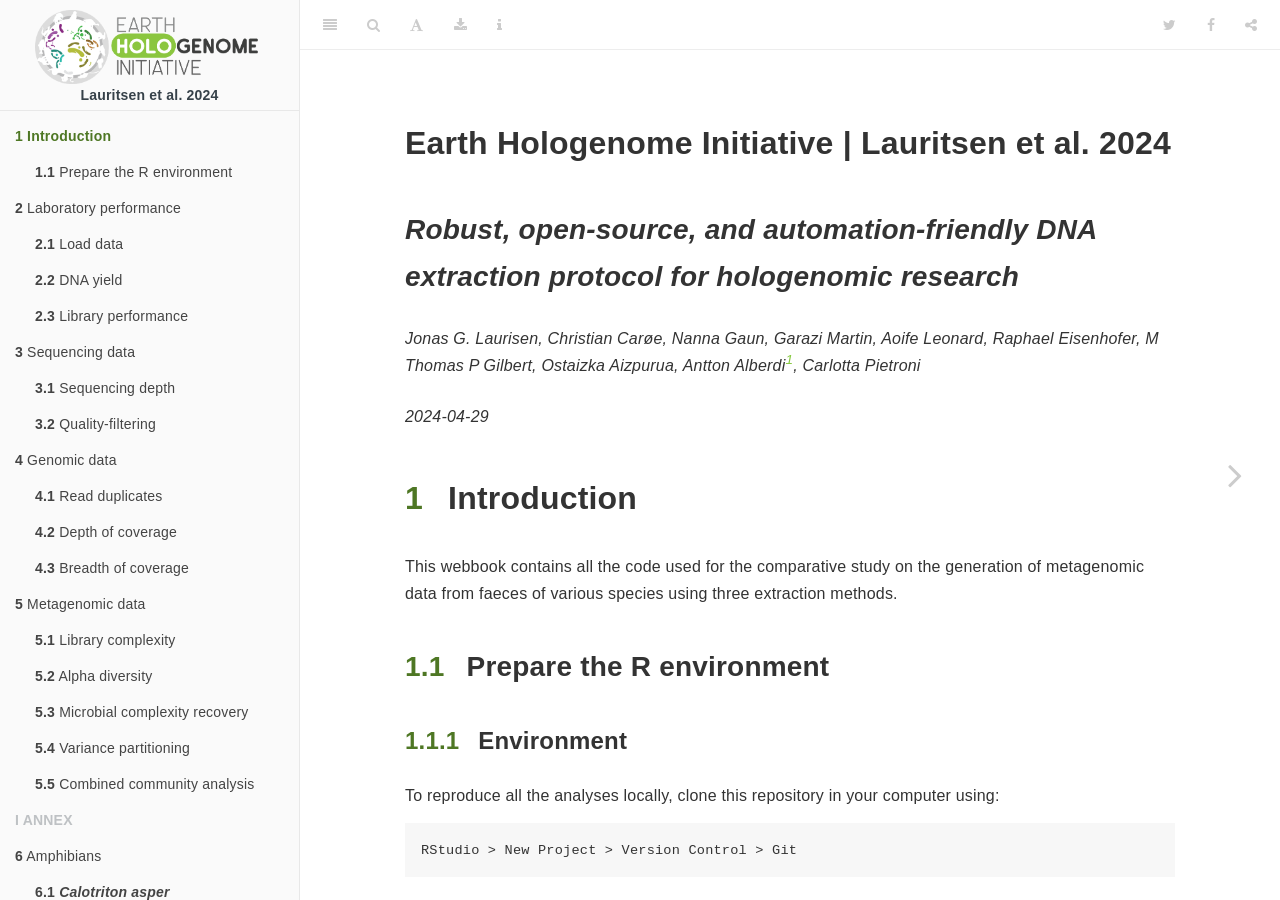
==== docs/index.html @ 757db529 "First bookdown commit" ====
<!DOCTYPE html>
<html lang xml:lang>
<head>

  <meta charset="utf-8" />
  <meta http-equiv="X-UA-Compatible" content="IE=edge" />
  <title>Earth Hologenome Initiative | Lauritsen et al. 2024</title>
  <meta name="description" content="&lt;p&gt;Data analysis code for the comparative study on the generation of metagenomic data from faeces of various species using three extraction methods.&lt;/p&gt;" />
  <meta name="generator" content="bookdown 0.38 and GitBook 2.6.7" />

  <meta property="og:title" content="Earth Hologenome Initiative | Lauritsen et al. 2024" />
  <meta property="og:type" content="book" />
  
  <meta property="og:description" content="&lt;p&gt;Data analysis code for the comparative study on the generation of metagenomic data from faeces of various species using three extraction methods.&lt;/p&gt;" />
  <meta name="github-repo" content="earthhologenome/EHI_extraction_test" />

  <meta name="twitter:card" content="summary" />
  <meta name="twitter:title" content="Earth Hologenome Initiative | Lauritsen et al. 2024" />
  
  <meta name="twitter:description" content="&lt;p&gt;Data analysis code for the comparative study on the generation of metagenomic data from faeces of various species using three extraction methods.&lt;/p&gt;" />
  

<meta name="author" content="Jonas G. Laurisen, Christian Carøe, Nanna Gaun, Garazi Martin, Aoife Leonard, Raphael Eisenhofer, M Thomas P Gilbert, Ostaizka Aizpurua, Antton Alberdi, Carlotta Pietroni" />


<meta name="date" content="2024-04-29" />

  <meta name="viewport" content="width=device-width, initial-scale=1" />
  <meta name="apple-mobile-web-app-capable" content="yes" />
  <meta name="apple-mobile-web-app-status-bar-style" content="black" />
  
  

<link rel="next" href="laboratory-performance.html"/>












<style type="text/css">img,legend{border:0}*{-webkit-font-smoothing:antialiased}sub,sup{position:relative}.book .book-body .page-wrapper .page-inner section.normal hr:after,.book-langs-index .inner .languages:after,.buttons:after,.dropdown-menu .buttons:after{clear:both}body,html{-ms-text-size-adjust:100%;-webkit-text-size-adjust:100%}article,aside,details,figcaption,figure,footer,header,hgroup,main,nav,section,summary{display:block}audio,canvas,video{display:inline-block}.hidden,[hidden]{display:none}audio:not([controls]){display:none;height:0}html{font-family:sans-serif}body,figure{margin:0}a:focus{outline:dotted thin}a:active,a:hover{outline:0}h1{font-size:2em;margin:.67em 0}abbr[title]{border-bottom:1px dotted}b,strong{font-weight:700}dfn{font-style:italic}hr{-moz-box-sizing:content-box;box-sizing:content-box;height:0}mark{background:#ff0;color:#000}code,kbd,pre,samp{font-family:monospace,serif;font-size:1em}pre{white-space:pre-wrap}q{quotes:"\201C" "\201D" "\2018" "\2019"}small{font-size:80%}sub,sup{font-size:75%;line-height:0;vertical-align:baseline}sup{top:-.5em}sub{bottom:-.25em}svg:not(:root){overflow:hidden}fieldset{border:1px solid silver;margin:0 2px;padding:.35em .625em .75em}legend{padding:0}button,input,select,textarea{font-family:inherit;font-size:100%;margin:0}button,input{line-height:normal}button,select{text-transform:none}button,html input[type=button],input[type=reset],input[type=submit]{-webkit-appearance:button;cursor:pointer}button[disabled],html input[disabled]{cursor:default}input[type=checkbox],input[type=radio]{box-sizing:border-box;padding:0}input[type=search]{-webkit-appearance:textfield;-moz-box-sizing:content-box;-webkit-box-sizing:content-box;box-sizing:content-box}input[type=search]::-webkit-search-cancel-button{margin-right:10px;}button::-moz-focus-inner,input::-moz-focus-inner{border:0;padding:0}textarea{overflow:auto;vertical-align:top}table{border-collapse:collapse;border-spacing:0}.link-inherit,.link-inherit:focus,.link-inherit:hover{color:inherit}@font-face{font-family:'FontAwesome';src:url([data-uri]) format('truetype');font-weight:normal;font-style:normal}.fa{display:inline-block;font:normal normal normal 14px/1 FontAwesome;font-size:inherit;text-rendering:auto;-webkit-font-smoothing:antialiased;-moz-osx-font-smoothing:grayscale}.fa-lg{font-size:1.33333333em;line-height:.75em;vertical-align:-15%}.fa-2x{font-size:2em}.fa-3x{font-size:3em}.fa-4x{font-size:4em}.fa-5x{font-size:5em}.fa-fw{width:1.28571429em;text-align:center}.fa-ul{padding-left:0;margin-left:2.14285714em;list-style-type:none}.fa-ul>li{position:relative}.fa-li{position:absolute;left:-2.14285714em;width:2.14285714em;top:.14285714em;text-align:center}.fa-li.fa-lg{left:-1.85714286em}.fa-border{padding:.2em .25em .15em;border:solid .08em #eee;border-radius:.1em}.fa-pull-left{float:left}.fa-pull-right{float:right}.fa.fa-pull-left{margin-right:.3em}.fa.fa-pull-right{margin-left:.3em}.pull-right{float:right}.pull-left{float:left}.fa.pull-left{margin-right:.3em}.fa.pull-right{margin-left:.3em}.fa-spin{-webkit-animation:fa-spin 2s infinite linear;animation:fa-spin 2s infinite linear}.fa-pulse{-webkit-animation:fa-spin 1s infinite steps(8);animation:fa-spin 1s infinite steps(8)}@-webkit-keyframes fa-spin{0%{-webkit-transform:rotate(0deg);transform:rotate(0deg)}100%{-webkit-transform:rotate(359deg);transform:rotate(359deg)}}@keyframes fa-spin{0%{-webkit-transform:rotate(0deg);transform:rotate(0deg)}100%{-webkit-transform:rotate(359deg);transform:rotate(359deg)}}.fa-rotate-90{-ms-filter:"progid:DXImageTransform.Microsoft.BasicImage(rotation=1)";-webkit-transform:rotate(90deg);-ms-transform:rotate(90deg);transform:rotate(90deg)}.fa-rotate-180{-ms-filter:"progid:DXImageTransform.Microsoft.BasicImage(rotation=2)";-webkit-transform:rotate(180deg);-ms-transform:rotate(180deg);transform:rotate(180deg)}.fa-rotate-270{-ms-filter:"progid:DXImageTransform.Microsoft.BasicImage(rotation=3)";-webkit-transform:rotate(270deg);-ms-transform:rotate(270deg);transform:rotate(270deg)}.fa-flip-horizontal{-ms-filter:"progid:DXImageTransform.Microsoft.BasicImage(rotation=0, mirror=1)";-webkit-transform:scale(-1, 1);-ms-transform:scale(-1, 1);transform:scale(-1, 1)}.fa-flip-vertical{-ms-filter:"progid:DXImageTransform.Microsoft.BasicImage(rotation=2, mirror=1)";-webkit-transform:scale(1, -1);-ms-transform:scale(1, -1);transform:scale(1, -1)}:root .fa-rotate-90,:root .fa-rotate-180,:root .fa-rotate-270,:root .fa-flip-horizontal,:root .fa-flip-vertical{filter:none}.fa-stack{position:relative;display:inline-block;width:2em;height:2em;line-height:2em;vertical-align:middle}.fa-stack-1x,.fa-stack-2x{position:absolute;left:0;width:100%;text-align:center}.fa-stack-1x{line-height:inherit}.fa-stack-2x{font-size:2em}.fa-inverse{color:#fff}.fa-glass:before{content:"\f000"}.fa-music:before{content:"\f001"}.fa-search:before{content:"\f002"}.fa-envelope-o:before{content:"\f003"}.fa-heart:before{content:"\f004"}.fa-star:before{content:"\f005"}.fa-star-o:before{content:"\f006"}.fa-user:before{content:"\f007"}.fa-film:before{content:"\f008"}.fa-th-large:before{content:"\f009"}.fa-th:before{content:"\f00a"}.fa-th-list:before{content:"\f00b"}.fa-check:before{content:"\f00c"}.fa-remove:before,.fa-close:before,.fa-times:before{content:"\f00d"}.fa-search-plus:before{content:"\f00e"}.fa-search-minus:before{content:"\f010"}.fa-power-off:before{content:"\f011"}.fa-signal:before{content:"\f012"}.fa-gear:before,.fa-cog:before{content:"\f013"}.fa-trash-o:before{content:"\f014"}.fa-home:before{content:"\f015"}.fa-file-o:before{content:"\f016"}.fa-clock-o:before{content:"\f017"}.fa-road:before{content:"\f018"}.fa-download:before{content:"\f019"}.fa-arrow-circle-o-down:before{content:"\f01a"}.fa-arrow-circle-o-up:before{content:"\f01b"}.fa-inbox:before{content:"\f01c"}.fa-play-circle-o:before{content:"\f01d"}.fa-rotate-right:before,.fa-repeat:before{content:"\f01e"}.fa-refresh:before{content:"\f021"}.fa-list-alt:before{content:"\f022"}.fa-lock:before{content:"\f023"}.fa-flag:before{content:"\f024"}.fa-headphones:before{content:"\f025"}.fa-volume-off:before{content:"\f026"}.fa-volume-down:before{content:"\f027"}.fa-volume-up:before{content:"\f028"}.fa-qrcode:before{content:"\f029"}.fa-barcode:before{content:"\f02a"}.fa-tag:before{content:"\f02b"}.fa-tags:before{content:"\f02c"}.fa-book:before{content:"\f02d"}.fa-bookmark:before{content:"\f02e"}.fa-print:before{content:"\f02f"}.fa-camera:before{content:"\f030"}.fa-font:before{content:"\f031"}.fa-bold:before{content:"\f032"}.fa-italic:before{content:"\f033"}.fa-text-height:before{content:"\f034"}.fa-text-width:before{content:"\f035"}.fa-align-left:before{content:"\f036"}.fa-align-center:before{content:"\f037"}.fa-align-right:before{content:"\f038"}.fa-align-justify:before{content:"\f039"}.fa-list:before{content:"\f03a"}.fa-dedent:before,.fa-outdent:before{content:"\f03b"}.fa-indent:before{content:"\f03c"}.fa-video-camera:before{content:"\f03d"}.fa-photo:before,.fa-image:before,.fa-picture-o:before{content:"\f03e"}.fa-pencil:before{content:"\f040"}.fa-map-marker:before{content:"\f041"}.fa-adjust:before{content:"\f042"}.fa-tint:before{content:"\f043"}.fa-edit:before,.fa-pencil-square-o:before{content:"\f044"}.fa-share-square-o:before{content:"\f045"}.fa-check-square-o:before{content:"\f046"}.fa-arrows:before{content:"\f047"}.fa-step-backward:before{content:"\f048"}.fa-fast-backward:before{content:"\f049"}.fa-backward:before{content:"\f04a"}.fa-play:before{content:"\f04b"}.fa-pause:before{content:"\f04c"}.fa-stop:before{content:"\f04d"}.fa-forward:before{content:"\f04e"}.fa-fast-forward:before{content:"\f050"}.fa-step-forward:before{content:"\f051"}.fa-eject:before{content:"\f052"}.fa-chevron-left:before{content:"\f053"}.fa-chevron-right:before{content:"\f054"}.fa-plus-circle:before{content:"\f055"}.fa-minus-circle:before{content:"\f056"}.fa-times-circle:before{content:"\f057"}.fa-check-circle:before{content:"\f058"}.fa-question-circle:before{content:"\f059"}.fa-info-circle:before{content:"\f05a"}.fa-crosshairs:before{content:"\f05b"}.fa-times-circle-o:before{content:"\f05c"}.fa-check-circle-o:before{content:"\f05d"}.fa-ban:before{content:"\f05e"}.fa-arrow-left:before{content:"\f060"}.fa-arrow-right:before{content:"\f061"}.fa-arrow-up:before{content:"\f062"}.fa-arrow-down:before{content:"\f063"}.fa-mail-forward:before,.fa-share:before{content:"\f064"}.fa-expand:before{content:"\f065"}.fa-compress:before{content:"\f066"}.fa-plus:before{content:"\f067"}.fa-minus:before{content:"\f068"}.fa-asterisk:before{content:"\f069"}.fa-exclamation-circle:before{content:"\f06a"}.fa-gift:before{content:"\f06b"}.fa-leaf:before{content:"\f06c"}.fa-fire:before{content:"\f06d"}.fa-eye:before{content:"\f06e"}.fa-eye-slash:before{content:"\f070"}.fa-warning:before,.fa-exclamation-triangle:before{content:"\f071"}.fa-plane:before{content:"\f072"}.fa-calendar:before{content:"\f073"}.fa-random:before{content:"\f074"}.fa-comment:before{content:"\f075"}.fa-magnet:before{content:"\f076"}.fa-chevron-up:before{content:"\f077"}.fa-chevron-down:before{content:"\f078"}.fa-retweet:before{content:"\f079"}.fa-shopping-cart:before{content:"\f07a"}.fa-folder:before{content:"\f07b"}.fa-folder-open:before{content:"\f07c"}.fa-arrows-v:before{content:"\f07d"}.fa-arrows-h:before{content:"\f07e"}.fa-bar-chart-o:before,.fa-bar-chart:before{content:"\f080"}.fa-twitter-square:before{content:"\f081"}.fa-facebook-square:before{content:"\f082"}.fa-camera-retro:before{content:"\f083"}.fa-key:before{content:"\f084"}.fa-gears:before,.fa-cogs:before{content:"\f085"}.fa-comments:before{content:"\f086"}.fa-thumbs-o-up:before{content:"\f087"}.fa-thumbs-o-down:before{content:"\f088"}.fa-star-half:before{content:"\f089"}.fa-heart-o:before{content:"\f08a"}.fa-sign-out:before{content:"\f08b"}.fa-linkedin-square:before{content:"\f08c"}.fa-thumb-tack:before{content:"\f08d"}.fa-external-link:before{content:"\f08e"}.fa-sign-in:before{content:"\f090"}.fa-trophy:before{content:"\f091"}.fa-github-square:before{content:"\f092"}.fa-upload:before{content:"\f093"}.fa-lemon-o:before{content:"\f094"}.fa-phone:before{content:"\f095"}.fa-square-o:before{content:"\f096"}.fa-bookmark-o:before{content:"\f097"}.fa-phone-square:before{content:"\f098"}.fa-twitter:before{content:"\f099"}.fa-facebook-f:before,.fa-facebook:before{content:"\f09a"}.fa-github:before{content:"\f09b"}.fa-unlock:before{content:"\f09c"}.fa-credit-card:before{content:"\f09d"}.fa-feed:before,.fa-rss:before{content:"\f09e"}.fa-hdd-o:before{content:"\f0a0"}.fa-bullhorn:before{content:"\f0a1"}.fa-bell:before{content:"\f0f3"}.fa-certificate:before{content:"\f0a3"}.fa-hand-o-right:before{content:"\f0a4"}.fa-hand-o-left:before{content:"\f0a5"}.fa-hand-o-up:before{content:"\f0a6"}.fa-hand-o-down:before{content:"\f0a7"}.fa-arrow-circle-left:before{content:"\f0a8"}.fa-arrow-circle-right:before{content:"\f0a9"}.fa-arrow-circle-up:before{content:"\f0aa"}.fa-arrow-circle-down:before{content:"\f0ab"}.fa-globe:before{content:"\f0ac"}.fa-wrench:before{content:"\f0ad"}.fa-tasks:before{content:"\f0ae"}.fa-filter:before{content:"\f0b0"}.fa-briefcase:before{content:"\f0b1"}.fa-arrows-alt:before{content:"\f0b2"}.fa-group:before,.fa-users:before{content:"\f0c0"}.fa-chain:before,.fa-link:before{content:"\f0c1"}.fa-cloud:before{content:"\f0c2"}.fa-flask:before{content:"\f0c3"}.fa-cut:before,.fa-scissors:before{content:"\f0c4"}.fa-copy:before,.fa-files-o:before{content:"\f0c5"}.fa-paperclip:before{content:"\f0c6"}.fa-save:before,.fa-floppy-o:before{content:"\f0c7"}.fa-square:before{content:"\f0c8"}.fa-navicon:before,.fa-reorder:before,.fa-bars:before{content:"\f0c9"}.fa-list-ul:before{content:"\f0ca"}.fa-list-ol:before{content:"\f0cb"}.fa-strikethrough:before{content:"\f0cc"}.fa-underline:before{content:"\f0cd"}.fa-table:before{content:"\f0ce"}.fa-magic:before{content:"\f0d0"}.fa-truck:before{content:"\f0d1"}.fa-pinterest:before{content:"\f0d2"}.fa-pinterest-square:before{content:"\f0d3"}.fa-google-plus-square:before{content:"\f0d4"}.fa-google-plus:before{content:"\f0d5"}.fa-money:before{content:"\f0d6"}.fa-caret-down:before{content:"\f0d7"}.fa-caret-up:before{content:"\f0d8"}.fa-caret-left:before{content:"\f0d9"}.fa-caret-right:before{content:"\f0da"}.fa-columns:before{content:"\f0db"}.fa-unsorted:before,.fa-sort:before{content:"\f0dc"}.fa-sort-down:before,.fa-sort-desc:before{content:"\f0dd"}.fa-sort-up:before,.fa-sort-asc:before{content:"\f0de"}.fa-envelope:before{content:"\f0e0"}.fa-linkedin:before{content:"\f0e1"}.fa-rotate-left:before,.fa-undo:before{content:"\f0e2"}.fa-legal:before,.fa-gavel:before{content:"\f0e3"}.fa-dashboard:before,.fa-tachometer:before{content:"\f0e4"}.fa-comment-o:before{content:"\f0e5"}.fa-comments-o:before{content:"\f0e6"}.fa-flash:before,.fa-bolt:before{content:"\f0e7"}.fa-sitemap:before{content:"\f0e8"}.fa-umbrella:before{content:"\f0e9"}.fa-paste:before,.fa-clipboard:before{content:"\f0ea"}.fa-lightbulb-o:before{content:"\f0eb"}.fa-exchange:before{content:"\f0ec"}.fa-cloud-download:before{content:"\f0ed"}.fa-cloud-upload:before{content:"\f0ee"}.fa-user-md:before{content:"\f0f0"}.fa-stethoscope:before{content:"\f0f1"}.fa-suitcase:before{content:"\f0f2"}.fa-bell-o:before{content:"\f0a2"}.fa-coffee:before{content:"\f0f4"}.fa-cutlery:before{content:"\f0f5"}.fa-file-text-o:before{content:"\f0f6"}.fa-building-o:before{content:"\f0f7"}.fa-hospital-o:before{content:"\f0f8"}.fa-ambulance:before{content:"\f0f9"}.fa-medkit:before{content:"\f0fa"}.fa-fighter-jet:before{content:"\f0fb"}.fa-beer:before{content:"\f0fc"}.fa-h-square:before{content:"\f0fd"}.fa-plus-square:before{content:"\f0fe"}.fa-angle-double-left:before{content:"\f100"}.fa-angle-double-right:before{content:"\f101"}.fa-angle-double-up:before{content:"\f102"}.fa-angle-double-down:before{content:"\f103"}.fa-angle-left:before{content:"\f104"}.fa-angle-right:before{content:"\f105"}.fa-angle-up:before{content:"\f106"}.fa-angle-down:before{content:"\f107"}.fa-desktop:before{content:"\f108"}.fa-laptop:before{content:"\f109"}.fa-tablet:before{content:"\f10a"}.fa-mobile-phone:before,.fa-mobile:before{content:"\f10b"}.fa-circle-o:before{content:"\f10c"}.fa-quote-left:before{content:"\f10d"}.fa-quote-right:before{content:"\f10e"}.fa-spinner:before{content:"\f110"}.fa-circle:before{content:"\f111"}.fa-mail-reply:before,.fa-reply:before{content:"\f112"}.fa-github-alt:before{content:"\f113"}.fa-folder-o:before{content:"\f114"}.fa-folder-open-o:before{content:"\f115"}.fa-smile-o:before{content:"\f118"}.fa-frown-o:before{content:"\f119"}.fa-meh-o:before{content:"\f11a"}.fa-gamepad:before{content:"\f11b"}.fa-keyboard-o:before{content:"\f11c"}.fa-flag-o:before{content:"\f11d"}.fa-flag-checkered:before{content:"\f11e"}.fa-terminal:before{content:"\f120"}.fa-code:before{content:"\f121"}.fa-mail-reply-all:before,.fa-reply-all:before{content:"\f122"}.fa-star-half-empty:before,.fa-star-half-full:before,.fa-star-half-o:before{content:"\f123"}.fa-location-arrow:before{content:"\f124"}.fa-crop:before{content:"\f125"}.fa-code-fork:before{content:"\f126"}.fa-unlink:before,.fa-chain-broken:before{content:"\f127"}.fa-question:before{content:"\f128"}.fa-info:before{content:"\f129"}.fa-exclamation:before{content:"\f12a"}.fa-superscript:before{content:"\f12b"}.fa-subscript:before{content:"\f12c"}.fa-eraser:before{content:"\f12d"}.fa-puzzle-piece:before{content:"\f12e"}.fa-microphone:before{content:"\f130"}.fa-microphone-slash:before{content:"\f131"}.fa-shield:before{content:"\f132"}.fa-calendar-o:before{content:"\f133"}.fa-fire-extinguisher:before{content:"\f134"}.fa-rocket:before{content:"\f135"}.fa-maxcdn:before{content:"\f136"}.fa-chevron-circle-left:before{content:"\f137"}.fa-chevron-circle-right:before{content:"\f138"}.fa-chevron-circle-up:before{content:"\f139"}.fa-chevron-circle-down:before{content:"\f13a"}.fa-html5:before{content:"\f13b"}.fa-css3:before{content:"\f13c"}.fa-anchor:before{content:"\f13d"}.fa-unlock-alt:before{content:"\f13e"}.fa-bullseye:before{content:"\f140"}.fa-ellipsis-h:before{content:"\f141"}.fa-ellipsis-v:before{content:"\f142"}.fa-rss-square:before{content:"\f143"}.fa-play-circle:before{content:"\f144"}.fa-ticket:before{content:"\f145"}.fa-minus-square:before{content:"\f146"}.fa-minus-square-o:before{content:"\f147"}.fa-level-up:before{content:"\f148"}.fa-level-down:before{content:"\f149"}.fa-check-square:before{content:"\f14a"}.fa-pencil-square:before{content:"\f14b"}.fa-external-link-square:before{content:"\f14c"}.fa-share-square:before{content:"\f14d"}.fa-compass:before{content:"\f14e"}.fa-toggle-down:before,.fa-caret-square-o-down:before{content:"\f150"}.fa-toggle-up:before,.fa-caret-square-o-up:before{content:"\f151"}.fa-toggle-right:before,.fa-caret-square-o-right:before{content:"\f152"}.fa-euro:before,.fa-eur:before{content:"\f153"}.fa-gbp:before{content:"\f154"}.fa-dollar:before,.fa-usd:before{content:"\f155"}.fa-rupee:before,.fa-inr:before{content:"\f156"}.fa-cny:before,.fa-rmb:before,.fa-yen:before,.fa-jpy:before{content:"\f157"}.fa-ruble:before,.fa-rouble:before,.fa-rub:before{content:"\f158"}.fa-won:before,.fa-krw:before{content:"\f159"}.fa-bitcoin:before,.fa-btc:before{content:"\f15a"}.fa-file:before{content:"\f15b"}.fa-file-text:before{content:"\f15c"}.fa-sort-alpha-asc:before{content:"\f15d"}.fa-sort-alpha-desc:before{content:"\f15e"}.fa-sort-amount-asc:before{content:"\f160"}.fa-sort-amount-desc:before{content:"\f161"}.fa-sort-numeric-asc:before{content:"\f162"}.fa-sort-numeric-desc:before{content:"\f163"}.fa-thumbs-up:before{content:"\f164"}.fa-thumbs-down:before{content:"\f165"}.fa-youtube-square:before{content:"\f166"}.fa-youtube:before{content:"\f167"}.fa-xing:before{content:"\f168"}.fa-xing-square:before{content:"\f169"}.fa-youtube-play:before{content:"\f16a"}.fa-dropbox:before{content:"\f16b"}.fa-stack-overflow:before{content:"\f16c"}.fa-instagram:before{content:"\f16d"}.fa-flickr:before{content:"\f16e"}.fa-adn:before{content:"\f170"}.fa-bitbucket:before{content:"\f171"}.fa-bitbucket-square:before{content:"\f172"}.fa-tumblr:before{content:"\f173"}.fa-tumblr-square:before{content:"\f174"}.fa-long-arrow-down:before{content:"\f175"}.fa-long-arrow-up:before{content:"\f176"}.fa-long-arrow-left:before{content:"\f177"}.fa-long-arrow-right:before{content:"\f178"}.fa-apple:before{content:"\f179"}.fa-windows:before{content:"\f17a"}.fa-android:before{content:"\f17b"}.fa-linux:before{content:"\f17c"}.fa-dribbble:before{content:"\f17d"}.fa-skype:before{content:"\f17e"}.fa-foursquare:before{content:"\f180"}.fa-trello:before{content:"\f181"}.fa-female:before{content:"\f182"}.fa-male:before{content:"\f183"}.fa-gittip:before,.fa-gratipay:before{content:"\f184"}.fa-sun-o:before{content:"\f185"}.fa-moon-o:before{content:"\f186"}.fa-archive:before{content:"\f187"}.fa-bug:before{content:"\f188"}.fa-vk:before{content:"\f189"}.fa-weibo:before{content:"\f18a"}.fa-renren:before{content:"\f18b"}.fa-pagelines:before{content:"\f18c"}.fa-stack-exchange:before{content:"\f18d"}.fa-arrow-circle-o-right:before{content:"\f18e"}.fa-arrow-circle-o-left:before{content:"\f190"}.fa-toggle-left:before,.fa-caret-square-o-left:before{content:"\f191"}.fa-dot-circle-o:before{content:"\f192"}.fa-wheelchair:before{content:"\f193"}.fa-vimeo-square:before{content:"\f194"}.fa-turkish-lira:before,.fa-try:before{content:"\f195"}.fa-plus-square-o:before{content:"\f196"}.fa-space-shuttle:before{content:"\f197"}.fa-slack:before{content:"\f198"}.fa-envelope-square:before{content:"\f199"}.fa-wordpress:before{content:"\f19a"}.fa-openid:before{content:"\f19b"}.fa-institution:before,.fa-bank:before,.fa-university:before{content:"\f19c"}.fa-mortar-board:before,.fa-graduation-cap:before{content:"\f19d"}.fa-yahoo:before{content:"\f19e"}.fa-google:before{content:"\f1a0"}.fa-reddit:before{content:"\f1a1"}.fa-reddit-square:before{content:"\f1a2"}.fa-stumbleupon-circle:before{content:"\f1a3"}.fa-stumbleupon:before{content:"\f1a4"}.fa-delicious:before{content:"\f1a5"}.fa-digg:before{content:"\f1a6"}.fa-pied-piper-pp:before{content:"\f1a7"}.fa-pied-piper-alt:before{content:"\f1a8"}.fa-drupal:before{content:"\f1a9"}.fa-joomla:before{content:"\f1aa"}.fa-language:before{content:"\f1ab"}.fa-fax:before{content:"\f1ac"}.fa-building:before{content:"\f1ad"}.fa-child:before{content:"\f1ae"}.fa-paw:before{content:"\f1b0"}.fa-spoon:before{content:"\f1b1"}.fa-cube:before{content:"\f1b2"}.fa-cubes:before{content:"\f1b3"}.fa-behance:before{content:"\f1b4"}.fa-behance-square:before{content:"\f1b5"}.fa-steam:before{content:"\f1b6"}.fa-steam-square:before{content:"\f1b7"}.fa-recycle:before{content:"\f1b8"}.fa-automobile:before,.fa-car:before{content:"\f1b9"}.fa-cab:before,.fa-taxi:before{content:"\f1ba"}.fa-tree:before{content:"\f1bb"}.fa-spotify:before{content:"\f1bc"}.fa-deviantart:before{content:"\f1bd"}.fa-soundcloud:before{content:"\f1be"}.fa-database:before{content:"\f1c0"}.fa-file-pdf-o:before{content:"\f1c1"}.fa-file-word-o:before{content:"\f1c2"}.fa-file-excel-o:before{content:"\f1c3"}.fa-file-powerpoint-o:before{content:"\f1c4"}.fa-file-photo-o:before,.fa-file-picture-o:before,.fa-file-image-o:before{content:"\f1c5"}.fa-file-zip-o:before,.fa-file-archive-o:before{content:"\f1c6"}.fa-file-sound-o:before,.fa-file-audio-o:before{content:"\f1c7"}.fa-file-movie-o:before,.fa-file-video-o:before{content:"\f1c8"}.fa-file-code-o:before{content:"\f1c9"}.fa-vine:before{content:"\f1ca"}.fa-codepen:before{content:"\f1cb"}.fa-jsfiddle:before{content:"\f1cc"}.fa-life-bouy:before,.fa-life-buoy:before,.fa-life-saver:before,.fa-support:before,.fa-life-ring:before{content:"\f1cd"}.fa-circle-o-notch:before{content:"\f1ce"}.fa-ra:before,.fa-resistance:before,.fa-rebel:before{content:"\f1d0"}.fa-ge:before,.fa-empire:before{content:"\f1d1"}.fa-git-square:before{content:"\f1d2"}.fa-git:before{content:"\f1d3"}.fa-y-combinator-square:before,.fa-yc-square:before,.fa-hacker-news:before{content:"\f1d4"}.fa-tencent-weibo:before{content:"\f1d5"}.fa-qq:before{content:"\f1d6"}.fa-wechat:before,.fa-weixin:before{content:"\f1d7"}.fa-send:before,.fa-paper-plane:before{content:"\f1d8"}.fa-send-o:before,.fa-paper-plane-o:before{content:"\f1d9"}.fa-history:before{content:"\f1da"}.fa-circle-thin:before{content:"\f1db"}.fa-header:before{content:"\f1dc"}.fa-paragraph:before{content:"\f1dd"}.fa-sliders:before{content:"\f1de"}.fa-share-alt:before{content:"\f1e0"}.fa-share-alt-square:before{content:"\f1e1"}.fa-bomb:before{content:"\f1e2"}.fa-soccer-ball-o:before,.fa-futbol-o:before{content:"\f1e3"}.fa-tty:before{content:"\f1e4"}.fa-binoculars:before{content:"\f1e5"}.fa-plug:before{content:"\f1e6"}.fa-slideshare:before{content:"\f1e7"}.fa-twitch:before{content:"\f1e8"}.fa-yelp:before{content:"\f1e9"}.fa-newspaper-o:before{content:"\f1ea"}.fa-wifi:before{content:"\f1eb"}.fa-calculator:before{content:"\f1ec"}.fa-paypal:before{content:"\f1ed"}.fa-google-wallet:before{content:"\f1ee"}.fa-cc-visa:before{content:"\f1f0"}.fa-cc-mastercard:before{content:"\f1f1"}.fa-cc-discover:before{content:"\f1f2"}.fa-cc-amex:before{content:"\f1f3"}.fa-cc-paypal:before{content:"\f1f4"}.fa-cc-stripe:before{content:"\f1f5"}.fa-bell-slash:before{content:"\f1f6"}.fa-bell-slash-o:before{content:"\f1f7"}.fa-trash:before{content:"\f1f8"}.fa-copyright:before{content:"\f1f9"}.fa-at:before{content:"\f1fa"}.fa-eyedropper:before{content:"\f1fb"}.fa-paint-brush:before{content:"\f1fc"}.fa-birthday-cake:before{content:"\f1fd"}.fa-area-chart:before{content:"\f1fe"}.fa-pie-chart:before{content:"\f200"}.fa-line-chart:before{content:"\f201"}.fa-lastfm:before{content:"\f202"}.fa-lastfm-square:before{content:"\f203"}.fa-toggle-off:before{content:"\f204"}.fa-toggle-on:before{content:"\f205"}.fa-bicycle:before{content:"\f206"}.fa-bus:before{content:"\f207"}.fa-ioxhost:before{content:"\f208"}.fa-angellist:before{content:"\f209"}.fa-cc:before{content:"\f20a"}.fa-shekel:before,.fa-sheqel:before,.fa-ils:before{content:"\f20b"}.fa-meanpath:before{content:"\f20c"}.fa-buysellads:before{content:"\f20d"}.fa-connectdevelop:before{content:"\f20e"}.fa-dashcube:before{content:"\f210"}.fa-forumbee:before{content:"\f211"}.fa-leanpub:before{content:"\f212"}.fa-sellsy:before{content:"\f213"}.fa-shirtsinbulk:before{content:"\f214"}.fa-simplybuilt:before{content:"\f215"}.fa-skyatlas:before{content:"\f216"}.fa-cart-plus:before{content:"\f217"}.fa-cart-arrow-down:before{content:"\f218"}.fa-diamond:before{content:"\f219"}.fa-ship:before{content:"\f21a"}.fa-user-secret:before{content:"\f21b"}.fa-motorcycle:before{content:"\f21c"}.fa-street-view:before{content:"\f21d"}.fa-heartbeat:before{content:"\f21e"}.fa-venus:before{content:"\f221"}.fa-mars:before{content:"\f222"}.fa-mercury:before{content:"\f223"}.fa-intersex:before,.fa-transgender:before{content:"\f224"}.fa-transgender-alt:before{content:"\f225"}.fa-venus-double:before{content:"\f226"}.fa-mars-double:before{content:"\f227"}.fa-venus-mars:before{content:"\f228"}.fa-mars-stroke:before{content:"\f229"}.fa-mars-stroke-v:before{content:"\f22a"}.fa-mars-stroke-h:before{content:"\f22b"}.fa-neuter:before{content:"\f22c"}.fa-genderless:before{content:"\f22d"}.fa-facebook-official:before{content:"\f230"}.fa-pinterest-p:before{content:"\f231"}.fa-whatsapp:before{content:"\f232"}.fa-server:before{content:"\f233"}.fa-user-plus:before{content:"\f234"}.fa-user-times:before{content:"\f235"}.fa-hotel:before,.fa-bed:before{content:"\f236"}.fa-viacoin:before{content:"\f237"}.fa-train:before{content:"\f238"}.fa-subway:before{content:"\f239"}.fa-medium:before{content:"\f23a"}.fa-yc:before,.fa-y-combinator:before{content:"\f23b"}.fa-optin-monster:before{content:"\f23c"}.fa-opencart:before{content:"\f23d"}.fa-expeditedssl:before{content:"\f23e"}.fa-battery-4:before,.fa-battery:before,.fa-battery-full:before{content:"\f240"}.fa-battery-3:before,.fa-battery-three-quarters:before{content:"\f241"}.fa-battery-2:before,.fa-battery-half:before{content:"\f242"}.fa-battery-1:before,.fa-battery-quarter:before{content:"\f243"}.fa-battery-0:before,.fa-battery-empty:before{content:"\f244"}.fa-mouse-pointer:before{content:"\f245"}.fa-i-cursor:before{content:"\f246"}.fa-object-group:before{content:"\f247"}.fa-object-ungroup:before{content:"\f248"}.fa-sticky-note:before{content:"\f249"}.fa-sticky-note-o:before{content:"\f24a"}.fa-cc-jcb:before{content:"\f24b"}.fa-cc-diners-club:before{content:"\f24c"}.fa-clone:before{content:"\f24d"}.fa-balance-scale:before{content:"\f24e"}.fa-hourglass-o:before{content:"\f250"}.fa-hourglass-1:before,.fa-hourglass-start:before{content:"\f251"}.fa-hourglass-2:before,.fa-hourglass-half:before{content:"\f252"}.fa-hourglass-3:before,.fa-hourglass-end:before{content:"\f253"}.fa-hourglass:before{content:"\f254"}.fa-hand-grab-o:before,.fa-hand-rock-o:before{content:"\f255"}.fa-hand-stop-o:before,.fa-hand-paper-o:before{content:"\f256"}.fa-hand-scissors-o:before{content:"\f257"}.fa-hand-lizard-o:before{content:"\f258"}.fa-hand-spock-o:before{content:"\f259"}.fa-hand-pointer-o:before{content:"\f25a"}.fa-hand-peace-o:before{content:"\f25b"}.fa-trademark:before{content:"\f25c"}.fa-registered:before{content:"\f25d"}.fa-creative-commons:before{content:"\f25e"}.fa-gg:before{content:"\f260"}.fa-gg-circle:before{content:"\f261"}.fa-tripadvisor:before{content:"\f262"}.fa-odnoklassniki:before{content:"\f263"}.fa-odnoklassniki-square:before{content:"\f264"}.fa-get-pocket:before{content:"\f265"}.fa-wikipedia-w:before{content:"\f266"}.fa-safari:before{content:"\f267"}.fa-chrome:before{content:"\f268"}.fa-firefox:before{content:"\f269"}.fa-opera:before{content:"\f26a"}.fa-internet-explorer:before{content:"\f26b"}.fa-tv:before,.fa-television:before{content:"\f26c"}.fa-contao:before{content:"\f26d"}.fa-500px:before{content:"\f26e"}.fa-amazon:before{content:"\f270"}.fa-calendar-plus-o:before{content:"\f271"}.fa-calendar-minus-o:before{content:"\f272"}.fa-calendar-times-o:before{content:"\f273"}.fa-calendar-check-o:before{content:"\f274"}.fa-industry:before{content:"\f275"}.fa-map-pin:before{content:"\f276"}.fa-map-signs:before{content:"\f277"}.fa-map-o:before{content:"\f278"}.fa-map:before{content:"\f279"}.fa-commenting:before{content:"\f27a"}.fa-commenting-o:before{content:"\f27b"}.fa-houzz:before{content:"\f27c"}.fa-vimeo:before{content:"\f27d"}.fa-black-tie:before{content:"\f27e"}.fa-fonticons:before{content:"\f280"}.fa-reddit-alien:before{content:"\f281"}.fa-edge:before{content:"\f282"}.fa-credit-card-alt:before{content:"\f283"}.fa-codiepie:before{content:"\f284"}.fa-modx:before{content:"\f285"}.fa-fort-awesome:before{content:"\f286"}.fa-usb:before{content:"\f287"}.fa-product-hunt:before{content:"\f288"}.fa-mixcloud:before{content:"\f289"}.fa-scribd:before{content:"\f28a"}.fa-pause-circle:before{content:"\f28b"}.fa-pause-circle-o:before{content:"\f28c"}.fa-stop-circle:before{content:"\f28d"}.fa-stop-circle-o:before{content:"\f28e"}.fa-shopping-bag:before{content:"\f290"}.fa-shopping-basket:before{content:"\f291"}.fa-hashtag:before{content:"\f292"}.fa-bluetooth:before{content:"\f293"}.fa-bluetooth-b:before{content:"\f294"}.fa-percent:before{content:"\f295"}.fa-gitlab:before{content:"\f296"}.fa-wpbeginner:before{content:"\f297"}.fa-wpforms:before{content:"\f298"}.fa-envira:before{content:"\f299"}.fa-universal-access:before{content:"\f29a"}.fa-wheelchair-alt:before{content:"\f29b"}.fa-question-circle-o:before{content:"\f29c"}.fa-blind:before{content:"\f29d"}.fa-audio-description:before{content:"\f29e"}.fa-volume-control-phone:before{content:"\f2a0"}.fa-braille:before{content:"\f2a1"}.fa-assistive-listening-systems:before{content:"\f2a2"}.fa-asl-interpreting:before,.fa-american-sign-language-interpreting:before{content:"\f2a3"}.fa-deafness:before,.fa-hard-of-hearing:before,.fa-deaf:before{content:"\f2a4"}.fa-glide:before{content:"\f2a5"}.fa-glide-g:before{content:"\f2a6"}.fa-signing:before,.fa-sign-language:before{content:"\f2a7"}.fa-low-vision:before{content:"\f2a8"}.fa-viadeo:before{content:"\f2a9"}.fa-viadeo-square:before{content:"\f2aa"}.fa-snapchat:before{content:"\f2ab"}.fa-snapchat-ghost:before{content:"\f2ac"}.fa-snapchat-square:before{content:"\f2ad"}.fa-pied-piper:before{content:"\f2ae"}.fa-first-order:before{content:"\f2b0"}.fa-yoast:before{content:"\f2b1"}.fa-themeisle:before{content:"\f2b2"}.fa-google-plus-circle:before,.fa-google-plus-official:before{content:"\f2b3"}.fa-fa:before,.fa-font-awesome:before{content:"\f2b4"}.fa-handshake-o:before{content:"\f2b5"}.fa-envelope-open:before{content:"\f2b6"}.fa-envelope-open-o:before{content:"\f2b7"}.fa-linode:before{content:"\f2b8"}.fa-address-book:before{content:"\f2b9"}.fa-address-book-o:before{content:"\f2ba"}.fa-vcard:before,.fa-address-card:before{content:"\f2bb"}.fa-vcard-o:before,.fa-address-card-o:before{content:"\f2bc"}.fa-user-circle:before{content:"\f2bd"}.fa-user-circle-o:before{content:"\f2be"}.fa-user-o:before{content:"\f2c0"}.fa-id-badge:before{content:"\f2c1"}.fa-drivers-license:before,.fa-id-card:before{content:"\f2c2"}.fa-drivers-license-o:before,.fa-id-card-o:before{content:"\f2c3"}.fa-quora:before{content:"\f2c4"}.fa-free-code-camp:before{content:"\f2c5"}.fa-telegram:before{content:"\f2c6"}.fa-thermometer-4:before,.fa-thermometer:before,.fa-thermometer-full:before{content:"\f2c7"}.fa-thermometer-3:before,.fa-thermometer-three-quarters:before{content:"\f2c8"}.fa-thermometer-2:before,.fa-thermometer-half:before{content:"\f2c9"}.fa-thermometer-1:before,.fa-thermometer-quarter:before{content:"\f2ca"}.fa-thermometer-0:before,.fa-thermometer-empty:before{content:"\f2cb"}.fa-shower:before{content:"\f2cc"}.fa-bathtub:before,.fa-s15:before,.fa-bath:before{content:"\f2cd"}.fa-podcast:before{content:"\f2ce"}.fa-window-maximize:before{content:"\f2d0"}.fa-window-minimize:before{content:"\f2d1"}.fa-window-restore:before{content:"\f2d2"}.fa-times-rectangle:before,.fa-window-close:before{content:"\f2d3"}.fa-times-rectangle-o:before,.fa-window-close-o:before{content:"\f2d4"}.fa-bandcamp:before{content:"\f2d5"}.fa-grav:before{content:"\f2d6"}.fa-etsy:before{content:"\f2d7"}.fa-imdb:before{content:"\f2d8"}.fa-ravelry:before{content:"\f2d9"}.fa-eercast:before{content:"\f2da"}.fa-microchip:before{content:"\f2db"}.fa-snowflake-o:before{content:"\f2dc"}.fa-superpowers:before{content:"\f2dd"}.fa-wpexplorer:before{content:"\f2de"}.fa-meetup:before{content:"\f2e0"}.sr-only{position:absolute;width:1px;height:1px;padding:0;margin:-1px;overflow:hidden;clip:rect(0, 0, 0, 0);border:0}.sr-only-focusable:active,.sr-only-focusable:focus{position:static;width:auto;height:auto;margin:0;overflow:visible;clip:auto}
.book .book-header,.book .book-summary{font-family:"Helvetica Neue",Helvetica,Arial,sans-serif}.book-langs-index{width:100%;height:100%;padding:40px 0;margin:0;overflow:auto}@media (max-width:600px){.book-langs-index{padding:0}}.book-langs-index .inner{max-width:600px;width:100%;margin:0 auto;padding:30px;background:#fff;border-radius:3px}.book-langs-index .inner h3{margin:0}.book-langs-index .inner .languages{list-style:none;padding:20px 30px;margin-top:20px;border-top:1px solid #eee}.book-langs-index .inner .languages:after,.book-langs-index .inner .languages:before{content:" ";display:table;line-height:0}.book-langs-index .inner .languages li{width:50%;float:left;padding:10px 5px;font-size:16px}@media (max-width:600px){.book-langs-index .inner .languages li{width:100%;max-width:100%}}.book .book-header{overflow:visible;height:50px;padding:0 8px;z-index:2;font-size:.85em;color:#7e888b;background:0 0}.book .book-header .btn{display:block;height:50px;padding:0 15px;border-bottom:none;color:#ccc;text-transform:uppercase;line-height:50px;-webkit-box-shadow:none!important;box-shadow:none!important;position:relative;font-size:14px}.book .book-header .btn:hover{position:relative;text-decoration:none;color:#444;background:0 0}.book .book-header h1{margin:0;font-size:20px;font-weight:200;text-align:center;line-height:50px;opacity:0;padding-left:200px;padding-right:200px;-webkit-transition:opacity .2s ease;-moz-transition:opacity .2s ease;-o-transition:opacity .2s ease;transition:opacity .2s ease;overflow:hidden;text-overflow:ellipsis;white-space:nowrap}.book .book-header h1 a,.book .book-header h1 a:hover{color:inherit;text-decoration:none}@media (max-width:1000px){.book .book-header h1{display:none}}.book .book-header h1 i{display:none}.book .book-header:hover h1{opacity:1}.book.is-loading .book-header h1 i{display:inline-block}.book.is-loading .book-header h1 a{display:none}.dropdown{position:relative}.dropdown-menu{position:absolute;top:100%;left:0;z-index:100;display:none;float:left;min-width:160px;padding:0;margin:2px 0 0;list-style:none;font-size:14px;background-color:#fafafa;border:1px solid rgba(0,0,0,.07);border-radius:1px;-webkit-box-shadow:0 6px 12px rgba(0,0,0,.175);box-shadow:0 6px 12px rgba(0,0,0,.175);background-clip:padding-box}.dropdown-menu.open{display:block}.dropdown-menu.dropdown-left{left:auto;right:4%}.dropdown-menu.dropdown-left .dropdown-caret{right:14px;left:auto}.dropdown-menu .dropdown-caret{position:absolute;top:-8px;left:14px;width:18px;height:10px;float:left;overflow:hidden}.dropdown-menu .dropdown-caret .caret-inner,.dropdown-menu .dropdown-caret .caret-outer{display:inline-block;top:0;border-left:9px solid transparent;border-right:9px solid transparent;position:absolute}.dropdown-menu .dropdown-caret .caret-outer{border-bottom:9px solid rgba(0,0,0,.1);height:auto;left:0;width:auto;margin-left:-1px}.dropdown-menu .dropdown-caret .caret-inner{margin-top:-1px;top:1px;border-bottom:9px solid #fafafa}.dropdown-menu .buttons{border-bottom:1px solid rgba(0,0,0,.07)}.dropdown-menu .buttons:after,.dropdown-menu .buttons:before{content:" ";display:table;line-height:0}.dropdown-menu .buttons:last-child{border-bottom:none}.dropdown-menu .buttons .button{border:0;background-color:transparent;color:#a6a6a6;width:100%;text-align:center;float:left;line-height:1.42857143;padding:8px 4px}.alert,.dropdown-menu .buttons .button:hover{color:#444}.dropdown-menu .buttons .button:focus,.dropdown-menu .buttons .button:hover{outline:0}.dropdown-menu .buttons .button.size-2{width:50%}.dropdown-menu .buttons .button.size-3{width:33%}.alert{padding:15px;margin-bottom:20px;background:#eee;border-bottom:5px solid #ddd}.alert-success{background:#dff0d8;border-color:#d6e9c6;color:#3c763d}.alert-info{background:#d9edf7;border-color:#bce8f1;color:#31708f}.alert-danger{background:#f2dede;border-color:#ebccd1;color:#a94442}.alert-warning{background:#fcf8e3;border-color:#faebcc;color:#8a6d3b}.book .book-summary{position:absolute;top:0;left:-300px;bottom:0;z-index:1;width:300px;color:#364149;background:#fafafa;border-right:1px solid rgba(0,0,0,.07);-webkit-transition:left 250ms ease;-moz-transition:left 250ms ease;-o-transition:left 250ms ease;transition:left 250ms ease}.book .book-summary ul.summary{position:absolute;top:0;left:0;right:0;bottom:0;overflow-y:auto;list-style:none;margin:0;padding:0;-webkit-transition:top .5s ease;-moz-transition:top .5s ease;-o-transition:top .5s ease;transition:top .5s ease}.book .book-summary ul.summary li{list-style:none}.book .book-summary ul.summary li.divider{height:1px;margin:7px 0;overflow:hidden;background:rgba(0,0,0,.07)}.book .book-summary ul.summary li i.fa-check{display:none;position:absolute;right:9px;top:16px;font-size:9px;color:#3c3}.book .book-summary ul.summary li.done>a{color:#364149;font-weight:400}.book .book-summary ul.summary li.done>a i{display:inline}.book .book-summary ul.summary li a,.book .book-summary ul.summary li span{display:block;padding:10px 15px;border-bottom:none;color:#364149;background:0 0;text-overflow:ellipsis;overflow:hidden;white-space:nowrap;position:relative}.book .book-summary ul.summary li span{cursor:not-allowed;opacity:.3;filter:alpha(opacity=30)}.book .book-summary ul.summary li a:hover,.book .book-summary ul.summary li.active>a{color:#008cff;background:0 0;text-decoration:none}.book .book-summary ul.summary li ul{padding-left:20px}@media (max-width:600px){.book .book-summary{width:calc(100% - 60px);bottom:0;left:-100%}}.book.with-summary .book-summary{left:0}.book.without-animation .book-summary{-webkit-transition:none!important;-moz-transition:none!important;-o-transition:none!important;transition:none!important}.book{position:relative;width:100%;height:100%}.book .book-body,.book .book-body .body-inner{position:absolute;top:0;left:0;overflow-y:auto;bottom:0;right:0}.book .book-body{color:#000;background:#fff;-webkit-transition:left 250ms ease;-moz-transition:left 250ms ease;-o-transition:left 250ms ease;transition:left 250ms ease}.book .book-body .page-wrapper{position:relative;outline:0}.book .book-body .page-wrapper .page-inner{max-width:800px;margin:0 auto;padding:20px 0 40px}.book .book-body .page-wrapper .page-inner section{margin:0;padding:5px 15px;background:#fff;border-radius:2px;line-height:1.7;font-size:1.6rem}.book .book-body .page-wrapper .page-inner .btn-group .btn{border-radius:0;background:#eee;border:0}@media (max-width:1240px){.book .book-body{-webkit-transition:-webkit-transform 250ms ease;-moz-transition:-moz-transform 250ms ease;-o-transition:-o-transform 250ms ease;transition:transform 250ms ease;padding-bottom:20px}.book .book-body .body-inner{position:static;min-height:calc(100% - 50px)}}@media (min-width:600px){.book.with-summary .book-body{left:300px}}@media (max-width:600px){.book.with-summary{overflow:hidden}.book.with-summary .book-body{-webkit-transform:translate(calc(100% - 60px),0);-moz-transform:translate(calc(100% - 60px),0);-ms-transform:translate(calc(100% - 60px),0);-o-transform:translate(calc(100% - 60px),0);transform:translate(calc(100% - 60px),0)}}.book.without-animation .book-body{-webkit-transition:none!important;-moz-transition:none!important;-o-transition:none!important;transition:none!important}.buttons:after,.buttons:before{content:" ";display:table;line-height:0}.button{border:0;background:#eee;color:#666;width:100%;text-align:center;float:left;line-height:1.42857143;padding:8px 4px}.button:hover{color:#444}.button:focus,.button:hover{outline:0}.button.size-2{width:50%}.button.size-3{width:33%}.book .book-body .page-wrapper .page-inner section{display:none}.book .book-body .page-wrapper .page-inner section.normal{display:block;word-wrap:break-word;overflow:hidden;color:#333;line-height:1.7;text-size-adjust:100%;-ms-text-size-adjust:100%;-webkit-text-size-adjust:100%;-moz-text-size-adjust:100%}.book .book-body .page-wrapper .page-inner section.normal *{box-sizing:border-box;-webkit-box-sizing:border-box;}.book .book-body .page-wrapper .page-inner section.normal>:first-child{margin-top:0!important}.book .book-body .page-wrapper .page-inner section.normal>:last-child{margin-bottom:0!important}.book .book-body .page-wrapper .page-inner section.normal blockquote,.book .book-body .page-wrapper .page-inner section.normal code,.book .book-body .page-wrapper .page-inner section.normal figure,.book .book-body .page-wrapper .page-inner section.normal img,.book .book-body .page-wrapper .page-inner section.normal pre,.book .book-body .page-wrapper .page-inner section.normal table,.book .book-body .page-wrapper .page-inner section.normal tr{page-break-inside:avoid}.book .book-body .page-wrapper .page-inner section.normal h2,.book .book-body .page-wrapper .page-inner section.normal h3,.book .book-body .page-wrapper .page-inner section.normal h4,.book .book-body .page-wrapper .page-inner section.normal h5,.book .book-body .page-wrapper .page-inner section.normal p{orphans:3;widows:3}.book .book-body .page-wrapper .page-inner section.normal h1,.book .book-body .page-wrapper .page-inner section.normal h2,.book .book-body .page-wrapper .page-inner section.normal h3,.book .book-body .page-wrapper .page-inner section.normal h4,.book .book-body .page-wrapper .page-inner section.normal h5{page-break-after:avoid}.book .book-body .page-wrapper .page-inner section.normal b,.book .book-body .page-wrapper .page-inner section.normal strong{font-weight:700}.book .book-body .page-wrapper .page-inner section.normal em{font-style:italic}.book .book-body .page-wrapper .page-inner section.normal blockquote,.book .book-body .page-wrapper .page-inner section.normal dl,.book .book-body .page-wrapper .page-inner section.normal ol,.book .book-body .page-wrapper .page-inner section.normal p,.book .book-body .page-wrapper .page-inner section.normal table,.book .book-body .page-wrapper .page-inner section.normal ul{margin-top:0;margin-bottom:.85em}.book .book-body .page-wrapper .page-inner section.normal a{color:#4183c4;text-decoration:none;background:0 0}.book .book-body .page-wrapper .page-inner section.normal a:active,.book .book-body .page-wrapper .page-inner section.normal a:focus,.book .book-body .page-wrapper .page-inner section.normal a:hover{outline:0;text-decoration:underline}.book .book-body .page-wrapper .page-inner section.normal img{border:0;max-width:100%}.book .book-body .page-wrapper .page-inner section.normal hr{height:4px;padding:0;margin:1.7em 0;overflow:hidden;background-color:#e7e7e7;border:none}.book .book-body .page-wrapper .page-inner section.normal hr:after,.book .book-body .page-wrapper .page-inner section.normal hr:before{display:table;content:" "}.book .book-body .page-wrapper .page-inner section.normal h1,.book .book-body .page-wrapper .page-inner section.normal h2,.book .book-body .page-wrapper .page-inner section.normal h3,.book .book-body .page-wrapper .page-inner section.normal h4,.book .book-body .page-wrapper .page-inner section.normal h5,.book .book-body .page-wrapper .page-inner section.normal h6{margin-top:1.275em;margin-bottom:.85em;}.book .book-body .page-wrapper .page-inner section.normal h1{font-size:2em}.book .book-body .page-wrapper .page-inner section.normal h2{font-size:1.75em}.book .book-body .page-wrapper .page-inner section.normal h3{font-size:1.5em}.book .book-body .page-wrapper .page-inner section.normal h4{font-size:1.25em}.book .book-body .page-wrapper .page-inner section.normal h5{font-size:1em}.book .book-body .page-wrapper .page-inner section.normal h6{font-size:1em;color:#777}.book .book-body .page-wrapper .page-inner section.normal code,.book .book-body .page-wrapper .page-inner section.normal pre{font-family:Consolas,"Liberation Mono",Menlo,Courier,monospace;direction:ltr;border:none;color:inherit}.book .book-body .page-wrapper .page-inner section.normal pre{overflow:auto;word-wrap:normal;margin:0 0 1.275em;padding:.85em 1em;background:#f7f7f7}.book .book-body .page-wrapper .page-inner section.normal pre>code{display:inline;max-width:initial;padding:0;margin:0;overflow:initial;line-height:inherit;font-size:.85em;white-space:pre;background:0 0}.book .book-body .page-wrapper .page-inner section.normal pre>code:after,.book .book-body .page-wrapper .page-inner section.normal pre>code:before{content:normal}.book .book-body .page-wrapper .page-inner section.normal code{padding:.2em;margin:0;font-size:.85em;background-color:#f7f7f7}.book .book-body .page-wrapper .page-inner section.normal code:after,.book .book-body .page-wrapper .page-inner section.normal code:before{letter-spacing:-.2em;content:"\00a0"}.book .book-body .page-wrapper .page-inner section.normal ol,.book .book-body .page-wrapper .page-inner section.normal ul{padding:0 0 0 2em;margin:0 0 .85em}.book .book-body .page-wrapper .page-inner section.normal ol ol,.book .book-body .page-wrapper .page-inner section.normal ol ul,.book .book-body .page-wrapper .page-inner section.normal ul ol,.book .book-body .page-wrapper .page-inner section.normal ul ul{margin-top:0;margin-bottom:0}.book .book-body .page-wrapper .page-inner section.normal ol ol{list-style-type:lower-roman}.book .book-body .page-wrapper .page-inner section.normal blockquote{margin:0 0 .85em;padding:0 15px;opacity:0.75;border-left:4px solid #dcdcdc}.book .book-body .page-wrapper .page-inner section.normal blockquote:first-child{margin-top:0}.book .book-body .page-wrapper .page-inner section.normal blockquote:last-child{margin-bottom:0}.book .book-body .page-wrapper .page-inner section.normal dl{padding:0}.book .book-body .page-wrapper .page-inner section.normal dl dt{padding:0;margin-top:.85em;font-style:italic;font-weight:700}.book .book-body .page-wrapper .page-inner section.normal dl dd{padding:0 .85em;margin-bottom:.85em}.book .book-body .page-wrapper .page-inner section.normal dd{margin-left:0}.book .book-body .page-wrapper .page-inner section.normal .glossary-term{cursor:help;text-decoration:underline}.book .book-body .navigation{position:absolute;top:50px;bottom:0;margin:0;max-width:150px;min-width:90px;display:flex;justify-content:center;align-content:center;flex-direction:column;font-size:40px;color:#ccc;text-align:center;-webkit-transition:all 350ms ease;-moz-transition:all 350ms ease;-o-transition:all 350ms ease;transition:all 350ms ease}.book .book-body .navigation:hover{text-decoration:none;color:#444}.book .book-body .navigation.navigation-next{right:0}.book .book-body .navigation.navigation-prev{left:0}@media (max-width:1240px){.book .book-body .navigation{position:static;top:auto;max-width:50%;width:50%;display:inline-block;float:left}.book .book-body .navigation.navigation-unique{max-width:100%;width:100%}}.book .book-body .page-wrapper .page-inner section.glossary{margin-bottom:40px}.book .book-body .page-wrapper .page-inner section.glossary h2 a,.book .book-body .page-wrapper .page-inner section.glossary h2 a:hover{color:inherit;text-decoration:none}.book .book-body .page-wrapper .page-inner section.glossary .glossary-index{list-style:none;margin:0;padding:0}.book .book-body .page-wrapper .page-inner section.glossary .glossary-index li{display:inline;margin:0 8px;white-space:nowrap}*{-webkit-box-sizing:border-box;-moz-box-sizing:border-box;box-sizing:border-box;-webkit-overflow-scrolling:auto;-webkit-tap-highlight-color:transparent;-webkit-text-size-adjust:none;-webkit-touch-callout:none}a{text-decoration:none}body,html{height:100%}html{font-size:62.5%}body{text-rendering:optimizeLegibility;font-smoothing:antialiased;font-family:"Helvetica Neue",Helvetica,Arial,sans-serif;font-size:14px;letter-spacing:.2px;text-size-adjust:100%}
.book .book-summary ul.summary li a span {display:inline;padding:initial;overflow:visible;cursor:auto;opacity:1;}

details > summary {display:list-item;cursor:pointer;}
</style>
<style type="text/css">.book .book-body .page-wrapper .page-inner section.normal table{display:table;width:100%;border-collapse:collapse;border-spacing:0;overflow:auto}.book .book-body .page-wrapper .page-inner section.normal table td,.book .book-body .page-wrapper .page-inner section.normal table th{padding:6px 13px;border:1px solid #ddd}.book .book-body .page-wrapper .page-inner section.normal table tr{background-color:#fff;border-top:1px solid #ccc}.book .book-body .page-wrapper .page-inner section.normal table tr:nth-child(2n){background-color:#f8f8f8}.book .book-body .page-wrapper .page-inner section.normal table th{font-weight:700}
</style>
<style type="text/css">.book .book-header h1 {
padding-left: 20px;
padding-right: 20px;
}
.book .book-header.fixed {
position: fixed;
right: 0;
top: 0;
left: 0;
border-bottom: 1px solid rgba(0,0,0,.07);
}
span.search-highlight {
background-color: #ffff88;
}
@media (min-width: 600px) {
.book.with-summary .book-header.fixed {
left: 300px;
}
}
@media (max-width: 1240px) {
.book .book-body.fixed {
top: 50px;
}
.book .book-body.fixed .body-inner {
top: auto;
}
}
@media (max-width: 600px) {
.book.with-summary .book-header.fixed {
left: calc(100% - 60px);
min-width: 300px;
}
.book.with-summary .book-body {
transform: none;
left: calc(100% - 60px);
min-width: 300px;
}
.book .book-body.fixed {
top: 0;
}
}
.book .book-body.fixed .body-inner {
top: 50px;
}
.book .book-body .page-wrapper .page-inner section.normal sub, .book .book-body .page-wrapper .page-inner section.normal sup {
font-size: 85%;
}
@media print {
.book .book-summary, .book .book-body .book-header, .fa {
display: none !important;
}
.book .book-body.fixed {
left: 0px;
}
.book .book-body,.book .book-body .body-inner, .book.with-summary {
overflow: visible !important;
}
}
.kable_wrapper {
border-spacing: 20px 0;
border-collapse: separate;
border: none;
margin: auto;
}
.kable_wrapper > tbody > tr > td {
vertical-align: top;
}
.book .book-body .page-wrapper .page-inner section.normal table tr.header {
border-top-width: 2px;
}
.book .book-body .page-wrapper .page-inner section.normal table tr:last-child td {
border-bottom-width: 2px;
}
.book .book-body .page-wrapper .page-inner section.normal table td, .book .book-body .page-wrapper .page-inner section.normal table th {
border-left: none;
border-right: none;
}
.book .book-body .page-wrapper .page-inner section.normal table.kable_wrapper > tbody > tr, .book .book-body .page-wrapper .page-inner section.normal table.kable_wrapper > tbody > tr > td {
border-top: none;
}
.book .book-body .page-wrapper .page-inner section.normal table.kable_wrapper > tbody > tr:last-child > td {
border-bottom: none;
}
div.theorem, div.lemma, div.corollary, div.proposition, div.conjecture {
font-style: italic;
}
span.theorem, span.lemma, span.corollary, span.proposition, span.conjecture {
font-style: normal;
}
div.proof>*:last-child:after {
content: "\25a2";
float: right;
}
.header-section-number {
padding-right: .5em;
}
#header .multi-author {
margin: 0.5em 0 -0.5em 0;
}
#header .date {
margin-top: 1.5em;
}
</style>
<style type="text/css">.book .book-body .page-wrapper .page-inner section.normal pre,
.book .book-body .page-wrapper .page-inner section.normal code {









}
.book .book-body .page-wrapper .page-inner section.normal pre .hljs-comment,
.book .book-body .page-wrapper .page-inner section.normal code .hljs-comment,
.book .book-body .page-wrapper .page-inner section.normal pre .hljs-title,
.book .book-body .page-wrapper .page-inner section.normal code .hljs-title {
color: #8e908c;
}
.book .book-body .page-wrapper .page-inner section.normal pre .hljs-variable,
.book .book-body .page-wrapper .page-inner section.normal code .hljs-variable,
.book .book-body .page-wrapper .page-inner section.normal pre .hljs-attribute,
.book .book-body .page-wrapper .page-inner section.normal code .hljs-attribute,
.book .book-body .page-wrapper .page-inner section.normal pre .hljs-tag,
.book .book-body .page-wrapper .page-inner section.normal code .hljs-tag,
.book .book-body .page-wrapper .page-inner section.normal pre .hljs-regexp,
.book .book-body .page-wrapper .page-inner section.normal code .hljs-regexp,
.book .book-body .page-wrapper .page-inner section.normal pre .ruby .hljs-constant,
.book .book-body .page-wrapper .page-inner section.normal code .ruby .hljs-constant,
.book .book-body .page-wrapper .page-inner section.normal pre .xml .hljs-tag .hljs-title,
.book .book-body .page-wrapper .page-inner section.normal code .xml .hljs-tag .hljs-title,
.book .book-body .page-wrapper .page-inner section.normal pre .xml .hljs-pi,
.book .book-body .page-wrapper .page-inner section.normal code .xml .hljs-pi,
.book .book-body .page-wrapper .page-inner section.normal pre .xml .hljs-doctype,
.book .book-body .page-wrapper .page-inner section.normal code .xml .hljs-doctype,
.book .book-body .page-wrapper .page-inner section.normal pre .html .hljs-doctype,
.book .book-body .page-wrapper .page-inner section.normal code .html .hljs-doctype,
.book .book-body .page-wrapper .page-inner section.normal pre .css .hljs-id,
.book .book-body .page-wrapper .page-inner section.normal code .css .hljs-id,
.book .book-body .page-wrapper .page-inner section.normal pre .css .hljs-class,
.book .book-body .page-wrapper .page-inner section.normal code .css .hljs-class,
.book .book-body .page-wrapper .page-inner section.normal pre .css .hljs-pseudo,
.book .book-body .page-wrapper .page-inner section.normal code .css .hljs-pseudo {
color: #c82829;
}
.book .book-body .page-wrapper .page-inner section.normal pre .hljs-number,
.book .book-body .page-wrapper .page-inner section.normal code .hljs-number,
.book .book-body .page-wrapper .page-inner section.normal pre .hljs-preprocessor,
.book .book-body .page-wrapper .page-inner section.normal code .hljs-preprocessor,
.book .book-body .page-wrapper .page-inner section.normal pre .hljs-pragma,
.book .book-body .page-wrapper .page-inner section.normal code .hljs-pragma,
.book .book-body .page-wrapper .page-inner section.normal pre .hljs-built_in,
.book .book-body .page-wrapper .page-inner section.normal code .hljs-built_in,
.book .book-body .page-wrapper .page-inner section.normal pre .hljs-literal,
.book .book-body .page-wrapper .page-inner section.normal code .hljs-literal,
.book .book-body .page-wrapper .page-inner section.normal pre .hljs-params,
.book .book-body .page-wrapper .page-inner section.normal code .hljs-params,
.book .book-body .page-wrapper .page-inner section.normal pre .hljs-constant,
.book .book-body .page-wrapper .page-inner section.normal code .hljs-constant {
color: #f5871f;
}
.book .book-body .page-wrapper .page-inner section.normal pre .ruby .hljs-class .hljs-title,
.book .book-body .page-wrapper .page-inner section.normal code .ruby .hljs-class .hljs-title,
.book .book-body .page-wrapper .page-inner section.normal pre .css .hljs-rules .hljs-attribute,
.book .book-body .page-wrapper .page-inner section.normal code .css .hljs-rules .hljs-attribute {
color: #eab700;
}
.book .book-body .page-wrapper .page-inner section.normal pre .hljs-string,
.book .book-body .page-wrapper .page-inner section.normal code .hljs-string,
.book .book-body .page-wrapper .page-inner section.normal pre .hljs-value,
.book .book-body .page-wrapper .page-inner section.normal code .hljs-value,
.book .book-body .page-wrapper .page-inner section.normal pre .hljs-inheritance,
.book .book-body .page-wrapper .page-inner section.normal code .hljs-inheritance,
.book .book-body .page-wrapper .page-inner section.normal pre .hljs-header,
.book .book-body .page-wrapper .page-inner section.normal code .hljs-header,
.book .book-body .page-wrapper .page-inner section.normal pre .ruby .hljs-symbol,
.book .book-body .page-wrapper .page-inner section.normal code .ruby .hljs-symbol,
.book .book-body .page-wrapper .page-inner section.normal pre .xml .hljs-cdata,
.book .book-body .page-wrapper .page-inner section.normal code .xml .hljs-cdata {
color: #718c00;
}
.book .book-body .page-wrapper .page-inner section.normal pre .css .hljs-hexcolor,
.book .book-body .page-wrapper .page-inner section.normal code .css .hljs-hexcolor {
color: #3e999f;
}
.book .book-body .page-wrapper .page-inner section.normal pre .hljs-function,
.book .book-body .page-wrapper .page-inner section.normal code .hljs-function,
.book .book-body .page-wrapper .page-inner section.normal pre .python .hljs-decorator,
.book .book-body .page-wrapper .page-inner section.normal code .python .hljs-decorator,
.book .book-body .page-wrapper .page-inner section.normal pre .python .hljs-title,
.book .book-body .page-wrapper .page-inner section.normal code .python .hljs-title,
.book .book-body .page-wrapper .page-inner section.normal pre .ruby .hljs-function .hljs-title,
.book .book-body .page-wrapper .page-inner section.normal code .ruby .hljs-function .hljs-title,
.book .book-body .page-wrapper .page-inner section.normal pre .ruby .hljs-title .hljs-keyword,
.book .book-body .page-wrapper .page-inner section.normal code .ruby .hljs-title .hljs-keyword,
.book .book-body .page-wrapper .page-inner section.normal pre .perl .hljs-sub,
.book .book-body .page-wrapper .page-inner section.normal code .perl .hljs-sub,
.book .book-body .page-wrapper .page-inner section.normal pre .javascript .hljs-title,
.book .book-body .page-wrapper .page-inner section.normal code .javascript .hljs-title,
.book .book-body .page-wrapper .page-inner section.normal pre .coffeescript .hljs-title,
.book .book-body .page-wrapper .page-inner section.normal code .coffeescript .hljs-title {
color: #4271ae;
}
.book .book-body .page-wrapper .page-inner section.normal pre .hljs-keyword,
.book .book-body .page-wrapper .page-inner section.normal code .hljs-keyword,
.book .book-body .page-wrapper .page-inner section.normal pre .javascript .hljs-function,
.book .book-body .page-wrapper .page-inner section.normal code .javascript .hljs-function {
color: #8959a8;
}
.book .book-body .page-wrapper .page-inner section.normal pre .hljs,
.book .book-body .page-wrapper .page-inner section.normal code .hljs {
display: block;
background: white;
color: #4d4d4c;
padding: 0.5em;
}
.book .book-body .page-wrapper .page-inner section.normal pre .coffeescript .javascript,
.book .book-body .page-wrapper .page-inner section.normal code .coffeescript .javascript,
.book .book-body .page-wrapper .page-inner section.normal pre .javascript .xml,
.book .book-body .page-wrapper .page-inner section.normal code .javascript .xml,
.book .book-body .page-wrapper .page-inner section.normal pre .tex .hljs-formula,
.book .book-body .page-wrapper .page-inner section.normal code .tex .hljs-formula,
.book .book-body .page-wrapper .page-inner section.normal pre .xml .javascript,
.book .book-body .page-wrapper .page-inner section.normal code .xml .javascript,
.book .book-body .page-wrapper .page-inner section.normal pre .xml .vbscript,
.book .book-body .page-wrapper .page-inner section.normal code .xml .vbscript,
.book .book-body .page-wrapper .page-inner section.normal pre .xml .css,
.book .book-body .page-wrapper .page-inner section.normal code .xml .css,
.book .book-body .page-wrapper .page-inner section.normal pre .xml .hljs-cdata,
.book .book-body .page-wrapper .page-inner section.normal code .xml .hljs-cdata {
opacity: 0.5;
}
.book.color-theme-1 .book-body .page-wrapper .page-inner section.normal pre,
.book.color-theme-1 .book-body .page-wrapper .page-inner section.normal code {








}
.book.color-theme-1 .book-body .page-wrapper .page-inner section.normal pre .hljs,
.book.color-theme-1 .book-body .page-wrapper .page-inner section.normal code .hljs {
display: block;
padding: 0.5em;
background: #fdf6e3;
color: #657b83;
}
.book.color-theme-1 .book-body .page-wrapper .page-inner section.normal pre .hljs-comment,
.book.color-theme-1 .book-body .page-wrapper .page-inner section.normal code .hljs-comment,
.book.color-theme-1 .book-body .page-wrapper .page-inner section.normal pre .hljs-template_comment,
.book.color-theme-1 .book-body .page-wrapper .page-inner section.normal code .hljs-template_comment,
.book.color-theme-1 .book-body .page-wrapper .page-inner section.normal pre .diff .hljs-header,
.book.color-theme-1 .book-body .page-wrapper .page-inner section.normal code .diff .hljs-header,
.book.color-theme-1 .book-body .page-wrapper .page-inner section.normal pre .hljs-doctype,
.book.color-theme-1 .book-body .page-wrapper .page-inner section.normal code .hljs-doctype,
.book.color-theme-1 .book-body .page-wrapper .page-inner section.normal pre .hljs-pi,
.book.color-theme-1 .book-body .page-wrapper .page-inner section.normal code .hljs-pi,
.book.color-theme-1 .book-body .page-wrapper .page-inner section.normal pre .lisp .hljs-string,
.book.color-theme-1 .book-body .page-wrapper .page-inner section.normal code .lisp .hljs-string,
.book.color-theme-1 .book-body .page-wrapper .page-inner section.normal pre .hljs-javadoc,
.book.color-theme-1 .book-body .page-wrapper .page-inner section.normal code .hljs-javadoc {
color: #93a1a1;
}
.book.color-theme-1 .book-body .page-wrapper .page-inner section.normal pre .hljs-keyword,
.book.color-theme-1 .book-body .page-wrapper .page-inner section.normal code .hljs-keyword,
.book.color-theme-1 .book-body .page-wrapper .page-inner section.normal pre .hljs-winutils,
.book.color-theme-1 .book-body .page-wrapper .page-inner section.normal code .hljs-winutils,
.book.color-theme-1 .book-body .page-wrapper .page-inner section.normal pre .method,
.book.color-theme-1 .book-body .page-wrapper .page-inner section.normal code .method,
.book.color-theme-1 .book-body .page-wrapper .page-inner section.normal pre .hljs-addition,
.book.color-theme-1 .book-body .page-wrapper .page-inner section.normal code .hljs-addition,
.book.color-theme-1 .book-body .page-wrapper .page-inner section.normal pre .css .hljs-tag,
.book.color-theme-1 .book-body .page-wrapper .page-inner section.normal code .css .hljs-tag,
.book.color-theme-1 .book-body .page-wrapper .page-inner section.normal pre .hljs-request,
.book.color-theme-1 .book-body .page-wrapper .page-inner section.normal code .hljs-request,
.book.color-theme-1 .book-body .page-wrapper .page-inner section.normal pre .hljs-status,
.book.color-theme-1 .book-body .page-wrapper .page-inner section.normal code .hljs-status,
.book.color-theme-1 .book-body .page-wrapper .page-inner section.normal pre .nginx .hljs-title,
.book.color-theme-1 .book-body .page-wrapper .page-inner section.normal code .nginx .hljs-title {
color: #859900;
}
.book.color-theme-1 .book-body .page-wrapper .page-inner section.normal pre .hljs-number,
.book.color-theme-1 .book-body .page-wrapper .page-inner section.normal code .hljs-number,
.book.color-theme-1 .book-body .page-wrapper .page-inner section.normal pre .hljs-command,
.book.color-theme-1 .book-body .page-wrapper .page-inner section.normal code .hljs-command,
.book.color-theme-1 .book-body .page-wrapper .page-inner section.normal pre .hljs-string,
.book.color-theme-1 .book-body .page-wrapper .page-inner section.normal code .hljs-string,
.book.color-theme-1 .book-body .page-wrapper .page-inner section.normal pre .hljs-tag .hljs-value,
.book.color-theme-1 .book-body .page-wrapper .page-inner section.normal code .hljs-tag .hljs-value,
.book.color-theme-1 .book-body .page-wrapper .page-inner section.normal pre .hljs-rules .hljs-value,
.book.color-theme-1 .book-body .page-wrapper .page-inner section.normal code .hljs-rules .hljs-value,
.book.color-theme-1 .book-body .page-wrapper .page-inner section.normal pre .hljs-phpdoc,
.book.color-theme-1 .book-body .page-wrapper .page-inner section.normal code .hljs-phpdoc,
.book.color-theme-1 .book-body .page-wrapper .page-inner section.normal pre .tex .hljs-formula,
.book.color-theme-1 .book-body .page-wrapper .page-inner section.normal code .tex .hljs-formula,
.book.color-theme-1 .book-body .page-wrapper .page-inner section.normal pre .hljs-regexp,
.book.color-theme-1 .book-body .page-wrapper .page-inner section.normal code .hljs-regexp,
.book.color-theme-1 .book-body .page-wrapper .page-inner section.normal pre .hljs-hexcolor,
.book.color-theme-1 .book-body .page-wrapper .page-inner section.normal code .hljs-hexcolor,
.book.color-theme-1 .book-body .page-wrapper .page-inner section.normal pre .hljs-link_url,
.book.color-theme-1 .book-body .page-wrapper .page-inner section.normal code .hljs-link_url {
color: #2aa198;
}
.book.color-theme-1 .book-body .page-wrapper .page-inner section.normal pre .hljs-title,
.book.color-theme-1 .book-body .page-wrapper .page-inner section.normal code .hljs-title,
.book.color-theme-1 .book-body .page-wrapper .page-inner section.normal pre .hljs-localvars,
.book.color-theme-1 .book-body .page-wrapper .page-inner section.normal code .hljs-localvars,
.book.color-theme-1 .book-body .page-wrapper .page-inner section.normal pre .hljs-chunk,
.book.color-theme-1 .book-body .page-wrapper .page-inner section.normal code .hljs-chunk,
.book.color-theme-1 .book-body .page-wrapper .page-inner section.normal pre .hljs-decorator,
.book.color-theme-1 .book-body .page-wrapper .page-inner section.normal code .hljs-decorator,
.book.color-theme-1 .book-body .page-wrapper .page-inner section.normal pre .hljs-built_in,
.book.color-theme-1 .book-body .page-wrapper .page-inner section.normal code .hljs-built_in,
.book.color-theme-1 .book-body .page-wrapper .page-inner section.normal pre .hljs-identifier,
.book.color-theme-1 .book-body .page-wrapper .page-inner section.normal code .hljs-identifier,
.book.color-theme-1 .book-body .page-wrapper .page-inner section.normal pre .vhdl .hljs-literal,
.book.color-theme-1 .book-body .page-wrapper .page-inner section.normal code .vhdl .hljs-literal,
.book.color-theme-1 .book-body .page-wrapper .page-inner section.normal pre .hljs-id,
.book.color-theme-1 .book-body .page-wrapper .page-inner section.normal code .hljs-id,
.book.color-theme-1 .book-body .page-wrapper .page-inner section.normal pre .css .hljs-function,
.book.color-theme-1 .book-body .page-wrapper .page-inner section.normal code .css .hljs-function {
color: #268bd2;
}
.book.color-theme-1 .book-body .page-wrapper .page-inner section.normal pre .hljs-attribute,
.book.color-theme-1 .book-body .page-wrapper .page-inner section.normal code .hljs-attribute,
.book.color-theme-1 .book-body .page-wrapper .page-inner section.normal pre .hljs-variable,
.book.color-theme-1 .book-body .page-wrapper .page-inner section.normal code .hljs-variable,
.book.color-theme-1 .book-body .page-wrapper .page-inner section.normal pre .lisp .hljs-body,
.book.color-theme-1 .book-body .page-wrapper .page-inner section.normal code .lisp .hljs-body,
.book.color-theme-1 .book-body .page-wrapper .page-inner section.normal pre .smalltalk .hljs-number,
.book.color-theme-1 .book-body .page-wrapper .page-inner section.normal code .smalltalk .hljs-number,
.book.color-theme-1 .book-body .page-wrapper .page-inner section.normal pre .hljs-constant,
.book.color-theme-1 .book-body .page-wrapper .page-inner section.normal code .hljs-constant,
.book.color-theme-1 .book-body .page-wrapper .page-inner section.normal pre .hljs-class .hljs-title,
.book.color-theme-1 .book-body .page-wrapper .page-inner section.normal code .hljs-class .hljs-title,
.book.color-theme-1 .book-body .page-wrapper .page-inner section.normal pre .hljs-parent,
.book.color-theme-1 .book-body .page-wrapper .page-inner section.normal code .hljs-parent,
.book.color-theme-1 .book-body .page-wrapper .page-inner section.normal pre .haskell .hljs-type,
.book.color-theme-1 .book-body .page-wrapper .page-inner section.normal code .haskell .hljs-type,
.book.color-theme-1 .book-body .page-wrapper .page-inner section.normal pre .hljs-link_reference,
.book.color-theme-1 .book-body .page-wrapper .page-inner section.normal code .hljs-link_reference {
color: #b58900;
}
.book.color-theme-1 .book-body .page-wrapper .page-inner section.normal pre .hljs-preprocessor,
.book.color-theme-1 .book-body .page-wrapper .page-inner section.normal code .hljs-preprocessor,
.book.color-theme-1 .book-body .page-wrapper .page-inner section.normal pre .hljs-preprocessor .hljs-keyword,
.book.color-theme-1 .book-body .page-wrapper .page-inner section.normal code .hljs-preprocessor .hljs-keyword,
.book.color-theme-1 .book-body .page-wrapper .page-inner section.normal pre .hljs-pragma,
.book.color-theme-1 .book-body .page-wrapper .page-inner section.normal code .hljs-pragma,
.book.color-theme-1 .book-body .page-wrapper .page-inner section.normal pre .hljs-shebang,
.book.color-theme-1 .book-body .page-wrapper .page-inner section.normal code .hljs-shebang,
.book.color-theme-1 .book-body .page-wrapper .page-inner section.normal pre .hljs-symbol,
.book.color-theme-1 .book-body .page-wrapper .page-inner section.normal code .hljs-symbol,
.book.color-theme-1 .book-body .page-wrapper .page-inner section.normal pre .hljs-symbol .hljs-string,
.book.color-theme-1 .book-body .page-wrapper .page-inner section.normal code .hljs-symbol .hljs-string,
.book.color-theme-1 .book-body .page-wrapper .page-inner section.normal pre .diff .hljs-change,
.book.color-theme-1 .book-body .page-wrapper .page-inner section.normal code .diff .hljs-change,
.book.color-theme-1 .book-body .page-wrapper .page-inner section.normal pre .hljs-special,
.book.color-theme-1 .book-body .page-wrapper .page-inner section.normal code .hljs-special,
.book.color-theme-1 .book-body .page-wrapper .page-inner section.normal pre .hljs-attr_selector,
.book.color-theme-1 .book-body .page-wrapper .page-inner section.normal code .hljs-attr_selector,
.book.color-theme-1 .book-body .page-wrapper .page-inner section.normal pre .hljs-subst,
.book.color-theme-1 .book-body .page-wrapper .page-inner section.normal code .hljs-subst,
.book.color-theme-1 .book-body .page-wrapper .page-inner section.normal pre .hljs-cdata,
.book.color-theme-1 .book-body .page-wrapper .page-inner section.normal code .hljs-cdata,
.book.color-theme-1 .book-body .page-wrapper .page-inner section.normal pre .clojure .hljs-title,
.book.color-theme-1 .book-body .page-wrapper .page-inner section.normal code .clojure .hljs-title,
.book.color-theme-1 .book-body .page-wrapper .page-inner section.normal pre .css .hljs-pseudo,
.book.color-theme-1 .book-body .page-wrapper .page-inner section.normal code .css .hljs-pseudo,
.book.color-theme-1 .book-body .page-wrapper .page-inner section.normal pre .hljs-header,
.book.color-theme-1 .book-body .page-wrapper .page-inner section.normal code .hljs-header {
color: #cb4b16;
}
.book.color-theme-1 .book-body .page-wrapper .page-inner section.normal pre .hljs-deletion,
.book.color-theme-1 .book-body .page-wrapper .page-inner section.normal code .hljs-deletion,
.book.color-theme-1 .book-body .page-wrapper .page-inner section.normal pre .hljs-important,
.book.color-theme-1 .book-body .page-wrapper .page-inner section.normal code .hljs-important {
color: #dc322f;
}
.book.color-theme-1 .book-body .page-wrapper .page-inner section.normal pre .hljs-link_label,
.book.color-theme-1 .book-body .page-wrapper .page-inner section.normal code .hljs-link_label {
color: #6c71c4;
}
.book.color-theme-1 .book-body .page-wrapper .page-inner section.normal pre .tex .hljs-formula,
.book.color-theme-1 .book-body .page-wrapper .page-inner section.normal code .tex .hljs-formula {
background: #eee8d5;
}
.book.color-theme-2 .book-body .page-wrapper .page-inner section.normal pre,
.book.color-theme-2 .book-body .page-wrapper .page-inner section.normal code {











}
.book.color-theme-2 .book-body .page-wrapper .page-inner section.normal pre .hljs-comment,
.book.color-theme-2 .book-body .page-wrapper .page-inner section.normal code .hljs-comment,
.book.color-theme-2 .book-body .page-wrapper .page-inner section.normal pre .hljs-title,
.book.color-theme-2 .book-body .page-wrapper .page-inner section.normal code .hljs-title {
color: #969896;
}
.book.color-theme-2 .book-body .page-wrapper .page-inner section.normal pre .hljs-variable,
.book.color-theme-2 .book-body .page-wrapper .page-inner section.normal code .hljs-variable,
.book.color-theme-2 .book-body .page-wrapper .page-inner section.normal pre .hljs-attribute,
.book.color-theme-2 .book-body .page-wrapper .page-inner section.normal code .hljs-attribute,
.book.color-theme-2 .book-body .page-wrapper .page-inner section.normal pre .hljs-tag,
.book.color-theme-2 .book-body .page-wrapper .page-inner section.normal code .hljs-tag,
.book.color-theme-2 .book-body .page-wrapper .page-inner section.normal pre .hljs-regexp,
.book.color-theme-2 .book-body .page-wrapper .page-inner section.normal code .hljs-regexp,
.book.color-theme-2 .book-body .page-wrapper .page-inner section.normal pre .ruby .hljs-constant,
.book.color-theme-2 .book-body .page-wrapper .page-inner section.normal code .ruby .hljs-constant,
.book.color-theme-2 .book-body .page-wrapper .page-inner section.normal pre .xml .hljs-tag .hljs-title,
.book.color-theme-2 .book-body .page-wrapper .page-inner section.normal code .xml .hljs-tag .hljs-title,
.book.color-theme-2 .book-body .page-wrapper .page-inner section.normal pre .xml .hljs-pi,
.book.color-theme-2 .book-body .page-wrapper .page-inner section.normal code .xml .hljs-pi,
.book.color-theme-2 .book-body .page-wrapper .page-inner section.normal pre .xml .hljs-doctype,
.book.color-theme-2 .book-body .page-wrapper .page-inner section.normal code .xml .hljs-doctype,
.book.color-theme-2 .book-body .page-wrapper .page-inner section.normal pre .html .hljs-doctype,
.book.color-theme-2 .book-body .page-wrapper .page-inner section.normal code .html .hljs-doctype,
.book.color-theme-2 .book-body .page-wrapper .page-inner section.normal pre .css .hljs-id,
.book.color-theme-2 .book-body .page-wrapper .page-inner section.normal code .css .hljs-id,
.book.color-theme-2 .book-body .page-wrapper .page-inner section.normal pre .css .hljs-class,
.book.color-theme-2 .book-body .page-wrapper .page-inner section.normal code .css .hljs-class,
.book.color-theme-2 .book-body .page-wrapper .page-inner section.normal pre .css .hljs-pseudo,
.book.color-theme-2 .book-body .page-wrapper .page-inner section.normal code .css .hljs-pseudo {
color: #d54e53;
}
.book.color-theme-2 .book-body .page-wrapper .page-inner section.normal pre .hljs-number,
.book.color-theme-2 .book-body .page-wrapper .page-inner section.normal code .hljs-number,
.book.color-theme-2 .book-body .page-wrapper .page-inner section.normal pre .hljs-preprocessor,
.book.color-theme-2 .book-body .page-wrapper .page-inner section.normal code .hljs-preprocessor,
.book.color-theme-2 .book-body .page-wrapper .page-inner section.normal pre .hljs-pragma,
.book.color-theme-2 .book-body .page-wrapper .page-inner section.normal code .hljs-pragma,
.book.color-theme-2 .book-body .page-wrapper .page-inner section.normal pre .hljs-built_in,
.book.color-theme-2 .book-body .page-wrapper .page-inner section.normal code .hljs-built_in,
.book.color-theme-2 .book-body .page-wrapper .page-inner section.normal pre .hljs-literal,
.book.color-theme-2 .book-body .page-wrapper .page-inner section.normal code .hljs-literal,
.book.color-theme-2 .book-body .page-wrapper .page-inner section.normal pre .hljs-params,
.book.color-theme-2 .book-body .page-wrapper .page-inner section.normal code .hljs-params,
.book.color-theme-2 .book-body .page-wrapper .page-inner section.normal pre .hljs-constant,
.book.color-theme-2 .book-body .page-wrapper .page-inner section.normal code .hljs-constant {
color: #e78c45;
}
.book.color-theme-2 .book-body .page-wrapper .page-inner section.normal pre .ruby .hljs-class .hljs-title,
.book.color-theme-2 .book-body .page-wrapper .page-inner section.normal code .ruby .hljs-class .hljs-title,
.book.color-theme-2 .book-body .page-wrapper .page-inner section.normal pre .css .hljs-rules .hljs-attribute,
.book.color-theme-2 .book-body .page-wrapper .page-inner section.normal code .css .hljs-rules .hljs-attribute {
color: #e7c547;
}
.book.color-theme-2 .book-body .page-wrapper .page-inner section.normal pre .hljs-string,
.book.color-theme-2 .book-body .page-wrapper .page-inner section.normal code .hljs-string,
.book.color-theme-2 .book-body .page-wrapper .page-inner section.normal pre .hljs-value,
.book.color-theme-2 .book-body .page-wrapper .page-inner section.normal code .hljs-value,
.book.color-theme-2 .book-body .page-wrapper .page-inner section.normal pre .hljs-inheritance,
.book.color-theme-2 .book-body .page-wrapper .page-inner section.normal code .hljs-inheritance,
.book.color-theme-2 .book-body .page-wrapper .page-inner section.normal pre .hljs-header,
.book.color-theme-2 .book-body .page-wrapper .page-inner section.normal code .hljs-header,
.book.color-theme-2 .book-body .page-wrapper .page-inner section.normal pre .ruby .hljs-symbol,
.book.color-theme-2 .book-body .page-wrapper .page-inner section.normal code .ruby .hljs-symbol,
.book.color-theme-2 .book-body .page-wrapper .page-inner section.normal pre .xml .hljs-cdata,
.book.color-theme-2 .book-body .page-wrapper .page-inner section.normal code .xml .hljs-cdata {
color: #b9ca4a;
}
.book.color-theme-2 .book-body .page-wrapper .page-inner section.normal pre .css .hljs-hexcolor,
.book.color-theme-2 .book-body .page-wrapper .page-inner section.normal code .css .hljs-hexcolor {
color: #70c0b1;
}
.book.color-theme-2 .book-body .page-wrapper .page-inner section.normal pre .hljs-function,
.book.color-theme-2 .book-body .page-wrapper .page-inner section.normal code .hljs-function,
.book.color-theme-2 .book-body .page-wrapper .page-inner section.normal pre .python .hljs-decorator,
.book.color-theme-2 .book-body .page-wrapper .page-inner section.normal code .python .hljs-decorator,
.book.color-theme-2 .book-body .page-wrapper .page-inner section.normal pre .python .hljs-title,
.book.color-theme-2 .book-body .page-wrapper .page-inner section.normal code .python .hljs-title,
.book.color-theme-2 .book-body .page-wrapper .page-inner section.normal pre .ruby .hljs-function .hljs-title,
.book.color-theme-2 .book-body .page-wrapper .page-inner section.normal code .ruby .hljs-function .hljs-title,
.book.color-theme-2 .book-body .page-wrapper .page-inner section.normal pre .ruby .hljs-title .hljs-keyword,
.book.color-theme-2 .book-body .page-wrapper .page-inner section.normal code .ruby .hljs-title .hljs-keyword,
.book.color-theme-2 .book-body .page-wrapper .page-inner section.normal pre .perl .hljs-sub,
.book.color-theme-2 .book-body .page-wrapper .page-inner section.normal code .perl .hljs-sub,
.book.color-theme-2 .book-body .page-wrapper .page-inner section.normal pre .javascript .hljs-title,
.book.color-theme-2 .book-body .page-wrapper .page-inner section.normal code .javascript .hljs-title,
.book.color-theme-2 .book-body .page-wrapper .page-inner section.normal pre .coffeescript .hljs-title,
.book.color-theme-2 .book-body .page-wrapper .page-inner section.normal code .coffeescript .hljs-title {
color: #7aa6da;
}
.book.color-theme-2 .book-body .page-wrapper .page-inner section.normal pre .hljs-keyword,
.book.color-theme-2 .book-body .page-wrapper .page-inner section.normal code .hljs-keyword,
.book.color-theme-2 .book-body .page-wrapper .page-inner section.normal pre .javascript .hljs-function,
.book.color-theme-2 .book-body .page-wrapper .page-inner section.normal code .javascript .hljs-function {
color: #c397d8;
}
.book.color-theme-2 .book-body .page-wrapper .page-inner section.normal pre .hljs,
.book.color-theme-2 .book-body .page-wrapper .page-inner section.normal code .hljs {
display: block;
background: black;
color: #eaeaea;
padding: 0.5em;
}
.book.color-theme-2 .book-body .page-wrapper .page-inner section.normal pre .coffeescript .javascript,
.book.color-theme-2 .book-body .page-wrapper .page-inner section.normal code .coffeescript .javascript,
.book.color-theme-2 .book-body .page-wrapper .page-inner section.normal pre .javascript .xml,
.book.color-theme-2 .book-body .page-wrapper .page-inner section.normal code .javascript .xml,
.book.color-theme-2 .book-body .page-wrapper .page-inner section.normal pre .tex .hljs-formula,
.book.color-theme-2 .book-body .page-wrapper .page-inner section.normal code .tex .hljs-formula,
.book.color-theme-2 .book-body .page-wrapper .page-inner section.normal pre .xml .javascript,
.book.color-theme-2 .book-body .page-wrapper .page-inner section.normal code .xml .javascript,
.book.color-theme-2 .book-body .page-wrapper .page-inner section.normal pre .xml .vbscript,
.book.color-theme-2 .book-body .page-wrapper .page-inner section.normal code .xml .vbscript,
.book.color-theme-2 .book-body .page-wrapper .page-inner section.normal pre .xml .css,
.book.color-theme-2 .book-body .page-wrapper .page-inner section.normal code .xml .css,
.book.color-theme-2 .book-body .page-wrapper .page-inner section.normal pre .xml .hljs-cdata,
.book.color-theme-2 .book-body .page-wrapper .page-inner section.normal code .xml .hljs-cdata {
opacity: 0.5;
}
</style>
<style type="text/css">.book .book-summary .book-search {
padding: 6px;
background: transparent;
position: absolute;
top: -50px;
left: 0px;
right: 0px;
transition: top 0.5s ease;
}
.book .book-summary .book-search input,
.book .book-summary .book-search input:focus,
.book .book-summary .book-search input:hover {
width: 100%;
background: transparent;
border: 1px solid #ccc;
box-shadow: none;
outline: none;
line-height: 22px;
padding: 7px 4px;
color: inherit;
box-sizing: border-box;
}
.book.with-search .book-summary .book-search {
top: 0px;
}
.book.with-search .book-summary ul.summary {
top: 50px;
}
.with-search .summary li[data-level] a[href*=".html#"] {
display: none;
}
</style>
<style type="text/css">
.color-theme-1 .dropdown-menu {
background-color: #111111;
border-color: #7e888b;
}
.color-theme-1 .dropdown-menu .dropdown-caret .caret-inner {
border-bottom: 9px solid #111111;
}
.color-theme-1 .dropdown-menu .buttons {
border-color: #7e888b;
}
.color-theme-1 .dropdown-menu .button {
color: #afa790;
}
.color-theme-1 .dropdown-menu .button:hover {
color: #73553c;
}

.color-theme-2 .dropdown-menu {
background-color: #2d3143;
border-color: #272a3a;
}
.color-theme-2 .dropdown-menu .dropdown-caret .caret-inner {
border-bottom: 9px solid #2d3143;
}
.color-theme-2 .dropdown-menu .buttons {
border-color: #272a3a;
}
.color-theme-2 .dropdown-menu .button {
color: #62677f;
}
.color-theme-2 .dropdown-menu .button:hover {
color: #f4f4f5;
}
.book .book-header .font-settings .font-enlarge {
line-height: 30px;
font-size: 1.4em;
}
.book .book-header .font-settings .font-reduce {
line-height: 30px;
font-size: 1em;
}

div.book.color-theme-1 {
background: #f3eacb;
}
.book.color-theme-1 .book-body {
color: #704214;
background: #f3eacb;
}
.book.color-theme-1 .book-body .page-wrapper .page-inner section {
background: #f3eacb;
}

div.book.color-theme-2 {
background: #1c1f2b;
}
.book.color-theme-2 .book-body {
color: #bdcadb;
background: #1c1f2b;
}
.book.color-theme-2 .book-body .page-wrapper .page-inner section {
background: #1c1f2b;
}
.book.font-size-0 .book-body .page-inner section {
font-size: 1.2rem;
}
.book.font-size-1 .book-body .page-inner section {
font-size: 1.4rem;
}
.book.font-size-2 .book-body .page-inner section {
font-size: 1.6rem;
}
.book.font-size-3 .book-body .page-inner section {
font-size: 2.2rem;
}
.book.font-size-4 .book-body .page-inner section {
font-size: 4rem;
}
.book.font-family-0 {
font-family: Georgia, serif;
}
.book.font-family-1 {
font-family: "Helvetica Neue", Helvetica, Arial, sans-serif;
}
.book.color-theme-1 .book-body .page-wrapper .page-inner section.normal {
color: #704214;
}
.book.color-theme-1 .book-body .page-wrapper .page-inner section.normal a {
color: inherit;
}
.book.color-theme-1 .book-body .page-wrapper .page-inner section.normal h1,
.book.color-theme-1 .book-body .page-wrapper .page-inner section.normal h2,
.book.color-theme-1 .book-body .page-wrapper .page-inner section.normal h3,
.book.color-theme-1 .book-body .page-wrapper .page-inner section.normal h4,
.book.color-theme-1 .book-body .page-wrapper .page-inner section.normal h5,
.book.color-theme-1 .book-body .page-wrapper .page-inner section.normal h6 {
color: inherit;
}
.book.color-theme-1 .book-body .page-wrapper .page-inner section.normal h1,
.book.color-theme-1 .book-body .page-wrapper .page-inner section.normal h2 {
border-color: inherit;
}
.book.color-theme-1 .book-body .page-wrapper .page-inner section.normal h6 {
color: inherit;
}
.book.color-theme-1 .book-body .page-wrapper .page-inner section.normal hr {
background-color: inherit;
}
.book.color-theme-1 .book-body .page-wrapper .page-inner section.normal blockquote {
border-color: #c4b29f;
opacity: 0.9;
}
.book.color-theme-1 .book-body .page-wrapper .page-inner section.normal pre,
.book.color-theme-1 .book-body .page-wrapper .page-inner section.normal code {
background: #fdf6e3;
color: #657b83;
border-color: #f8df9c;
}
.book.color-theme-1 .book-body .page-wrapper .page-inner section.normal .highlight {
background-color: inherit;
}
.book.color-theme-1 .book-body .page-wrapper .page-inner section.normal table th,
.book.color-theme-1 .book-body .page-wrapper .page-inner section.normal table td {
border-color: #f5d06c;
}
.book.color-theme-1 .book-body .page-wrapper .page-inner section.normal table tr {
color: inherit;
background-color: #fdf6e3;
border-color: #444444;
}
.book.color-theme-1 .book-body .page-wrapper .page-inner section.normal table tr:nth-child(2n) {
background-color: #fbeecb;
}
.book.color-theme-2 .book-body .page-wrapper .page-inner section.normal {
color: #bdcadb;
}
.book.color-theme-2 .book-body .page-wrapper .page-inner section.normal a {
color: #3eb1d0;
}
.book.color-theme-2 .book-body .page-wrapper .page-inner section.normal h1,
.book.color-theme-2 .book-body .page-wrapper .page-inner section.normal h2,
.book.color-theme-2 .book-body .page-wrapper .page-inner section.normal h3,
.book.color-theme-2 .book-body .page-wrapper .page-inner section.normal h4,
.book.color-theme-2 .book-body .page-wrapper .page-inner section.normal h5,
.book.color-theme-2 .book-body .page-wrapper .page-inner section.normal h6 {
color: #fffffa;
}
.book.color-theme-2 .book-body .page-wrapper .page-inner section.normal h1,
.book.color-theme-2 .book-body .page-wrapper .page-inner section.normal h2 {
border-color: #373b4e;
}
.book.color-theme-2 .book-body .page-wrapper .page-inner section.normal h6 {
color: #373b4e;
}
.book.color-theme-2 .book-body .page-wrapper .page-inner section.normal hr {
background-color: #373b4e;
}
.book.color-theme-2 .book-body .page-wrapper .page-inner section.normal blockquote {
border-color: #373b4e;
}
.book.color-theme-2 .book-body .page-wrapper .page-inner section.normal pre,
.book.color-theme-2 .book-body .page-wrapper .page-inner section.normal code {
color: #9dbed8;
background: #2d3143;
border-color: #2d3143;
}
.book.color-theme-2 .book-body .page-wrapper .page-inner section.normal .highlight {
background-color: #282a39;
}
.book.color-theme-2 .book-body .page-wrapper .page-inner section.normal table th,
.book.color-theme-2 .book-body .page-wrapper .page-inner section.normal table td {
border-color: #3b3f54;
}
.book.color-theme-2 .book-body .page-wrapper .page-inner section.normal table tr {
color: #b6c2d2;
background-color: #2d3143;
border-color: #3b3f54;
}
.book.color-theme-2 .book-body .page-wrapper .page-inner section.normal table tr:nth-child(2n) {
background-color: #35394b;
}
.book.color-theme-1 .book-header {
color: #afa790;
background: transparent;
}
.book.color-theme-1 .book-header .btn {
color: #afa790;
}
.book.color-theme-1 .book-header .btn:hover {
color: #73553c;
background: none;
}
.book.color-theme-1 .book-header h1 {
color: #704214;
}
.book.color-theme-2 .book-header {
color: #7e888b;
background: transparent;
}
.book.color-theme-2 .book-header .btn {
color: #3b3f54;
}
.book.color-theme-2 .book-header .btn:hover {
color: #fffff5;
background: none;
}
.book.color-theme-2 .book-header h1 {
color: #bdcadb;
}
.book.color-theme-1 .book-body .navigation {
color: #afa790;
}
.book.color-theme-1 .book-body .navigation:hover {
color: #73553c;
}
.book.color-theme-2 .book-body .navigation {
color: #383f52;
}
.book.color-theme-2 .book-body .navigation:hover {
color: #fffff5;
}

.book.color-theme-1 .book-summary {
color: #afa790;
background: #111111;
border-right: 1px solid rgba(0, 0, 0, 0.07);
}
.book.color-theme-1 .book-summary .book-search {
background: transparent;
}
.book.color-theme-1 .book-summary .book-search input,
.book.color-theme-1 .book-summary .book-search input:focus {
border: 1px solid transparent;
}
.book.color-theme-1 .book-summary ul.summary li.divider {
background: #7e888b;
box-shadow: none;
}
.book.color-theme-1 .book-summary ul.summary li i.fa-check {
color: #33cc33;
}
.book.color-theme-1 .book-summary ul.summary li.done > a {
color: #877f6a;
}
.book.color-theme-1 .book-summary ul.summary li a,
.book.color-theme-1 .book-summary ul.summary li span {
color: #877f6a;
background: transparent;
font-weight: normal;
}
.book.color-theme-1 .book-summary ul.summary li.active > a,
.book.color-theme-1 .book-summary ul.summary li a:hover {
color: #704214;
background: transparent;
font-weight: normal;
}

.book.color-theme-2 .book-summary {
color: #bcc1d2;
background: #2d3143;
border-right: none;
}
.book.color-theme-2 .book-summary .book-search {
background: transparent;
}
.book.color-theme-2 .book-summary .book-search input,
.book.color-theme-2 .book-summary .book-search input:focus {
border: 1px solid transparent;
}
.book.color-theme-2 .book-summary ul.summary li.divider {
background: #272a3a;
box-shadow: none;
}
.book.color-theme-2 .book-summary ul.summary li i.fa-check {
color: #33cc33;
}
.book.color-theme-2 .book-summary ul.summary li.done > a {
color: #62687f;
}
.book.color-theme-2 .book-summary ul.summary li a,
.book.color-theme-2 .book-summary ul.summary li span {
color: #c1c6d7;
background: transparent;
font-weight: 600;
}
.book.color-theme-2 .book-summary ul.summary li.active > a,
.book.color-theme-2 .book-summary ul.summary li a:hover {
color: #f4f4f5;
background: #252737;
font-weight: 600;
}
</style>
<style type="text/css">div.sourceCode {
position: relative;
}
.copy-to-clipboard-button {
position: absolute;
right: 0;
top: 0;
visibility: hidden;
}
.copy-to-clipboard-button:focus {
outline: 0;
}
div.sourceCode:hover > .copy-to-clipboard-button {
visibility: visible;
}
</style>




































































































































































































































































































































































































































































































































































































































































































































































































































































































































































<style type="text/css">
a.anchor-section {margin-left: 10px; visibility: hidden; color: inherit;}
.hasAnchor:hover a.anchor-section {visibility: visible;}
ul > li > .anchor-section {display: none;}
</style>
<style type="text/css">
a.anchor-section::before {content: '#';font-size: 80%;}
</style>














<style type="text/css">
pre > code.sourceCode { white-space: pre; position: relative; }
pre > code.sourceCode > span { display: inline-block; line-height: 1.25; }
pre > code.sourceCode > span:empty { height: 1.2em; }
.sourceCode { overflow: visible; }
code.sourceCode > span { color: inherit; text-decoration: inherit; }
pre.sourceCode { margin: 0; }
@media screen {
div.sourceCode { overflow: auto; }
}
@media print {
pre > code.sourceCode { white-space: pre-wrap; }
pre > code.sourceCode > span { text-indent: -5em; padding-left: 5em; }
}
pre.numberSource code
{ counter-reset: source-line 0; }
pre.numberSource code > span
{ position: relative; left: -4em; counter-increment: source-line; }
pre.numberSource code > span > a:first-child::before
{ content: counter(source-line);
position: relative; left: -1em; text-align: right; vertical-align: baseline;
border: none; display: inline-block;
-webkit-touch-callout: none; -webkit-user-select: none;
-khtml-user-select: none; -moz-user-select: none;
-ms-user-select: none; user-select: none;
padding: 0 4px; width: 4em;
color: #aaaaaa;
}
pre.numberSource { margin-left: 3em; border-left: 1px solid #aaaaaa; padding-left: 4px; }
div.sourceCode
{ }
@media screen {
pre > code.sourceCode > span > a:first-child::before { text-decoration: underline; }
}
code span.al { color: #ff0000; font-weight: bold; } 
code span.an { color: #60a0b0; font-weight: bold; font-style: italic; } 
code span.at { color: #7d9029; } 
code span.bn { color: #40a070; } 
code span.bu { color: #008000; } 
code span.cf { color: #007020; font-weight: bold; } 
code span.ch { color: #4070a0; } 
code span.cn { color: #880000; } 
code span.co { color: #60a0b0; font-style: italic; } 
code span.cv { color: #60a0b0; font-weight: bold; font-style: italic; } 
code span.do { color: #ba2121; font-style: italic; } 
code span.dt { color: #902000; } 
code span.dv { color: #40a070; } 
code span.er { color: #ff0000; font-weight: bold; } 
code span.ex { } 
code span.fl { color: #40a070; } 
code span.fu { color: #06287e; } 
code span.im { color: #008000; font-weight: bold; } 
code span.in { color: #60a0b0; font-weight: bold; font-style: italic; } 
code span.kw { color: #007020; font-weight: bold; } 
code span.op { color: #666666; } 
code span.ot { color: #007020; } 
code span.pp { color: #bc7a00; } 
code span.sc { color: #4070a0; } 
code span.ss { color: #bb6688; } 
code span.st { color: #4070a0; } 
code span.va { color: #19177c; } 
code span.vs { color: #4070a0; } 
code span.wa { color: #60a0b0; font-weight: bold; font-style: italic; } 
</style>

<style type="text/css">
div.hanging-indent{margin-left: 1.5em; text-indent: -1.5em;}
</style>

<style type="text/css">p.caption {
color: #777;
margin-top: 10px;
}
p code {
white-space: inherit;
}
pre {
word-break: normal;
word-wrap: normal;
}
pre code {
white-space: inherit;
}
.header-section-number{
color: #4e7724;
}


.book .book-body .page-wrapper .page-inner section.normal a {
color: #87c941;
}
.book .book-body .page-wrapper .page-inner section.normal a:hover {
color: #4e7724; 
text-decoration: none;
}

.book .book-summary ul.summary li a:link {
color: #444444;
}
.book .book-summary ul.summary li a:visited {
color: #444444;
}
.book .book-summary ul.summary li a:hover {
color: #87c941; 
text-decoration: none;
}
.book .book-summary ul.summary li.active>a { 
color: #4e7724 !important;
font-weight: bold;
}

.toc-logo {
width: 230px !important;
object-fit: contain;
margin: 0 auto;
display: block;
}
.toc-logo img {
max-width: 100%;
margin-top: 10px;
}
.summary > li:first-child {
height: auto !important;
}

.script-source {
font-weight: bold !important;
border-left: 3px solid #87c941 !important;
}
.script-output {
background-color: #ffffff !important;
}
</style>
</head>

<body>



  <div class="book without-animation with-summary font-size-2 font-family-1" data-basepath=".">

    <div class="book-summary">
      <nav role="navigation">

<ul class="summary">
<li class="toc-logo"><img src="ehi_logo.png" alt="Earth Hologenome Initiative"></li>
<li align="center"><b>Lauritsen et al. 2024</b></li>

<li class="divider"></li>
<li class="chapter" data-level="1" data-path="index.html"><a href="index.html"><i class="fa fa-check"></i><b>1</b> Introduction</a>
<ul>
<li class="chapter" data-level="1.1" data-path="index.html"><a href="index.html#prepare-the-r-environment"><i class="fa fa-check"></i><b>1.1</b> Prepare the R environment</a>
<ul>
<li class="chapter" data-level="1.1.1" data-path="index.html"><a href="index.html#environment"><i class="fa fa-check"></i><b>1.1.1</b> Environment</a></li>
<li class="chapter" data-level="1.1.2" data-path="index.html"><a href="index.html#libraries"><i class="fa fa-check"></i><b>1.1.2</b> Libraries</a></li>
</ul></li>
</ul></li>
<li class="chapter" data-level="2" data-path="laboratory-performance.html"><a href="laboratory-performance.html"><i class="fa fa-check"></i><b>2</b> Laboratory performance</a>
<ul>
<li class="chapter" data-level="2.1" data-path="laboratory-performance.html"><a href="laboratory-performance.html#load-data"><i class="fa fa-check"></i><b>2.1</b> Load data</a></li>
<li class="chapter" data-level="2.2" data-path="laboratory-performance.html"><a href="laboratory-performance.html#dna-yield"><i class="fa fa-check"></i><b>2.2</b> DNA yield</a></li>
<li class="chapter" data-level="2.3" data-path="laboratory-performance.html"><a href="laboratory-performance.html#library-performance"><i class="fa fa-check"></i><b>2.3</b> Library performance</a></li>
</ul></li>
<li class="chapter" data-level="3" data-path="sequencing-data.html"><a href="sequencing-data.html"><i class="fa fa-check"></i><b>3</b> Sequencing data</a>
<ul>
<li class="chapter" data-level="3.1" data-path="sequencing-data.html"><a href="sequencing-data.html#sequencing-depth"><i class="fa fa-check"></i><b>3.1</b> Sequencing depth</a></li>
<li class="chapter" data-level="3.2" data-path="sequencing-data.html"><a href="sequencing-data.html#quality-filtering"><i class="fa fa-check"></i><b>3.2</b> Quality-filtering</a></li>
</ul></li>
<li class="chapter" data-level="4" data-path="genomic-data.html"><a href="genomic-data.html"><i class="fa fa-check"></i><b>4</b> Genomic data</a>
<ul>
<li class="chapter" data-level="4.1" data-path="genomic-data.html"><a href="genomic-data.html#read-duplicates"><i class="fa fa-check"></i><b>4.1</b> Read duplicates</a></li>
<li class="chapter" data-level="4.2" data-path="genomic-data.html"><a href="genomic-data.html#depth-of-coverage"><i class="fa fa-check"></i><b>4.2</b> Depth of coverage</a></li>
<li class="chapter" data-level="4.3" data-path="genomic-data.html"><a href="genomic-data.html#breadth-of-coverage"><i class="fa fa-check"></i><b>4.3</b> Breadth of coverage</a></li>
</ul></li>
<li class="chapter" data-level="5" data-path="metagenomic-data.html"><a href="metagenomic-data.html"><i class="fa fa-check"></i><b>5</b> Metagenomic data</a>
<ul>
<li class="chapter" data-level="5.1" data-path="metagenomic-data.html"><a href="metagenomic-data.html#library-complexity"><i class="fa fa-check"></i><b>5.1</b> Library complexity</a></li>
<li class="chapter" data-level="5.2" data-path="metagenomic-data.html"><a href="metagenomic-data.html#alpha-diversity"><i class="fa fa-check"></i><b>5.2</b> Alpha diversity</a>
<ul>
<li class="chapter" data-level="5.2.1" data-path="metagenomic-data.html"><a href="metagenomic-data.html#richness"><i class="fa fa-check"></i><b>5.2.1</b> Richness</a></li>
<li class="chapter" data-level="5.2.2" data-path="metagenomic-data.html"><a href="metagenomic-data.html#neutral"><i class="fa fa-check"></i><b>5.2.2</b> Neutral</a></li>
<li class="chapter" data-level="5.2.3" data-path="metagenomic-data.html"><a href="metagenomic-data.html#phylogenetic"><i class="fa fa-check"></i><b>5.2.3</b> Phylogenetic</a></li>
</ul></li>
<li class="chapter" data-level="5.3" data-path="metagenomic-data.html"><a href="metagenomic-data.html#microbial-complexity-recovery"><i class="fa fa-check"></i><b>5.3</b> Microbial complexity recovery</a></li>
<li class="chapter" data-level="5.4" data-path="metagenomic-data.html"><a href="metagenomic-data.html#variance-partitioning"><i class="fa fa-check"></i><b>5.4</b> Variance partitioning</a></li>
<li class="chapter" data-level="5.5" data-path="metagenomic-data.html"><a href="metagenomic-data.html#combined-community-analysis"><i class="fa fa-check"></i><b>5.5</b> Combined community analysis</a>
<ul>
<li class="chapter" data-level="5.5.1" data-path="metagenomic-data.html"><a href="metagenomic-data.html#filter-data"><i class="fa fa-check"></i><b>5.5.1</b> Filter data</a></li>
<li class="chapter" data-level="5.5.2" data-path="metagenomic-data.html"><a href="metagenomic-data.html#community-barplot"><i class="fa fa-check"></i><b>5.5.2</b> Community barplot</a></li>
</ul></li>
</ul></li>
<li class="part"><span><b>I ANNEX</b></span></li>
<li class="chapter" data-level="6" data-path="amphibians.html"><a href="amphibians.html"><i class="fa fa-check"></i><b>6</b> Amphibians</a>
<ul>
<li class="chapter" data-level="6.1" data-path="amphibians.html"><a href="amphibians.html#calotriton-asper"><i class="fa fa-check"></i><b>6.1</b> <strong><em>Calotriton asper</em></strong></a>
<ul>
<li class="chapter" data-level="6.1.1" data-path="amphibians.html"><a href="amphibians.html#retrieve-data"><i class="fa fa-check"></i><b>6.1.1</b> Retrieve data</a></li>
<li class="chapter" data-level="6.1.2" data-path="amphibians.html"><a href="amphibians.html#filter-data-1"><i class="fa fa-check"></i><b>6.1.2</b> Filter data</a></li>
<li class="chapter" data-level="6.1.3" data-path="amphibians.html"><a href="amphibians.html#community-barplot-1"><i class="fa fa-check"></i><b>6.1.3</b> Community barplot</a></li>
<li class="chapter" data-level="6.1.4" data-path="amphibians.html"><a href="amphibians.html#alpha-diversity-1"><i class="fa fa-check"></i><b>6.1.4</b> Alpha diversity</a></li>
<li class="chapter" data-level="6.1.5" data-path="amphibians.html"><a href="amphibians.html#beta-diversity"><i class="fa fa-check"></i><b>6.1.5</b> Beta diversity</a></li>
<li class="chapter" data-level="6.1.6" data-path="amphibians.html"><a href="amphibians.html#variance-partitioning-1"><i class="fa fa-check"></i><b>6.1.6</b> Variance partitioning</a></li>
</ul></li>
<li class="chapter" data-level="6.2" data-path="amphibians.html"><a href="amphibians.html#lissotriton-helveticus"><i class="fa fa-check"></i><b>6.2</b> <strong><em>Lissotriton helveticus</em></strong></a>
<ul>
<li class="chapter" data-level="6.2.1" data-path="amphibians.html"><a href="amphibians.html#retrieve-data-1"><i class="fa fa-check"></i><b>6.2.1</b> Retrieve data</a></li>
<li class="chapter" data-level="6.2.2" data-path="amphibians.html"><a href="amphibians.html#filter-data-2"><i class="fa fa-check"></i><b>6.2.2</b> Filter data</a></li>
<li class="chapter" data-level="6.2.3" data-path="amphibians.html"><a href="amphibians.html#community-barplot-2"><i class="fa fa-check"></i><b>6.2.3</b> Community barplot</a></li>
<li class="chapter" data-level="6.2.4" data-path="amphibians.html"><a href="amphibians.html#alpha-diversity-2"><i class="fa fa-check"></i><b>6.2.4</b> Alpha diversity</a></li>
<li class="chapter" data-level="6.2.5" data-path="amphibians.html"><a href="amphibians.html#beta-diversity-1"><i class="fa fa-check"></i><b>6.2.5</b> Beta diversity</a></li>
<li class="chapter" data-level="6.2.6" data-path="amphibians.html"><a href="amphibians.html#variance-partitioning-2"><i class="fa fa-check"></i><b>6.2.6</b> Variance partitioning</a></li>
</ul></li>
<li class="chapter" data-level="6.3" data-path="amphibians.html"><a href="amphibians.html#salamandra-atra"><i class="fa fa-check"></i><b>6.3</b> <strong><em>Salamandra atra</em></strong></a>
<ul>
<li class="chapter" data-level="6.3.1" data-path="amphibians.html"><a href="amphibians.html#retrieve-data-2"><i class="fa fa-check"></i><b>6.3.1</b> Retrieve data</a></li>
<li class="chapter" data-level="6.3.2" data-path="amphibians.html"><a href="amphibians.html#filter-data-3"><i class="fa fa-check"></i><b>6.3.2</b> Filter data</a></li>
<li class="chapter" data-level="6.3.3" data-path="amphibians.html"><a href="amphibians.html#community-barplot-3"><i class="fa fa-check"></i><b>6.3.3</b> Community barplot</a></li>
<li class="chapter" data-level="6.3.4" data-path="amphibians.html"><a href="amphibians.html#alpha-diversity-3"><i class="fa fa-check"></i><b>6.3.4</b> Alpha diversity</a></li>
<li class="chapter" data-level="6.3.5" data-path="amphibians.html"><a href="amphibians.html#beta-diversity-2"><i class="fa fa-check"></i><b>6.3.5</b> Beta diversity</a></li>
<li class="chapter" data-level="6.3.6" data-path="amphibians.html"><a href="amphibians.html#variance-partitioning-3"><i class="fa fa-check"></i><b>6.3.6</b> Variance partitioning</a></li>
</ul></li>
</ul></li>
<li class="chapter" data-level="7" data-path="birds.html"><a href="birds.html"><i class="fa fa-check"></i><b>7</b> Birds</a>
<ul>
<li class="chapter" data-level="7.1" data-path="birds.html"><a href="birds.html#geospizopsis-unicolor"><i class="fa fa-check"></i><b>7.1</b> <strong><em>Geospizopsis unicolor</em></strong></a>
<ul>
<li class="chapter" data-level="7.1.1" data-path="birds.html"><a href="birds.html#retrieve-data-3"><i class="fa fa-check"></i><b>7.1.1</b> Retrieve data</a></li>
<li class="chapter" data-level="7.1.2" data-path="birds.html"><a href="birds.html#filter-data-4"><i class="fa fa-check"></i><b>7.1.2</b> Filter data</a></li>
<li class="chapter" data-level="7.1.3" data-path="birds.html"><a href="birds.html#community-barplot-4"><i class="fa fa-check"></i><b>7.1.3</b> Community barplot</a></li>
<li class="chapter" data-level="7.1.4" data-path="birds.html"><a href="birds.html#alpha-diversity-4"><i class="fa fa-check"></i><b>7.1.4</b> Alpha diversity</a></li>
<li class="chapter" data-level="7.1.5" data-path="birds.html"><a href="birds.html#beta-diversity-3"><i class="fa fa-check"></i><b>7.1.5</b> Beta diversity</a></li>
</ul></li>
<li class="chapter" data-level="7.2" data-path="birds.html"><a href="birds.html#perisoreus-infaustus"><i class="fa fa-check"></i><b>7.2</b> <strong><em>Perisoreus infaustus</em></strong></a>
<ul>
<li class="chapter" data-level="7.2.1" data-path="birds.html"><a href="birds.html#retrieve-data-4"><i class="fa fa-check"></i><b>7.2.1</b> Retrieve data</a></li>
<li class="chapter" data-level="7.2.2" data-path="birds.html"><a href="birds.html#filter-data-5"><i class="fa fa-check"></i><b>7.2.2</b> Filter data</a></li>
<li class="chapter" data-level="7.2.3" data-path="birds.html"><a href="birds.html#community-barplot-5"><i class="fa fa-check"></i><b>7.2.3</b> Community barplot</a></li>
<li class="chapter" data-level="7.2.4" data-path="birds.html"><a href="birds.html#alpha-diversity-5"><i class="fa fa-check"></i><b>7.2.4</b> Alpha diversity</a></li>
<li class="chapter" data-level="7.2.5" data-path="birds.html"><a href="birds.html#beta-diversity-4"><i class="fa fa-check"></i><b>7.2.5</b> Beta diversity</a></li>
</ul></li>
<li class="chapter" data-level="7.3" data-path="birds.html"><a href="birds.html#zonotrichia-capensis"><i class="fa fa-check"></i><b>7.3</b> <strong><em>Zonotrichia capensis</em></strong></a></li>
</ul></li>
<li class="chapter" data-level="8" data-path="mammals.html"><a href="mammals.html"><i class="fa fa-check"></i><b>8</b> Mammals</a>
<ul>
<li class="chapter" data-level="8.1" data-path="mammals.html"><a href="mammals.html#plecotus-auritus"><i class="fa fa-check"></i><b>8.1</b> <strong><em>Plecotus auritus</em></strong></a>
<ul>
<li class="chapter" data-level="8.1.1" data-path="mammals.html"><a href="mammals.html#retrieve-data-5"><i class="fa fa-check"></i><b>8.1.1</b> Retrieve data</a></li>
<li class="chapter" data-level="8.1.2" data-path="mammals.html"><a href="mammals.html#filter-data-6"><i class="fa fa-check"></i><b>8.1.2</b> Filter data</a></li>
<li class="chapter" data-level="8.1.3" data-path="mammals.html"><a href="mammals.html#community-barplot-6"><i class="fa fa-check"></i><b>8.1.3</b> Community barplot</a></li>
<li class="chapter" data-level="8.1.4" data-path="mammals.html"><a href="mammals.html#alpha-diversity-6"><i class="fa fa-check"></i><b>8.1.4</b> Alpha diversity</a></li>
<li class="chapter" data-level="8.1.5" data-path="mammals.html"><a href="mammals.html#beta-diversity-5"><i class="fa fa-check"></i><b>8.1.5</b> Beta diversity</a></li>
<li class="chapter" data-level="8.1.6" data-path="mammals.html"><a href="mammals.html#variance-partitioning-4"><i class="fa fa-check"></i><b>8.1.6</b> Variance partitioning</a></li>
</ul></li>
<li class="chapter" data-level="8.2" data-path="mammals.html"><a href="mammals.html#sciurus-carolinensis"><i class="fa fa-check"></i><b>8.2</b> <strong><em>Sciurus carolinensis</em></strong></a>
<ul>
<li class="chapter" data-level="8.2.1" data-path="mammals.html"><a href="mammals.html#retrieve-data-6"><i class="fa fa-check"></i><b>8.2.1</b> Retrieve data</a></li>
<li class="chapter" data-level="8.2.2" data-path="mammals.html"><a href="mammals.html#filter-data-7"><i class="fa fa-check"></i><b>8.2.2</b> Filter data</a></li>
<li class="chapter" data-level="8.2.3" data-path="mammals.html"><a href="mammals.html#community-barplot-7"><i class="fa fa-check"></i><b>8.2.3</b> Community barplot</a></li>
<li class="chapter" data-level="8.2.4" data-path="mammals.html"><a href="mammals.html#alpha-diversity-7"><i class="fa fa-check"></i><b>8.2.4</b> Alpha diversity</a></li>
<li class="chapter" data-level="8.2.5" data-path="mammals.html"><a href="mammals.html#beta-diversity-6"><i class="fa fa-check"></i><b>8.2.5</b> Beta diversity</a></li>
<li class="chapter" data-level="8.2.6" data-path="mammals.html"><a href="mammals.html#variance-partitioning-5"><i class="fa fa-check"></i><b>8.2.6</b> Variance partitioning</a></li>
</ul></li>
<li class="chapter" data-level="8.3" data-path="mammals.html"><a href="mammals.html#trichosurus-vulpecula"><i class="fa fa-check"></i><b>8.3</b> <strong><em>Trichosurus vulpecula</em></strong></a>
<ul>
<li class="chapter" data-level="8.3.1" data-path="mammals.html"><a href="mammals.html#retrieve-data-7"><i class="fa fa-check"></i><b>8.3.1</b> Retrieve data</a></li>
<li class="chapter" data-level="8.3.2" data-path="mammals.html"><a href="mammals.html#filter-data-8"><i class="fa fa-check"></i><b>8.3.2</b> Filter data</a></li>
<li class="chapter" data-level="8.3.3" data-path="mammals.html"><a href="mammals.html#community-barplot-8"><i class="fa fa-check"></i><b>8.3.3</b> Community barplot</a></li>
<li class="chapter" data-level="8.3.4" data-path="mammals.html"><a href="mammals.html#alpha-diversity-8"><i class="fa fa-check"></i><b>8.3.4</b> Alpha diversity</a></li>
<li class="chapter" data-level="8.3.5" data-path="mammals.html"><a href="mammals.html#beta-diversity-7"><i class="fa fa-check"></i><b>8.3.5</b> Beta diversity</a></li>
<li class="chapter" data-level="8.3.6" data-path="mammals.html"><a href="mammals.html#variance-partitioning-6"><i class="fa fa-check"></i><b>8.3.6</b> Variance partitioning</a></li>
</ul></li>
</ul></li>
<li class="chapter" data-level="9" data-path="reptiles.html"><a href="reptiles.html"><i class="fa fa-check"></i><b>9</b> Reptiles</a>
<ul>
<li class="chapter" data-level="9.1" data-path="reptiles.html"><a href="reptiles.html#chalcides-striatus"><i class="fa fa-check"></i><b>9.1</b> <strong><em>Chalcides striatus</em></strong></a>
<ul>
<li class="chapter" data-level="9.1.1" data-path="reptiles.html"><a href="reptiles.html#retrieve-data-8"><i class="fa fa-check"></i><b>9.1.1</b> Retrieve data</a></li>
<li class="chapter" data-level="9.1.2" data-path="reptiles.html"><a href="reptiles.html#filter-data-9"><i class="fa fa-check"></i><b>9.1.2</b> Filter data</a></li>
<li class="chapter" data-level="9.1.3" data-path="reptiles.html"><a href="reptiles.html#community-barplot-9"><i class="fa fa-check"></i><b>9.1.3</b> Community barplot</a></li>
<li class="chapter" data-level="9.1.4" data-path="reptiles.html"><a href="reptiles.html#alpha-diversity-9"><i class="fa fa-check"></i><b>9.1.4</b> Alpha diversity</a></li>
<li class="chapter" data-level="9.1.5" data-path="reptiles.html"><a href="reptiles.html#beta-diversity-8"><i class="fa fa-check"></i><b>9.1.5</b> Beta diversity</a></li>
<li class="chapter" data-level="9.1.6" data-path="reptiles.html"><a href="reptiles.html#variance-partitioning-7"><i class="fa fa-check"></i><b>9.1.6</b> Variance partitioning</a></li>
</ul></li>
<li class="chapter" data-level="9.2" data-path="reptiles.html"><a href="reptiles.html#natrix-astreptophora"><i class="fa fa-check"></i><b>9.2</b> <strong><em>Natrix astreptophora</em></strong></a>
<ul>
<li class="chapter" data-level="9.2.1" data-path="reptiles.html"><a href="reptiles.html#retrieve-data-9"><i class="fa fa-check"></i><b>9.2.1</b> Retrieve data</a></li>
<li class="chapter" data-level="9.2.2" data-path="reptiles.html"><a href="reptiles.html#filter-data-10"><i class="fa fa-check"></i><b>9.2.2</b> Filter data</a></li>
<li class="chapter" data-level="9.2.3" data-path="reptiles.html"><a href="reptiles.html#community-barplot-10"><i class="fa fa-check"></i><b>9.2.3</b> Community barplot</a></li>
<li class="chapter" data-level="9.2.4" data-path="reptiles.html"><a href="reptiles.html#alpha-diversity-10"><i class="fa fa-check"></i><b>9.2.4</b> Alpha diversity</a></li>
<li class="chapter" data-level="9.2.5" data-path="reptiles.html"><a href="reptiles.html#beta-diversity-9"><i class="fa fa-check"></i><b>9.2.5</b> Beta diversity</a></li>
<li class="chapter" data-level="9.2.6" data-path="reptiles.html"><a href="reptiles.html#variance-partitioning-8"><i class="fa fa-check"></i><b>9.2.6</b> Variance partitioning</a></li>
</ul></li>
<li class="chapter" data-level="9.3" data-path="reptiles.html"><a href="reptiles.html#podarcis-muralis"><i class="fa fa-check"></i><b>9.3</b> <strong><em>Podarcis muralis</em></strong></a>
<ul>
<li class="chapter" data-level="9.3.1" data-path="reptiles.html"><a href="reptiles.html#retrieve-data-10"><i class="fa fa-check"></i><b>9.3.1</b> Retrieve data</a></li>
<li class="chapter" data-level="9.3.2" data-path="reptiles.html"><a href="reptiles.html#filter-data-11"><i class="fa fa-check"></i><b>9.3.2</b> Filter data</a></li>
<li class="chapter" data-level="9.3.3" data-path="reptiles.html"><a href="reptiles.html#community-barplot-11"><i class="fa fa-check"></i><b>9.3.3</b> Community barplot</a></li>
<li class="chapter" data-level="9.3.4" data-path="reptiles.html"><a href="reptiles.html#alpha-diversity-11"><i class="fa fa-check"></i><b>9.3.4</b> Alpha diversity</a></li>
<li class="chapter" data-level="9.3.5" data-path="reptiles.html"><a href="reptiles.html#beta-diversity-10"><i class="fa fa-check"></i><b>9.3.5</b> Beta diversity</a></li>
<li class="chapter" data-level="9.3.6" data-path="reptiles.html"><a href="reptiles.html#variance-partitioning-9"><i class="fa fa-check"></i><b>9.3.6</b> Variance partitioning</a></li>
</ul></li>
</ul></li>
<li class="divider"></li>
<li><a href="https://www.earthhologenome.org" target="blank"><b>Earth Hologenome Initiative</b></a></li>
<li><a href="https://www.earthhologenome.org/bioinformatics" target="blank"><b>Bioinformatic workflow</b></a></li>
<li><a href="https://www.earthhologenome.org/analysis" target="blank"><b>Analysis workflow</b></a></li>

</ul>

      </nav>
    </div>

    <div class="book-body">
      <div class="body-inner">
        <div class="book-header" role="navigation">
          <h1>
            <i class="fa fa-circle-o-notch fa-spin"></i><a href="./">Earth Hologenome Initiative | Lauritsen et al. 2024</a>
          </h1>
        </div>

        <div class="page-wrapper" tabindex="-1" role="main">
          <div class="page-inner">

            <section class="normal" id="section-">
<div id="header">
<h1 class="title">Earth Hologenome Initiative | Lauritsen et al. 2024</h1>
<h2 class="subtitle"><em>Robust, open-source, and automation-friendly DNA extraction protocol for hologenomic research</em></h2>
<p class="author"><em>Jonas G. Laurisen, Christian Carøe, Nanna Gaun, Garazi Martin, Aoife Leonard, Raphael Eisenhofer, M Thomas P Gilbert, Ostaizka Aizpurua, Antton Alberdi<a href="#fn1" class="footnote-ref" id="fnref1"><sup>1</sup></a>, Carlotta Pietroni</em></p>
<p class="date"><em>2024-04-29</em></p>
</div>
<div id="introduction" class="section level1 hasAnchor" number="1">
<h1><span class="header-section-number">1</span> Introduction<a href="index.html#introduction" class="anchor-section" aria-label="Anchor link to header"></a></h1>
<p>This webbook contains all the code used for the comparative study on the generation of metagenomic data from faeces of various species using three extraction methods.</p>
<div id="prepare-the-r-environment" class="section level2 hasAnchor" number="1.1">
<h2><span class="header-section-number">1.1</span> Prepare the R environment<a href="index.html#prepare-the-r-environment" class="anchor-section" aria-label="Anchor link to header"></a></h2>
<div id="environment" class="section level3 hasAnchor" number="1.1.1">
<h3><span class="header-section-number">1.1.1</span> Environment<a href="index.html#environment" class="anchor-section" aria-label="Anchor link to header"></a></h3>
<p>To reproduce all the analyses locally, clone this repository in your computer using:</p>
<pre><code>RStudio &gt; New Project &gt; Version Control &gt; Git</code></pre>
<p>And indicating the following git repository:</p>
<blockquote>
<p><a href="https://github.com/earthhologenome/EHI_extraction_test.git" class="uri">https://github.com/earthhologenome/EHI_extraction_test.git</a></p>
</blockquote>
<p>Once the R project has been created, follow the instructions and code chunks shown in this webbook.</p>
</div>
<div id="libraries" class="section level3 hasAnchor" number="1.1.2">
<h3><span class="header-section-number">1.1.2</span> Libraries<a href="index.html#libraries" class="anchor-section" aria-label="Anchor link to header"></a></h3>
<p>The following R packages are required for the data analysis.</p>
<div class="sourceCode" id="cb2"><pre class="sourceCode r script-source"><code class="sourceCode r"><span id="cb2-1"><a href="index.html#cb2-1" tabindex="-1"></a><span class="co"># Base</span></span>
<span id="cb2-2"><a href="index.html#cb2-2" tabindex="-1"></a><span class="fu">library</span>(R.utils)</span>
<span id="cb2-3"><a href="index.html#cb2-3" tabindex="-1"></a><span class="fu">library</span>(knitr)</span>
<span id="cb2-4"><a href="index.html#cb2-4" tabindex="-1"></a><span class="fu">library</span>(tidyverse)</span>
<span id="cb2-5"><a href="index.html#cb2-5" tabindex="-1"></a><span class="fu">library</span>(rairtable)</span>
<span id="cb2-6"><a href="index.html#cb2-6" tabindex="-1"></a><span class="fu">library</span>(devtools)</span>
<span id="cb2-7"><a href="index.html#cb2-7" tabindex="-1"></a><span class="fu">library</span>(tinytable)</span>
<span id="cb2-8"><a href="index.html#cb2-8" tabindex="-1"></a><span class="fu">library</span>(broom)</span>
<span id="cb2-9"><a href="index.html#cb2-9" tabindex="-1"></a><span class="fu">library</span>(broom.mixed)</span>
<span id="cb2-10"><a href="index.html#cb2-10" tabindex="-1"></a></span>
<span id="cb2-11"><a href="index.html#cb2-11" tabindex="-1"></a><span class="co"># For tree handling</span></span>
<span id="cb2-12"><a href="index.html#cb2-12" tabindex="-1"></a><span class="fu">library</span>(ape)</span>
<span id="cb2-13"><a href="index.html#cb2-13" tabindex="-1"></a><span class="fu">library</span>(phyloseq)</span>
<span id="cb2-14"><a href="index.html#cb2-14" tabindex="-1"></a><span class="fu">library</span>(phytools)</span>
<span id="cb2-15"><a href="index.html#cb2-15" tabindex="-1"></a></span>
<span id="cb2-16"><a href="index.html#cb2-16" tabindex="-1"></a><span class="co"># For plotting</span></span>
<span id="cb2-17"><a href="index.html#cb2-17" tabindex="-1"></a><span class="fu">library</span>(ggplot2)</span>
<span id="cb2-18"><a href="index.html#cb2-18" tabindex="-1"></a><span class="fu">library</span>(ggrepel)</span>
<span id="cb2-19"><a href="index.html#cb2-19" tabindex="-1"></a><span class="fu">library</span>(ggpubr)</span>
<span id="cb2-20"><a href="index.html#cb2-20" tabindex="-1"></a><span class="fu">library</span>(ggnewscale)</span>
<span id="cb2-21"><a href="index.html#cb2-21" tabindex="-1"></a><span class="fu">library</span>(gridExtra)</span>
<span id="cb2-22"><a href="index.html#cb2-22" tabindex="-1"></a><span class="fu">library</span>(ggtreeExtra)</span>
<span id="cb2-23"><a href="index.html#cb2-23" tabindex="-1"></a><span class="fu">library</span>(ggtree)</span>
<span id="cb2-24"><a href="index.html#cb2-24" tabindex="-1"></a><span class="fu">library</span>(ggh4x)</span>
<span id="cb2-25"><a href="index.html#cb2-25" tabindex="-1"></a></span>
<span id="cb2-26"><a href="index.html#cb2-26" tabindex="-1"></a><span class="co"># For statistics</span></span>
<span id="cb2-27"><a href="index.html#cb2-27" tabindex="-1"></a><span class="fu">library</span>(spaa)</span>
<span id="cb2-28"><a href="index.html#cb2-28" tabindex="-1"></a><span class="fu">library</span>(vegan)</span>
<span id="cb2-29"><a href="index.html#cb2-29" tabindex="-1"></a><span class="fu">library</span>(Rtsne)</span>
<span id="cb2-30"><a href="index.html#cb2-30" tabindex="-1"></a><span class="fu">library</span>(geiger)</span>
<span id="cb2-31"><a href="index.html#cb2-31" tabindex="-1"></a><span class="fu">library</span>(hilldiv2)</span>
<span id="cb2-32"><a href="index.html#cb2-32" tabindex="-1"></a><span class="fu">library</span>(distillR)</span>
<span id="cb2-33"><a href="index.html#cb2-33" tabindex="-1"></a><span class="fu">library</span>(ANCOMBC)</span>
<span id="cb2-34"><a href="index.html#cb2-34" tabindex="-1"></a><span class="fu">library</span>(lme4)</span></code></pre></div>

</div>
</div>
</div>
<div class="footnotes">
<hr />
<ol start="1">
<li id="fn1"><p>University of Copenhagen, <a href="mailto:antton.alberdi@sund.ku.dk" class="email">antton.alberdi@sund.ku.dk</a><a href="#fnref1" class="footnote-back">↩︎</a></p></li>
</ol>
</div>
            </section>

          </div>
        </div>
      </div>

<a href="laboratory-performance.html" class="navigation navigation-next navigation-unique" aria-label="Next page"><i class="fa fa-angle-right"></i></a>
    </div>
  </div>
<script>/*! jQuery v3.6.0 | (c) OpenJS Foundation and other contributors | jquery.org/license */
!function(e,t){"use strict";"object"==typeof module&&"object"==typeof module.exports?module.exports=e.document?t(e,!0):function(e){if(!e.document)throw new Error("jQuery requires a window with a document");return t(e)}:t(e)}("undefined"!=typeof window?window:this,function(C,e){"use strict";var t=[],r=Object.getPrototypeOf,s=t.slice,g=t.flat?function(e){return t.flat.call(e)}:function(e){return t.concat.apply([],e)},u=t.push,i=t.indexOf,n={},o=n.toString,v=n.hasOwnProperty,a=v.toString,l=a.call(Object),y={},m=function(e){return"function"==typeof e&&"number"!=typeof e.nodeType&&"function"!=typeof e.item},x=function(e){return null!=e&&e===e.window},E=C.document,c={type:!0,src:!0,nonce:!0,noModule:!0};function b(e,t,n){var r,i,o=(n=n||E).createElement("script");if(o.text=e,t)for(r in c)(i=t[r]||t.getAttribute&&t.getAttribute(r))&&o.setAttribute(r,i);n.head.appendChild(o).parentNode.removeChild(o)}function w(e){return null==e?e+"":"object"==typeof e||"function"==typeof e?n[o.call(e)]||"object":typeof e}var f="3.6.0",S=function(e,t){return new S.fn.init(e,t)};function p(e){var t=!!e&&"length"in e&&e.length,n=w(e);return!m(e)&&!x(e)&&("array"===n||0===t||"number"==typeof t&&0<t&&t-1 in e)}S.fn=S.prototype={jquery:f,constructor:S,length:0,toArray:function(){return s.call(this)},get:function(e){return null==e?s.call(this):e<0?this[e+this.length]:this[e]},pushStack:function(e){var t=S.merge(this.constructor(),e);return t.prevObject=this,t},each:function(e){return S.each(this,e)},map:function(n){return this.pushStack(S.map(this,function(e,t){return n.call(e,t,e)}))},slice:function(){return this.pushStack(s.apply(this,arguments))},first:function(){return this.eq(0)},last:function(){return this.eq(-1)},even:function(){return this.pushStack(S.grep(this,function(e,t){return(t+1)%2}))},odd:function(){return this.pushStack(S.grep(this,function(e,t){return t%2}))},eq:function(e){var t=this.length,n=+e+(e<0?t:0);return this.pushStack(0<=n&&n<t?[this[n]]:[])},end:function(){return this.prevObject||this.constructor()},push:u,sort:t.sort,splice:t.splice},S.extend=S.fn.extend=function(){var e,t,n,r,i,o,a=arguments[0]||{},s=1,u=arguments.length,l=!1;for("boolean"==typeof a&&(l=a,a=arguments[s]||{},s++),"object"==typeof a||m(a)||(a={}),s===u&&(a=this,s--);s<u;s++)if(null!=(e=arguments[s]))for(t in e)r=e[t],"__proto__"!==t&&a!==r&&(l&&r&&(S.isPlainObject(r)||(i=Array.isArray(r)))?(n=a[t],o=i&&!Array.isArray(n)?[]:i||S.isPlainObject(n)?n:{},i=!1,a[t]=S.extend(l,o,r)):void 0!==r&&(a[t]=r));return a},S.extend({expando:"jQuery"+(f+Math.random()).replace(/\D/g,""),isReady:!0,error:function(e){throw new Error(e)},noop:function(){},isPlainObject:function(e){var t,n;return!(!e||"[object Object]"!==o.call(e))&&(!(t=r(e))||"function"==typeof(n=v.call(t,"constructor")&&t.constructor)&&a.call(n)===l)},isEmptyObject:function(e){var t;for(t in e)return!1;return!0},globalEval:function(e,t,n){b(e,{nonce:t&&t.nonce},n)},each:function(e,t){var n,r=0;if(p(e)){for(n=e.length;r<n;r++)if(!1===t.call(e[r],r,e[r]))break}else for(r in e)if(!1===t.call(e[r],r,e[r]))break;return e},makeArray:function(e,t){var n=t||[];return null!=e&&(p(Object(e))?S.merge(n,"string"==typeof e?[e]:e):u.call(n,e)),n},inArray:function(e,t,n){return null==t?-1:i.call(t,e,n)},merge:function(e,t){for(var n=+t.length,r=0,i=e.length;r<n;r++)e[i++]=t[r];return e.length=i,e},grep:function(e,t,n){for(var r=[],i=0,o=e.length,a=!n;i<o;i++)!t(e[i],i)!==a&&r.push(e[i]);return r},map:function(e,t,n){var r,i,o=0,a=[];if(p(e))for(r=e.length;o<r;o++)null!=(i=t(e[o],o,n))&&a.push(i);else for(o in e)null!=(i=t(e[o],o,n))&&a.push(i);return g(a)},guid:1,support:y}),"function"==typeof Symbol&&(S.fn[Symbol.iterator]=t[Symbol.iterator]),S.each("Boolean Number String Function Array Date RegExp Object Error Symbol".split(" "),function(e,t){n["[object "+t+"]"]=t.toLowerCase()});var d=function(n){var e,d,b,o,i,h,f,g,w,u,l,T,C,a,E,v,s,c,y,S="sizzle"+1*new Date,p=n.document,k=0,r=0,m=ue(),x=ue(),A=ue(),N=ue(),j=function(e,t){return e===t&&(l=!0),0},D={}.hasOwnProperty,t=[],q=t.pop,L=t.push,H=t.push,O=t.slice,P=function(e,t){for(var n=0,r=e.length;n<r;n++)if(e[n]===t)return n;return-1},R="checked|selected|async|autofocus|autoplay|controls|defer|disabled|hidden|ismap|loop|multiple|open|readonly|required|scoped",M="[\\x20\\t\\r\\n\\f]",I="(?:\\\\[\\da-fA-F]{1,6}"+M+"?|\\\\[^\\r\\n\\f]|[\\w-]|[^\0-\\x7f])+",W="\\["+M+"*("+I+")(?:"+M+"*([*^$|!~]?=)"+M+"*(?:'((?:\\\\.|[^\\\\'])*)'|\"((?:\\\\.|[^\\\\\"])*)\"|("+I+"))|)"+M+"*\\]",F=":("+I+")(?:\\((('((?:\\\\.|[^\\\\'])*)'|\"((?:\\\\.|[^\\\\\"])*)\")|((?:\\\\.|[^\\\\()[\\]]|"+W+")*)|.*)\\)|)",B=new RegExp(M+"+","g"),$=new RegExp("^"+M+"+|((?:^|[^\\\\])(?:\\\\.)*)"+M+"+$","g"),_=new RegExp("^"+M+"*,"+M+"*"),z=new RegExp("^"+M+"*([>+~]|"+M+")"+M+"*"),U=new RegExp(M+"|>"),X=new RegExp(F),V=new RegExp("^"+I+"$"),G={ID:new RegExp("^#("+I+")"),CLASS:new RegExp("^\\.("+I+")"),TAG:new RegExp("^("+I+"|[*])"),ATTR:new RegExp("^"+W),PSEUDO:new RegExp("^"+F),CHILD:new RegExp("^:(only|first|last|nth|nth-last)-(child|of-type)(?:\\("+M+"*(even|odd|(([+-]|)(\\d*)n|)"+M+"*(?:([+-]|)"+M+"*(\\d+)|))"+M+"*\\)|)","i"),bool:new RegExp("^(?:"+R+")$","i"),needsContext:new RegExp("^"+M+"*[>+~]|:(even|odd|eq|gt|lt|nth|first|last)(?:\\("+M+"*((?:-\\d)?\\d*)"+M+"*\\)|)(?=[^-]|$)","i")},Y=/HTML$/i,Q=/^(?:input|select|textarea|button)$/i,J=/^h\d$/i,K=/^[^{]+\{\s*\[native \w/,Z=/^(?:#([\w-]+)|(\w+)|\.([\w-]+))$/,ee=/[+~]/,te=new RegExp("\\\\[\\da-fA-F]{1,6}"+M+"?|\\\\([^\\r\\n\\f])","g"),ne=function(e,t){var n="0x"+e.slice(1)-65536;return t||(n<0?String.fromCharCode(n+65536):String.fromCharCode(n>>10|55296,1023&n|56320))},re=/([\0-\x1f\x7f]|^-?\d)|^-$|[^\0-\x1f\x7f-\uFFFF\w-]/g,ie=function(e,t){return t?"\0"===e?"\ufffd":e.slice(0,-1)+"\\"+e.charCodeAt(e.length-1).toString(16)+" ":"\\"+e},oe=function(){T()},ae=be(function(e){return!0===e.disabled&&"fieldset"===e.nodeName.toLowerCase()},{dir:"parentNode",next:"legend"});try{H.apply(t=O.call(p.childNodes),p.childNodes),t[p.childNodes.length].nodeType}catch(e){H={apply:t.length?function(e,t){L.apply(e,O.call(t))}:function(e,t){var n=e.length,r=0;while(e[n++]=t[r++]);e.length=n-1}}}function se(t,e,n,r){var i,o,a,s,u,l,c,f=e&&e.ownerDocument,p=e?e.nodeType:9;if(n=n||[],"string"!=typeof t||!t||1!==p&&9!==p&&11!==p)return n;if(!r&&(T(e),e=e||C,E)){if(11!==p&&(u=Z.exec(t)))if(i=u[1]){if(9===p){if(!(a=e.getElementById(i)))return n;if(a.id===i)return n.push(a),n}else if(f&&(a=f.getElementById(i))&&y(e,a)&&a.id===i)return n.push(a),n}else{if(u[2])return H.apply(n,e.getElementsByTagName(t)),n;if((i=u[3])&&d.getElementsByClassName&&e.getElementsByClassName)return H.apply(n,e.getElementsByClassName(i)),n}if(d.qsa&&!N[t+" "]&&(!v||!v.test(t))&&(1!==p||"object"!==e.nodeName.toLowerCase())){if(c=t,f=e,1===p&&(U.test(t)||z.test(t))){(f=ee.test(t)&&ye(e.parentNode)||e)===e&&d.scope||((s=e.getAttribute("id"))?s=s.replace(re,ie):e.setAttribute("id",s=S)),o=(l=h(t)).length;while(o--)l[o]=(s?"#"+s:":scope")+" "+xe(l[o]);c=l.join(",")}try{return H.apply(n,f.querySelectorAll(c)),n}catch(e){N(t,!0)}finally{s===S&&e.removeAttribute("id")}}}return g(t.replace($,"$1"),e,n,r)}function ue(){var r=[];return function e(t,n){return r.push(t+" ")>b.cacheLength&&delete e[r.shift()],e[t+" "]=n}}function le(e){return e[S]=!0,e}function ce(e){var t=C.createElement("fieldset");try{return!!e(t)}catch(e){return!1}finally{t.parentNode&&t.parentNode.removeChild(t),t=null}}function fe(e,t){var n=e.split("|"),r=n.length;while(r--)b.attrHandle[n[r]]=t}function pe(e,t){var n=t&&e,r=n&&1===e.nodeType&&1===t.nodeType&&e.sourceIndex-t.sourceIndex;if(r)return r;if(n)while(n=n.nextSibling)if(n===t)return-1;return e?1:-1}function de(t){return function(e){return"input"===e.nodeName.toLowerCase()&&e.type===t}}function he(n){return function(e){var t=e.nodeName.toLowerCase();return("input"===t||"button"===t)&&e.type===n}}function ge(t){return function(e){return"form"in e?e.parentNode&&!1===e.disabled?"label"in e?"label"in e.parentNode?e.parentNode.disabled===t:e.disabled===t:e.isDisabled===t||e.isDisabled!==!t&&ae(e)===t:e.disabled===t:"label"in e&&e.disabled===t}}function ve(a){return le(function(o){return o=+o,le(function(e,t){var n,r=a([],e.length,o),i=r.length;while(i--)e[n=r[i]]&&(e[n]=!(t[n]=e[n]))})})}function ye(e){return e&&"undefined"!=typeof e.getElementsByTagName&&e}for(e in d=se.support={},i=se.isXML=function(e){var t=e&&e.namespaceURI,n=e&&(e.ownerDocument||e).documentElement;return!Y.test(t||n&&n.nodeName||"HTML")},T=se.setDocument=function(e){var t,n,r=e?e.ownerDocument||e:p;return r!=C&&9===r.nodeType&&r.documentElement&&(a=(C=r).documentElement,E=!i(C),p!=C&&(n=C.defaultView)&&n.top!==n&&(n.addEventListener?n.addEventListener("unload",oe,!1):n.attachEvent&&n.attachEvent("onunload",oe)),d.scope=ce(function(e){return a.appendChild(e).appendChild(C.createElement("div")),"undefined"!=typeof e.querySelectorAll&&!e.querySelectorAll(":scope fieldset div").length}),d.attributes=ce(function(e){return e.className="i",!e.getAttribute("className")}),d.getElementsByTagName=ce(function(e){return e.appendChild(C.createComment("")),!e.getElementsByTagName("*").length}),d.getElementsByClassName=K.test(C.getElementsByClassName),d.getById=ce(function(e){return a.appendChild(e).id=S,!C.getElementsByName||!C.getElementsByName(S).length}),d.getById?(b.filter.ID=function(e){var t=e.replace(te,ne);return function(e){return e.getAttribute("id")===t}},b.find.ID=function(e,t){if("undefined"!=typeof t.getElementById&&E){var n=t.getElementById(e);return n?[n]:[]}}):(b.filter.ID=function(e){var n=e.replace(te,ne);return function(e){var t="undefined"!=typeof e.getAttributeNode&&e.getAttributeNode("id");return t&&t.value===n}},b.find.ID=function(e,t){if("undefined"!=typeof t.getElementById&&E){var n,r,i,o=t.getElementById(e);if(o){if((n=o.getAttributeNode("id"))&&n.value===e)return[o];i=t.getElementsByName(e),r=0;while(o=i[r++])if((n=o.getAttributeNode("id"))&&n.value===e)return[o]}return[]}}),b.find.TAG=d.getElementsByTagName?function(e,t){return"undefined"!=typeof t.getElementsByTagName?t.getElementsByTagName(e):d.qsa?t.querySelectorAll(e):void 0}:function(e,t){var n,r=[],i=0,o=t.getElementsByTagName(e);if("*"===e){while(n=o[i++])1===n.nodeType&&r.push(n);return r}return o},b.find.CLASS=d.getElementsByClassName&&function(e,t){if("undefined"!=typeof t.getElementsByClassName&&E)return t.getElementsByClassName(e)},s=[],v=[],(d.qsa=K.test(C.querySelectorAll))&&(ce(function(e){var t;a.appendChild(e).innerHTML="<a id='"+S+"'></a><select id='"+S+"-\r\\' msallowcapture=''><option selected=''></option></select>",e.querySelectorAll("[msallowcapture^='']").length&&v.push("[*^$]="+M+"*(?:''|\"\")"),e.querySelectorAll("[selected]").length||v.push("\\["+M+"*(?:value|"+R+")"),e.querySelectorAll("[id~="+S+"-]").length||v.push("~="),(t=C.createElement("input")).setAttribute("name",""),e.appendChild(t),e.querySelectorAll("[name='']").length||v.push("\\["+M+"*name"+M+"*="+M+"*(?:''|\"\")"),e.querySelectorAll(":checked").length||v.push(":checked"),e.querySelectorAll("a#"+S+"+*").length||v.push(".#.+[+~]"),e.querySelectorAll("\\\f"),v.push("[\\r\\n\\f]")}),ce(function(e){e.innerHTML="<a href='' disabled='disabled'></a><select disabled='disabled'><option/></select>";var t=C.createElement("input");t.setAttribute("type","hidden"),e.appendChild(t).setAttribute("name","D"),e.querySelectorAll("[name=d]").length&&v.push("name"+M+"*[*^$|!~]?="),2!==e.querySelectorAll(":enabled").length&&v.push(":enabled",":disabled"),a.appendChild(e).disabled=!0,2!==e.querySelectorAll(":disabled").length&&v.push(":enabled",":disabled"),e.querySelectorAll("*,:x"),v.push(",.*:")})),(d.matchesSelector=K.test(c=a.matches||a.webkitMatchesSelector||a.mozMatchesSelector||a.oMatchesSelector||a.msMatchesSelector))&&ce(function(e){d.disconnectedMatch=c.call(e,"*"),c.call(e,"[s!='']:x"),s.push("!=",F)}),v=v.length&&new RegExp(v.join("|")),s=s.length&&new RegExp(s.join("|")),t=K.test(a.compareDocumentPosition),y=t||K.test(a.contains)?function(e,t){var n=9===e.nodeType?e.documentElement:e,r=t&&t.parentNode;return e===r||!(!r||1!==r.nodeType||!(n.contains?n.contains(r):e.compareDocumentPosition&&16&e.compareDocumentPosition(r)))}:function(e,t){if(t)while(t=t.parentNode)if(t===e)return!0;return!1},j=t?function(e,t){if(e===t)return l=!0,0;var n=!e.compareDocumentPosition-!t.compareDocumentPosition;return n||(1&(n=(e.ownerDocument||e)==(t.ownerDocument||t)?e.compareDocumentPosition(t):1)||!d.sortDetached&&t.compareDocumentPosition(e)===n?e==C||e.ownerDocument==p&&y(p,e)?-1:t==C||t.ownerDocument==p&&y(p,t)?1:u?P(u,e)-P(u,t):0:4&n?-1:1)}:function(e,t){if(e===t)return l=!0,0;var n,r=0,i=e.parentNode,o=t.parentNode,a=[e],s=[t];if(!i||!o)return e==C?-1:t==C?1:i?-1:o?1:u?P(u,e)-P(u,t):0;if(i===o)return pe(e,t);n=e;while(n=n.parentNode)a.unshift(n);n=t;while(n=n.parentNode)s.unshift(n);while(a[r]===s[r])r++;return r?pe(a[r],s[r]):a[r]==p?-1:s[r]==p?1:0}),C},se.matches=function(e,t){return se(e,null,null,t)},se.matchesSelector=function(e,t){if(T(e),d.matchesSelector&&E&&!N[t+" "]&&(!s||!s.test(t))&&(!v||!v.test(t)))try{var n=c.call(e,t);if(n||d.disconnectedMatch||e.document&&11!==e.document.nodeType)return n}catch(e){N(t,!0)}return 0<se(t,C,null,[e]).length},se.contains=function(e,t){return(e.ownerDocument||e)!=C&&T(e),y(e,t)},se.attr=function(e,t){(e.ownerDocument||e)!=C&&T(e);var n=b.attrHandle[t.toLowerCase()],r=n&&D.call(b.attrHandle,t.toLowerCase())?n(e,t,!E):void 0;return void 0!==r?r:d.attributes||!E?e.getAttribute(t):(r=e.getAttributeNode(t))&&r.specified?r.value:null},se.escape=function(e){return(e+"").replace(re,ie)},se.error=function(e){throw new Error("Syntax error, unrecognized expression: "+e)},se.uniqueSort=function(e){var t,n=[],r=0,i=0;if(l=!d.detectDuplicates,u=!d.sortStable&&e.slice(0),e.sort(j),l){while(t=e[i++])t===e[i]&&(r=n.push(i));while(r--)e.splice(n[r],1)}return u=null,e},o=se.getText=function(e){var t,n="",r=0,i=e.nodeType;if(i){if(1===i||9===i||11===i){if("string"==typeof e.textContent)return e.textContent;for(e=e.firstChild;e;e=e.nextSibling)n+=o(e)}else if(3===i||4===i)return e.nodeValue}else while(t=e[r++])n+=o(t);return n},(b=se.selectors={cacheLength:50,createPseudo:le,match:G,attrHandle:{},find:{},relative:{">":{dir:"parentNode",first:!0}," ":{dir:"parentNode"},"+":{dir:"previousSibling",first:!0},"~":{dir:"previousSibling"}},preFilter:{ATTR:function(e){return e[1]=e[1].replace(te,ne),e[3]=(e[3]||e[4]||e[5]||"").replace(te,ne),"~="===e[2]&&(e[3]=" "+e[3]+" "),e.slice(0,4)},CHILD:function(e){return e[1]=e[1].toLowerCase(),"nth"===e[1].slice(0,3)?(e[3]||se.error(e[0]),e[4]=+(e[4]?e[5]+(e[6]||1):2*("even"===e[3]||"odd"===e[3])),e[5]=+(e[7]+e[8]||"odd"===e[3])):e[3]&&se.error(e[0]),e},PSEUDO:function(e){var t,n=!e[6]&&e[2];return G.CHILD.test(e[0])?null:(e[3]?e[2]=e[4]||e[5]||"":n&&X.test(n)&&(t=h(n,!0))&&(t=n.indexOf(")",n.length-t)-n.length)&&(e[0]=e[0].slice(0,t),e[2]=n.slice(0,t)),e.slice(0,3))}},filter:{TAG:function(e){var t=e.replace(te,ne).toLowerCase();return"*"===e?function(){return!0}:function(e){return e.nodeName&&e.nodeName.toLowerCase()===t}},CLASS:function(e){var t=m[e+" "];return t||(t=new RegExp("(^|"+M+")"+e+"("+M+"|$)"))&&m(e,function(e){return t.test("string"==typeof e.className&&e.className||"undefined"!=typeof e.getAttribute&&e.getAttribute("class")||"")})},ATTR:function(n,r,i){return function(e){var t=se.attr(e,n);return null==t?"!="===r:!r||(t+="","="===r?t===i:"!="===r?t!==i:"^="===r?i&&0===t.indexOf(i):"*="===r?i&&-1<t.indexOf(i):"$="===r?i&&t.slice(-i.length)===i:"~="===r?-1<(" "+t.replace(B," ")+" ").indexOf(i):"|="===r&&(t===i||t.slice(0,i.length+1)===i+"-"))}},CHILD:function(h,e,t,g,v){var y="nth"!==h.slice(0,3),m="last"!==h.slice(-4),x="of-type"===e;return 1===g&&0===v?function(e){return!!e.parentNode}:function(e,t,n){var r,i,o,a,s,u,l=y!==m?"nextSibling":"previousSibling",c=e.parentNode,f=x&&e.nodeName.toLowerCase(),p=!n&&!x,d=!1;if(c){if(y){while(l){a=e;while(a=a[l])if(x?a.nodeName.toLowerCase()===f:1===a.nodeType)return!1;u=l="only"===h&&!u&&"nextSibling"}return!0}if(u=[m?c.firstChild:c.lastChild],m&&p){d=(s=(r=(i=(o=(a=c)[S]||(a[S]={}))[a.uniqueID]||(o[a.uniqueID]={}))[h]||[])[0]===k&&r[1])&&r[2],a=s&&c.childNodes[s];while(a=++s&&a&&a[l]||(d=s=0)||u.pop())if(1===a.nodeType&&++d&&a===e){i[h]=[k,s,d];break}}else if(p&&(d=s=(r=(i=(o=(a=e)[S]||(a[S]={}))[a.uniqueID]||(o[a.uniqueID]={}))[h]||[])[0]===k&&r[1]),!1===d)while(a=++s&&a&&a[l]||(d=s=0)||u.pop())if((x?a.nodeName.toLowerCase()===f:1===a.nodeType)&&++d&&(p&&((i=(o=a[S]||(a[S]={}))[a.uniqueID]||(o[a.uniqueID]={}))[h]=[k,d]),a===e))break;return(d-=v)===g||d%g==0&&0<=d/g}}},PSEUDO:function(e,o){var t,a=b.pseudos[e]||b.setFilters[e.toLowerCase()]||se.error("unsupported pseudo: "+e);return a[S]?a(o):1<a.length?(t=[e,e,"",o],b.setFilters.hasOwnProperty(e.toLowerCase())?le(function(e,t){var n,r=a(e,o),i=r.length;while(i--)e[n=P(e,r[i])]=!(t[n]=r[i])}):function(e){return a(e,0,t)}):a}},pseudos:{not:le(function(e){var r=[],i=[],s=f(e.replace($,"$1"));return s[S]?le(function(e,t,n,r){var i,o=s(e,null,r,[]),a=e.length;while(a--)(i=o[a])&&(e[a]=!(t[a]=i))}):function(e,t,n){return r[0]=e,s(r,null,n,i),r[0]=null,!i.pop()}}),has:le(function(t){return function(e){return 0<se(t,e).length}}),contains:le(function(t){return t=t.replace(te,ne),function(e){return-1<(e.textContent||o(e)).indexOf(t)}}),lang:le(function(n){return V.test(n||"")||se.error("unsupported lang: "+n),n=n.replace(te,ne).toLowerCase(),function(e){var t;do{if(t=E?e.lang:e.getAttribute("xml:lang")||e.getAttribute("lang"))return(t=t.toLowerCase())===n||0===t.indexOf(n+"-")}while((e=e.parentNode)&&1===e.nodeType);return!1}}),target:function(e){var t=n.location&&n.location.hash;return t&&t.slice(1)===e.id},root:function(e){return e===a},focus:function(e){return e===C.activeElement&&(!C.hasFocus||C.hasFocus())&&!!(e.type||e.href||~e.tabIndex)},enabled:ge(!1),disabled:ge(!0),checked:function(e){var t=e.nodeName.toLowerCase();return"input"===t&&!!e.checked||"option"===t&&!!e.selected},selected:function(e){return e.parentNode&&e.parentNode.selectedIndex,!0===e.selected},empty:function(e){for(e=e.firstChild;e;e=e.nextSibling)if(e.nodeType<6)return!1;return!0},parent:function(e){return!b.pseudos.empty(e)},header:function(e){return J.test(e.nodeName)},input:function(e){return Q.test(e.nodeName)},button:function(e){var t=e.nodeName.toLowerCase();return"input"===t&&"button"===e.type||"button"===t},text:function(e){var t;return"input"===e.nodeName.toLowerCase()&&"text"===e.type&&(null==(t=e.getAttribute("type"))||"text"===t.toLowerCase())},first:ve(function(){return[0]}),last:ve(function(e,t){return[t-1]}),eq:ve(function(e,t,n){return[n<0?n+t:n]}),even:ve(function(e,t){for(var n=0;n<t;n+=2)e.push(n);return e}),odd:ve(function(e,t){for(var n=1;n<t;n+=2)e.push(n);return e}),lt:ve(function(e,t,n){for(var r=n<0?n+t:t<n?t:n;0<=--r;)e.push(r);return e}),gt:ve(function(e,t,n){for(var r=n<0?n+t:n;++r<t;)e.push(r);return e})}}).pseudos.nth=b.pseudos.eq,{radio:!0,checkbox:!0,file:!0,password:!0,image:!0})b.pseudos[e]=de(e);for(e in{submit:!0,reset:!0})b.pseudos[e]=he(e);function me(){}function xe(e){for(var t=0,n=e.length,r="";t<n;t++)r+=e[t].value;return r}function be(s,e,t){var u=e.dir,l=e.next,c=l||u,f=t&&"parentNode"===c,p=r++;return e.first?function(e,t,n){while(e=e[u])if(1===e.nodeType||f)return s(e,t,n);return!1}:function(e,t,n){var r,i,o,a=[k,p];if(n){while(e=e[u])if((1===e.nodeType||f)&&s(e,t,n))return!0}else while(e=e[u])if(1===e.nodeType||f)if(i=(o=e[S]||(e[S]={}))[e.uniqueID]||(o[e.uniqueID]={}),l&&l===e.nodeName.toLowerCase())e=e[u]||e;else{if((r=i[c])&&r[0]===k&&r[1]===p)return a[2]=r[2];if((i[c]=a)[2]=s(e,t,n))return!0}return!1}}function we(i){return 1<i.length?function(e,t,n){var r=i.length;while(r--)if(!i[r](e,t,n))return!1;return!0}:i[0]}function Te(e,t,n,r,i){for(var o,a=[],s=0,u=e.length,l=null!=t;s<u;s++)(o=e[s])&&(n&&!n(o,r,i)||(a.push(o),l&&t.push(s)));return a}function Ce(d,h,g,v,y,e){return v&&!v[S]&&(v=Ce(v)),y&&!y[S]&&(y=Ce(y,e)),le(function(e,t,n,r){var i,o,a,s=[],u=[],l=t.length,c=e||function(e,t,n){for(var r=0,i=t.length;r<i;r++)se(e,t[r],n);return n}(h||"*",n.nodeType?[n]:n,[]),f=!d||!e&&h?c:Te(c,s,d,n,r),p=g?y||(e?d:l||v)?[]:t:f;if(g&&g(f,p,n,r),v){i=Te(p,u),v(i,[],n,r),o=i.length;while(o--)(a=i[o])&&(p[u[o]]=!(f[u[o]]=a))}if(e){if(y||d){if(y){i=[],o=p.length;while(o--)(a=p[o])&&i.push(f[o]=a);y(null,p=[],i,r)}o=p.length;while(o--)(a=p[o])&&-1<(i=y?P(e,a):s[o])&&(e[i]=!(t[i]=a))}}else p=Te(p===t?p.splice(l,p.length):p),y?y(null,t,p,r):H.apply(t,p)})}function Ee(e){for(var i,t,n,r=e.length,o=b.relative[e[0].type],a=o||b.relative[" "],s=o?1:0,u=be(function(e){return e===i},a,!0),l=be(function(e){return-1<P(i,e)},a,!0),c=[function(e,t,n){var r=!o&&(n||t!==w)||((i=t).nodeType?u(e,t,n):l(e,t,n));return i=null,r}];s<r;s++)if(t=b.relative[e[s].type])c=[be(we(c),t)];else{if((t=b.filter[e[s].type].apply(null,e[s].matches))[S]){for(n=++s;n<r;n++)if(b.relative[e[n].type])break;return Ce(1<s&&we(c),1<s&&xe(e.slice(0,s-1).concat({value:" "===e[s-2].type?"*":""})).replace($,"$1"),t,s<n&&Ee(e.slice(s,n)),n<r&&Ee(e=e.slice(n)),n<r&&xe(e))}c.push(t)}return we(c)}return me.prototype=b.filters=b.pseudos,b.setFilters=new me,h=se.tokenize=function(e,t){var n,r,i,o,a,s,u,l=x[e+" "];if(l)return t?0:l.slice(0);a=e,s=[],u=b.preFilter;while(a){for(o in n&&!(r=_.exec(a))||(r&&(a=a.slice(r[0].length)||a),s.push(i=[])),n=!1,(r=z.exec(a))&&(n=r.shift(),i.push({value:n,type:r[0].replace($," ")}),a=a.slice(n.length)),b.filter)!(r=G[o].exec(a))||u[o]&&!(r=u[o](r))||(n=r.shift(),i.push({value:n,type:o,matches:r}),a=a.slice(n.length));if(!n)break}return t?a.length:a?se.error(e):x(e,s).slice(0)},f=se.compile=function(e,t){var n,v,y,m,x,r,i=[],o=[],a=A[e+" "];if(!a){t||(t=h(e)),n=t.length;while(n--)(a=Ee(t[n]))[S]?i.push(a):o.push(a);(a=A(e,(v=o,m=0<(y=i).length,x=0<v.length,r=function(e,t,n,r,i){var o,a,s,u=0,l="0",c=e&&[],f=[],p=w,d=e||x&&b.find.TAG("*",i),h=k+=null==p?1:Math.random()||.1,g=d.length;for(i&&(w=t==C||t||i);l!==g&&null!=(o=d[l]);l++){if(x&&o){a=0,t||o.ownerDocument==C||(T(o),n=!E);while(s=v[a++])if(s(o,t||C,n)){r.push(o);break}i&&(k=h)}m&&((o=!s&&o)&&u--,e&&c.push(o))}if(u+=l,m&&l!==u){a=0;while(s=y[a++])s(c,f,t,n);if(e){if(0<u)while(l--)c[l]||f[l]||(f[l]=q.call(r));f=Te(f)}H.apply(r,f),i&&!e&&0<f.length&&1<u+y.length&&se.uniqueSort(r)}return i&&(k=h,w=p),c},m?le(r):r))).selector=e}return a},g=se.select=function(e,t,n,r){var i,o,a,s,u,l="function"==typeof e&&e,c=!r&&h(e=l.selector||e);if(n=n||[],1===c.length){if(2<(o=c[0]=c[0].slice(0)).length&&"ID"===(a=o[0]).type&&9===t.nodeType&&E&&b.relative[o[1].type]){if(!(t=(b.find.ID(a.matches[0].replace(te,ne),t)||[])[0]))return n;l&&(t=t.parentNode),e=e.slice(o.shift().value.length)}i=G.needsContext.test(e)?0:o.length;while(i--){if(a=o[i],b.relative[s=a.type])break;if((u=b.find[s])&&(r=u(a.matches[0].replace(te,ne),ee.test(o[0].type)&&ye(t.parentNode)||t))){if(o.splice(i,1),!(e=r.length&&xe(o)))return H.apply(n,r),n;break}}}return(l||f(e,c))(r,t,!E,n,!t||ee.test(e)&&ye(t.parentNode)||t),n},d.sortStable=S.split("").sort(j).join("")===S,d.detectDuplicates=!!l,T(),d.sortDetached=ce(function(e){return 1&e.compareDocumentPosition(C.createElement("fieldset"))}),ce(function(e){return e.innerHTML="<a href='#'></a>","#"===e.firstChild.getAttribute("href")})||fe("type|href|height|width",function(e,t,n){if(!n)return e.getAttribute(t,"type"===t.toLowerCase()?1:2)}),d.attributes&&ce(function(e){return e.innerHTML="<input/>",e.firstChild.setAttribute("value",""),""===e.firstChild.getAttribute("value")})||fe("value",function(e,t,n){if(!n&&"input"===e.nodeName.toLowerCase())return e.defaultValue}),ce(function(e){return null==e.getAttribute("disabled")})||fe(R,function(e,t,n){var r;if(!n)return!0===e[t]?t.toLowerCase():(r=e.getAttributeNode(t))&&r.specified?r.value:null}),se}(C);S.find=d,S.expr=d.selectors,S.expr[":"]=S.expr.pseudos,S.uniqueSort=S.unique=d.uniqueSort,S.text=d.getText,S.isXMLDoc=d.isXML,S.contains=d.contains,S.escapeSelector=d.escape;var h=function(e,t,n){var r=[],i=void 0!==n;while((e=e[t])&&9!==e.nodeType)if(1===e.nodeType){if(i&&S(e).is(n))break;r.push(e)}return r},T=function(e,t){for(var n=[];e;e=e.nextSibling)1===e.nodeType&&e!==t&&n.push(e);return n},k=S.expr.match.needsContext;function A(e,t){return e.nodeName&&e.nodeName.toLowerCase()===t.toLowerCase()}var N=/^<([a-z][^\/\0>:\x20\t\r\n\f]*)[\x20\t\r\n\f]*\/?>(?:<\/\1>|)$/i;function j(e,n,r){return m(n)?S.grep(e,function(e,t){return!!n.call(e,t,e)!==r}):n.nodeType?S.grep(e,function(e){return e===n!==r}):"string"!=typeof n?S.grep(e,function(e){return-1<i.call(n,e)!==r}):S.filter(n,e,r)}S.filter=function(e,t,n){var r=t[0];return n&&(e=":not("+e+")"),1===t.length&&1===r.nodeType?S.find.matchesSelector(r,e)?[r]:[]:S.find.matches(e,S.grep(t,function(e){return 1===e.nodeType}))},S.fn.extend({find:function(e){var t,n,r=this.length,i=this;if("string"!=typeof e)return this.pushStack(S(e).filter(function(){for(t=0;t<r;t++)if(S.contains(i[t],this))return!0}));for(n=this.pushStack([]),t=0;t<r;t++)S.find(e,i[t],n);return 1<r?S.uniqueSort(n):n},filter:function(e){return this.pushStack(j(this,e||[],!1))},not:function(e){return this.pushStack(j(this,e||[],!0))},is:function(e){return!!j(this,"string"==typeof e&&k.test(e)?S(e):e||[],!1).length}});var D,q=/^(?:\s*(<[\w\W]+>)[^>]*|#([\w-]+))$/;(S.fn.init=function(e,t,n){var r,i;if(!e)return this;if(n=n||D,"string"==typeof e){if(!(r="<"===e[0]&&">"===e[e.length-1]&&3<=e.length?[null,e,null]:q.exec(e))||!r[1]&&t)return!t||t.jquery?(t||n).find(e):this.constructor(t).find(e);if(r[1]){if(t=t instanceof S?t[0]:t,S.merge(this,S.parseHTML(r[1],t&&t.nodeType?t.ownerDocument||t:E,!0)),N.test(r[1])&&S.isPlainObject(t))for(r in t)m(this[r])?this[r](t[r]):this.attr(r,t[r]);return this}return(i=E.getElementById(r[2]))&&(this[0]=i,this.length=1),this}return e.nodeType?(this[0]=e,this.length=1,this):m(e)?void 0!==n.ready?n.ready(e):e(S):S.makeArray(e,this)}).prototype=S.fn,D=S(E);var L=/^(?:parents|prev(?:Until|All))/,H={children:!0,contents:!0,next:!0,prev:!0};function O(e,t){while((e=e[t])&&1!==e.nodeType);return e}S.fn.extend({has:function(e){var t=S(e,this),n=t.length;return this.filter(function(){for(var e=0;e<n;e++)if(S.contains(this,t[e]))return!0})},closest:function(e,t){var n,r=0,i=this.length,o=[],a="string"!=typeof e&&S(e);if(!k.test(e))for(;r<i;r++)for(n=this[r];n&&n!==t;n=n.parentNode)if(n.nodeType<11&&(a?-1<a.index(n):1===n.nodeType&&S.find.matchesSelector(n,e))){o.push(n);break}return this.pushStack(1<o.length?S.uniqueSort(o):o)},index:function(e){return e?"string"==typeof e?i.call(S(e),this[0]):i.call(this,e.jquery?e[0]:e):this[0]&&this[0].parentNode?this.first().prevAll().length:-1},add:function(e,t){return this.pushStack(S.uniqueSort(S.merge(this.get(),S(e,t))))},addBack:function(e){return this.add(null==e?this.prevObject:this.prevObject.filter(e))}}),S.each({parent:function(e){var t=e.parentNode;return t&&11!==t.nodeType?t:null},parents:function(e){return h(e,"parentNode")},parentsUntil:function(e,t,n){return h(e,"parentNode",n)},next:function(e){return O(e,"nextSibling")},prev:function(e){return O(e,"previousSibling")},nextAll:function(e){return h(e,"nextSibling")},prevAll:function(e){return h(e,"previousSibling")},nextUntil:function(e,t,n){return h(e,"nextSibling",n)},prevUntil:function(e,t,n){return h(e,"previousSibling",n)},siblings:function(e){return T((e.parentNode||{}).firstChild,e)},children:function(e){return T(e.firstChild)},contents:function(e){return null!=e.contentDocument&&r(e.contentDocument)?e.contentDocument:(A(e,"template")&&(e=e.content||e),S.merge([],e.childNodes))}},function(r,i){S.fn[r]=function(e,t){var n=S.map(this,i,e);return"Until"!==r.slice(-5)&&(t=e),t&&"string"==typeof t&&(n=S.filter(t,n)),1<this.length&&(H[r]||S.uniqueSort(n),L.test(r)&&n.reverse()),this.pushStack(n)}});var P=/[^\x20\t\r\n\f]+/g;function R(e){return e}function M(e){throw e}function I(e,t,n,r){var i;try{e&&m(i=e.promise)?i.call(e).done(t).fail(n):e&&m(i=e.then)?i.call(e,t,n):t.apply(void 0,[e].slice(r))}catch(e){n.apply(void 0,[e])}}S.Callbacks=function(r){var e,n;r="string"==typeof r?(e=r,n={},S.each(e.match(P)||[],function(e,t){n[t]=!0}),n):S.extend({},r);var i,t,o,a,s=[],u=[],l=-1,c=function(){for(a=a||r.once,o=i=!0;u.length;l=-1){t=u.shift();while(++l<s.length)!1===s[l].apply(t[0],t[1])&&r.stopOnFalse&&(l=s.length,t=!1)}r.memory||(t=!1),i=!1,a&&(s=t?[]:"")},f={add:function(){return s&&(t&&!i&&(l=s.length-1,u.push(t)),function n(e){S.each(e,function(e,t){m(t)?r.unique&&f.has(t)||s.push(t):t&&t.length&&"string"!==w(t)&&n(t)})}(arguments),t&&!i&&c()),this},remove:function(){return S.each(arguments,function(e,t){var n;while(-1<(n=S.inArray(t,s,n)))s.splice(n,1),n<=l&&l--}),this},has:function(e){return e?-1<S.inArray(e,s):0<s.length},empty:function(){return s&&(s=[]),this},disable:function(){return a=u=[],s=t="",this},disabled:function(){return!s},lock:function(){return a=u=[],t||i||(s=t=""),this},locked:function(){return!!a},fireWith:function(e,t){return a||(t=[e,(t=t||[]).slice?t.slice():t],u.push(t),i||c()),this},fire:function(){return f.fireWith(this,arguments),this},fired:function(){return!!o}};return f},S.extend({Deferred:function(e){var o=[["notify","progress",S.Callbacks("memory"),S.Callbacks("memory"),2],["resolve","done",S.Callbacks("once memory"),S.Callbacks("once memory"),0,"resolved"],["reject","fail",S.Callbacks("once memory"),S.Callbacks("once memory"),1,"rejected"]],i="pending",a={state:function(){return i},always:function(){return s.done(arguments).fail(arguments),this},"catch":function(e){return a.then(null,e)},pipe:function(){var i=arguments;return S.Deferred(function(r){S.each(o,function(e,t){var n=m(i[t[4]])&&i[t[4]];s[t[1]](function(){var e=n&&n.apply(this,arguments);e&&m(e.promise)?e.promise().progress(r.notify).done(r.resolve).fail(r.reject):r[t[0]+"With"](this,n?[e]:arguments)})}),i=null}).promise()},then:function(t,n,r){var u=0;function l(i,o,a,s){return function(){var n=this,r=arguments,e=function(){var e,t;if(!(i<u)){if((e=a.apply(n,r))===o.promise())throw new TypeError("Thenable self-resolution");t=e&&("object"==typeof e||"function"==typeof e)&&e.then,m(t)?s?t.call(e,l(u,o,R,s),l(u,o,M,s)):(u++,t.call(e,l(u,o,R,s),l(u,o,M,s),l(u,o,R,o.notifyWith))):(a!==R&&(n=void 0,r=[e]),(s||o.resolveWith)(n,r))}},t=s?e:function(){try{e()}catch(e){S.Deferred.exceptionHook&&S.Deferred.exceptionHook(e,t.stackTrace),u<=i+1&&(a!==M&&(n=void 0,r=[e]),o.rejectWith(n,r))}};i?t():(S.Deferred.getStackHook&&(t.stackTrace=S.Deferred.getStackHook()),C.setTimeout(t))}}return S.Deferred(function(e){o[0][3].add(l(0,e,m(r)?r:R,e.notifyWith)),o[1][3].add(l(0,e,m(t)?t:R)),o[2][3].add(l(0,e,m(n)?n:M))}).promise()},promise:function(e){return null!=e?S.extend(e,a):a}},s={};return S.each(o,function(e,t){var n=t[2],r=t[5];a[t[1]]=n.add,r&&n.add(function(){i=r},o[3-e][2].disable,o[3-e][3].disable,o[0][2].lock,o[0][3].lock),n.add(t[3].fire),s[t[0]]=function(){return s[t[0]+"With"](this===s?void 0:this,arguments),this},s[t[0]+"With"]=n.fireWith}),a.promise(s),e&&e.call(s,s),s},when:function(e){var n=arguments.length,t=n,r=Array(t),i=s.call(arguments),o=S.Deferred(),a=function(t){return function(e){r[t]=this,i[t]=1<arguments.length?s.call(arguments):e,--n||o.resolveWith(r,i)}};if(n<=1&&(I(e,o.done(a(t)).resolve,o.reject,!n),"pending"===o.state()||m(i[t]&&i[t].then)))return o.then();while(t--)I(i[t],a(t),o.reject);return o.promise()}});var W=/^(Eval|Internal|Range|Reference|Syntax|Type|URI)Error$/;S.Deferred.exceptionHook=function(e,t){C.console&&C.console.warn&&e&&W.test(e.name)&&C.console.warn("jQuery.Deferred exception: "+e.message,e.stack,t)},S.readyException=function(e){C.setTimeout(function(){throw e})};var F=S.Deferred();function B(){E.removeEventListener("DOMContentLoaded",B),C.removeEventListener("load",B),S.ready()}S.fn.ready=function(e){return F.then(e)["catch"](function(e){S.readyException(e)}),this},S.extend({isReady:!1,readyWait:1,ready:function(e){(!0===e?--S.readyWait:S.isReady)||(S.isReady=!0)!==e&&0<--S.readyWait||F.resolveWith(E,[S])}}),S.ready.then=F.then,"complete"===E.readyState||"loading"!==E.readyState&&!E.documentElement.doScroll?C.setTimeout(S.ready):(E.addEventListener("DOMContentLoaded",B),C.addEventListener("load",B));var $=function(e,t,n,r,i,o,a){var s=0,u=e.length,l=null==n;if("object"===w(n))for(s in i=!0,n)$(e,t,s,n[s],!0,o,a);else if(void 0!==r&&(i=!0,m(r)||(a=!0),l&&(a?(t.call(e,r),t=null):(l=t,t=function(e,t,n){return l.call(S(e),n)})),t))for(;s<u;s++)t(e[s],n,a?r:r.call(e[s],s,t(e[s],n)));return i?e:l?t.call(e):u?t(e[0],n):o},_=/^-ms-/,z=/-([a-z])/g;function U(e,t){return t.toUpperCase()}function X(e){return e.replace(_,"ms-").replace(z,U)}var V=function(e){return 1===e.nodeType||9===e.nodeType||!+e.nodeType};function G(){this.expando=S.expando+G.uid++}G.uid=1,G.prototype={cache:function(e){var t=e[this.expando];return t||(t={},V(e)&&(e.nodeType?e[this.expando]=t:Object.defineProperty(e,this.expando,{value:t,configurable:!0}))),t},set:function(e,t,n){var r,i=this.cache(e);if("string"==typeof t)i[X(t)]=n;else for(r in t)i[X(r)]=t[r];return i},get:function(e,t){return void 0===t?this.cache(e):e[this.expando]&&e[this.expando][X(t)]},access:function(e,t,n){return void 0===t||t&&"string"==typeof t&&void 0===n?this.get(e,t):(this.set(e,t,n),void 0!==n?n:t)},remove:function(e,t){var n,r=e[this.expando];if(void 0!==r){if(void 0!==t){n=(t=Array.isArray(t)?t.map(X):(t=X(t))in r?[t]:t.match(P)||[]).length;while(n--)delete r[t[n]]}(void 0===t||S.isEmptyObject(r))&&(e.nodeType?e[this.expando]=void 0:delete e[this.expando])}},hasData:function(e){var t=e[this.expando];return void 0!==t&&!S.isEmptyObject(t)}};var Y=new G,Q=new G,J=/^(?:\{[\w\W]*\}|\[[\w\W]*\])$/,K=/[A-Z]/g;function Z(e,t,n){var r,i;if(void 0===n&&1===e.nodeType)if(r="data-"+t.replace(K,"-$&").toLowerCase(),"string"==typeof(n=e.getAttribute(r))){try{n="true"===(i=n)||"false"!==i&&("null"===i?null:i===+i+""?+i:J.test(i)?JSON.parse(i):i)}catch(e){}Q.set(e,t,n)}else n=void 0;return n}S.extend({hasData:function(e){return Q.hasData(e)||Y.hasData(e)},data:function(e,t,n){return Q.access(e,t,n)},removeData:function(e,t){Q.remove(e,t)},_data:function(e,t,n){return Y.access(e,t,n)},_removeData:function(e,t){Y.remove(e,t)}}),S.fn.extend({data:function(n,e){var t,r,i,o=this[0],a=o&&o.attributes;if(void 0===n){if(this.length&&(i=Q.get(o),1===o.nodeType&&!Y.get(o,"hasDataAttrs"))){t=a.length;while(t--)a[t]&&0===(r=a[t].name).indexOf("data-")&&(r=X(r.slice(5)),Z(o,r,i[r]));Y.set(o,"hasDataAttrs",!0)}return i}return"object"==typeof n?this.each(function(){Q.set(this,n)}):$(this,function(e){var t;if(o&&void 0===e)return void 0!==(t=Q.get(o,n))?t:void 0!==(t=Z(o,n))?t:void 0;this.each(function(){Q.set(this,n,e)})},null,e,1<arguments.length,null,!0)},removeData:function(e){return this.each(function(){Q.remove(this,e)})}}),S.extend({queue:function(e,t,n){var r;if(e)return t=(t||"fx")+"queue",r=Y.get(e,t),n&&(!r||Array.isArray(n)?r=Y.access(e,t,S.makeArray(n)):r.push(n)),r||[]},dequeue:function(e,t){t=t||"fx";var n=S.queue(e,t),r=n.length,i=n.shift(),o=S._queueHooks(e,t);"inprogress"===i&&(i=n.shift(),r--),i&&("fx"===t&&n.unshift("inprogress"),delete o.stop,i.call(e,function(){S.dequeue(e,t)},o)),!r&&o&&o.empty.fire()},_queueHooks:function(e,t){var n=t+"queueHooks";return Y.get(e,n)||Y.access(e,n,{empty:S.Callbacks("once memory").add(function(){Y.remove(e,[t+"queue",n])})})}}),S.fn.extend({queue:function(t,n){var e=2;return"string"!=typeof t&&(n=t,t="fx",e--),arguments.length<e?S.queue(this[0],t):void 0===n?this:this.each(function(){var e=S.queue(this,t,n);S._queueHooks(this,t),"fx"===t&&"inprogress"!==e[0]&&S.dequeue(this,t)})},dequeue:function(e){return this.each(function(){S.dequeue(this,e)})},clearQueue:function(e){return this.queue(e||"fx",[])},promise:function(e,t){var n,r=1,i=S.Deferred(),o=this,a=this.length,s=function(){--r||i.resolveWith(o,[o])};"string"!=typeof e&&(t=e,e=void 0),e=e||"fx";while(a--)(n=Y.get(o[a],e+"queueHooks"))&&n.empty&&(r++,n.empty.add(s));return s(),i.promise(t)}});var ee=/[+-]?(?:\d*\.|)\d+(?:[eE][+-]?\d+|)/.source,te=new RegExp("^(?:([+-])=|)("+ee+")([a-z%]*)$","i"),ne=["Top","Right","Bottom","Left"],re=E.documentElement,ie=function(e){return S.contains(e.ownerDocument,e)},oe={composed:!0};re.getRootNode&&(ie=function(e){return S.contains(e.ownerDocument,e)||e.getRootNode(oe)===e.ownerDocument});var ae=function(e,t){return"none"===(e=t||e).style.display||""===e.style.display&&ie(e)&&"none"===S.css(e,"display")};function se(e,t,n,r){var i,o,a=20,s=r?function(){return r.cur()}:function(){return S.css(e,t,"")},u=s(),l=n&&n[3]||(S.cssNumber[t]?"":"px"),c=e.nodeType&&(S.cssNumber[t]||"px"!==l&&+u)&&te.exec(S.css(e,t));if(c&&c[3]!==l){u/=2,l=l||c[3],c=+u||1;while(a--)S.style(e,t,c+l),(1-o)*(1-(o=s()/u||.5))<=0&&(a=0),c/=o;c*=2,S.style(e,t,c+l),n=n||[]}return n&&(c=+c||+u||0,i=n[1]?c+(n[1]+1)*n[2]:+n[2],r&&(r.unit=l,r.start=c,r.end=i)),i}var ue={};function le(e,t){for(var n,r,i,o,a,s,u,l=[],c=0,f=e.length;c<f;c++)(r=e[c]).style&&(n=r.style.display,t?("none"===n&&(l[c]=Y.get(r,"display")||null,l[c]||(r.style.display="")),""===r.style.display&&ae(r)&&(l[c]=(u=a=o=void 0,a=(i=r).ownerDocument,s=i.nodeName,(u=ue[s])||(o=a.body.appendChild(a.createElement(s)),u=S.css(o,"display"),o.parentNode.removeChild(o),"none"===u&&(u="block"),ue[s]=u)))):"none"!==n&&(l[c]="none",Y.set(r,"display",n)));for(c=0;c<f;c++)null!=l[c]&&(e[c].style.display=l[c]);return e}S.fn.extend({show:function(){return le(this,!0)},hide:function(){return le(this)},toggle:function(e){return"boolean"==typeof e?e?this.show():this.hide():this.each(function(){ae(this)?S(this).show():S(this).hide()})}});var ce,fe,pe=/^(?:checkbox|radio)$/i,de=/<([a-z][^\/\0>\x20\t\r\n\f]*)/i,he=/^$|^module$|\/(?:java|ecma)script/i;ce=E.createDocumentFragment().appendChild(E.createElement("div")),(fe=E.createElement("input")).setAttribute("type","radio"),fe.setAttribute("checked","checked"),fe.setAttribute("name","t"),ce.appendChild(fe),y.checkClone=ce.cloneNode(!0).cloneNode(!0).lastChild.checked,ce.innerHTML="<textarea>x</textarea>",y.noCloneChecked=!!ce.cloneNode(!0).lastChild.defaultValue,ce.innerHTML="<option></option>",y.option=!!ce.lastChild;var ge={thead:[1,"<table>","</table>"],col:[2,"<table><colgroup>","</colgroup></table>"],tr:[2,"<table><tbody>","</tbody></table>"],td:[3,"<table><tbody><tr>","</tr></tbody></table>"],_default:[0,"",""]};function ve(e,t){var n;return n="undefined"!=typeof e.getElementsByTagName?e.getElementsByTagName(t||"*"):"undefined"!=typeof e.querySelectorAll?e.querySelectorAll(t||"*"):[],void 0===t||t&&A(e,t)?S.merge([e],n):n}function ye(e,t){for(var n=0,r=e.length;n<r;n++)Y.set(e[n],"globalEval",!t||Y.get(t[n],"globalEval"))}ge.tbody=ge.tfoot=ge.colgroup=ge.caption=ge.thead,ge.th=ge.td,y.option||(ge.optgroup=ge.option=[1,"<select multiple='multiple'>","</select>"]);var me=/<|&#?\w+;/;function xe(e,t,n,r,i){for(var o,a,s,u,l,c,f=t.createDocumentFragment(),p=[],d=0,h=e.length;d<h;d++)if((o=e[d])||0===o)if("object"===w(o))S.merge(p,o.nodeType?[o]:o);else if(me.test(o)){a=a||f.appendChild(t.createElement("div")),s=(de.exec(o)||["",""])[1].toLowerCase(),u=ge[s]||ge._default,a.innerHTML=u[1]+S.htmlPrefilter(o)+u[2],c=u[0];while(c--)a=a.lastChild;S.merge(p,a.childNodes),(a=f.firstChild).textContent=""}else p.push(t.createTextNode(o));f.textContent="",d=0;while(o=p[d++])if(r&&-1<S.inArray(o,r))i&&i.push(o);else if(l=ie(o),a=ve(f.appendChild(o),"script"),l&&ye(a),n){c=0;while(o=a[c++])he.test(o.type||"")&&n.push(o)}return f}var be=/^([^.]*)(?:\.(.+)|)/;function we(){return!0}function Te(){return!1}function Ce(e,t){return e===function(){try{return E.activeElement}catch(e){}}()==("focus"===t)}function Ee(e,t,n,r,i,o){var a,s;if("object"==typeof t){for(s in"string"!=typeof n&&(r=r||n,n=void 0),t)Ee(e,s,n,r,t[s],o);return e}if(null==r&&null==i?(i=n,r=n=void 0):null==i&&("string"==typeof n?(i=r,r=void 0):(i=r,r=n,n=void 0)),!1===i)i=Te;else if(!i)return e;return 1===o&&(a=i,(i=function(e){return S().off(e),a.apply(this,arguments)}).guid=a.guid||(a.guid=S.guid++)),e.each(function(){S.event.add(this,t,i,r,n)})}function Se(e,i,o){o?(Y.set(e,i,!1),S.event.add(e,i,{namespace:!1,handler:function(e){var t,n,r=Y.get(this,i);if(1&e.isTrigger&&this[i]){if(r.length)(S.event.special[i]||{}).delegateType&&e.stopPropagation();else if(r=s.call(arguments),Y.set(this,i,r),t=o(this,i),this[i](),r!==(n=Y.get(this,i))||t?Y.set(this,i,!1):n={},r!==n)return e.stopImmediatePropagation(),e.preventDefault(),n&&n.value}else r.length&&(Y.set(this,i,{value:S.event.trigger(S.extend(r[0],S.Event.prototype),r.slice(1),this)}),e.stopImmediatePropagation())}})):void 0===Y.get(e,i)&&S.event.add(e,i,we)}S.event={global:{},add:function(t,e,n,r,i){var o,a,s,u,l,c,f,p,d,h,g,v=Y.get(t);if(V(t)){n.handler&&(n=(o=n).handler,i=o.selector),i&&S.find.matchesSelector(re,i),n.guid||(n.guid=S.guid++),(u=v.events)||(u=v.events=Object.create(null)),(a=v.handle)||(a=v.handle=function(e){return"undefined"!=typeof S&&S.event.triggered!==e.type?S.event.dispatch.apply(t,arguments):void 0}),l=(e=(e||"").match(P)||[""]).length;while(l--)d=g=(s=be.exec(e[l])||[])[1],h=(s[2]||"").split(".").sort(),d&&(f=S.event.special[d]||{},d=(i?f.delegateType:f.bindType)||d,f=S.event.special[d]||{},c=S.extend({type:d,origType:g,data:r,handler:n,guid:n.guid,selector:i,needsContext:i&&S.expr.match.needsContext.test(i),namespace:h.join(".")},o),(p=u[d])||((p=u[d]=[]).delegateCount=0,f.setup&&!1!==f.setup.call(t,r,h,a)||t.addEventListener&&t.addEventListener(d,a)),f.add&&(f.add.call(t,c),c.handler.guid||(c.handler.guid=n.guid)),i?p.splice(p.delegateCount++,0,c):p.push(c),S.event.global[d]=!0)}},remove:function(e,t,n,r,i){var o,a,s,u,l,c,f,p,d,h,g,v=Y.hasData(e)&&Y.get(e);if(v&&(u=v.events)){l=(t=(t||"").match(P)||[""]).length;while(l--)if(d=g=(s=be.exec(t[l])||[])[1],h=(s[2]||"").split(".").sort(),d){f=S.event.special[d]||{},p=u[d=(r?f.delegateType:f.bindType)||d]||[],s=s[2]&&new RegExp("(^|\\.)"+h.join("\\.(?:.*\\.|)")+"(\\.|$)"),a=o=p.length;while(o--)c=p[o],!i&&g!==c.origType||n&&n.guid!==c.guid||s&&!s.test(c.namespace)||r&&r!==c.selector&&("**"!==r||!c.selector)||(p.splice(o,1),c.selector&&p.delegateCount--,f.remove&&f.remove.call(e,c));a&&!p.length&&(f.teardown&&!1!==f.teardown.call(e,h,v.handle)||S.removeEvent(e,d,v.handle),delete u[d])}else for(d in u)S.event.remove(e,d+t[l],n,r,!0);S.isEmptyObject(u)&&Y.remove(e,"handle events")}},dispatch:function(e){var t,n,r,i,o,a,s=new Array(arguments.length),u=S.event.fix(e),l=(Y.get(this,"events")||Object.create(null))[u.type]||[],c=S.event.special[u.type]||{};for(s[0]=u,t=1;t<arguments.length;t++)s[t]=arguments[t];if(u.delegateTarget=this,!c.preDispatch||!1!==c.preDispatch.call(this,u)){a=S.event.handlers.call(this,u,l),t=0;while((i=a[t++])&&!u.isPropagationStopped()){u.currentTarget=i.elem,n=0;while((o=i.handlers[n++])&&!u.isImmediatePropagationStopped())u.rnamespace&&!1!==o.namespace&&!u.rnamespace.test(o.namespace)||(u.handleObj=o,u.data=o.data,void 0!==(r=((S.event.special[o.origType]||{}).handle||o.handler).apply(i.elem,s))&&!1===(u.result=r)&&(u.preventDefault(),u.stopPropagation()))}return c.postDispatch&&c.postDispatch.call(this,u),u.result}},handlers:function(e,t){var n,r,i,o,a,s=[],u=t.delegateCount,l=e.target;if(u&&l.nodeType&&!("click"===e.type&&1<=e.button))for(;l!==this;l=l.parentNode||this)if(1===l.nodeType&&("click"!==e.type||!0!==l.disabled)){for(o=[],a={},n=0;n<u;n++)void 0===a[i=(r=t[n]).selector+" "]&&(a[i]=r.needsContext?-1<S(i,this).index(l):S.find(i,this,null,[l]).length),a[i]&&o.push(r);o.length&&s.push({elem:l,handlers:o})}return l=this,u<t.length&&s.push({elem:l,handlers:t.slice(u)}),s},addProp:function(t,e){Object.defineProperty(S.Event.prototype,t,{enumerable:!0,configurable:!0,get:m(e)?function(){if(this.originalEvent)return e(this.originalEvent)}:function(){if(this.originalEvent)return this.originalEvent[t]},set:function(e){Object.defineProperty(this,t,{enumerable:!0,configurable:!0,writable:!0,value:e})}})},fix:function(e){return e[S.expando]?e:new S.Event(e)},special:{load:{noBubble:!0},click:{setup:function(e){var t=this||e;return pe.test(t.type)&&t.click&&A(t,"input")&&Se(t,"click",we),!1},trigger:function(e){var t=this||e;return pe.test(t.type)&&t.click&&A(t,"input")&&Se(t,"click"),!0},_default:function(e){var t=e.target;return pe.test(t.type)&&t.click&&A(t,"input")&&Y.get(t,"click")||A(t,"a")}},beforeunload:{postDispatch:function(e){void 0!==e.result&&e.originalEvent&&(e.originalEvent.returnValue=e.result)}}}},S.removeEvent=function(e,t,n){e.removeEventListener&&e.removeEventListener(t,n)},S.Event=function(e,t){if(!(this instanceof S.Event))return new S.Event(e,t);e&&e.type?(this.originalEvent=e,this.type=e.type,this.isDefaultPrevented=e.defaultPrevented||void 0===e.defaultPrevented&&!1===e.returnValue?we:Te,this.target=e.target&&3===e.target.nodeType?e.target.parentNode:e.target,this.currentTarget=e.currentTarget,this.relatedTarget=e.relatedTarget):this.type=e,t&&S.extend(this,t),this.timeStamp=e&&e.timeStamp||Date.now(),this[S.expando]=!0},S.Event.prototype={constructor:S.Event,isDefaultPrevented:Te,isPropagationStopped:Te,isImmediatePropagationStopped:Te,isSimulated:!1,preventDefault:function(){var e=this.originalEvent;this.isDefaultPrevented=we,e&&!this.isSimulated&&e.preventDefault()},stopPropagation:function(){var e=this.originalEvent;this.isPropagationStopped=we,e&&!this.isSimulated&&e.stopPropagation()},stopImmediatePropagation:function(){var e=this.originalEvent;this.isImmediatePropagationStopped=we,e&&!this.isSimulated&&e.stopImmediatePropagation(),this.stopPropagation()}},S.each({altKey:!0,bubbles:!0,cancelable:!0,changedTouches:!0,ctrlKey:!0,detail:!0,eventPhase:!0,metaKey:!0,pageX:!0,pageY:!0,shiftKey:!0,view:!0,"char":!0,code:!0,charCode:!0,key:!0,keyCode:!0,button:!0,buttons:!0,clientX:!0,clientY:!0,offsetX:!0,offsetY:!0,pointerId:!0,pointerType:!0,screenX:!0,screenY:!0,targetTouches:!0,toElement:!0,touches:!0,which:!0},S.event.addProp),S.each({focus:"focusin",blur:"focusout"},function(e,t){S.event.special[e]={setup:function(){return Se(this,e,Ce),!1},trigger:function(){return Se(this,e),!0},_default:function(){return!0},delegateType:t}}),S.each({mouseenter:"mouseover",mouseleave:"mouseout",pointerenter:"pointerover",pointerleave:"pointerout"},function(e,i){S.event.special[e]={delegateType:i,bindType:i,handle:function(e){var t,n=e.relatedTarget,r=e.handleObj;return n&&(n===this||S.contains(this,n))||(e.type=r.origType,t=r.handler.apply(this,arguments),e.type=i),t}}}),S.fn.extend({on:function(e,t,n,r){return Ee(this,e,t,n,r)},one:function(e,t,n,r){return Ee(this,e,t,n,r,1)},off:function(e,t,n){var r,i;if(e&&e.preventDefault&&e.handleObj)return r=e.handleObj,S(e.delegateTarget).off(r.namespace?r.origType+"."+r.namespace:r.origType,r.selector,r.handler),this;if("object"==typeof e){for(i in e)this.off(i,t,e[i]);return this}return!1!==t&&"function"!=typeof t||(n=t,t=void 0),!1===n&&(n=Te),this.each(function(){S.event.remove(this,e,n,t)})}});var ke=/<script|<style|<link/i,Ae=/checked\s*(?:[^=]|=\s*.checked.)/i,Ne=/^\s*<!(?:\[CDATA\[|--)|(?:\]\]|--)>\s*$/g;function je(e,t){return A(e,"table")&&A(11!==t.nodeType?t:t.firstChild,"tr")&&S(e).children("tbody")[0]||e}function De(e){return e.type=(null!==e.getAttribute("type"))+"/"+e.type,e}function qe(e){return"true/"===(e.type||"").slice(0,5)?e.type=e.type.slice(5):e.removeAttribute("type"),e}function Le(e,t){var n,r,i,o,a,s;if(1===t.nodeType){if(Y.hasData(e)&&(s=Y.get(e).events))for(i in Y.remove(t,"handle events"),s)for(n=0,r=s[i].length;n<r;n++)S.event.add(t,i,s[i][n]);Q.hasData(e)&&(o=Q.access(e),a=S.extend({},o),Q.set(t,a))}}function He(n,r,i,o){r=g(r);var e,t,a,s,u,l,c=0,f=n.length,p=f-1,d=r[0],h=m(d);if(h||1<f&&"string"==typeof d&&!y.checkClone&&Ae.test(d))return n.each(function(e){var t=n.eq(e);h&&(r[0]=d.call(this,e,t.html())),He(t,r,i,o)});if(f&&(t=(e=xe(r,n[0].ownerDocument,!1,n,o)).firstChild,1===e.childNodes.length&&(e=t),t||o)){for(s=(a=S.map(ve(e,"script"),De)).length;c<f;c++)u=e,c!==p&&(u=S.clone(u,!0,!0),s&&S.merge(a,ve(u,"script"))),i.call(n[c],u,c);if(s)for(l=a[a.length-1].ownerDocument,S.map(a,qe),c=0;c<s;c++)u=a[c],he.test(u.type||"")&&!Y.access(u,"globalEval")&&S.contains(l,u)&&(u.src&&"module"!==(u.type||"").toLowerCase()?S._evalUrl&&!u.noModule&&S._evalUrl(u.src,{nonce:u.nonce||u.getAttribute("nonce")},l):b(u.textContent.replace(Ne,""),u,l))}return n}function Oe(e,t,n){for(var r,i=t?S.filter(t,e):e,o=0;null!=(r=i[o]);o++)n||1!==r.nodeType||S.cleanData(ve(r)),r.parentNode&&(n&&ie(r)&&ye(ve(r,"script")),r.parentNode.removeChild(r));return e}S.extend({htmlPrefilter:function(e){return e},clone:function(e,t,n){var r,i,o,a,s,u,l,c=e.cloneNode(!0),f=ie(e);if(!(y.noCloneChecked||1!==e.nodeType&&11!==e.nodeType||S.isXMLDoc(e)))for(a=ve(c),r=0,i=(o=ve(e)).length;r<i;r++)s=o[r],u=a[r],void 0,"input"===(l=u.nodeName.toLowerCase())&&pe.test(s.type)?u.checked=s.checked:"input"!==l&&"textarea"!==l||(u.defaultValue=s.defaultValue);if(t)if(n)for(o=o||ve(e),a=a||ve(c),r=0,i=o.length;r<i;r++)Le(o[r],a[r]);else Le(e,c);return 0<(a=ve(c,"script")).length&&ye(a,!f&&ve(e,"script")),c},cleanData:function(e){for(var t,n,r,i=S.event.special,o=0;void 0!==(n=e[o]);o++)if(V(n)){if(t=n[Y.expando]){if(t.events)for(r in t.events)i[r]?S.event.remove(n,r):S.removeEvent(n,r,t.handle);n[Y.expando]=void 0}n[Q.expando]&&(n[Q.expando]=void 0)}}}),S.fn.extend({detach:function(e){return Oe(this,e,!0)},remove:function(e){return Oe(this,e)},text:function(e){return $(this,function(e){return void 0===e?S.text(this):this.empty().each(function(){1!==this.nodeType&&11!==this.nodeType&&9!==this.nodeType||(this.textContent=e)})},null,e,arguments.length)},append:function(){return He(this,arguments,function(e){1!==this.nodeType&&11!==this.nodeType&&9!==this.nodeType||je(this,e).appendChild(e)})},prepend:function(){return He(this,arguments,function(e){if(1===this.nodeType||11===this.nodeType||9===this.nodeType){var t=je(this,e);t.insertBefore(e,t.firstChild)}})},before:function(){return He(this,arguments,function(e){this.parentNode&&this.parentNode.insertBefore(e,this)})},after:function(){return He(this,arguments,function(e){this.parentNode&&this.parentNode.insertBefore(e,this.nextSibling)})},empty:function(){for(var e,t=0;null!=(e=this[t]);t++)1===e.nodeType&&(S.cleanData(ve(e,!1)),e.textContent="");return this},clone:function(e,t){return e=null!=e&&e,t=null==t?e:t,this.map(function(){return S.clone(this,e,t)})},html:function(e){return $(this,function(e){var t=this[0]||{},n=0,r=this.length;if(void 0===e&&1===t.nodeType)return t.innerHTML;if("string"==typeof e&&!ke.test(e)&&!ge[(de.exec(e)||["",""])[1].toLowerCase()]){e=S.htmlPrefilter(e);try{for(;n<r;n++)1===(t=this[n]||{}).nodeType&&(S.cleanData(ve(t,!1)),t.innerHTML=e);t=0}catch(e){}}t&&this.empty().append(e)},null,e,arguments.length)},replaceWith:function(){var n=[];return He(this,arguments,function(e){var t=this.parentNode;S.inArray(this,n)<0&&(S.cleanData(ve(this)),t&&t.replaceChild(e,this))},n)}}),S.each({appendTo:"append",prependTo:"prepend",insertBefore:"before",insertAfter:"after",replaceAll:"replaceWith"},function(e,a){S.fn[e]=function(e){for(var t,n=[],r=S(e),i=r.length-1,o=0;o<=i;o++)t=o===i?this:this.clone(!0),S(r[o])[a](t),u.apply(n,t.get());return this.pushStack(n)}});var Pe=new RegExp("^("+ee+")(?!px)[a-z%]+$","i"),Re=function(e){var t=e.ownerDocument.defaultView;return t&&t.opener||(t=C),t.getComputedStyle(e)},Me=function(e,t,n){var r,i,o={};for(i in t)o[i]=e.style[i],e.style[i]=t[i];for(i in r=n.call(e),t)e.style[i]=o[i];return r},Ie=new RegExp(ne.join("|"),"i");function We(e,t,n){var r,i,o,a,s=e.style;return(n=n||Re(e))&&(""!==(a=n.getPropertyValue(t)||n[t])||ie(e)||(a=S.style(e,t)),!y.pixelBoxStyles()&&Pe.test(a)&&Ie.test(t)&&(r=s.width,i=s.minWidth,o=s.maxWidth,s.minWidth=s.maxWidth=s.width=a,a=n.width,s.width=r,s.minWidth=i,s.maxWidth=o)),void 0!==a?a+"":a}function Fe(e,t){return{get:function(){if(!e())return(this.get=t).apply(this,arguments);delete this.get}}}!function(){function e(){if(l){u.style.cssText="position:absolute;left:-11111px;width:60px;margin-top:1px;padding:0;border:0",l.style.cssText="position:relative;display:block;box-sizing:border-box;overflow:scroll;margin:auto;border:1px;padding:1px;width:60%;top:1%",re.appendChild(u).appendChild(l);var e=C.getComputedStyle(l);n="1%"!==e.top,s=12===t(e.marginLeft),l.style.right="60%",o=36===t(e.right),r=36===t(e.width),l.style.position="absolute",i=12===t(l.offsetWidth/3),re.removeChild(u),l=null}}function t(e){return Math.round(parseFloat(e))}var n,r,i,o,a,s,u=E.createElement("div"),l=E.createElement("div");l.style&&(l.style.backgroundClip="content-box",l.cloneNode(!0).style.backgroundClip="",y.clearCloneStyle="content-box"===l.style.backgroundClip,S.extend(y,{boxSizingReliable:function(){return e(),r},pixelBoxStyles:function(){return e(),o},pixelPosition:function(){return e(),n},reliableMarginLeft:function(){return e(),s},scrollboxSize:function(){return e(),i},reliableTrDimensions:function(){var e,t,n,r;return null==a&&(e=E.createElement("table"),t=E.createElement("tr"),n=E.createElement("div"),e.style.cssText="position:absolute;left:-11111px;border-collapse:separate",t.style.cssText="border:1px solid",t.style.height="1px",n.style.height="9px",n.style.display="block",re.appendChild(e).appendChild(t).appendChild(n),r=C.getComputedStyle(t),a=parseInt(r.height,10)+parseInt(r.borderTopWidth,10)+parseInt(r.borderBottomWidth,10)===t.offsetHeight,re.removeChild(e)),a}}))}();var Be=["Webkit","Moz","ms"],$e=E.createElement("div").style,_e={};function ze(e){var t=S.cssProps[e]||_e[e];return t||(e in $e?e:_e[e]=function(e){var t=e[0].toUpperCase()+e.slice(1),n=Be.length;while(n--)if((e=Be[n]+t)in $e)return e}(e)||e)}var Ue=/^(none|table(?!-c[ea]).+)/,Xe=/^--/,Ve={position:"absolute",visibility:"hidden",display:"block"},Ge={letterSpacing:"0",fontWeight:"400"};function Ye(e,t,n){var r=te.exec(t);return r?Math.max(0,r[2]-(n||0))+(r[3]||"px"):t}function Qe(e,t,n,r,i,o){var a="width"===t?1:0,s=0,u=0;if(n===(r?"border":"content"))return 0;for(;a<4;a+=2)"margin"===n&&(u+=S.css(e,n+ne[a],!0,i)),r?("content"===n&&(u-=S.css(e,"padding"+ne[a],!0,i)),"margin"!==n&&(u-=S.css(e,"border"+ne[a]+"Width",!0,i))):(u+=S.css(e,"padding"+ne[a],!0,i),"padding"!==n?u+=S.css(e,"border"+ne[a]+"Width",!0,i):s+=S.css(e,"border"+ne[a]+"Width",!0,i));return!r&&0<=o&&(u+=Math.max(0,Math.ceil(e["offset"+t[0].toUpperCase()+t.slice(1)]-o-u-s-.5))||0),u}function Je(e,t,n){var r=Re(e),i=(!y.boxSizingReliable()||n)&&"border-box"===S.css(e,"boxSizing",!1,r),o=i,a=We(e,t,r),s="offset"+t[0].toUpperCase()+t.slice(1);if(Pe.test(a)){if(!n)return a;a="auto"}return(!y.boxSizingReliable()&&i||!y.reliableTrDimensions()&&A(e,"tr")||"auto"===a||!parseFloat(a)&&"inline"===S.css(e,"display",!1,r))&&e.getClientRects().length&&(i="border-box"===S.css(e,"boxSizing",!1,r),(o=s in e)&&(a=e[s])),(a=parseFloat(a)||0)+Qe(e,t,n||(i?"border":"content"),o,r,a)+"px"}function Ke(e,t,n,r,i){return new Ke.prototype.init(e,t,n,r,i)}S.extend({cssHooks:{opacity:{get:function(e,t){if(t){var n=We(e,"opacity");return""===n?"1":n}}}},cssNumber:{animationIterationCount:!0,columnCount:!0,fillOpacity:!0,flexGrow:!0,flexShrink:!0,fontWeight:!0,gridArea:!0,gridColumn:!0,gridColumnEnd:!0,gridColumnStart:!0,gridRow:!0,gridRowEnd:!0,gridRowStart:!0,lineHeight:!0,opacity:!0,order:!0,orphans:!0,widows:!0,zIndex:!0,zoom:!0},cssProps:{},style:function(e,t,n,r){if(e&&3!==e.nodeType&&8!==e.nodeType&&e.style){var i,o,a,s=X(t),u=Xe.test(t),l=e.style;if(u||(t=ze(s)),a=S.cssHooks[t]||S.cssHooks[s],void 0===n)return a&&"get"in a&&void 0!==(i=a.get(e,!1,r))?i:l[t];"string"===(o=typeof n)&&(i=te.exec(n))&&i[1]&&(n=se(e,t,i),o="number"),null!=n&&n==n&&("number"!==o||u||(n+=i&&i[3]||(S.cssNumber[s]?"":"px")),y.clearCloneStyle||""!==n||0!==t.indexOf("background")||(l[t]="inherit"),a&&"set"in a&&void 0===(n=a.set(e,n,r))||(u?l.setProperty(t,n):l[t]=n))}},css:function(e,t,n,r){var i,o,a,s=X(t);return Xe.test(t)||(t=ze(s)),(a=S.cssHooks[t]||S.cssHooks[s])&&"get"in a&&(i=a.get(e,!0,n)),void 0===i&&(i=We(e,t,r)),"normal"===i&&t in Ge&&(i=Ge[t]),""===n||n?(o=parseFloat(i),!0===n||isFinite(o)?o||0:i):i}}),S.each(["height","width"],function(e,u){S.cssHooks[u]={get:function(e,t,n){if(t)return!Ue.test(S.css(e,"display"))||e.getClientRects().length&&e.getBoundingClientRect().width?Je(e,u,n):Me(e,Ve,function(){return Je(e,u,n)})},set:function(e,t,n){var r,i=Re(e),o=!y.scrollboxSize()&&"absolute"===i.position,a=(o||n)&&"border-box"===S.css(e,"boxSizing",!1,i),s=n?Qe(e,u,n,a,i):0;return a&&o&&(s-=Math.ceil(e["offset"+u[0].toUpperCase()+u.slice(1)]-parseFloat(i[u])-Qe(e,u,"border",!1,i)-.5)),s&&(r=te.exec(t))&&"px"!==(r[3]||"px")&&(e.style[u]=t,t=S.css(e,u)),Ye(0,t,s)}}}),S.cssHooks.marginLeft=Fe(y.reliableMarginLeft,function(e,t){if(t)return(parseFloat(We(e,"marginLeft"))||e.getBoundingClientRect().left-Me(e,{marginLeft:0},function(){return e.getBoundingClientRect().left}))+"px"}),S.each({margin:"",padding:"",border:"Width"},function(i,o){S.cssHooks[i+o]={expand:function(e){for(var t=0,n={},r="string"==typeof e?e.split(" "):[e];t<4;t++)n[i+ne[t]+o]=r[t]||r[t-2]||r[0];return n}},"margin"!==i&&(S.cssHooks[i+o].set=Ye)}),S.fn.extend({css:function(e,t){return $(this,function(e,t,n){var r,i,o={},a=0;if(Array.isArray(t)){for(r=Re(e),i=t.length;a<i;a++)o[t[a]]=S.css(e,t[a],!1,r);return o}return void 0!==n?S.style(e,t,n):S.css(e,t)},e,t,1<arguments.length)}}),((S.Tween=Ke).prototype={constructor:Ke,init:function(e,t,n,r,i,o){this.elem=e,this.prop=n,this.easing=i||S.easing._default,this.options=t,this.start=this.now=this.cur(),this.end=r,this.unit=o||(S.cssNumber[n]?"":"px")},cur:function(){var e=Ke.propHooks[this.prop];return e&&e.get?e.get(this):Ke.propHooks._default.get(this)},run:function(e){var t,n=Ke.propHooks[this.prop];return this.options.duration?this.pos=t=S.easing[this.easing](e,this.options.duration*e,0,1,this.options.duration):this.pos=t=e,this.now=(this.end-this.start)*t+this.start,this.options.step&&this.options.step.call(this.elem,this.now,this),n&&n.set?n.set(this):Ke.propHooks._default.set(this),this}}).init.prototype=Ke.prototype,(Ke.propHooks={_default:{get:function(e){var t;return 1!==e.elem.nodeType||null!=e.elem[e.prop]&&null==e.elem.style[e.prop]?e.elem[e.prop]:(t=S.css(e.elem,e.prop,""))&&"auto"!==t?t:0},set:function(e){S.fx.step[e.prop]?S.fx.step[e.prop](e):1!==e.elem.nodeType||!S.cssHooks[e.prop]&&null==e.elem.style[ze(e.prop)]?e.elem[e.prop]=e.now:S.style(e.elem,e.prop,e.now+e.unit)}}}).scrollTop=Ke.propHooks.scrollLeft={set:function(e){e.elem.nodeType&&e.elem.parentNode&&(e.elem[e.prop]=e.now)}},S.easing={linear:function(e){return e},swing:function(e){return.5-Math.cos(e*Math.PI)/2},_default:"swing"},S.fx=Ke.prototype.init,S.fx.step={};var Ze,et,tt,nt,rt=/^(?:toggle|show|hide)$/,it=/queueHooks$/;function ot(){et&&(!1===E.hidden&&C.requestAnimationFrame?C.requestAnimationFrame(ot):C.setTimeout(ot,S.fx.interval),S.fx.tick())}function at(){return C.setTimeout(function(){Ze=void 0}),Ze=Date.now()}function st(e,t){var n,r=0,i={height:e};for(t=t?1:0;r<4;r+=2-t)i["margin"+(n=ne[r])]=i["padding"+n]=e;return t&&(i.opacity=i.width=e),i}function ut(e,t,n){for(var r,i=(lt.tweeners[t]||[]).concat(lt.tweeners["*"]),o=0,a=i.length;o<a;o++)if(r=i[o].call(n,t,e))return r}function lt(o,e,t){var n,a,r=0,i=lt.prefilters.length,s=S.Deferred().always(function(){delete u.elem}),u=function(){if(a)return!1;for(var e=Ze||at(),t=Math.max(0,l.startTime+l.duration-e),n=1-(t/l.duration||0),r=0,i=l.tweens.length;r<i;r++)l.tweens[r].run(n);return s.notifyWith(o,[l,n,t]),n<1&&i?t:(i||s.notifyWith(o,[l,1,0]),s.resolveWith(o,[l]),!1)},l=s.promise({elem:o,props:S.extend({},e),opts:S.extend(!0,{specialEasing:{},easing:S.easing._default},t),originalProperties:e,originalOptions:t,startTime:Ze||at(),duration:t.duration,tweens:[],createTween:function(e,t){var n=S.Tween(o,l.opts,e,t,l.opts.specialEasing[e]||l.opts.easing);return l.tweens.push(n),n},stop:function(e){var t=0,n=e?l.tweens.length:0;if(a)return this;for(a=!0;t<n;t++)l.tweens[t].run(1);return e?(s.notifyWith(o,[l,1,0]),s.resolveWith(o,[l,e])):s.rejectWith(o,[l,e]),this}}),c=l.props;for(!function(e,t){var n,r,i,o,a;for(n in e)if(i=t[r=X(n)],o=e[n],Array.isArray(o)&&(i=o[1],o=e[n]=o[0]),n!==r&&(e[r]=o,delete e[n]),(a=S.cssHooks[r])&&"expand"in a)for(n in o=a.expand(o),delete e[r],o)n in e||(e[n]=o[n],t[n]=i);else t[r]=i}(c,l.opts.specialEasing);r<i;r++)if(n=lt.prefilters[r].call(l,o,c,l.opts))return m(n.stop)&&(S._queueHooks(l.elem,l.opts.queue).stop=n.stop.bind(n)),n;return S.map(c,ut,l),m(l.opts.start)&&l.opts.start.call(o,l),l.progress(l.opts.progress).done(l.opts.done,l.opts.complete).fail(l.opts.fail).always(l.opts.always),S.fx.timer(S.extend(u,{elem:o,anim:l,queue:l.opts.queue})),l}S.Animation=S.extend(lt,{tweeners:{"*":[function(e,t){var n=this.createTween(e,t);return se(n.elem,e,te.exec(t),n),n}]},tweener:function(e,t){m(e)?(t=e,e=["*"]):e=e.match(P);for(var n,r=0,i=e.length;r<i;r++)n=e[r],lt.tweeners[n]=lt.tweeners[n]||[],lt.tweeners[n].unshift(t)},prefilters:[function(e,t,n){var r,i,o,a,s,u,l,c,f="width"in t||"height"in t,p=this,d={},h=e.style,g=e.nodeType&&ae(e),v=Y.get(e,"fxshow");for(r in n.queue||(null==(a=S._queueHooks(e,"fx")).unqueued&&(a.unqueued=0,s=a.empty.fire,a.empty.fire=function(){a.unqueued||s()}),a.unqueued++,p.always(function(){p.always(function(){a.unqueued--,S.queue(e,"fx").length||a.empty.fire()})})),t)if(i=t[r],rt.test(i)){if(delete t[r],o=o||"toggle"===i,i===(g?"hide":"show")){if("show"!==i||!v||void 0===v[r])continue;g=!0}d[r]=v&&v[r]||S.style(e,r)}if((u=!S.isEmptyObject(t))||!S.isEmptyObject(d))for(r in f&&1===e.nodeType&&(n.overflow=[h.overflow,h.overflowX,h.overflowY],null==(l=v&&v.display)&&(l=Y.get(e,"display")),"none"===(c=S.css(e,"display"))&&(l?c=l:(le([e],!0),l=e.style.display||l,c=S.css(e,"display"),le([e]))),("inline"===c||"inline-block"===c&&null!=l)&&"none"===S.css(e,"float")&&(u||(p.done(function(){h.display=l}),null==l&&(c=h.display,l="none"===c?"":c)),h.display="inline-block")),n.overflow&&(h.overflow="hidden",p.always(function(){h.overflow=n.overflow[0],h.overflowX=n.overflow[1],h.overflowY=n.overflow[2]})),u=!1,d)u||(v?"hidden"in v&&(g=v.hidden):v=Y.access(e,"fxshow",{display:l}),o&&(v.hidden=!g),g&&le([e],!0),p.done(function(){for(r in g||le([e]),Y.remove(e,"fxshow"),d)S.style(e,r,d[r])})),u=ut(g?v[r]:0,r,p),r in v||(v[r]=u.start,g&&(u.end=u.start,u.start=0))}],prefilter:function(e,t){t?lt.prefilters.unshift(e):lt.prefilters.push(e)}}),S.speed=function(e,t,n){var r=e&&"object"==typeof e?S.extend({},e):{complete:n||!n&&t||m(e)&&e,duration:e,easing:n&&t||t&&!m(t)&&t};return S.fx.off?r.duration=0:"number"!=typeof r.duration&&(r.duration in S.fx.speeds?r.duration=S.fx.speeds[r.duration]:r.duration=S.fx.speeds._default),null!=r.queue&&!0!==r.queue||(r.queue="fx"),r.old=r.complete,r.complete=function(){m(r.old)&&r.old.call(this),r.queue&&S.dequeue(this,r.queue)},r},S.fn.extend({fadeTo:function(e,t,n,r){return this.filter(ae).css("opacity",0).show().end().animate({opacity:t},e,n,r)},animate:function(t,e,n,r){var i=S.isEmptyObject(t),o=S.speed(e,n,r),a=function(){var e=lt(this,S.extend({},t),o);(i||Y.get(this,"finish"))&&e.stop(!0)};return a.finish=a,i||!1===o.queue?this.each(a):this.queue(o.queue,a)},stop:function(i,e,o){var a=function(e){var t=e.stop;delete e.stop,t(o)};return"string"!=typeof i&&(o=e,e=i,i=void 0),e&&this.queue(i||"fx",[]),this.each(function(){var e=!0,t=null!=i&&i+"queueHooks",n=S.timers,r=Y.get(this);if(t)r[t]&&r[t].stop&&a(r[t]);else for(t in r)r[t]&&r[t].stop&&it.test(t)&&a(r[t]);for(t=n.length;t--;)n[t].elem!==this||null!=i&&n[t].queue!==i||(n[t].anim.stop(o),e=!1,n.splice(t,1));!e&&o||S.dequeue(this,i)})},finish:function(a){return!1!==a&&(a=a||"fx"),this.each(function(){var e,t=Y.get(this),n=t[a+"queue"],r=t[a+"queueHooks"],i=S.timers,o=n?n.length:0;for(t.finish=!0,S.queue(this,a,[]),r&&r.stop&&r.stop.call(this,!0),e=i.length;e--;)i[e].elem===this&&i[e].queue===a&&(i[e].anim.stop(!0),i.splice(e,1));for(e=0;e<o;e++)n[e]&&n[e].finish&&n[e].finish.call(this);delete t.finish})}}),S.each(["toggle","show","hide"],function(e,r){var i=S.fn[r];S.fn[r]=function(e,t,n){return null==e||"boolean"==typeof e?i.apply(this,arguments):this.animate(st(r,!0),e,t,n)}}),S.each({slideDown:st("show"),slideUp:st("hide"),slideToggle:st("toggle"),fadeIn:{opacity:"show"},fadeOut:{opacity:"hide"},fadeToggle:{opacity:"toggle"}},function(e,r){S.fn[e]=function(e,t,n){return this.animate(r,e,t,n)}}),S.timers=[],S.fx.tick=function(){var e,t=0,n=S.timers;for(Ze=Date.now();t<n.length;t++)(e=n[t])()||n[t]!==e||n.splice(t--,1);n.length||S.fx.stop(),Ze=void 0},S.fx.timer=function(e){S.timers.push(e),S.fx.start()},S.fx.interval=13,S.fx.start=function(){et||(et=!0,ot())},S.fx.stop=function(){et=null},S.fx.speeds={slow:600,fast:200,_default:400},S.fn.delay=function(r,e){return r=S.fx&&S.fx.speeds[r]||r,e=e||"fx",this.queue(e,function(e,t){var n=C.setTimeout(e,r);t.stop=function(){C.clearTimeout(n)}})},tt=E.createElement("input"),nt=E.createElement("select").appendChild(E.createElement("option")),tt.type="checkbox",y.checkOn=""!==tt.value,y.optSelected=nt.selected,(tt=E.createElement("input")).value="t",tt.type="radio",y.radioValue="t"===tt.value;var ct,ft=S.expr.attrHandle;S.fn.extend({attr:function(e,t){return $(this,S.attr,e,t,1<arguments.length)},removeAttr:function(e){return this.each(function(){S.removeAttr(this,e)})}}),S.extend({attr:function(e,t,n){var r,i,o=e.nodeType;if(3!==o&&8!==o&&2!==o)return"undefined"==typeof e.getAttribute?S.prop(e,t,n):(1===o&&S.isXMLDoc(e)||(i=S.attrHooks[t.toLowerCase()]||(S.expr.match.bool.test(t)?ct:void 0)),void 0!==n?null===n?void S.removeAttr(e,t):i&&"set"in i&&void 0!==(r=i.set(e,n,t))?r:(e.setAttribute(t,n+""),n):i&&"get"in i&&null!==(r=i.get(e,t))?r:null==(r=S.find.attr(e,t))?void 0:r)},attrHooks:{type:{set:function(e,t){if(!y.radioValue&&"radio"===t&&A(e,"input")){var n=e.value;return e.setAttribute("type",t),n&&(e.value=n),t}}}},removeAttr:function(e,t){var n,r=0,i=t&&t.match(P);if(i&&1===e.nodeType)while(n=i[r++])e.removeAttribute(n)}}),ct={set:function(e,t,n){return!1===t?S.removeAttr(e,n):e.setAttribute(n,n),n}},S.each(S.expr.match.bool.source.match(/\w+/g),function(e,t){var a=ft[t]||S.find.attr;ft[t]=function(e,t,n){var r,i,o=t.toLowerCase();return n||(i=ft[o],ft[o]=r,r=null!=a(e,t,n)?o:null,ft[o]=i),r}});var pt=/^(?:input|select|textarea|button)$/i,dt=/^(?:a|area)$/i;function ht(e){return(e.match(P)||[]).join(" ")}function gt(e){return e.getAttribute&&e.getAttribute("class")||""}function vt(e){return Array.isArray(e)?e:"string"==typeof e&&e.match(P)||[]}S.fn.extend({prop:function(e,t){return $(this,S.prop,e,t,1<arguments.length)},removeProp:function(e){return this.each(function(){delete this[S.propFix[e]||e]})}}),S.extend({prop:function(e,t,n){var r,i,o=e.nodeType;if(3!==o&&8!==o&&2!==o)return 1===o&&S.isXMLDoc(e)||(t=S.propFix[t]||t,i=S.propHooks[t]),void 0!==n?i&&"set"in i&&void 0!==(r=i.set(e,n,t))?r:e[t]=n:i&&"get"in i&&null!==(r=i.get(e,t))?r:e[t]},propHooks:{tabIndex:{get:function(e){var t=S.find.attr(e,"tabindex");return t?parseInt(t,10):pt.test(e.nodeName)||dt.test(e.nodeName)&&e.href?0:-1}}},propFix:{"for":"htmlFor","class":"className"}}),y.optSelected||(S.propHooks.selected={get:function(e){var t=e.parentNode;return t&&t.parentNode&&t.parentNode.selectedIndex,null},set:function(e){var t=e.parentNode;t&&(t.selectedIndex,t.parentNode&&t.parentNode.selectedIndex)}}),S.each(["tabIndex","readOnly","maxLength","cellSpacing","cellPadding","rowSpan","colSpan","useMap","frameBorder","contentEditable"],function(){S.propFix[this.toLowerCase()]=this}),S.fn.extend({addClass:function(t){var e,n,r,i,o,a,s,u=0;if(m(t))return this.each(function(e){S(this).addClass(t.call(this,e,gt(this)))});if((e=vt(t)).length)while(n=this[u++])if(i=gt(n),r=1===n.nodeType&&" "+ht(i)+" "){a=0;while(o=e[a++])r.indexOf(" "+o+" ")<0&&(r+=o+" ");i!==(s=ht(r))&&n.setAttribute("class",s)}return this},removeClass:function(t){var e,n,r,i,o,a,s,u=0;if(m(t))return this.each(function(e){S(this).removeClass(t.call(this,e,gt(this)))});if(!arguments.length)return this.attr("class","");if((e=vt(t)).length)while(n=this[u++])if(i=gt(n),r=1===n.nodeType&&" "+ht(i)+" "){a=0;while(o=e[a++])while(-1<r.indexOf(" "+o+" "))r=r.replace(" "+o+" "," ");i!==(s=ht(r))&&n.setAttribute("class",s)}return this},toggleClass:function(i,t){var o=typeof i,a="string"===o||Array.isArray(i);return"boolean"==typeof t&&a?t?this.addClass(i):this.removeClass(i):m(i)?this.each(function(e){S(this).toggleClass(i.call(this,e,gt(this),t),t)}):this.each(function(){var e,t,n,r;if(a){t=0,n=S(this),r=vt(i);while(e=r[t++])n.hasClass(e)?n.removeClass(e):n.addClass(e)}else void 0!==i&&"boolean"!==o||((e=gt(this))&&Y.set(this,"__className__",e),this.setAttribute&&this.setAttribute("class",e||!1===i?"":Y.get(this,"__className__")||""))})},hasClass:function(e){var t,n,r=0;t=" "+e+" ";while(n=this[r++])if(1===n.nodeType&&-1<(" "+ht(gt(n))+" ").indexOf(t))return!0;return!1}});var yt=/\r/g;S.fn.extend({val:function(n){var r,e,i,t=this[0];return arguments.length?(i=m(n),this.each(function(e){var t;1===this.nodeType&&(null==(t=i?n.call(this,e,S(this).val()):n)?t="":"number"==typeof t?t+="":Array.isArray(t)&&(t=S.map(t,function(e){return null==e?"":e+""})),(r=S.valHooks[this.type]||S.valHooks[this.nodeName.toLowerCase()])&&"set"in r&&void 0!==r.set(this,t,"value")||(this.value=t))})):t?(r=S.valHooks[t.type]||S.valHooks[t.nodeName.toLowerCase()])&&"get"in r&&void 0!==(e=r.get(t,"value"))?e:"string"==typeof(e=t.value)?e.replace(yt,""):null==e?"":e:void 0}}),S.extend({valHooks:{option:{get:function(e){var t=S.find.attr(e,"value");return null!=t?t:ht(S.text(e))}},select:{get:function(e){var t,n,r,i=e.options,o=e.selectedIndex,a="select-one"===e.type,s=a?null:[],u=a?o+1:i.length;for(r=o<0?u:a?o:0;r<u;r++)if(((n=i[r]).selected||r===o)&&!n.disabled&&(!n.parentNode.disabled||!A(n.parentNode,"optgroup"))){if(t=S(n).val(),a)return t;s.push(t)}return s},set:function(e,t){var n,r,i=e.options,o=S.makeArray(t),a=i.length;while(a--)((r=i[a]).selected=-1<S.inArray(S.valHooks.option.get(r),o))&&(n=!0);return n||(e.selectedIndex=-1),o}}}}),S.each(["radio","checkbox"],function(){S.valHooks[this]={set:function(e,t){if(Array.isArray(t))return e.checked=-1<S.inArray(S(e).val(),t)}},y.checkOn||(S.valHooks[this].get=function(e){return null===e.getAttribute("value")?"on":e.value})}),y.focusin="onfocusin"in C;var mt=/^(?:focusinfocus|focusoutblur)$/,xt=function(e){e.stopPropagation()};S.extend(S.event,{trigger:function(e,t,n,r){var i,o,a,s,u,l,c,f,p=[n||E],d=v.call(e,"type")?e.type:e,h=v.call(e,"namespace")?e.namespace.split("."):[];if(o=f=a=n=n||E,3!==n.nodeType&&8!==n.nodeType&&!mt.test(d+S.event.triggered)&&(-1<d.indexOf(".")&&(d=(h=d.split(".")).shift(),h.sort()),u=d.indexOf(":")<0&&"on"+d,(e=e[S.expando]?e:new S.Event(d,"object"==typeof e&&e)).isTrigger=r?2:3,e.namespace=h.join("."),e.rnamespace=e.namespace?new RegExp("(^|\\.)"+h.join("\\.(?:.*\\.|)")+"(\\.|$)"):null,e.result=void 0,e.target||(e.target=n),t=null==t?[e]:S.makeArray(t,[e]),c=S.event.special[d]||{},r||!c.trigger||!1!==c.trigger.apply(n,t))){if(!r&&!c.noBubble&&!x(n)){for(s=c.delegateType||d,mt.test(s+d)||(o=o.parentNode);o;o=o.parentNode)p.push(o),a=o;a===(n.ownerDocument||E)&&p.push(a.defaultView||a.parentWindow||C)}i=0;while((o=p[i++])&&!e.isPropagationStopped())f=o,e.type=1<i?s:c.bindType||d,(l=(Y.get(o,"events")||Object.create(null))[e.type]&&Y.get(o,"handle"))&&l.apply(o,t),(l=u&&o[u])&&l.apply&&V(o)&&(e.result=l.apply(o,t),!1===e.result&&e.preventDefault());return e.type=d,r||e.isDefaultPrevented()||c._default&&!1!==c._default.apply(p.pop(),t)||!V(n)||u&&m(n[d])&&!x(n)&&((a=n[u])&&(n[u]=null),S.event.triggered=d,e.isPropagationStopped()&&f.addEventListener(d,xt),n[d](),e.isPropagationStopped()&&f.removeEventListener(d,xt),S.event.triggered=void 0,a&&(n[u]=a)),e.result}},simulate:function(e,t,n){var r=S.extend(new S.Event,n,{type:e,isSimulated:!0});S.event.trigger(r,null,t)}}),S.fn.extend({trigger:function(e,t){return this.each(function(){S.event.trigger(e,t,this)})},triggerHandler:function(e,t){var n=this[0];if(n)return S.event.trigger(e,t,n,!0)}}),y.focusin||S.each({focus:"focusin",blur:"focusout"},function(n,r){var i=function(e){S.event.simulate(r,e.target,S.event.fix(e))};S.event.special[r]={setup:function(){var e=this.ownerDocument||this.document||this,t=Y.access(e,r);t||e.addEventListener(n,i,!0),Y.access(e,r,(t||0)+1)},teardown:function(){var e=this.ownerDocument||this.document||this,t=Y.access(e,r)-1;t?Y.access(e,r,t):(e.removeEventListener(n,i,!0),Y.remove(e,r))}}});var bt=C.location,wt={guid:Date.now()},Tt=/\?/;S.parseXML=function(e){var t,n;if(!e||"string"!=typeof e)return null;try{t=(new C.DOMParser).parseFromString(e,"text/xml")}catch(e){}return n=t&&t.getElementsByTagName("parsererror")[0],t&&!n||S.error("Invalid XML: "+(n?S.map(n.childNodes,function(e){return e.textContent}).join("\n"):e)),t};var Ct=/\[\]$/,Et=/\r?\n/g,St=/^(?:submit|button|image|reset|file)$/i,kt=/^(?:input|select|textarea|keygen)/i;function At(n,e,r,i){var t;if(Array.isArray(e))S.each(e,function(e,t){r||Ct.test(n)?i(n,t):At(n+"["+("object"==typeof t&&null!=t?e:"")+"]",t,r,i)});else if(r||"object"!==w(e))i(n,e);else for(t in e)At(n+"["+t+"]",e[t],r,i)}S.param=function(e,t){var n,r=[],i=function(e,t){var n=m(t)?t():t;r[r.length]=encodeURIComponent(e)+"="+encodeURIComponent(null==n?"":n)};if(null==e)return"";if(Array.isArray(e)||e.jquery&&!S.isPlainObject(e))S.each(e,function(){i(this.name,this.value)});else for(n in e)At(n,e[n],t,i);return r.join("&")},S.fn.extend({serialize:function(){return S.param(this.serializeArray())},serializeArray:function(){return this.map(function(){var e=S.prop(this,"elements");return e?S.makeArray(e):this}).filter(function(){var e=this.type;return this.name&&!S(this).is(":disabled")&&kt.test(this.nodeName)&&!St.test(e)&&(this.checked||!pe.test(e))}).map(function(e,t){var n=S(this).val();return null==n?null:Array.isArray(n)?S.map(n,function(e){return{name:t.name,value:e.replace(Et,"\r\n")}}):{name:t.name,value:n.replace(Et,"\r\n")}}).get()}});var Nt=/%20/g,jt=/#.*$/,Dt=/([?&])_=[^&]*/,qt=/^(.*?):[ \t]*([^\r\n]*)$/gm,Lt=/^(?:GET|HEAD)$/,Ht=/^\/\//,Ot={},Pt={},Rt="*/".concat("*"),Mt=E.createElement("a");function It(o){return function(e,t){"string"!=typeof e&&(t=e,e="*");var n,r=0,i=e.toLowerCase().match(P)||[];if(m(t))while(n=i[r++])"+"===n[0]?(n=n.slice(1)||"*",(o[n]=o[n]||[]).unshift(t)):(o[n]=o[n]||[]).push(t)}}function Wt(t,i,o,a){var s={},u=t===Pt;function l(e){var r;return s[e]=!0,S.each(t[e]||[],function(e,t){var n=t(i,o,a);return"string"!=typeof n||u||s[n]?u?!(r=n):void 0:(i.dataTypes.unshift(n),l(n),!1)}),r}return l(i.dataTypes[0])||!s["*"]&&l("*")}function Ft(e,t){var n,r,i=S.ajaxSettings.flatOptions||{};for(n in t)void 0!==t[n]&&((i[n]?e:r||(r={}))[n]=t[n]);return r&&S.extend(!0,e,r),e}Mt.href=bt.href,S.extend({active:0,lastModified:{},etag:{},ajaxSettings:{url:bt.href,type:"GET",isLocal:/^(?:about|app|app-storage|.+-extension|file|res|widget):$/.test(bt.protocol),global:!0,processData:!0,async:!0,contentType:"application/x-www-form-urlencoded; charset=UTF-8",accepts:{"*":Rt,text:"text/plain",html:"text/html",xml:"application/xml, text/xml",json:"application/json, text/javascript"},contents:{xml:/\bxml\b/,html:/\bhtml/,json:/\bjson\b/},responseFields:{xml:"responseXML",text:"responseText",json:"responseJSON"},converters:{"* text":String,"text html":!0,"text json":JSON.parse,"text xml":S.parseXML},flatOptions:{url:!0,context:!0}},ajaxSetup:function(e,t){return t?Ft(Ft(e,S.ajaxSettings),t):Ft(S.ajaxSettings,e)},ajaxPrefilter:It(Ot),ajaxTransport:It(Pt),ajax:function(e,t){"object"==typeof e&&(t=e,e=void 0),t=t||{};var c,f,p,n,d,r,h,g,i,o,v=S.ajaxSetup({},t),y=v.context||v,m=v.context&&(y.nodeType||y.jquery)?S(y):S.event,x=S.Deferred(),b=S.Callbacks("once memory"),w=v.statusCode||{},a={},s={},u="canceled",T={readyState:0,getResponseHeader:function(e){var t;if(h){if(!n){n={};while(t=qt.exec(p))n[t[1].toLowerCase()+" "]=(n[t[1].toLowerCase()+" "]||[]).concat(t[2])}t=n[e.toLowerCase()+" "]}return null==t?null:t.join(", ")},getAllResponseHeaders:function(){return h?p:null},setRequestHeader:function(e,t){return null==h&&(e=s[e.toLowerCase()]=s[e.toLowerCase()]||e,a[e]=t),this},overrideMimeType:function(e){return null==h&&(v.mimeType=e),this},statusCode:function(e){var t;if(e)if(h)T.always(e[T.status]);else for(t in e)w[t]=[w[t],e[t]];return this},abort:function(e){var t=e||u;return c&&c.abort(t),l(0,t),this}};if(x.promise(T),v.url=((e||v.url||bt.href)+"").replace(Ht,bt.protocol+"//"),v.type=t.method||t.type||v.method||v.type,v.dataTypes=(v.dataType||"*").toLowerCase().match(P)||[""],null==v.crossDomain){r=E.createElement("a");try{r.href=v.url,r.href=r.href,v.crossDomain=Mt.protocol+"//"+Mt.host!=r.protocol+"//"+r.host}catch(e){v.crossDomain=!0}}if(v.data&&v.processData&&"string"!=typeof v.data&&(v.data=S.param(v.data,v.traditional)),Wt(Ot,v,t,T),h)return T;for(i in(g=S.event&&v.global)&&0==S.active++&&S.event.trigger("ajaxStart"),v.type=v.type.toUpperCase(),v.hasContent=!Lt.test(v.type),f=v.url.replace(jt,""),v.hasContent?v.data&&v.processData&&0===(v.contentType||"").indexOf("application/x-www-form-urlencoded")&&(v.data=v.data.replace(Nt,"+")):(o=v.url.slice(f.length),v.data&&(v.processData||"string"==typeof v.data)&&(f+=(Tt.test(f)?"&":"?")+v.data,delete v.data),!1===v.cache&&(f=f.replace(Dt,"$1"),o=(Tt.test(f)?"&":"?")+"_="+wt.guid+++o),v.url=f+o),v.ifModified&&(S.lastModified[f]&&T.setRequestHeader("If-Modified-Since",S.lastModified[f]),S.etag[f]&&T.setRequestHeader("If-None-Match",S.etag[f])),(v.data&&v.hasContent&&!1!==v.contentType||t.contentType)&&T.setRequestHeader("Content-Type",v.contentType),T.setRequestHeader("Accept",v.dataTypes[0]&&v.accepts[v.dataTypes[0]]?v.accepts[v.dataTypes[0]]+("*"!==v.dataTypes[0]?", "+Rt+"; q=0.01":""):v.accepts["*"]),v.headers)T.setRequestHeader(i,v.headers[i]);if(v.beforeSend&&(!1===v.beforeSend.call(y,T,v)||h))return T.abort();if(u="abort",b.add(v.complete),T.done(v.success),T.fail(v.error),c=Wt(Pt,v,t,T)){if(T.readyState=1,g&&m.trigger("ajaxSend",[T,v]),h)return T;v.async&&0<v.timeout&&(d=C.setTimeout(function(){T.abort("timeout")},v.timeout));try{h=!1,c.send(a,l)}catch(e){if(h)throw e;l(-1,e)}}else l(-1,"No Transport");function l(e,t,n,r){var i,o,a,s,u,l=t;h||(h=!0,d&&C.clearTimeout(d),c=void 0,p=r||"",T.readyState=0<e?4:0,i=200<=e&&e<300||304===e,n&&(s=function(e,t,n){var r,i,o,a,s=e.contents,u=e.dataTypes;while("*"===u[0])u.shift(),void 0===r&&(r=e.mimeType||t.getResponseHeader("Content-Type"));if(r)for(i in s)if(s[i]&&s[i].test(r)){u.unshift(i);break}if(u[0]in n)o=u[0];else{for(i in n){if(!u[0]||e.converters[i+" "+u[0]]){o=i;break}a||(a=i)}o=o||a}if(o)return o!==u[0]&&u.unshift(o),n[o]}(v,T,n)),!i&&-1<S.inArray("script",v.dataTypes)&&S.inArray("json",v.dataTypes)<0&&(v.converters["text script"]=function(){}),s=function(e,t,n,r){var i,o,a,s,u,l={},c=e.dataTypes.slice();if(c[1])for(a in e.converters)l[a.toLowerCase()]=e.converters[a];o=c.shift();while(o)if(e.responseFields[o]&&(n[e.responseFields[o]]=t),!u&&r&&e.dataFilter&&(t=e.dataFilter(t,e.dataType)),u=o,o=c.shift())if("*"===o)o=u;else if("*"!==u&&u!==o){if(!(a=l[u+" "+o]||l["* "+o]))for(i in l)if((s=i.split(" "))[1]===o&&(a=l[u+" "+s[0]]||l["* "+s[0]])){!0===a?a=l[i]:!0!==l[i]&&(o=s[0],c.unshift(s[1]));break}if(!0!==a)if(a&&e["throws"])t=a(t);else try{t=a(t)}catch(e){return{state:"parsererror",error:a?e:"No conversion from "+u+" to "+o}}}return{state:"success",data:t}}(v,s,T,i),i?(v.ifModified&&((u=T.getResponseHeader("Last-Modified"))&&(S.lastModified[f]=u),(u=T.getResponseHeader("etag"))&&(S.etag[f]=u)),204===e||"HEAD"===v.type?l="nocontent":304===e?l="notmodified":(l=s.state,o=s.data,i=!(a=s.error))):(a=l,!e&&l||(l="error",e<0&&(e=0))),T.status=e,T.statusText=(t||l)+"",i?x.resolveWith(y,[o,l,T]):x.rejectWith(y,[T,l,a]),T.statusCode(w),w=void 0,g&&m.trigger(i?"ajaxSuccess":"ajaxError",[T,v,i?o:a]),b.fireWith(y,[T,l]),g&&(m.trigger("ajaxComplete",[T,v]),--S.active||S.event.trigger("ajaxStop")))}return T},getJSON:function(e,t,n){return S.get(e,t,n,"json")},getScript:function(e,t){return S.get(e,void 0,t,"script")}}),S.each(["get","post"],function(e,i){S[i]=function(e,t,n,r){return m(t)&&(r=r||n,n=t,t=void 0),S.ajax(S.extend({url:e,type:i,dataType:r,data:t,success:n},S.isPlainObject(e)&&e))}}),S.ajaxPrefilter(function(e){var t;for(t in e.headers)"content-type"===t.toLowerCase()&&(e.contentType=e.headers[t]||"")}),S._evalUrl=function(e,t,n){return S.ajax({url:e,type:"GET",dataType:"script",cache:!0,async:!1,global:!1,converters:{"text script":function(){}},dataFilter:function(e){S.globalEval(e,t,n)}})},S.fn.extend({wrapAll:function(e){var t;return this[0]&&(m(e)&&(e=e.call(this[0])),t=S(e,this[0].ownerDocument).eq(0).clone(!0),this[0].parentNode&&t.insertBefore(this[0]),t.map(function(){var e=this;while(e.firstElementChild)e=e.firstElementChild;return e}).append(this)),this},wrapInner:function(n){return m(n)?this.each(function(e){S(this).wrapInner(n.call(this,e))}):this.each(function(){var e=S(this),t=e.contents();t.length?t.wrapAll(n):e.append(n)})},wrap:function(t){var n=m(t);return this.each(function(e){S(this).wrapAll(n?t.call(this,e):t)})},unwrap:function(e){return this.parent(e).not("body").each(function(){S(this).replaceWith(this.childNodes)}),this}}),S.expr.pseudos.hidden=function(e){return!S.expr.pseudos.visible(e)},S.expr.pseudos.visible=function(e){return!!(e.offsetWidth||e.offsetHeight||e.getClientRects().length)},S.ajaxSettings.xhr=function(){try{return new C.XMLHttpRequest}catch(e){}};var Bt={0:200,1223:204},$t=S.ajaxSettings.xhr();y.cors=!!$t&&"withCredentials"in $t,y.ajax=$t=!!$t,S.ajaxTransport(function(i){var o,a;if(y.cors||$t&&!i.crossDomain)return{send:function(e,t){var n,r=i.xhr();if(r.open(i.type,i.url,i.async,i.username,i.password),i.xhrFields)for(n in i.xhrFields)r[n]=i.xhrFields[n];for(n in i.mimeType&&r.overrideMimeType&&r.overrideMimeType(i.mimeType),i.crossDomain||e["X-Requested-With"]||(e["X-Requested-With"]="XMLHttpRequest"),e)r.setRequestHeader(n,e[n]);o=function(e){return function(){o&&(o=a=r.onload=r.onerror=r.onabort=r.ontimeout=r.onreadystatechange=null,"abort"===e?r.abort():"error"===e?"number"!=typeof r.status?t(0,"error"):t(r.status,r.statusText):t(Bt[r.status]||r.status,r.statusText,"text"!==(r.responseType||"text")||"string"!=typeof r.responseText?{binary:r.response}:{text:r.responseText},r.getAllResponseHeaders()))}},r.onload=o(),a=r.onerror=r.ontimeout=o("error"),void 0!==r.onabort?r.onabort=a:r.onreadystatechange=function(){4===r.readyState&&C.setTimeout(function(){o&&a()})},o=o("abort");try{r.send(i.hasContent&&i.data||null)}catch(e){if(o)throw e}},abort:function(){o&&o()}}}),S.ajaxPrefilter(function(e){e.crossDomain&&(e.contents.script=!1)}),S.ajaxSetup({accepts:{script:"text/javascript, application/javascript, application/ecmascript, application/x-ecmascript"},contents:{script:/\b(?:java|ecma)script\b/},converters:{"text script":function(e){return S.globalEval(e),e}}}),S.ajaxPrefilter("script",function(e){void 0===e.cache&&(e.cache=!1),e.crossDomain&&(e.type="GET")}),S.ajaxTransport("script",function(n){var r,i;if(n.crossDomain||n.scriptAttrs)return{send:function(e,t){r=S("<script>").attr(n.scriptAttrs||{}).prop({charset:n.scriptCharset,src:n.url}).on("load error",i=function(e){r.remove(),i=null,e&&t("error"===e.type?404:200,e.type)}),E.head.appendChild(r[0])},abort:function(){i&&i()}}});var _t,zt=[],Ut=/(=)\?(?=&|$)|\?\?/;S.ajaxSetup({jsonp:"callback",jsonpCallback:function(){var e=zt.pop()||S.expando+"_"+wt.guid++;return this[e]=!0,e}}),S.ajaxPrefilter("json jsonp",function(e,t,n){var r,i,o,a=!1!==e.jsonp&&(Ut.test(e.url)?"url":"string"==typeof e.data&&0===(e.contentType||"").indexOf("application/x-www-form-urlencoded")&&Ut.test(e.data)&&"data");if(a||"jsonp"===e.dataTypes[0])return r=e.jsonpCallback=m(e.jsonpCallback)?e.jsonpCallback():e.jsonpCallback,a?e[a]=e[a].replace(Ut,"$1"+r):!1!==e.jsonp&&(e.url+=(Tt.test(e.url)?"&":"?")+e.jsonp+"="+r),e.converters["script json"]=function(){return o||S.error(r+" was not called"),o[0]},e.dataTypes[0]="json",i=C[r],C[r]=function(){o=arguments},n.always(function(){void 0===i?S(C).removeProp(r):C[r]=i,e[r]&&(e.jsonpCallback=t.jsonpCallback,zt.push(r)),o&&m(i)&&i(o[0]),o=i=void 0}),"script"}),y.createHTMLDocument=((_t=E.implementation.createHTMLDocument("").body).innerHTML="<form></form><form></form>",2===_t.childNodes.length),S.parseHTML=function(e,t,n){return"string"!=typeof e?[]:("boolean"==typeof t&&(n=t,t=!1),t||(y.createHTMLDocument?((r=(t=E.implementation.createHTMLDocument("")).createElement("base")).href=E.location.href,t.head.appendChild(r)):t=E),o=!n&&[],(i=N.exec(e))?[t.createElement(i[1])]:(i=xe([e],t,o),o&&o.length&&S(o).remove(),S.merge([],i.childNodes)));var r,i,o},S.fn.load=function(e,t,n){var r,i,o,a=this,s=e.indexOf(" ");return-1<s&&(r=ht(e.slice(s)),e=e.slice(0,s)),m(t)?(n=t,t=void 0):t&&"object"==typeof t&&(i="POST"),0<a.length&&S.ajax({url:e,type:i||"GET",dataType:"html",data:t}).done(function(e){o=arguments,a.html(r?S("<div>").append(S.parseHTML(e)).find(r):e)}).always(n&&function(e,t){a.each(function(){n.apply(this,o||[e.responseText,t,e])})}),this},S.expr.pseudos.animated=function(t){return S.grep(S.timers,function(e){return t===e.elem}).length},S.offset={setOffset:function(e,t,n){var r,i,o,a,s,u,l=S.css(e,"position"),c=S(e),f={};"static"===l&&(e.style.position="relative"),s=c.offset(),o=S.css(e,"top"),u=S.css(e,"left"),("absolute"===l||"fixed"===l)&&-1<(o+u).indexOf("auto")?(a=(r=c.position()).top,i=r.left):(a=parseFloat(o)||0,i=parseFloat(u)||0),m(t)&&(t=t.call(e,n,S.extend({},s))),null!=t.top&&(f.top=t.top-s.top+a),null!=t.left&&(f.left=t.left-s.left+i),"using"in t?t.using.call(e,f):c.css(f)}},S.fn.extend({offset:function(t){if(arguments.length)return void 0===t?this:this.each(function(e){S.offset.setOffset(this,t,e)});var e,n,r=this[0];return r?r.getClientRects().length?(e=r.getBoundingClientRect(),n=r.ownerDocument.defaultView,{top:e.top+n.pageYOffset,left:e.left+n.pageXOffset}):{top:0,left:0}:void 0},position:function(){if(this[0]){var e,t,n,r=this[0],i={top:0,left:0};if("fixed"===S.css(r,"position"))t=r.getBoundingClientRect();else{t=this.offset(),n=r.ownerDocument,e=r.offsetParent||n.documentElement;while(e&&(e===n.body||e===n.documentElement)&&"static"===S.css(e,"position"))e=e.parentNode;e&&e!==r&&1===e.nodeType&&((i=S(e).offset()).top+=S.css(e,"borderTopWidth",!0),i.left+=S.css(e,"borderLeftWidth",!0))}return{top:t.top-i.top-S.css(r,"marginTop",!0),left:t.left-i.left-S.css(r,"marginLeft",!0)}}},offsetParent:function(){return this.map(function(){var e=this.offsetParent;while(e&&"static"===S.css(e,"position"))e=e.offsetParent;return e||re})}}),S.each({scrollLeft:"pageXOffset",scrollTop:"pageYOffset"},function(t,i){var o="pageYOffset"===i;S.fn[t]=function(e){return $(this,function(e,t,n){var r;if(x(e)?r=e:9===e.nodeType&&(r=e.defaultView),void 0===n)return r?r[i]:e[t];r?r.scrollTo(o?r.pageXOffset:n,o?n:r.pageYOffset):e[t]=n},t,e,arguments.length)}}),S.each(["top","left"],function(e,n){S.cssHooks[n]=Fe(y.pixelPosition,function(e,t){if(t)return t=We(e,n),Pe.test(t)?S(e).position()[n]+"px":t})}),S.each({Height:"height",Width:"width"},function(a,s){S.each({padding:"inner"+a,content:s,"":"outer"+a},function(r,o){S.fn[o]=function(e,t){var n=arguments.length&&(r||"boolean"!=typeof e),i=r||(!0===e||!0===t?"margin":"border");return $(this,function(e,t,n){var r;return x(e)?0===o.indexOf("outer")?e["inner"+a]:e.document.documentElement["client"+a]:9===e.nodeType?(r=e.documentElement,Math.max(e.body["scroll"+a],r["scroll"+a],e.body["offset"+a],r["offset"+a],r["client"+a])):void 0===n?S.css(e,t,i):S.style(e,t,n,i)},s,n?e:void 0,n)}})}),S.each(["ajaxStart","ajaxStop","ajaxComplete","ajaxError","ajaxSuccess","ajaxSend"],function(e,t){S.fn[t]=function(e){return this.on(t,e)}}),S.fn.extend({bind:function(e,t,n){return this.on(e,null,t,n)},unbind:function(e,t){return this.off(e,null,t)},delegate:function(e,t,n,r){return this.on(t,e,n,r)},undelegate:function(e,t,n){return 1===arguments.length?this.off(e,"**"):this.off(t,e||"**",n)},hover:function(e,t){return this.mouseenter(e).mouseleave(t||e)}}),S.each("blur focus focusin focusout resize scroll click dblclick mousedown mouseup mousemove mouseover mouseout mouseenter mouseleave change select submit keydown keypress keyup contextmenu".split(" "),function(e,n){S.fn[n]=function(e,t){return 0<arguments.length?this.on(n,null,e,t):this.trigger(n)}});var Xt=/^[\s\uFEFF\xA0]+|[\s\uFEFF\xA0]+$/g;S.proxy=function(e,t){var n,r,i;if("string"==typeof t&&(n=e[t],t=e,e=n),m(e))return r=s.call(arguments,2),(i=function(){return e.apply(t||this,r.concat(s.call(arguments)))}).guid=e.guid=e.guid||S.guid++,i},S.holdReady=function(e){e?S.readyWait++:S.ready(!0)},S.isArray=Array.isArray,S.parseJSON=JSON.parse,S.nodeName=A,S.isFunction=m,S.isWindow=x,S.camelCase=X,S.type=w,S.now=Date.now,S.isNumeric=function(e){var t=S.type(e);return("number"===t||"string"===t)&&!isNaN(e-parseFloat(e))},S.trim=function(e){return null==e?"":(e+"").replace(Xt,"")},"function"==typeof define&&define.amd&&define("jquery",[],function(){return S});var Vt=C.jQuery,Gt=C.$;return S.noConflict=function(e){return C.$===S&&(C.$=Gt),e&&C.jQuery===S&&(C.jQuery=Vt),S},"undefined"==typeof e&&(C.jQuery=C.$=S),S});
</script>
<script>/**
 * Fuse.js v6.4.6 - Lightweight fuzzy-search (http://fusejs.io)
 *
 * Copyright (c) 2021 Kiro Risk (http://kiro.me)
 * All Rights Reserved. Apache Software License 2.0
 *
 * http://www.apache.org/licenses/LICENSE-2.0
 */
var e,t;e=this,t=function(){"use strict";function e(t){return(e="function"==typeof Symbol&&"symbol"==typeof Symbol.iterator?function(e){return typeof e}:function(e){return e&&"function"==typeof Symbol&&e.constructor===Symbol&&e!==Symbol.prototype?"symbol":typeof e})(t)}function t(e,t){if(!(e instanceof t))throw new TypeError("Cannot call a class as a function")}function n(e,t){for(var n=0;n<t.length;n++){var r=t[n];r.enumerable=r.enumerable||!1,r.configurable=!0,"value"in r&&(r.writable=!0),Object.defineProperty(e,r.key,r)}}function r(e,t,r){return t&&n(e.prototype,t),r&&n(e,r),e}function i(e,t,n){return t in e?Object.defineProperty(e,t,{value:n,enumerable:!0,configurable:!0,writable:!0}):e[t]=n,e}function o(e,t){var n=Object.keys(e);if(Object.getOwnPropertySymbols){var r=Object.getOwnPropertySymbols(e);t&&(r=r.filter((function(t){return Object.getOwnPropertyDescriptor(e,t).enumerable}))),n.push.apply(n,r)}return n}function c(e){for(var t=1;t<arguments.length;t++){var n=null!=arguments[t]?arguments[t]:{};t%2?o(Object(n),!0).forEach((function(t){i(e,t,n[t])})):Object.getOwnPropertyDescriptors?Object.defineProperties(e,Object.getOwnPropertyDescriptors(n)):o(Object(n)).forEach((function(t){Object.defineProperty(e,t,Object.getOwnPropertyDescriptor(n,t))}))}return e}function a(e,t){if("function"!=typeof t&&null!==t)throw new TypeError("Super expression must either be null or a function");e.prototype=Object.create(t&&t.prototype,{constructor:{value:e,writable:!0,configurable:!0}}),t&&u(e,t)}function s(e){return(s=Object.setPrototypeOf?Object.getPrototypeOf:function(e){return e.__proto__||Object.getPrototypeOf(e)})(e)}function u(e,t){return(u=Object.setPrototypeOf||function(e,t){return e.__proto__=t,e})(e,t)}function h(e,t){return!t||"object"!=typeof t&&"function"!=typeof t?function(e){if(void 0===e)throw new ReferenceError("this hasn't been initialised - super() hasn't been called");return e}(e):t}function f(e){var t=function(){if("undefined"==typeof Reflect||!Reflect.construct)return!1;if(Reflect.construct.sham)return!1;if("function"==typeof Proxy)return!0;try{return Date.prototype.toString.call(Reflect.construct(Date,[],(function(){}))),!0}catch(e){return!1}}();return function(){var n,r=s(e);if(t){var i=s(this).constructor;n=Reflect.construct(r,arguments,i)}else n=r.apply(this,arguments);return h(this,n)}}function l(e){return function(e){if(Array.isArray(e))return d(e)}(e)||function(e){if("undefined"!=typeof Symbol&&Symbol.iterator in Object(e))return Array.from(e)}(e)||function(e,t){if(e){if("string"==typeof e)return d(e,t);var n=Object.prototype.toString.call(e).slice(8,-1);return"Object"===n&&e.constructor&&(n=e.constructor.name),"Map"===n||"Set"===n?Array.from(e):"Arguments"===n||/^(?:Ui|I)nt(?:8|16|32)(?:Clamped)?Array$/.test(n)?d(e,t):void 0}}(e)||function(){throw new TypeError("Invalid attempt to spread non-iterable instance.\nIn order to be iterable, non-array objects must have a [Symbol.iterator]() method.")}()}function d(e,t){(null==t||t>e.length)&&(t=e.length);for(var n=0,r=new Array(t);n<t;n++)r[n]=e[n];return r}function v(e){return Array.isArray?Array.isArray(e):"[object Array]"===b(e)}function g(e){return"string"==typeof e}function y(e){return"number"==typeof e}function p(e){return!0===e||!1===e||function(e){return m(e)&&null!==e}(e)&&"[object Boolean]"==b(e)}function m(t){return"object"===e(t)}function k(e){return null!=e}function M(e){return!e.trim().length}function b(e){return null==e?void 0===e?"[object Undefined]":"[object Null]":Object.prototype.toString.call(e)}var x=function(e){return"Invalid value for key ".concat(e)},L=function(e){return"Pattern length exceeds max of ".concat(e,".")},S=Object.prototype.hasOwnProperty,w=function(){function e(n){var r=this;t(this,e),this._keys=[],this._keyMap={};var i=0;n.forEach((function(e){var t=_(e);i+=t.weight,r._keys.push(t),r._keyMap[t.id]=t,i+=t.weight})),this._keys.forEach((function(e){e.weight/=i}))}return r(e,[{key:"get",value:function(e){return this._keyMap[e]}},{key:"keys",value:function(){return this._keys}},{key:"toJSON",value:function(){return JSON.stringify(this._keys)}}]),e}();function _(e){var t=null,n=null,r=null,i=1;if(g(e)||v(e))r=e,t=O(e),n=j(e);else{if(!S.call(e,"name"))throw new Error(function(e){return"Missing ".concat(e," property in key")}("name"));var o=e.name;if(r=o,S.call(e,"weight")&&(i=e.weight)<=0)throw new Error(function(e){return"Property 'weight' in key '".concat(e,"' must be a positive integer")}(o));t=O(o),n=j(o)}return{path:t,id:n,weight:i,src:r}}function O(e){return v(e)?e:e.split(".")}function j(e){return v(e)?e.join("."):e}var A=c({},{isCaseSensitive:!1,includeScore:!1,keys:[],shouldSort:!0,sortFn:function(e,t){return e.score===t.score?e.idx<t.idx?-1:1:e.score<t.score?-1:1}},{},{includeMatches:!1,findAllMatches:!1,minMatchCharLength:1},{},{location:0,threshold:.6,distance:100},{},{useExtendedSearch:!1,getFn:function(e,t){var n=[],r=!1;return function e(t,i,o){if(k(t))if(i[o]){var c=t[i[o]];if(!k(c))return;if(o===i.length-1&&(g(c)||y(c)||p(c)))n.push(function(e){return null==e?"":function(e){if("string"==typeof e)return e;var t=e+"";return"0"==t&&1/e==-1/0?"-0":t}(e)}(c));else if(v(c)){r=!0;for(var a=0,s=c.length;a<s;a+=1)e(c[a],i,o+1)}else i.length&&e(c,i,o+1)}else n.push(t)}(e,g(t)?t.split("."):t,0),r?n:n[0]},ignoreLocation:!1,ignoreFieldNorm:!1}),I=/[^ ]+/g;function C(){var e=arguments.length>0&&void 0!==arguments[0]?arguments[0]:3,t=new Map,n=Math.pow(10,e);return{get:function(e){var r=e.match(I).length;if(t.has(r))return t.get(r);var i=1/Math.sqrt(r),o=parseFloat(Math.round(i*n)/n);return t.set(r,o),o},clear:function(){t.clear()}}}var E=function(){function e(){var n=arguments.length>0&&void 0!==arguments[0]?arguments[0]:{},r=n.getFn,i=void 0===r?A.getFn:r;t(this,e),this.norm=C(3),this.getFn=i,this.isCreated=!1,this.setIndexRecords()}return r(e,[{key:"setSources",value:function(){var e=arguments.length>0&&void 0!==arguments[0]?arguments[0]:[];this.docs=e}},{key:"setIndexRecords",value:function(){var e=arguments.length>0&&void 0!==arguments[0]?arguments[0]:[];this.records=e}},{key:"setKeys",value:function(){var e=this,t=arguments.length>0&&void 0!==arguments[0]?arguments[0]:[];this.keys=t,this._keysMap={},t.forEach((function(t,n){e._keysMap[t.id]=n}))}},{key:"create",value:function(){var e=this;!this.isCreated&&this.docs.length&&(this.isCreated=!0,g(this.docs[0])?this.docs.forEach((function(t,n){e._addString(t,n)})):this.docs.forEach((function(t,n){e._addObject(t,n)})),this.norm.clear())}},{key:"add",value:function(e){var t=this.size();g(e)?this._addString(e,t):this._addObject(e,t)}},{key:"removeAt",value:function(e){this.records.splice(e,1);for(var t=e,n=this.size();t<n;t+=1)this.records[t].i-=1}},{key:"getValueForItemAtKeyId",value:function(e,t){return e[this._keysMap[t]]}},{key:"size",value:function(){return this.records.length}},{key:"_addString",value:function(e,t){if(k(e)&&!M(e)){var n={v:e,i:t,n:this.norm.get(e)};this.records.push(n)}}},{key:"_addObject",value:function(e,t){var n=this,r={i:t,$:{}};this.keys.forEach((function(t,i){var o=n.getFn(e,t.path);if(k(o))if(v(o))!function(){for(var e=[],t=[{nestedArrIndex:-1,value:o}];t.length;){var c=t.pop(),a=c.nestedArrIndex,s=c.value;if(k(s))if(g(s)&&!M(s)){var u={v:s,i:a,n:n.norm.get(s)};e.push(u)}else v(s)&&s.forEach((function(e,n){t.push({nestedArrIndex:n,value:e})}))}r.$[i]=e}();else if(!M(o)){var c={v:o,n:n.norm.get(o)};r.$[i]=c}})),this.records.push(r)}},{key:"toJSON",value:function(){return{keys:this.keys,records:this.records}}}]),e}();function $(e,t){var n=arguments.length>2&&void 0!==arguments[2]?arguments[2]:{},r=n.getFn,i=void 0===r?A.getFn:r,o=new E({getFn:i});return o.setKeys(e.map(_)),o.setSources(t),o.create(),o}function R(e){var t=arguments.length>1&&void 0!==arguments[1]?arguments[1]:{},n=t.errors,r=void 0===n?0:n,i=t.currentLocation,o=void 0===i?0:i,c=t.expectedLocation,a=void 0===c?0:c,s=t.distance,u=void 0===s?A.distance:s,h=t.ignoreLocation,f=void 0===h?A.ignoreLocation:h,l=r/e.length;if(f)return l;var d=Math.abs(a-o);return u?l+d/u:d?1:l}function F(){for(var e=arguments.length>0&&void 0!==arguments[0]?arguments[0]:[],t=arguments.length>1&&void 0!==arguments[1]?arguments[1]:A.minMatchCharLength,n=[],r=-1,i=-1,o=0,c=e.length;o<c;o+=1){var a=e[o];a&&-1===r?r=o:a||-1===r||((i=o-1)-r+1>=t&&n.push([r,i]),r=-1)}return e[o-1]&&o-r>=t&&n.push([r,o-1]),n}function P(e){for(var t={},n=0,r=e.length;n<r;n+=1){var i=e.charAt(n);t[i]=(t[i]||0)|1<<r-n-1}return t}var N=function(){function e(n){var r=this,i=arguments.length>1&&void 0!==arguments[1]?arguments[1]:{},o=i.location,c=void 0===o?A.location:o,a=i.threshold,s=void 0===a?A.threshold:a,u=i.distance,h=void 0===u?A.distance:u,f=i.includeMatches,l=void 0===f?A.includeMatches:f,d=i.findAllMatches,v=void 0===d?A.findAllMatches:d,g=i.minMatchCharLength,y=void 0===g?A.minMatchCharLength:g,p=i.isCaseSensitive,m=void 0===p?A.isCaseSensitive:p,k=i.ignoreLocation,M=void 0===k?A.ignoreLocation:k;if(t(this,e),this.options={location:c,threshold:s,distance:h,includeMatches:l,findAllMatches:v,minMatchCharLength:y,isCaseSensitive:m,ignoreLocation:M},this.pattern=m?n:n.toLowerCase(),this.chunks=[],this.pattern.length){var b=function(e,t){r.chunks.push({pattern:e,alphabet:P(e),startIndex:t})},x=this.pattern.length;if(x>32){for(var L=0,S=x%32,w=x-S;L<w;)b(this.pattern.substr(L,32),L),L+=32;if(S){var _=x-32;b(this.pattern.substr(_),_)}}else b(this.pattern,0)}}return r(e,[{key:"searchIn",value:function(e){var t=this.options,n=t.isCaseSensitive,r=t.includeMatches;if(n||(e=e.toLowerCase()),this.pattern===e){var i={isMatch:!0,score:0};return r&&(i.indices=[[0,e.length-1]]),i}var o=this.options,c=o.location,a=o.distance,s=o.threshold,u=o.findAllMatches,h=o.minMatchCharLength,f=o.ignoreLocation,d=[],v=0,g=!1;this.chunks.forEach((function(t){var n=t.pattern,i=t.alphabet,o=t.startIndex,y=function(e,t,n){var r=arguments.length>3&&void 0!==arguments[3]?arguments[3]:{},i=r.location,o=void 0===i?A.location:i,c=r.distance,a=void 0===c?A.distance:c,s=r.threshold,u=void 0===s?A.threshold:s,h=r.findAllMatches,f=void 0===h?A.findAllMatches:h,l=r.minMatchCharLength,d=void 0===l?A.minMatchCharLength:l,v=r.includeMatches,g=void 0===v?A.includeMatches:v,y=r.ignoreLocation,p=void 0===y?A.ignoreLocation:y;if(t.length>32)throw new Error(L(32));for(var m,k=t.length,M=e.length,b=Math.max(0,Math.min(o,M)),x=u,S=b,w=d>1||g,_=w?Array(M):[];(m=e.indexOf(t,S))>-1;){var O=R(t,{currentLocation:m,expectedLocation:b,distance:a,ignoreLocation:p});if(x=Math.min(O,x),S=m+k,w)for(var j=0;j<k;)_[m+j]=1,j+=1}S=-1;for(var I=[],C=1,E=k+M,$=1<<k-1,P=0;P<k;P+=1){for(var N=0,D=E;N<D;){var z=R(t,{errors:P,currentLocation:b+D,expectedLocation:b,distance:a,ignoreLocation:p});z<=x?N=D:E=D,D=Math.floor((E-N)/2+N)}E=D;var K=Math.max(1,b-D+1),q=f?M:Math.min(b+D,M)+k,W=Array(q+2);W[q+1]=(1<<P)-1;for(var J=q;J>=K;J-=1){var T=J-1,U=n[e.charAt(T)];if(w&&(_[T]=+!!U),W[J]=(W[J+1]<<1|1)&U,P&&(W[J]|=(I[J+1]|I[J])<<1|1|I[J+1]),W[J]&$&&(C=R(t,{errors:P,currentLocation:T,expectedLocation:b,distance:a,ignoreLocation:p}))<=x){if(x=C,(S=T)<=b)break;K=Math.max(1,2*b-S)}}var V=R(t,{errors:P+1,currentLocation:b,expectedLocation:b,distance:a,ignoreLocation:p});if(V>x)break;I=W}var B={isMatch:S>=0,score:Math.max(.001,C)};if(w){var G=F(_,d);G.length?g&&(B.indices=G):B.isMatch=!1}return B}(e,n,i,{location:c+o,distance:a,threshold:s,findAllMatches:u,minMatchCharLength:h,includeMatches:r,ignoreLocation:f}),p=y.isMatch,m=y.score,k=y.indices;p&&(g=!0),v+=m,p&&k&&(d=[].concat(l(d),l(k)))}));var y={isMatch:g,score:g?v/this.chunks.length:1};return g&&r&&(y.indices=d),y}}]),e}(),D=function(){function e(n){t(this,e),this.pattern=n}return r(e,[{key:"search",value:function(){}}],[{key:"isMultiMatch",value:function(e){return z(e,this.multiRegex)}},{key:"isSingleMatch",value:function(e){return z(e,this.singleRegex)}}]),e}();function z(e,t){var n=e.match(t);return n?n[1]:null}var K=function(e){a(i,e);var n=f(i);function i(e){return t(this,i),n.call(this,e)}return r(i,[{key:"search",value:function(e){var t=e===this.pattern;return{isMatch:t,score:t?0:1,indices:[0,this.pattern.length-1]}}}],[{key:"type",get:function(){return"exact"}},{key:"multiRegex",get:function(){return/^="(.*)"$/}},{key:"singleRegex",get:function(){return/^=(.*)$/}}]),i}(D),q=function(e){a(i,e);var n=f(i);function i(e){return t(this,i),n.call(this,e)}return r(i,[{key:"search",value:function(e){var t=-1===e.indexOf(this.pattern);return{isMatch:t,score:t?0:1,indices:[0,e.length-1]}}}],[{key:"type",get:function(){return"inverse-exact"}},{key:"multiRegex",get:function(){return/^!"(.*)"$/}},{key:"singleRegex",get:function(){return/^!(.*)$/}}]),i}(D),W=function(e){a(i,e);var n=f(i);function i(e){return t(this,i),n.call(this,e)}return r(i,[{key:"search",value:function(e){var t=e.startsWith(this.pattern);return{isMatch:t,score:t?0:1,indices:[0,this.pattern.length-1]}}}],[{key:"type",get:function(){return"prefix-exact"}},{key:"multiRegex",get:function(){return/^\^"(.*)"$/}},{key:"singleRegex",get:function(){return/^\^(.*)$/}}]),i}(D),J=function(e){a(i,e);var n=f(i);function i(e){return t(this,i),n.call(this,e)}return r(i,[{key:"search",value:function(e){var t=!e.startsWith(this.pattern);return{isMatch:t,score:t?0:1,indices:[0,e.length-1]}}}],[{key:"type",get:function(){return"inverse-prefix-exact"}},{key:"multiRegex",get:function(){return/^!\^"(.*)"$/}},{key:"singleRegex",get:function(){return/^!\^(.*)$/}}]),i}(D),T=function(e){a(i,e);var n=f(i);function i(e){return t(this,i),n.call(this,e)}return r(i,[{key:"search",value:function(e){var t=e.endsWith(this.pattern);return{isMatch:t,score:t?0:1,indices:[e.length-this.pattern.length,e.length-1]}}}],[{key:"type",get:function(){return"suffix-exact"}},{key:"multiRegex",get:function(){return/^"(.*)"\$$/}},{key:"singleRegex",get:function(){return/^(.*)\$$/}}]),i}(D),U=function(e){a(i,e);var n=f(i);function i(e){return t(this,i),n.call(this,e)}return r(i,[{key:"search",value:function(e){var t=!e.endsWith(this.pattern);return{isMatch:t,score:t?0:1,indices:[0,e.length-1]}}}],[{key:"type",get:function(){return"inverse-suffix-exact"}},{key:"multiRegex",get:function(){return/^!"(.*)"\$$/}},{key:"singleRegex",get:function(){return/^!(.*)\$$/}}]),i}(D),V=function(e){a(i,e);var n=f(i);function i(e){var r,o=arguments.length>1&&void 0!==arguments[1]?arguments[1]:{},c=o.location,a=void 0===c?A.location:c,s=o.threshold,u=void 0===s?A.threshold:s,h=o.distance,f=void 0===h?A.distance:h,l=o.includeMatches,d=void 0===l?A.includeMatches:l,v=o.findAllMatches,g=void 0===v?A.findAllMatches:v,y=o.minMatchCharLength,p=void 0===y?A.minMatchCharLength:y,m=o.isCaseSensitive,k=void 0===m?A.isCaseSensitive:m,M=o.ignoreLocation,b=void 0===M?A.ignoreLocation:M;return t(this,i),(r=n.call(this,e))._bitapSearch=new N(e,{location:a,threshold:u,distance:f,includeMatches:d,findAllMatches:g,minMatchCharLength:p,isCaseSensitive:k,ignoreLocation:b}),r}return r(i,[{key:"search",value:function(e){return this._bitapSearch.searchIn(e)}}],[{key:"type",get:function(){return"fuzzy"}},{key:"multiRegex",get:function(){return/^"(.*)"$/}},{key:"singleRegex",get:function(){return/^(.*)$/}}]),i}(D),B=function(e){a(i,e);var n=f(i);function i(e){return t(this,i),n.call(this,e)}return r(i,[{key:"search",value:function(e){for(var t,n=0,r=[],i=this.pattern.length;(t=e.indexOf(this.pattern,n))>-1;)n=t+i,r.push([t,n-1]);var o=!!r.length;return{isMatch:o,score:o?0:1,indices:r}}}],[{key:"type",get:function(){return"include"}},{key:"multiRegex",get:function(){return/^'"(.*)"$/}},{key:"singleRegex",get:function(){return/^'(.*)$/}}]),i}(D),G=[K,B,W,J,U,T,q,V],H=G.length,Q=/ +(?=([^\"]*\"[^\"]*\")*[^\"]*$)/;function X(e){var t=arguments.length>1&&void 0!==arguments[1]?arguments[1]:{};return e.split("|").map((function(e){for(var n=e.trim().split(Q).filter((function(e){return e&&!!e.trim()})),r=[],i=0,o=n.length;i<o;i+=1){for(var c=n[i],a=!1,s=-1;!a&&++s<H;){var u=G[s],h=u.isMultiMatch(c);h&&(r.push(new u(h,t)),a=!0)}if(!a)for(s=-1;++s<H;){var f=G[s],l=f.isSingleMatch(c);if(l){r.push(new f(l,t));break}}}return r}))}var Y=new Set([V.type,B.type]),Z=function(){function e(n){var r=arguments.length>1&&void 0!==arguments[1]?arguments[1]:{},i=r.isCaseSensitive,o=void 0===i?A.isCaseSensitive:i,c=r.includeMatches,a=void 0===c?A.includeMatches:c,s=r.minMatchCharLength,u=void 0===s?A.minMatchCharLength:s,h=r.ignoreLocation,f=void 0===h?A.ignoreLocation:h,l=r.findAllMatches,d=void 0===l?A.findAllMatches:l,v=r.location,g=void 0===v?A.location:v,y=r.threshold,p=void 0===y?A.threshold:y,m=r.distance,k=void 0===m?A.distance:m;t(this,e),this.query=null,this.options={isCaseSensitive:o,includeMatches:a,minMatchCharLength:u,findAllMatches:d,ignoreLocation:f,location:g,threshold:p,distance:k},this.pattern=o?n:n.toLowerCase(),this.query=X(this.pattern,this.options)}return r(e,[{key:"searchIn",value:function(e){var t=this.query;if(!t)return{isMatch:!1,score:1};var n=this.options,r=n.includeMatches;e=n.isCaseSensitive?e:e.toLowerCase();for(var i=0,o=[],c=0,a=0,s=t.length;a<s;a+=1){var u=t[a];o.length=0,i=0;for(var h=0,f=u.length;h<f;h+=1){var d=u[h],v=d.search(e),g=v.isMatch,y=v.indices,p=v.score;if(!g){c=0,i=0,o.length=0;break}if(i+=1,c+=p,r){var m=d.constructor.type;Y.has(m)?o=[].concat(l(o),l(y)):o.push(y)}}if(i){var k={isMatch:!0,score:c/i};return r&&(k.indices=o),k}}return{isMatch:!1,score:1}}}],[{key:"condition",value:function(e,t){return t.useExtendedSearch}}]),e}(),ee=[];function te(e,t){for(var n=0,r=ee.length;n<r;n+=1){var i=ee[n];if(i.condition(e,t))return new i(e,t)}return new N(e,t)}var ne="$and",re="$or",ie="$path",oe="$val",ce=function(e){return!(!e[ne]&&!e[re])},ae=function(e){return!!e[ie]},se=function(e){return!v(e)&&m(e)&&!ce(e)},ue=function(e){return i({},ne,Object.keys(e).map((function(t){return i({},t,e[t])})))};function he(e,t){var n=t.ignoreFieldNorm,r=void 0===n?A.ignoreFieldNorm:n;e.forEach((function(e){var t=1;e.matches.forEach((function(e){var n=e.key,i=e.norm,o=e.score,c=n?n.weight:null;t*=Math.pow(0===o&&c?Number.EPSILON:o,(c||1)*(r?1:i))})),e.score=t}))}function fe(e,t){var n=e.matches;t.matches=[],k(n)&&n.forEach((function(e){if(k(e.indices)&&e.indices.length){var n={indices:e.indices,value:e.value};e.key&&(n.key=e.key.src),e.idx>-1&&(n.refIndex=e.idx),t.matches.push(n)}}))}function le(e,t){t.score=e.score}function de(e,t){var n=arguments.length>2&&void 0!==arguments[2]?arguments[2]:{},r=n.includeMatches,i=void 0===r?A.includeMatches:r,o=n.includeScore,c=void 0===o?A.includeScore:o,a=[];return i&&a.push(fe),c&&a.push(le),e.map((function(e){var n=e.idx,r={item:t[n],refIndex:n};return a.length&&a.forEach((function(t){t(e,r)})),r}))}var ve=function(){function e(n){var r=arguments.length>1&&void 0!==arguments[1]?arguments[1]:{},i=arguments.length>2?arguments[2]:void 0;t(this,e),this.options=c({},A,{},r),this.options.useExtendedSearch,this._keyStore=new w(this.options.keys),this.setCollection(n,i)}return r(e,[{key:"setCollection",value:function(e,t){if(this._docs=e,t&&!(t instanceof E))throw new Error("Incorrect 'index' type");this._myIndex=t||$(this.options.keys,this._docs,{getFn:this.options.getFn})}},{key:"add",value:function(e){k(e)&&(this._docs.push(e),this._myIndex.add(e))}},{key:"remove",value:function(){for(var e=arguments.length>0&&void 0!==arguments[0]?arguments[0]:function(){return!1},t=[],n=0,r=this._docs.length;n<r;n+=1){var i=this._docs[n];e(i,n)&&(this.removeAt(n),n-=1,r-=1,t.push(i))}return t}},{key:"removeAt",value:function(e){this._docs.splice(e,1),this._myIndex.removeAt(e)}},{key:"getIndex",value:function(){return this._myIndex}},{key:"search",value:function(e){var t=arguments.length>1&&void 0!==arguments[1]?arguments[1]:{},n=t.limit,r=void 0===n?-1:n,i=this.options,o=i.includeMatches,c=i.includeScore,a=i.shouldSort,s=i.sortFn,u=i.ignoreFieldNorm,h=g(e)?g(this._docs[0])?this._searchStringList(e):this._searchObjectList(e):this._searchLogical(e);return he(h,{ignoreFieldNorm:u}),a&&h.sort(s),y(r)&&r>-1&&(h=h.slice(0,r)),de(h,this._docs,{includeMatches:o,includeScore:c})}},{key:"_searchStringList",value:function(e){var t=te(e,this.options),n=this._myIndex.records,r=[];return n.forEach((function(e){var n=e.v,i=e.i,o=e.n;if(k(n)){var c=t.searchIn(n),a=c.isMatch,s=c.score,u=c.indices;a&&r.push({item:n,idx:i,matches:[{score:s,value:n,norm:o,indices:u}]})}})),r}},{key:"_searchLogical",value:function(e){var t=this,n=function(e,t){var n=arguments.length>2&&void 0!==arguments[2]?arguments[2]:{},r=n.auto,i=void 0===r||r,o=function e(n){var r=Object.keys(n),o=ae(n);if(!o&&r.length>1&&!ce(n))return e(ue(n));if(se(n)){var c=o?n[ie]:r[0],a=o?n[oe]:n[c];if(!g(a))throw new Error(x(c));var s={keyId:j(c),pattern:a};return i&&(s.searcher=te(a,t)),s}var u={children:[],operator:r[0]};return r.forEach((function(t){var r=n[t];v(r)&&r.forEach((function(t){u.children.push(e(t))}))})),u};return ce(e)||(e=ue(e)),o(e)}(e,this.options),r=this._myIndex.records,i={},o=[];return r.forEach((function(e){var r=e.$,c=e.i;if(k(r)){var a=function e(n,r,i){if(!n.children){var o=n.keyId,c=n.searcher,a=t._findMatches({key:t._keyStore.get(o),value:t._myIndex.getValueForItemAtKeyId(r,o),searcher:c});return a&&a.length?[{idx:i,item:r,matches:a}]:[]}switch(n.operator){case ne:for(var s=[],u=0,h=n.children.length;u<h;u+=1){var f=e(n.children[u],r,i);if(!f.length)return[];s.push.apply(s,l(f))}return s;case re:for(var d=[],v=0,g=n.children.length;v<g;v+=1){var y=e(n.children[v],r,i);if(y.length){d.push.apply(d,l(y));break}}return d}}(n,r,c);a.length&&(i[c]||(i[c]={idx:c,item:r,matches:[]},o.push(i[c])),a.forEach((function(e){var t,n=e.matches;(t=i[c].matches).push.apply(t,l(n))})))}})),o}},{key:"_searchObjectList",value:function(e){var t=this,n=te(e,this.options),r=this._myIndex,i=r.keys,o=r.records,c=[];return o.forEach((function(e){var r=e.$,o=e.i;if(k(r)){var a=[];i.forEach((function(e,i){a.push.apply(a,l(t._findMatches({key:e,value:r[i],searcher:n})))})),a.length&&c.push({idx:o,item:r,matches:a})}})),c}},{key:"_findMatches",value:function(e){var t=e.key,n=e.value,r=e.searcher;if(!k(n))return[];var i=[];if(v(n))n.forEach((function(e){var n=e.v,o=e.i,c=e.n;if(k(n)){var a=r.searchIn(n),s=a.isMatch,u=a.score,h=a.indices;s&&i.push({score:u,key:t,value:n,idx:o,norm:c,indices:h})}}));else{var o=n.v,c=n.n,a=r.searchIn(o),s=a.isMatch,u=a.score,h=a.indices;s&&i.push({score:u,key:t,value:o,norm:c,indices:h})}return i}}]),e}();return ve.version="6.4.6",ve.createIndex=$,ve.parseIndex=function(e){var t=arguments.length>1&&void 0!==arguments[1]?arguments[1]:{},n=t.getFn,r=void 0===n?A.getFn:n,i=e.keys,o=e.records,c=new E({getFn:r});return c.setKeys(i),c.setIndexRecords(o),c},ve.config=A,function(){ee.push.apply(ee,arguments)}(Z),ve},"object"==typeof exports&&"undefined"!=typeof module?module.exports=t():"function"==typeof define&&define.amd?define(t):(e=e||self).Fuse=t();</script>
<script>(function e(t,n,r){function s(o,u){if(!n[o]){if(!t[o]){var a=typeof require=="function"&&require;if(!u&&a)return a(o,!0);if(i)return i(o,!0);var f=new Error("Cannot find module '"+o+"'");throw f.code="MODULE_NOT_FOUND",f}var l=n[o]={exports:{}};t[o][0].call(l.exports,function(e){var n=t[o][1][e];return s(n?n:e)},l,l.exports,e,t,n,r)}return n[o].exports}var i=typeof require=="function"&&require;for(var o=0;o<r.length;o++)s(r[o]);return s})({1:[function(require,module,exports){if(typeof module==="object"&&typeof module.exports==="object"){module.exports=jQuery}},{}],2:[function(require,module,exports){(function(global){(function(){var undefined;var VERSION="3.10.1";var BIND_FLAG=1,BIND_KEY_FLAG=2,CURRY_BOUND_FLAG=4,CURRY_FLAG=8,CURRY_RIGHT_FLAG=16,PARTIAL_FLAG=32,PARTIAL_RIGHT_FLAG=64,ARY_FLAG=128,REARG_FLAG=256;var DEFAULT_TRUNC_LENGTH=30,DEFAULT_TRUNC_OMISSION="...";var HOT_COUNT=150,HOT_SPAN=16;var LARGE_ARRAY_SIZE=200;var LAZY_FILTER_FLAG=1,LAZY_MAP_FLAG=2;var FUNC_ERROR_TEXT="Expected a function";var PLACEHOLDER="__lodash_placeholder__";var argsTag="[object Arguments]",arrayTag="[object Array]",boolTag="[object Boolean]",dateTag="[object Date]",errorTag="[object Error]",funcTag="[object Function]",mapTag="[object Map]",numberTag="[object Number]",objectTag="[object Object]",regexpTag="[object RegExp]",setTag="[object Set]",stringTag="[object String]",weakMapTag="[object WeakMap]";var arrayBufferTag="[object ArrayBuffer]",float32Tag="[object Float32Array]",float64Tag="[object Float64Array]",int8Tag="[object Int8Array]",int16Tag="[object Int16Array]",int32Tag="[object Int32Array]",uint8Tag="[object Uint8Array]",uint8ClampedTag="[object Uint8ClampedArray]",uint16Tag="[object Uint16Array]",uint32Tag="[object Uint32Array]";var reEmptyStringLeading=/\b__p \+= '';/g,reEmptyStringMiddle=/\b(__p \+=) '' \+/g,reEmptyStringTrailing=/(__e\(.*?\)|\b__t\)) \+\n'';/g;var reEscapedHtml=/&(?:amp|lt|gt|quot|#39|#96);/g,reUnescapedHtml=/[&<>"'`]/g,reHasEscapedHtml=RegExp(reEscapedHtml.source),reHasUnescapedHtml=RegExp(reUnescapedHtml.source);var reEscape=/<%-([\s\S]+?)%>/g,reEvaluate=/<%([\s\S]+?)%>/g,reInterpolate=/<%=([\s\S]+?)%>/g;var reIsDeepProp=/\.|\[(?:[^[\]]*|(["'])(?:(?!\1)[^\n\\]|\\.)*?\1)\]/,reIsPlainProp=/^\w*$/,rePropName=/[^.[\]]+|\[(?:(-?\d+(?:\.\d+)?)|(["'])((?:(?!\2)[^\n\\]|\\.)*?)\2)\]/g;var reRegExpChars=/^[:!,]|[\\^$.*+?()[\]{}|\/]|(^[0-9a-fA-Fnrtuvx])|([\n\r\u2028\u2029])/g,reHasRegExpChars=RegExp(reRegExpChars.source);var reComboMark=/[\u0300-\u036f\ufe20-\ufe23]/g;var reEscapeChar=/\\(\\)?/g;var reEsTemplate=/\$\{([^\\}]*(?:\\.[^\\}]*)*)\}/g;var reFlags=/\w*$/;var reHasHexPrefix=/^0[xX]/;var reIsHostCtor=/^\[object .+?Constructor\]$/;var reIsUint=/^\d+$/;var reLatin1=/[\xc0-\xd6\xd8-\xde\xdf-\xf6\xf8-\xff]/g;var reNoMatch=/($^)/;var reUnescapedString=/['\n\r\u2028\u2029\\]/g;var reWords=function(){var upper="[A-Z\\xc0-\\xd6\\xd8-\\xde]",lower="[a-z\\xdf-\\xf6\\xf8-\\xff]+";return RegExp(upper+"+(?="+upper+lower+")|"+upper+"?"+lower+"|"+upper+"+|[0-9]+","g")}();var contextProps=["Array","ArrayBuffer","Date","Error","Float32Array","Float64Array","Function","Int8Array","Int16Array","Int32Array","Math","Number","Object","RegExp","Set","String","_","clearTimeout","isFinite","parseFloat","parseInt","setTimeout","TypeError","Uint8Array","Uint8ClampedArray","Uint16Array","Uint32Array","WeakMap"];var templateCounter=-1;var typedArrayTags={};typedArrayTags[float32Tag]=typedArrayTags[float64Tag]=typedArrayTags[int8Tag]=typedArrayTags[int16Tag]=typedArrayTags[int32Tag]=typedArrayTags[uint8Tag]=typedArrayTags[uint8ClampedTag]=typedArrayTags[uint16Tag]=typedArrayTags[uint32Tag]=true;typedArrayTags[argsTag]=typedArrayTags[arrayTag]=typedArrayTags[arrayBufferTag]=typedArrayTags[boolTag]=typedArrayTags[dateTag]=typedArrayTags[errorTag]=typedArrayTags[funcTag]=typedArrayTags[mapTag]=typedArrayTags[numberTag]=typedArrayTags[objectTag]=typedArrayTags[regexpTag]=typedArrayTags[setTag]=typedArrayTags[stringTag]=typedArrayTags[weakMapTag]=false;var cloneableTags={};cloneableTags[argsTag]=cloneableTags[arrayTag]=cloneableTags[arrayBufferTag]=cloneableTags[boolTag]=cloneableTags[dateTag]=cloneableTags[float32Tag]=cloneableTags[float64Tag]=cloneableTags[int8Tag]=cloneableTags[int16Tag]=cloneableTags[int32Tag]=cloneableTags[numberTag]=cloneableTags[objectTag]=cloneableTags[regexpTag]=cloneableTags[stringTag]=cloneableTags[uint8Tag]=cloneableTags[uint8ClampedTag]=cloneableTags[uint16Tag]=cloneableTags[uint32Tag]=true;cloneableTags[errorTag]=cloneableTags[funcTag]=cloneableTags[mapTag]=cloneableTags[setTag]=cloneableTags[weakMapTag]=false;var deburredLetters={"À":"A","Á":"A","Â":"A","Ã":"A","Ä":"A","Å":"A","à":"a","á":"a","â":"a","ã":"a","ä":"a","å":"a","Ç":"C","ç":"c","Ð":"D","ð":"d","È":"E","É":"E","Ê":"E","Ë":"E","è":"e","é":"e","ê":"e","ë":"e","Ì":"I","Í":"I","Î":"I","Ï":"I","ì":"i","í":"i","î":"i","ï":"i","Ñ":"N","ñ":"n","Ò":"O","Ó":"O","Ô":"O","Õ":"O","Ö":"O","Ø":"O","ò":"o","ó":"o","ô":"o","õ":"o","ö":"o","ø":"o","Ù":"U","Ú":"U","Û":"U","Ü":"U","ù":"u","ú":"u","û":"u","ü":"u","Ý":"Y","ý":"y","ÿ":"y","Æ":"Ae","æ":"ae","Þ":"Th","þ":"th","ß":"ss"};var htmlEscapes={"&":"&amp;","<":"&lt;",">":"&gt;",'"':"&quot;","'":"&#39;","`":"&#96;"};var htmlUnescapes={"&amp;":"&","&lt;":"<","&gt;":">","&quot;":'"',"&#39;":"'","&#96;":"`"};var objectTypes={function:true,object:true};var regexpEscapes={0:"x30",1:"x31",2:"x32",3:"x33",4:"x34",5:"x35",6:"x36",7:"x37",8:"x38",9:"x39",A:"x41",B:"x42",C:"x43",D:"x44",E:"x45",F:"x46",a:"x61",b:"x62",c:"x63",d:"x64",e:"x65",f:"x66",n:"x6e",r:"x72",t:"x74",u:"x75",v:"x76",x:"x78"};var stringEscapes={"\\":"\\","'":"'","\n":"n","\r":"r","\u2028":"u2028","\u2029":"u2029"};var freeExports=objectTypes[typeof exports]&&exports&&!exports.nodeType&&exports;var freeModule=objectTypes[typeof module]&&module&&!module.nodeType&&module;var freeGlobal=freeExports&&freeModule&&typeof global=="object"&&global&&global.Object&&global;var freeSelf=objectTypes[typeof self]&&self&&self.Object&&self;var freeWindow=objectTypes[typeof window]&&window&&window.Object&&window;var moduleExports=freeModule&&freeModule.exports===freeExports&&freeExports;var root=freeGlobal||freeWindow!==(this&&this.window)&&freeWindow||freeSelf||this;function baseCompareAscending(value,other){if(value!==other){var valIsNull=value===null,valIsUndef=value===undefined,valIsReflexive=value===value;var othIsNull=other===null,othIsUndef=other===undefined,othIsReflexive=other===other;if(value>other&&!othIsNull||!valIsReflexive||valIsNull&&!othIsUndef&&othIsReflexive||valIsUndef&&othIsReflexive){return 1}if(value<other&&!valIsNull||!othIsReflexive||othIsNull&&!valIsUndef&&valIsReflexive||othIsUndef&&valIsReflexive){return-1}}return 0}function baseFindIndex(array,predicate,fromRight){var length=array.length,index=fromRight?length:-1;while(fromRight?index--:++index<length){if(predicate(array[index],index,array)){return index}}return-1}function baseIndexOf(array,value,fromIndex){if(value!==value){return indexOfNaN(array,fromIndex)}var index=fromIndex-1,length=array.length;while(++index<length){if(array[index]===value){return index}}return-1}function baseIsFunction(value){return typeof value=="function"||false}function baseToString(value){return value==null?"":value+""}function charsLeftIndex(string,chars){var index=-1,length=string.length;while(++index<length&&chars.indexOf(string.charAt(index))>-1){}return index}function charsRightIndex(string,chars){var index=string.length;while(index--&&chars.indexOf(string.charAt(index))>-1){}return index}function compareAscending(object,other){return baseCompareAscending(object.criteria,other.criteria)||object.index-other.index}function compareMultiple(object,other,orders){var index=-1,objCriteria=object.criteria,othCriteria=other.criteria,length=objCriteria.length,ordersLength=orders.length;while(++index<length){var result=baseCompareAscending(objCriteria[index],othCriteria[index]);if(result){if(index>=ordersLength){return result}var order=orders[index];return result*(order==="asc"||order===true?1:-1)}}return object.index-other.index}function deburrLetter(letter){return deburredLetters[letter]}function escapeHtmlChar(chr){return htmlEscapes[chr]}function escapeRegExpChar(chr,leadingChar,whitespaceChar){if(leadingChar){chr=regexpEscapes[chr]}else if(whitespaceChar){chr=stringEscapes[chr]}return"\\"+chr}function escapeStringChar(chr){return"\\"+stringEscapes[chr]}function indexOfNaN(array,fromIndex,fromRight){var length=array.length,index=fromIndex+(fromRight?0:-1);while(fromRight?index--:++index<length){var other=array[index];if(other!==other){return index}}return-1}function isObjectLike(value){return!!value&&typeof value=="object"}function isSpace(charCode){return charCode<=160&&(charCode>=9&&charCode<=13)||charCode==32||charCode==160||charCode==5760||charCode==6158||charCode>=8192&&(charCode<=8202||charCode==8232||charCode==8233||charCode==8239||charCode==8287||charCode==12288||charCode==65279)}function replaceHolders(array,placeholder){var index=-1,length=array.length,resIndex=-1,result=[];while(++index<length){if(array[index]===placeholder){array[index]=PLACEHOLDER;result[++resIndex]=index}}return result}function sortedUniq(array,iteratee){var seen,index=-1,length=array.length,resIndex=-1,result=[];while(++index<length){var value=array[index],computed=iteratee?iteratee(value,index,array):value;if(!index||seen!==computed){seen=computed;result[++resIndex]=value}}return result}function trimmedLeftIndex(string){var index=-1,length=string.length;while(++index<length&&isSpace(string.charCodeAt(index))){}return index}function trimmedRightIndex(string){var index=string.length;while(index--&&isSpace(string.charCodeAt(index))){}return index}function unescapeHtmlChar(chr){return htmlUnescapes[chr]}function runInContext(context){context=context?_.defaults(root.Object(),context,_.pick(root,contextProps)):root;var Array=context.Array,Date=context.Date,Error=context.Error,Function=context.Function,Math=context.Math,Number=context.Number,Object=context.Object,RegExp=context.RegExp,String=context.String,TypeError=context.TypeError;var arrayProto=Array.prototype,objectProto=Object.prototype,stringProto=String.prototype;var fnToString=Function.prototype.toString;var hasOwnProperty=objectProto.hasOwnProperty;var idCounter=0;var objToString=objectProto.toString;var oldDash=root._;var reIsNative=RegExp("^"+fnToString.call(hasOwnProperty).replace(/[\\^$.*+?()[\]{}|]/g,"\\$&").replace(/hasOwnProperty|(function).*?(?=\\\()| for .+?(?=\\\])/g,"$1.*?")+"$");var ArrayBuffer=context.ArrayBuffer,clearTimeout=context.clearTimeout,parseFloat=context.parseFloat,pow=Math.pow,propertyIsEnumerable=objectProto.propertyIsEnumerable,Set=getNative(context,"Set"),setTimeout=context.setTimeout,splice=arrayProto.splice,Uint8Array=context.Uint8Array,WeakMap=getNative(context,"WeakMap");var nativeCeil=Math.ceil,nativeCreate=getNative(Object,"create"),nativeFloor=Math.floor,nativeIsArray=getNative(Array,"isArray"),nativeIsFinite=context.isFinite,nativeKeys=getNative(Object,"keys"),nativeMax=Math.max,nativeMin=Math.min,nativeNow=getNative(Date,"now"),nativeParseInt=context.parseInt,nativeRandom=Math.random;var NEGATIVE_INFINITY=Number.NEGATIVE_INFINITY,POSITIVE_INFINITY=Number.POSITIVE_INFINITY;var MAX_ARRAY_LENGTH=4294967295,MAX_ARRAY_INDEX=MAX_ARRAY_LENGTH-1,HALF_MAX_ARRAY_LENGTH=MAX_ARRAY_LENGTH>>>1;var MAX_SAFE_INTEGER=9007199254740991;var metaMap=WeakMap&&new WeakMap;var realNames={};function lodash(value){if(isObjectLike(value)&&!isArray(value)&&!(value instanceof LazyWrapper)){if(value instanceof LodashWrapper){return value}if(hasOwnProperty.call(value,"__chain__")&&hasOwnProperty.call(value,"__wrapped__")){return wrapperClone(value)}}return new LodashWrapper(value)}function baseLodash(){}function LodashWrapper(value,chainAll,actions){this.__wrapped__=value;this.__actions__=actions||[];this.__chain__=!!chainAll}var support=lodash.support={};lodash.templateSettings={escape:reEscape,evaluate:reEvaluate,interpolate:reInterpolate,variable:"",imports:{_:lodash}};function LazyWrapper(value){this.__wrapped__=value;this.__actions__=[];this.__dir__=1;this.__filtered__=false;this.__iteratees__=[];this.__takeCount__=POSITIVE_INFINITY;this.__views__=[]}function lazyClone(){var result=new LazyWrapper(this.__wrapped__);result.__actions__=arrayCopy(this.__actions__);result.__dir__=this.__dir__;result.__filtered__=this.__filtered__;result.__iteratees__=arrayCopy(this.__iteratees__);result.__takeCount__=this.__takeCount__;result.__views__=arrayCopy(this.__views__);return result}function lazyReverse(){if(this.__filtered__){var result=new LazyWrapper(this);result.__dir__=-1;result.__filtered__=true}else{result=this.clone();result.__dir__*=-1}return result}function lazyValue(){var array=this.__wrapped__.value(),dir=this.__dir__,isArr=isArray(array),isRight=dir<0,arrLength=isArr?array.length:0,view=getView(0,arrLength,this.__views__),start=view.start,end=view.end,length=end-start,index=isRight?end:start-1,iteratees=this.__iteratees__,iterLength=iteratees.length,resIndex=0,takeCount=nativeMin(length,this.__takeCount__);if(!isArr||arrLength<LARGE_ARRAY_SIZE||arrLength==length&&takeCount==length){return baseWrapperValue(isRight&&isArr?array.reverse():array,this.__actions__)}var result=[];outer:while(length--&&resIndex<takeCount){index+=dir;var iterIndex=-1,value=array[index];while(++iterIndex<iterLength){var data=iteratees[iterIndex],iteratee=data.iteratee,type=data.type,computed=iteratee(value);if(type==LAZY_MAP_FLAG){value=computed}else if(!computed){if(type==LAZY_FILTER_FLAG){continue outer}else{break outer}}}result[resIndex++]=value}return result}function MapCache(){this.__data__={}}function mapDelete(key){return this.has(key)&&delete this.__data__[key]}function mapGet(key){return key=="__proto__"?undefined:this.__data__[key]}function mapHas(key){return key!="__proto__"&&hasOwnProperty.call(this.__data__,key)}function mapSet(key,value){if(key!="__proto__"){this.__data__[key]=value}return this}function SetCache(values){var length=values?values.length:0;this.data={hash:nativeCreate(null),set:new Set};while(length--){this.push(values[length])}}function cacheIndexOf(cache,value){var data=cache.data,result=typeof value=="string"||isObject(value)?data.set.has(value):data.hash[value];return result?0:-1}function cachePush(value){var data=this.data;if(typeof value=="string"||isObject(value)){data.set.add(value)}else{data.hash[value]=true}}function arrayConcat(array,other){var index=-1,length=array.length,othIndex=-1,othLength=other.length,result=Array(length+othLength);while(++index<length){result[index]=array[index]}while(++othIndex<othLength){result[index++]=other[othIndex]}return result}function arrayCopy(source,array){var index=-1,length=source.length;array||(array=Array(length));while(++index<length){array[index]=source[index]}return array}function arrayEach(array,iteratee){var index=-1,length=array.length;while(++index<length){if(iteratee(array[index],index,array)===false){break}}return array}function arrayEachRight(array,iteratee){var length=array.length;while(length--){if(iteratee(array[length],length,array)===false){break}}return array}function arrayEvery(array,predicate){var index=-1,length=array.length;while(++index<length){if(!predicate(array[index],index,array)){return false}}return true}function arrayExtremum(array,iteratee,comparator,exValue){var index=-1,length=array.length,computed=exValue,result=computed;while(++index<length){var value=array[index],current=+iteratee(value);if(comparator(current,computed)){computed=current;result=value}}return result}function arrayFilter(array,predicate){var index=-1,length=array.length,resIndex=-1,result=[];while(++index<length){var value=array[index];if(predicate(value,index,array)){result[++resIndex]=value}}return result}function arrayMap(array,iteratee){var index=-1,length=array.length,result=Array(length);while(++index<length){result[index]=iteratee(array[index],index,array)}return result}function arrayPush(array,values){var index=-1,length=values.length,offset=array.length;while(++index<length){array[offset+index]=values[index]}return array}function arrayReduce(array,iteratee,accumulator,initFromArray){var index=-1,length=array.length;if(initFromArray&&length){accumulator=array[++index]}while(++index<length){accumulator=iteratee(accumulator,array[index],index,array)}return accumulator}function arrayReduceRight(array,iteratee,accumulator,initFromArray){var length=array.length;if(initFromArray&&length){accumulator=array[--length]}while(length--){accumulator=iteratee(accumulator,array[length],length,array)}return accumulator}function arraySome(array,predicate){var index=-1,length=array.length;while(++index<length){if(predicate(array[index],index,array)){return true}}return false}function arraySum(array,iteratee){var length=array.length,result=0;while(length--){result+=+iteratee(array[length])||0}return result}function assignDefaults(objectValue,sourceValue){return objectValue===undefined?sourceValue:objectValue}function assignOwnDefaults(objectValue,sourceValue,key,object){return objectValue===undefined||!hasOwnProperty.call(object,key)?sourceValue:objectValue}function assignWith(object,source,customizer){var index=-1,props=keys(source),length=props.length;while(++index<length){var key=props[index],value=object[key],result=customizer(value,source[key],key,object,source);if((result===result?result!==value:value===value)||value===undefined&&!(key in object)){object[key]=result}}return object}function baseAssign(object,source){return source==null?object:baseCopy(source,keys(source),object)}function baseAt(collection,props){var index=-1,isNil=collection==null,isArr=!isNil&&isArrayLike(collection),length=isArr?collection.length:0,propsLength=props.length,result=Array(propsLength);while(++index<propsLength){var key=props[index];if(isArr){result[index]=isIndex(key,length)?collection[key]:undefined}else{result[index]=isNil?undefined:collection[key]}}return result}function baseCopy(source,props,object){object||(object={});var index=-1,length=props.length;while(++index<length){var key=props[index];object[key]=source[key]}return object}function baseCallback(func,thisArg,argCount){var type=typeof func;if(type=="function"){return thisArg===undefined?func:bindCallback(func,thisArg,argCount)}if(func==null){return identity}if(type=="object"){return baseMatches(func)}return thisArg===undefined?property(func):baseMatchesProperty(func,thisArg)}function baseClone(value,isDeep,customizer,key,object,stackA,stackB){var result;if(customizer){result=object?customizer(value,key,object):customizer(value)}if(result!==undefined){return result}if(!isObject(value)){return value}var isArr=isArray(value);if(isArr){result=initCloneArray(value);if(!isDeep){return arrayCopy(value,result)}}else{var tag=objToString.call(value),isFunc=tag==funcTag;if(tag==objectTag||tag==argsTag||isFunc&&!object){result=initCloneObject(isFunc?{}:value);if(!isDeep){return baseAssign(result,value)}}else{return cloneableTags[tag]?initCloneByTag(value,tag,isDeep):object?value:{}}}stackA||(stackA=[]);stackB||(stackB=[]);var length=stackA.length;while(length--){if(stackA[length]==value){return stackB[length]}}stackA.push(value);stackB.push(result);(isArr?arrayEach:baseForOwn)(value,function(subValue,key){result[key]=baseClone(subValue,isDeep,customizer,key,value,stackA,stackB)});return result}var baseCreate=function(){function object(){}return function(prototype){if(isObject(prototype)){object.prototype=prototype;var result=new object;object.prototype=undefined}return result||{}}}();function baseDelay(func,wait,args){if(typeof func!="function"){throw new TypeError(FUNC_ERROR_TEXT)}return setTimeout(function(){func.apply(undefined,args)},wait)}function baseDifference(array,values){var length=array?array.length:0,result=[];if(!length){return result}var index=-1,indexOf=getIndexOf(),isCommon=indexOf==baseIndexOf,cache=isCommon&&values.length>=LARGE_ARRAY_SIZE?createCache(values):null,valuesLength=values.length;if(cache){indexOf=cacheIndexOf;isCommon=false;values=cache}outer:while(++index<length){var value=array[index];if(isCommon&&value===value){var valuesIndex=valuesLength;while(valuesIndex--){if(values[valuesIndex]===value){continue outer}}result.push(value)}else if(indexOf(values,value,0)<0){result.push(value)}}return result}var baseEach=createBaseEach(baseForOwn);var baseEachRight=createBaseEach(baseForOwnRight,true);function baseEvery(collection,predicate){var result=true;baseEach(collection,function(value,index,collection){result=!!predicate(value,index,collection);return result});return result}function baseExtremum(collection,iteratee,comparator,exValue){var computed=exValue,result=computed;baseEach(collection,function(value,index,collection){var current=+iteratee(value,index,collection);if(comparator(current,computed)||current===exValue&&current===result){computed=current;result=value}});return result}function baseFill(array,value,start,end){var length=array.length;start=start==null?0:+start||0;if(start<0){start=-start>length?0:length+start}end=end===undefined||end>length?length:+end||0;if(end<0){end+=length}length=start>end?0:end>>>0;start>>>=0;while(start<length){array[start++]=value}return array}function baseFilter(collection,predicate){var result=[];baseEach(collection,function(value,index,collection){if(predicate(value,index,collection)){result.push(value)}});return result}function baseFind(collection,predicate,eachFunc,retKey){var result;eachFunc(collection,function(value,key,collection){if(predicate(value,key,collection)){result=retKey?key:value;return false}});return result}function baseFlatten(array,isDeep,isStrict,result){result||(result=[]);var index=-1,length=array.length;while(++index<length){var value=array[index];if(isObjectLike(value)&&isArrayLike(value)&&(isStrict||isArray(value)||isArguments(value))){if(isDeep){baseFlatten(value,isDeep,isStrict,result)}else{arrayPush(result,value)}}else if(!isStrict){result[result.length]=value}}return result}var baseFor=createBaseFor();var baseForRight=createBaseFor(true);function baseForIn(object,iteratee){return baseFor(object,iteratee,keysIn)}function baseForOwn(object,iteratee){return baseFor(object,iteratee,keys)}function baseForOwnRight(object,iteratee){return baseForRight(object,iteratee,keys)}function baseFunctions(object,props){var index=-1,length=props.length,resIndex=-1,result=[];while(++index<length){var key=props[index];if(isFunction(object[key])){result[++resIndex]=key}}return result}function baseGet(object,path,pathKey){if(object==null){return}if(pathKey!==undefined&&pathKey in toObject(object)){path=[pathKey]}var index=0,length=path.length;while(object!=null&&index<length){object=object[path[index++]]}return index&&index==length?object:undefined}function baseIsEqual(value,other,customizer,isLoose,stackA,stackB){if(value===other){return true}if(value==null||other==null||!isObject(value)&&!isObjectLike(other)){return value!==value&&other!==other}return baseIsEqualDeep(value,other,baseIsEqual,customizer,isLoose,stackA,stackB)}function baseIsEqualDeep(object,other,equalFunc,customizer,isLoose,stackA,stackB){var objIsArr=isArray(object),othIsArr=isArray(other),objTag=arrayTag,othTag=arrayTag;if(!objIsArr){objTag=objToString.call(object);if(objTag==argsTag){objTag=objectTag}else if(objTag!=objectTag){objIsArr=isTypedArray(object)}}if(!othIsArr){othTag=objToString.call(other);if(othTag==argsTag){othTag=objectTag}else if(othTag!=objectTag){othIsArr=isTypedArray(other)}}var objIsObj=objTag==objectTag,othIsObj=othTag==objectTag,isSameTag=objTag==othTag;if(isSameTag&&!(objIsArr||objIsObj)){return equalByTag(object,other,objTag)}if(!isLoose){var objIsWrapped=objIsObj&&hasOwnProperty.call(object,"__wrapped__"),othIsWrapped=othIsObj&&hasOwnProperty.call(other,"__wrapped__");if(objIsWrapped||othIsWrapped){return equalFunc(objIsWrapped?object.value():object,othIsWrapped?other.value():other,customizer,isLoose,stackA,stackB)}}if(!isSameTag){return false}stackA||(stackA=[]);stackB||(stackB=[]);var length=stackA.length;while(length--){if(stackA[length]==object){return stackB[length]==other}}stackA.push(object);stackB.push(other);var result=(objIsArr?equalArrays:equalObjects)(object,other,equalFunc,customizer,isLoose,stackA,stackB);stackA.pop();stackB.pop();return result}function baseIsMatch(object,matchData,customizer){var index=matchData.length,length=index,noCustomizer=!customizer;if(object==null){return!length}object=toObject(object);while(index--){var data=matchData[index];if(noCustomizer&&data[2]?data[1]!==object[data[0]]:!(data[0]in object)){return false}}while(++index<length){data=matchData[index];var key=data[0],objValue=object[key],srcValue=data[1];if(noCustomizer&&data[2]){if(objValue===undefined&&!(key in object)){return false}}else{var result=customizer?customizer(objValue,srcValue,key):undefined;if(!(result===undefined?baseIsEqual(srcValue,objValue,customizer,true):result)){return false}}}return true}function baseMap(collection,iteratee){var index=-1,result=isArrayLike(collection)?Array(collection.length):[];baseEach(collection,function(value,key,collection){result[++index]=iteratee(value,key,collection)});return result}function baseMatches(source){var matchData=getMatchData(source);if(matchData.length==1&&matchData[0][2]){var key=matchData[0][0],value=matchData[0][1];return function(object){if(object==null){return false}return object[key]===value&&(value!==undefined||key in toObject(object))}}return function(object){return baseIsMatch(object,matchData)}}function baseMatchesProperty(path,srcValue){var isArr=isArray(path),isCommon=isKey(path)&&isStrictComparable(srcValue),pathKey=path+"";path=toPath(path);return function(object){if(object==null){return false}var key=pathKey;object=toObject(object);if((isArr||!isCommon)&&!(key in object)){object=path.length==1?object:baseGet(object,baseSlice(path,0,-1));if(object==null){return false}key=last(path);object=toObject(object)}return object[key]===srcValue?srcValue!==undefined||key in object:baseIsEqual(srcValue,object[key],undefined,true)}}function baseMerge(object,source,customizer,stackA,stackB){if(!isObject(object)){return object}var isSrcArr=isArrayLike(source)&&(isArray(source)||isTypedArray(source)),props=isSrcArr?undefined:keys(source);arrayEach(props||source,function(srcValue,key){if(props){key=srcValue;srcValue=source[key]}if(isObjectLike(srcValue)){stackA||(stackA=[]);stackB||(stackB=[]);baseMergeDeep(object,source,key,baseMerge,customizer,stackA,stackB)}else{var value=object[key],result=customizer?customizer(value,srcValue,key,object,source):undefined,isCommon=result===undefined;if(isCommon){result=srcValue}if((result!==undefined||isSrcArr&&!(key in object))&&(isCommon||(result===result?result!==value:value===value))){object[key]=result}}});return object}function baseMergeDeep(object,source,key,mergeFunc,customizer,stackA,stackB){var length=stackA.length,srcValue=source[key];while(length--){if(stackA[length]==srcValue){object[key]=stackB[length];return}}var value=object[key],result=customizer?customizer(value,srcValue,key,object,source):undefined,isCommon=result===undefined;if(isCommon){result=srcValue;if(isArrayLike(srcValue)&&(isArray(srcValue)||isTypedArray(srcValue))){result=isArray(value)?value:isArrayLike(value)?arrayCopy(value):[]}else if(isPlainObject(srcValue)||isArguments(srcValue)){result=isArguments(value)?toPlainObject(value):isPlainObject(value)?value:{}}else{isCommon=false}}stackA.push(srcValue);stackB.push(result);if(isCommon){object[key]=mergeFunc(result,srcValue,customizer,stackA,stackB)}else if(result===result?result!==value:value===value){object[key]=result}}function baseProperty(key){return function(object){return object==null?undefined:object[key]}}function basePropertyDeep(path){var pathKey=path+"";path=toPath(path);return function(object){return baseGet(object,path,pathKey)}}function basePullAt(array,indexes){var length=array?indexes.length:0;while(length--){var index=indexes[length];if(index!=previous&&isIndex(index)){var previous=index;splice.call(array,index,1)}}return array}function baseRandom(min,max){return min+nativeFloor(nativeRandom()*(max-min+1))}function baseReduce(collection,iteratee,accumulator,initFromCollection,eachFunc){eachFunc(collection,function(value,index,collection){accumulator=initFromCollection?(initFromCollection=false,value):iteratee(accumulator,value,index,collection)});return accumulator}var baseSetData=!metaMap?identity:function(func,data){metaMap.set(func,data);return func};function baseSlice(array,start,end){var index=-1,length=array.length;start=start==null?0:+start||0;if(start<0){start=-start>length?0:length+start}end=end===undefined||end>length?length:+end||0;if(end<0){end+=length}length=start>end?0:end-start>>>0;start>>>=0;var result=Array(length);while(++index<length){result[index]=array[index+start]}return result}function baseSome(collection,predicate){var result;baseEach(collection,function(value,index,collection){result=predicate(value,index,collection);return!result});return!!result}function baseSortBy(array,comparer){var length=array.length;array.sort(comparer);while(length--){array[length]=array[length].value}return array}function baseSortByOrder(collection,iteratees,orders){var callback=getCallback(),index=-1;iteratees=arrayMap(iteratees,function(iteratee){return callback(iteratee)});var result=baseMap(collection,function(value){var criteria=arrayMap(iteratees,function(iteratee){return iteratee(value)});return{criteria:criteria,index:++index,value:value}});return baseSortBy(result,function(object,other){return compareMultiple(object,other,orders)})}function baseSum(collection,iteratee){var result=0;baseEach(collection,function(value,index,collection){result+=+iteratee(value,index,collection)||0});return result}function baseUniq(array,iteratee){var index=-1,indexOf=getIndexOf(),length=array.length,isCommon=indexOf==baseIndexOf,isLarge=isCommon&&length>=LARGE_ARRAY_SIZE,seen=isLarge?createCache():null,result=[];if(seen){indexOf=cacheIndexOf;isCommon=false}else{isLarge=false;seen=iteratee?[]:result}outer:while(++index<length){var value=array[index],computed=iteratee?iteratee(value,index,array):value;if(isCommon&&value===value){var seenIndex=seen.length;while(seenIndex--){if(seen[seenIndex]===computed){continue outer}}if(iteratee){seen.push(computed)}result.push(value)}else if(indexOf(seen,computed,0)<0){if(iteratee||isLarge){seen.push(computed)}result.push(value)}}return result}function baseValues(object,props){var index=-1,length=props.length,result=Array(length);while(++index<length){result[index]=object[props[index]]}return result}function baseWhile(array,predicate,isDrop,fromRight){var length=array.length,index=fromRight?length:-1;while((fromRight?index--:++index<length)&&predicate(array[index],index,array)){}return isDrop?baseSlice(array,fromRight?0:index,fromRight?index+1:length):baseSlice(array,fromRight?index+1:0,fromRight?length:index)}function baseWrapperValue(value,actions){var result=value;if(result instanceof LazyWrapper){result=result.value()}var index=-1,length=actions.length;while(++index<length){var action=actions[index];result=action.func.apply(action.thisArg,arrayPush([result],action.args))}return result}function binaryIndex(array,value,retHighest){var low=0,high=array?array.length:low;if(typeof value=="number"&&value===value&&high<=HALF_MAX_ARRAY_LENGTH){while(low<high){var mid=low+high>>>1,computed=array[mid];if((retHighest?computed<=value:computed<value)&&computed!==null){low=mid+1}else{high=mid}}return high}return binaryIndexBy(array,value,identity,retHighest)}function binaryIndexBy(array,value,iteratee,retHighest){value=iteratee(value);var low=0,high=array?array.length:0,valIsNaN=value!==value,valIsNull=value===null,valIsUndef=value===undefined;while(low<high){var mid=nativeFloor((low+high)/2),computed=iteratee(array[mid]),isDef=computed!==undefined,isReflexive=computed===computed;if(valIsNaN){var setLow=isReflexive||retHighest}else if(valIsNull){setLow=isReflexive&&isDef&&(retHighest||computed!=null)}else if(valIsUndef){setLow=isReflexive&&(retHighest||isDef)}else if(computed==null){setLow=false}else{setLow=retHighest?computed<=value:computed<value}if(setLow){low=mid+1}else{high=mid}}return nativeMin(high,MAX_ARRAY_INDEX)}function bindCallback(func,thisArg,argCount){if(typeof func!="function"){return identity}if(thisArg===undefined){return func}switch(argCount){case 1:return function(value){return func.call(thisArg,value)};case 3:return function(value,index,collection){return func.call(thisArg,value,index,collection)};case 4:return function(accumulator,value,index,collection){return func.call(thisArg,accumulator,value,index,collection)};case 5:return function(value,other,key,object,source){return func.call(thisArg,value,other,key,object,source)}}return function(){return func.apply(thisArg,arguments)}}function bufferClone(buffer){var result=new ArrayBuffer(buffer.byteLength),view=new Uint8Array(result);view.set(new Uint8Array(buffer));return result}function composeArgs(args,partials,holders){var holdersLength=holders.length,argsIndex=-1,argsLength=nativeMax(args.length-holdersLength,0),leftIndex=-1,leftLength=partials.length,result=Array(leftLength+argsLength);while(++leftIndex<leftLength){result[leftIndex]=partials[leftIndex]}while(++argsIndex<holdersLength){result[holders[argsIndex]]=args[argsIndex]}while(argsLength--){result[leftIndex++]=args[argsIndex++]}return result}function composeArgsRight(args,partials,holders){var holdersIndex=-1,holdersLength=holders.length,argsIndex=-1,argsLength=nativeMax(args.length-holdersLength,0),rightIndex=-1,rightLength=partials.length,result=Array(argsLength+rightLength);while(++argsIndex<argsLength){result[argsIndex]=args[argsIndex]}var offset=argsIndex;while(++rightIndex<rightLength){result[offset+rightIndex]=partials[rightIndex]}while(++holdersIndex<holdersLength){result[offset+holders[holdersIndex]]=args[argsIndex++]}return result}function createAggregator(setter,initializer){return function(collection,iteratee,thisArg){var result=initializer?initializer():{};iteratee=getCallback(iteratee,thisArg,3);if(isArray(collection)){var index=-1,length=collection.length;while(++index<length){var value=collection[index];setter(result,value,iteratee(value,index,collection),collection)}}else{baseEach(collection,function(value,key,collection){setter(result,value,iteratee(value,key,collection),collection)})}return result}}function createAssigner(assigner){return restParam(function(object,sources){var index=-1,length=object==null?0:sources.length,customizer=length>2?sources[length-2]:undefined,guard=length>2?sources[2]:undefined,thisArg=length>1?sources[length-1]:undefined;if(typeof customizer=="function"){customizer=bindCallback(customizer,thisArg,5);length-=2}else{customizer=typeof thisArg=="function"?thisArg:undefined;length-=customizer?1:0}if(guard&&isIterateeCall(sources[0],sources[1],guard)){customizer=length<3?undefined:customizer;length=1}while(++index<length){var source=sources[index];if(source){assigner(object,source,customizer)}}return object})}function createBaseEach(eachFunc,fromRight){return function(collection,iteratee){var length=collection?getLength(collection):0;if(!isLength(length)){return eachFunc(collection,iteratee)}var index=fromRight?length:-1,iterable=toObject(collection);while(fromRight?index--:++index<length){if(iteratee(iterable[index],index,iterable)===false){break}}return collection}}function createBaseFor(fromRight){return function(object,iteratee,keysFunc){var iterable=toObject(object),props=keysFunc(object),length=props.length,index=fromRight?length:-1;while(fromRight?index--:++index<length){var key=props[index];if(iteratee(iterable[key],key,iterable)===false){break}}return object}}function createBindWrapper(func,thisArg){var Ctor=createCtorWrapper(func);function wrapper(){var fn=this&&this!==root&&this instanceof wrapper?Ctor:func;return fn.apply(thisArg,arguments)}return wrapper}function createCache(values){return nativeCreate&&Set?new SetCache(values):null}function createCompounder(callback){return function(string){var index=-1,array=words(deburr(string)),length=array.length,result="";while(++index<length){result=callback(result,array[index],index)}return result}}function createCtorWrapper(Ctor){return function(){var args=arguments;switch(args.length){case 0:return new Ctor;case 1:return new Ctor(args[0]);case 2:return new Ctor(args[0],args[1]);case 3:return new Ctor(args[0],args[1],args[2]);case 4:return new Ctor(args[0],args[1],args[2],args[3]);case 5:return new Ctor(args[0],args[1],args[2],args[3],args[4]);case 6:return new Ctor(args[0],args[1],args[2],args[3],args[4],args[5]);case 7:return new Ctor(args[0],args[1],args[2],args[3],args[4],args[5],args[6])}var thisBinding=baseCreate(Ctor.prototype),result=Ctor.apply(thisBinding,args);return isObject(result)?result:thisBinding}}function createCurry(flag){function curryFunc(func,arity,guard){if(guard&&isIterateeCall(func,arity,guard)){arity=undefined}var result=createWrapper(func,flag,undefined,undefined,undefined,undefined,undefined,arity);result.placeholder=curryFunc.placeholder;return result}return curryFunc}function createDefaults(assigner,customizer){return restParam(function(args){var object=args[0];if(object==null){return object}args.push(customizer);return assigner.apply(undefined,args)})}function createExtremum(comparator,exValue){return function(collection,iteratee,thisArg){if(thisArg&&isIterateeCall(collection,iteratee,thisArg)){iteratee=undefined}iteratee=getCallback(iteratee,thisArg,3);if(iteratee.length==1){collection=isArray(collection)?collection:toIterable(collection);var result=arrayExtremum(collection,iteratee,comparator,exValue);if(!(collection.length&&result===exValue)){return result}}return baseExtremum(collection,iteratee,comparator,exValue)}}function createFind(eachFunc,fromRight){return function(collection,predicate,thisArg){predicate=getCallback(predicate,thisArg,3);if(isArray(collection)){var index=baseFindIndex(collection,predicate,fromRight);return index>-1?collection[index]:undefined}return baseFind(collection,predicate,eachFunc)}}function createFindIndex(fromRight){return function(array,predicate,thisArg){if(!(array&&array.length)){return-1}predicate=getCallback(predicate,thisArg,3);return baseFindIndex(array,predicate,fromRight)}}function createFindKey(objectFunc){return function(object,predicate,thisArg){predicate=getCallback(predicate,thisArg,3);return baseFind(object,predicate,objectFunc,true)}}function createFlow(fromRight){return function(){var wrapper,length=arguments.length,index=fromRight?length:-1,leftIndex=0,funcs=Array(length);while(fromRight?index--:++index<length){var func=funcs[leftIndex++]=arguments[index];if(typeof func!="function"){throw new TypeError(FUNC_ERROR_TEXT)}if(!wrapper&&LodashWrapper.prototype.thru&&getFuncName(func)=="wrapper"){wrapper=new LodashWrapper([],true)}}index=wrapper?-1:length;while(++index<length){func=funcs[index];var funcName=getFuncName(func),data=funcName=="wrapper"?getData(func):undefined;if(data&&isLaziable(data[0])&&data[1]==(ARY_FLAG|CURRY_FLAG|PARTIAL_FLAG|REARG_FLAG)&&!data[4].length&&data[9]==1){wrapper=wrapper[getFuncName(data[0])].apply(wrapper,data[3])}else{wrapper=func.length==1&&isLaziable(func)?wrapper[funcName]():wrapper.thru(func)}}return function(){var args=arguments,value=args[0];if(wrapper&&args.length==1&&isArray(value)&&value.length>=LARGE_ARRAY_SIZE){return wrapper.plant(value).value()}var index=0,result=length?funcs[index].apply(this,args):value;while(++index<length){result=funcs[index].call(this,result)}return result}}}function createForEach(arrayFunc,eachFunc){return function(collection,iteratee,thisArg){return typeof iteratee=="function"&&thisArg===undefined&&isArray(collection)?arrayFunc(collection,iteratee):eachFunc(collection,bindCallback(iteratee,thisArg,3))}}function createForIn(objectFunc){return function(object,iteratee,thisArg){if(typeof iteratee!="function"||thisArg!==undefined){iteratee=bindCallback(iteratee,thisArg,3)}return objectFunc(object,iteratee,keysIn)}}function createForOwn(objectFunc){return function(object,iteratee,thisArg){if(typeof iteratee!="function"||thisArg!==undefined){iteratee=bindCallback(iteratee,thisArg,3)}return objectFunc(object,iteratee)}}function createObjectMapper(isMapKeys){return function(object,iteratee,thisArg){var result={};iteratee=getCallback(iteratee,thisArg,3);baseForOwn(object,function(value,key,object){var mapped=iteratee(value,key,object);key=isMapKeys?mapped:key;value=isMapKeys?value:mapped;result[key]=value});return result}}function createPadDir(fromRight){return function(string,length,chars){string=baseToString(string);return(fromRight?string:"")+createPadding(string,length,chars)+(fromRight?"":string)}}function createPartial(flag){var partialFunc=restParam(function(func,partials){var holders=replaceHolders(partials,partialFunc.placeholder);return createWrapper(func,flag,undefined,partials,holders)});return partialFunc}function createReduce(arrayFunc,eachFunc){return function(collection,iteratee,accumulator,thisArg){var initFromArray=arguments.length<3;return typeof iteratee=="function"&&thisArg===undefined&&isArray(collection)?arrayFunc(collection,iteratee,accumulator,initFromArray):baseReduce(collection,getCallback(iteratee,thisArg,4),accumulator,initFromArray,eachFunc)}}function createHybridWrapper(func,bitmask,thisArg,partials,holders,partialsRight,holdersRight,argPos,ary,arity){var isAry=bitmask&ARY_FLAG,isBind=bitmask&BIND_FLAG,isBindKey=bitmask&BIND_KEY_FLAG,isCurry=bitmask&CURRY_FLAG,isCurryBound=bitmask&CURRY_BOUND_FLAG,isCurryRight=bitmask&CURRY_RIGHT_FLAG,Ctor=isBindKey?undefined:createCtorWrapper(func);function wrapper(){var length=arguments.length,index=length,args=Array(length);while(index--){args[index]=arguments[index]}if(partials){args=composeArgs(args,partials,holders)}if(partialsRight){args=composeArgsRight(args,partialsRight,holdersRight)}if(isCurry||isCurryRight){var placeholder=wrapper.placeholder,argsHolders=replaceHolders(args,placeholder);length-=argsHolders.length;if(length<arity){var newArgPos=argPos?arrayCopy(argPos):undefined,newArity=nativeMax(arity-length,0),newsHolders=isCurry?argsHolders:undefined,newHoldersRight=isCurry?undefined:argsHolders,newPartials=isCurry?args:undefined,newPartialsRight=isCurry?undefined:args;bitmask|=isCurry?PARTIAL_FLAG:PARTIAL_RIGHT_FLAG;bitmask&=~(isCurry?PARTIAL_RIGHT_FLAG:PARTIAL_FLAG);if(!isCurryBound){bitmask&=~(BIND_FLAG|BIND_KEY_FLAG)}var newData=[func,bitmask,thisArg,newPartials,newsHolders,newPartialsRight,newHoldersRight,newArgPos,ary,newArity],result=createHybridWrapper.apply(undefined,newData);if(isLaziable(func)){setData(result,newData)}result.placeholder=placeholder;return result}}var thisBinding=isBind?thisArg:this,fn=isBindKey?thisBinding[func]:func;if(argPos){args=reorder(args,argPos)}if(isAry&&ary<args.length){args.length=ary}if(this&&this!==root&&this instanceof wrapper){fn=Ctor||createCtorWrapper(func)}return fn.apply(thisBinding,args)}return wrapper}function createPadding(string,length,chars){var strLength=string.length;length=+length;if(strLength>=length||!nativeIsFinite(length)){return""}var padLength=length-strLength;chars=chars==null?" ":chars+"";return repeat(chars,nativeCeil(padLength/chars.length)).slice(0,padLength)}function createPartialWrapper(func,bitmask,thisArg,partials){var isBind=bitmask&BIND_FLAG,Ctor=createCtorWrapper(func);function wrapper(){var argsIndex=-1,argsLength=arguments.length,leftIndex=-1,leftLength=partials.length,args=Array(leftLength+argsLength);while(++leftIndex<leftLength){args[leftIndex]=partials[leftIndex]}while(argsLength--){args[leftIndex++]=arguments[++argsIndex]}var fn=this&&this!==root&&this instanceof wrapper?Ctor:func;return fn.apply(isBind?thisArg:this,args)}return wrapper}function createRound(methodName){var func=Math[methodName];return function(number,precision){precision=precision===undefined?0:+precision||0;if(precision){precision=pow(10,precision);return func(number*precision)/precision}return func(number)}}function createSortedIndex(retHighest){return function(array,value,iteratee,thisArg){var callback=getCallback(iteratee);return iteratee==null&&callback===baseCallback?binaryIndex(array,value,retHighest):binaryIndexBy(array,value,callback(iteratee,thisArg,1),retHighest)}}function createWrapper(func,bitmask,thisArg,partials,holders,argPos,ary,arity){var isBindKey=bitmask&BIND_KEY_FLAG;if(!isBindKey&&typeof func!="function"){throw new TypeError(FUNC_ERROR_TEXT)}var length=partials?partials.length:0;if(!length){bitmask&=~(PARTIAL_FLAG|PARTIAL_RIGHT_FLAG);partials=holders=undefined}length-=holders?holders.length:0;if(bitmask&PARTIAL_RIGHT_FLAG){var partialsRight=partials,holdersRight=holders;partials=holders=undefined}var data=isBindKey?undefined:getData(func),newData=[func,bitmask,thisArg,partials,holders,partialsRight,holdersRight,argPos,ary,arity];if(data){mergeData(newData,data);bitmask=newData[1];arity=newData[9]}newData[9]=arity==null?isBindKey?0:func.length:nativeMax(arity-length,0)||0;if(bitmask==BIND_FLAG){var result=createBindWrapper(newData[0],newData[2])}else if((bitmask==PARTIAL_FLAG||bitmask==(BIND_FLAG|PARTIAL_FLAG))&&!newData[4].length){result=createPartialWrapper.apply(undefined,newData)}else{result=createHybridWrapper.apply(undefined,newData)}var setter=data?baseSetData:setData;return setter(result,newData)}function equalArrays(array,other,equalFunc,customizer,isLoose,stackA,stackB){var index=-1,arrLength=array.length,othLength=other.length;if(arrLength!=othLength&&!(isLoose&&othLength>arrLength)){return false}while(++index<arrLength){var arrValue=array[index],othValue=other[index],result=customizer?customizer(isLoose?othValue:arrValue,isLoose?arrValue:othValue,index):undefined;if(result!==undefined){if(result){continue}return false}if(isLoose){if(!arraySome(other,function(othValue){return arrValue===othValue||equalFunc(arrValue,othValue,customizer,isLoose,stackA,stackB)})){return false}}else if(!(arrValue===othValue||equalFunc(arrValue,othValue,customizer,isLoose,stackA,stackB))){return false}}return true}function equalByTag(object,other,tag){switch(tag){case boolTag:case dateTag:return+object==+other;case errorTag:return object.name==other.name&&object.message==other.message;case numberTag:return object!=+object?other!=+other:object==+other;case regexpTag:case stringTag:return object==other+""}return false}function equalObjects(object,other,equalFunc,customizer,isLoose,stackA,stackB){var objProps=keys(object),objLength=objProps.length,othProps=keys(other),othLength=othProps.length;if(objLength!=othLength&&!isLoose){return false}var index=objLength;while(index--){var key=objProps[index];if(!(isLoose?key in other:hasOwnProperty.call(other,key))){return false}}var skipCtor=isLoose;while(++index<objLength){key=objProps[index];var objValue=object[key],othValue=other[key],result=customizer?customizer(isLoose?othValue:objValue,isLoose?objValue:othValue,key):undefined;if(!(result===undefined?equalFunc(objValue,othValue,customizer,isLoose,stackA,stackB):result)){return false}skipCtor||(skipCtor=key=="constructor")}if(!skipCtor){var objCtor=object.constructor,othCtor=other.constructor;if(objCtor!=othCtor&&("constructor"in object&&"constructor"in other)&&!(typeof objCtor=="function"&&objCtor instanceof objCtor&&typeof othCtor=="function"&&othCtor instanceof othCtor)){return false}}return true}function getCallback(func,thisArg,argCount){var result=lodash.callback||callback;result=result===callback?baseCallback:result;return argCount?result(func,thisArg,argCount):result}var getData=!metaMap?noop:function(func){return metaMap.get(func)};function getFuncName(func){var result=func.name,array=realNames[result],length=array?array.length:0;while(length--){var data=array[length],otherFunc=data.func;if(otherFunc==null||otherFunc==func){return data.name}}return result}function getIndexOf(collection,target,fromIndex){var result=lodash.indexOf||indexOf;result=result===indexOf?baseIndexOf:result;return collection?result(collection,target,fromIndex):result}var getLength=baseProperty("length");function getMatchData(object){var result=pairs(object),length=result.length;while(length--){result[length][2]=isStrictComparable(result[length][1])}return result}function getNative(object,key){var value=object==null?undefined:object[key];return isNative(value)?value:undefined}function getView(start,end,transforms){var index=-1,length=transforms.length;while(++index<length){var data=transforms[index],size=data.size;switch(data.type){case"drop":start+=size;break;case"dropRight":end-=size;break;case"take":end=nativeMin(end,start+size);break;case"takeRight":start=nativeMax(start,end-size);break}}return{start:start,end:end}}function initCloneArray(array){var length=array.length,result=new array.constructor(length);if(length&&typeof array[0]=="string"&&hasOwnProperty.call(array,"index")){result.index=array.index;result.input=array.input}return result}function initCloneObject(object){var Ctor=object.constructor;if(!(typeof Ctor=="function"&&Ctor instanceof Ctor)){Ctor=Object}return new Ctor}function initCloneByTag(object,tag,isDeep){var Ctor=object.constructor;switch(tag){case arrayBufferTag:return bufferClone(object);case boolTag:case dateTag:return new Ctor(+object);case float32Tag:case float64Tag:case int8Tag:case int16Tag:case int32Tag:case uint8Tag:case uint8ClampedTag:case uint16Tag:case uint32Tag:var buffer=object.buffer;return new Ctor(isDeep?bufferClone(buffer):buffer,object.byteOffset,object.length);case numberTag:case stringTag:return new Ctor(object);case regexpTag:var result=new Ctor(object.source,reFlags.exec(object));result.lastIndex=object.lastIndex}return result}function invokePath(object,path,args){if(object!=null&&!isKey(path,object)){path=toPath(path);object=path.length==1?object:baseGet(object,baseSlice(path,0,-1));path=last(path)}var func=object==null?object:object[path];return func==null?undefined:func.apply(object,args)}function isArrayLike(value){return value!=null&&isLength(getLength(value))}function isIndex(value,length){value=typeof value=="number"||reIsUint.test(value)?+value:-1;length=length==null?MAX_SAFE_INTEGER:length;return value>-1&&value%1==0&&value<length}function isIterateeCall(value,index,object){if(!isObject(object)){return false}var type=typeof index;if(type=="number"?isArrayLike(object)&&isIndex(index,object.length):type=="string"&&index in object){var other=object[index];return value===value?value===other:other!==other}return false}function isKey(value,object){var type=typeof value;if(type=="string"&&reIsPlainProp.test(value)||type=="number"){return true}if(isArray(value)){return false}var result=!reIsDeepProp.test(value);return result||object!=null&&value in toObject(object)}function isLaziable(func){var funcName=getFuncName(func);if(!(funcName in LazyWrapper.prototype)){return false}var other=lodash[funcName];if(func===other){return true}var data=getData(other);return!!data&&func===data[0]}function isLength(value){return typeof value=="number"&&value>-1&&value%1==0&&value<=MAX_SAFE_INTEGER}function isStrictComparable(value){return value===value&&!isObject(value)}function mergeData(data,source){var bitmask=data[1],srcBitmask=source[1],newBitmask=bitmask|srcBitmask,isCommon=newBitmask<ARY_FLAG;var isCombo=srcBitmask==ARY_FLAG&&bitmask==CURRY_FLAG||srcBitmask==ARY_FLAG&&bitmask==REARG_FLAG&&data[7].length<=source[8]||srcBitmask==(ARY_FLAG|REARG_FLAG)&&bitmask==CURRY_FLAG;if(!(isCommon||isCombo)){return data}if(srcBitmask&BIND_FLAG){data[2]=source[2];newBitmask|=bitmask&BIND_FLAG?0:CURRY_BOUND_FLAG}var value=source[3];if(value){var partials=data[3];data[3]=partials?composeArgs(partials,value,source[4]):arrayCopy(value);data[4]=partials?replaceHolders(data[3],PLACEHOLDER):arrayCopy(source[4])}value=source[5];if(value){partials=data[5];data[5]=partials?composeArgsRight(partials,value,source[6]):arrayCopy(value);data[6]=partials?replaceHolders(data[5],PLACEHOLDER):arrayCopy(source[6])}value=source[7];if(value){data[7]=arrayCopy(value)}if(srcBitmask&ARY_FLAG){data[8]=data[8]==null?source[8]:nativeMin(data[8],source[8])}if(data[9]==null){data[9]=source[9]}data[0]=source[0];data[1]=newBitmask;return data}function mergeDefaults(objectValue,sourceValue){return objectValue===undefined?sourceValue:merge(objectValue,sourceValue,mergeDefaults)}function pickByArray(object,props){object=toObject(object);var index=-1,length=props.length,result={};while(++index<length){var key=props[index];if(key in object){result[key]=object[key]}}return result}function pickByCallback(object,predicate){var result={};baseForIn(object,function(value,key,object){if(predicate(value,key,object)){result[key]=value}});return result}function reorder(array,indexes){var arrLength=array.length,length=nativeMin(indexes.length,arrLength),oldArray=arrayCopy(array);while(length--){var index=indexes[length];array[length]=isIndex(index,arrLength)?oldArray[index]:undefined}return array}var setData=function(){var count=0,lastCalled=0;return function(key,value){var stamp=now(),remaining=HOT_SPAN-(stamp-lastCalled);lastCalled=stamp;if(remaining>0){if(++count>=HOT_COUNT){return key}}else{count=0}return baseSetData(key,value)}}();function shimKeys(object){var props=keysIn(object),propsLength=props.length,length=propsLength&&object.length;var allowIndexes=!!length&&isLength(length)&&(isArray(object)||isArguments(object));var index=-1,result=[];while(++index<propsLength){var key=props[index];if(allowIndexes&&isIndex(key,length)||hasOwnProperty.call(object,key)){result.push(key)}}return result}function toIterable(value){if(value==null){return[]}if(!isArrayLike(value)){return values(value)}return isObject(value)?value:Object(value)}function toObject(value){return isObject(value)?value:Object(value)}function toPath(value){if(isArray(value)){return value}var result=[];baseToString(value).replace(rePropName,function(match,number,quote,string){result.push(quote?string.replace(reEscapeChar,"$1"):number||match)});return result}function wrapperClone(wrapper){return wrapper instanceof LazyWrapper?wrapper.clone():new LodashWrapper(wrapper.__wrapped__,wrapper.__chain__,arrayCopy(wrapper.__actions__))}function chunk(array,size,guard){if(guard?isIterateeCall(array,size,guard):size==null){size=1}else{size=nativeMax(nativeFloor(size)||1,1)}var index=0,length=array?array.length:0,resIndex=-1,result=Array(nativeCeil(length/size));while(index<length){result[++resIndex]=baseSlice(array,index,index+=size)}return result}function compact(array){var index=-1,length=array?array.length:0,resIndex=-1,result=[];while(++index<length){var value=array[index];if(value){result[++resIndex]=value}}return result}var difference=restParam(function(array,values){return isObjectLike(array)&&isArrayLike(array)?baseDifference(array,baseFlatten(values,false,true)):[]});function drop(array,n,guard){var length=array?array.length:0;if(!length){return[]}if(guard?isIterateeCall(array,n,guard):n==null){n=1}return baseSlice(array,n<0?0:n)}function dropRight(array,n,guard){var length=array?array.length:0;if(!length){return[]}if(guard?isIterateeCall(array,n,guard):n==null){n=1}n=length-(+n||0);return baseSlice(array,0,n<0?0:n)}function dropRightWhile(array,predicate,thisArg){return array&&array.length?baseWhile(array,getCallback(predicate,thisArg,3),true,true):[]}function dropWhile(array,predicate,thisArg){return array&&array.length?baseWhile(array,getCallback(predicate,thisArg,3),true):[]}function fill(array,value,start,end){var length=array?array.length:0;if(!length){return[]}if(start&&typeof start!="number"&&isIterateeCall(array,value,start)){start=0;end=length}return baseFill(array,value,start,end)}var findIndex=createFindIndex();var findLastIndex=createFindIndex(true);function first(array){return array?array[0]:undefined}function flatten(array,isDeep,guard){var length=array?array.length:0;if(guard&&isIterateeCall(array,isDeep,guard)){isDeep=false}return length?baseFlatten(array,isDeep):[]}function flattenDeep(array){var length=array?array.length:0;return length?baseFlatten(array,true):[]}function indexOf(array,value,fromIndex){var length=array?array.length:0;if(!length){return-1}if(typeof fromIndex=="number"){fromIndex=fromIndex<0?nativeMax(length+fromIndex,0):fromIndex}else if(fromIndex){var index=binaryIndex(array,value);if(index<length&&(value===value?value===array[index]:array[index]!==array[index])){return index}return-1}return baseIndexOf(array,value,fromIndex||0)}function initial(array){return dropRight(array,1)}var intersection=restParam(function(arrays){var othLength=arrays.length,othIndex=othLength,caches=Array(length),indexOf=getIndexOf(),isCommon=indexOf==baseIndexOf,result=[];while(othIndex--){var value=arrays[othIndex]=isArrayLike(value=arrays[othIndex])?value:[];caches[othIndex]=isCommon&&value.length>=120?createCache(othIndex&&value):null}var array=arrays[0],index=-1,length=array?array.length:0,seen=caches[0];outer:while(++index<length){value=array[index];if((seen?cacheIndexOf(seen,value):indexOf(result,value,0))<0){var othIndex=othLength;while(--othIndex){var cache=caches[othIndex];if((cache?cacheIndexOf(cache,value):indexOf(arrays[othIndex],value,0))<0){continue outer}}if(seen){seen.push(value)}result.push(value)}}return result});function last(array){var length=array?array.length:0;return length?array[length-1]:undefined}function lastIndexOf(array,value,fromIndex){var length=array?array.length:0;if(!length){return-1}var index=length;if(typeof fromIndex=="number"){index=(fromIndex<0?nativeMax(length+fromIndex,0):nativeMin(fromIndex||0,length-1))+1}else if(fromIndex){index=binaryIndex(array,value,true)-1;var other=array[index];if(value===value?value===other:other!==other){return index}return-1}if(value!==value){return indexOfNaN(array,index,true)}while(index--){if(array[index]===value){return index}}return-1}function pull(){var args=arguments,array=args[0];if(!(array&&array.length)){return array}var index=0,indexOf=getIndexOf(),length=args.length;while(++index<length){var fromIndex=0,value=args[index];while((fromIndex=indexOf(array,value,fromIndex))>-1){splice.call(array,fromIndex,1)}}return array}var pullAt=restParam(function(array,indexes){indexes=baseFlatten(indexes);var result=baseAt(array,indexes);basePullAt(array,indexes.sort(baseCompareAscending));return result});function remove(array,predicate,thisArg){var result=[];if(!(array&&array.length)){return result}var index=-1,indexes=[],length=array.length;predicate=getCallback(predicate,thisArg,3);while(++index<length){var value=array[index];if(predicate(value,index,array)){result.push(value);indexes.push(index)}}basePullAt(array,indexes);return result}function rest(array){return drop(array,1)}function slice(array,start,end){var length=array?array.length:0;if(!length){return[]}if(end&&typeof end!="number"&&isIterateeCall(array,start,end)){start=0;end=length}return baseSlice(array,start,end)}var sortedIndex=createSortedIndex();var sortedLastIndex=createSortedIndex(true);function take(array,n,guard){var length=array?array.length:0;if(!length){return[]}if(guard?isIterateeCall(array,n,guard):n==null){n=1}return baseSlice(array,0,n<0?0:n)}function takeRight(array,n,guard){var length=array?array.length:0;if(!length){return[]}if(guard?isIterateeCall(array,n,guard):n==null){n=1}n=length-(+n||0);return baseSlice(array,n<0?0:n)}function takeRightWhile(array,predicate,thisArg){return array&&array.length?baseWhile(array,getCallback(predicate,thisArg,3),false,true):[]}function takeWhile(array,predicate,thisArg){return array&&array.length?baseWhile(array,getCallback(predicate,thisArg,3)):[]}var union=restParam(function(arrays){return baseUniq(baseFlatten(arrays,false,true))});function uniq(array,isSorted,iteratee,thisArg){var length=array?array.length:0;if(!length){return[]}if(isSorted!=null&&typeof isSorted!="boolean"){thisArg=iteratee;iteratee=isIterateeCall(array,isSorted,thisArg)?undefined:isSorted;isSorted=false}var callback=getCallback();if(!(iteratee==null&&callback===baseCallback)){iteratee=callback(iteratee,thisArg,3)}return isSorted&&getIndexOf()==baseIndexOf?sortedUniq(array,iteratee):baseUniq(array,iteratee)}function unzip(array){if(!(array&&array.length)){return[]}var index=-1,length=0;array=arrayFilter(array,function(group){if(isArrayLike(group)){length=nativeMax(group.length,length);return true}});var result=Array(length);while(++index<length){result[index]=arrayMap(array,baseProperty(index))}return result}function unzipWith(array,iteratee,thisArg){var length=array?array.length:0;if(!length){return[]}var result=unzip(array);if(iteratee==null){return result}iteratee=bindCallback(iteratee,thisArg,4);return arrayMap(result,function(group){return arrayReduce(group,iteratee,undefined,true)})}var without=restParam(function(array,values){return isArrayLike(array)?baseDifference(array,values):[]});function xor(){var index=-1,length=arguments.length;while(++index<length){var array=arguments[index];if(isArrayLike(array)){var result=result?arrayPush(baseDifference(result,array),baseDifference(array,result)):array}}return result?baseUniq(result):[]}var zip=restParam(unzip);function zipObject(props,values){var index=-1,length=props?props.length:0,result={};if(length&&!values&&!isArray(props[0])){values=[]}while(++index<length){var key=props[index];if(values){result[key]=values[index]}else if(key){result[key[0]]=key[1]}}return result}var zipWith=restParam(function(arrays){var length=arrays.length,iteratee=length>2?arrays[length-2]:undefined,thisArg=length>1?arrays[length-1]:undefined;if(length>2&&typeof iteratee=="function"){length-=2}else{iteratee=length>1&&typeof thisArg=="function"?(--length,thisArg):undefined;thisArg=undefined}arrays.length=length;return unzipWith(arrays,iteratee,thisArg)});function chain(value){var result=lodash(value);result.__chain__=true;return result}function tap(value,interceptor,thisArg){interceptor.call(thisArg,value);return value}function thru(value,interceptor,thisArg){return interceptor.call(thisArg,value)}function wrapperChain(){return chain(this)}function wrapperCommit(){return new LodashWrapper(this.value(),this.__chain__)}var wrapperConcat=restParam(function(values){values=baseFlatten(values);return this.thru(function(array){return arrayConcat(isArray(array)?array:[toObject(array)],values)})});function wrapperPlant(value){var result,parent=this;while(parent instanceof baseLodash){var clone=wrapperClone(parent);if(result){previous.__wrapped__=clone}else{result=clone}var previous=clone;parent=parent.__wrapped__}previous.__wrapped__=value;return result}function wrapperReverse(){var value=this.__wrapped__;var interceptor=function(value){return wrapped&&wrapped.__dir__<0?value:value.reverse()};if(value instanceof LazyWrapper){var wrapped=value;if(this.__actions__.length){wrapped=new LazyWrapper(this)}wrapped=wrapped.reverse();wrapped.__actions__.push({func:thru,args:[interceptor],thisArg:undefined});return new LodashWrapper(wrapped,this.__chain__)}return this.thru(interceptor)}function wrapperToString(){return this.value()+""}function wrapperValue(){return baseWrapperValue(this.__wrapped__,this.__actions__)}var at=restParam(function(collection,props){return baseAt(collection,baseFlatten(props))});var countBy=createAggregator(function(result,value,key){hasOwnProperty.call(result,key)?++result[key]:result[key]=1});function every(collection,predicate,thisArg){var func=isArray(collection)?arrayEvery:baseEvery;if(thisArg&&isIterateeCall(collection,predicate,thisArg)){predicate=undefined}if(typeof predicate!="function"||thisArg!==undefined){predicate=getCallback(predicate,thisArg,3)}return func(collection,predicate)}function filter(collection,predicate,thisArg){var func=isArray(collection)?arrayFilter:baseFilter;predicate=getCallback(predicate,thisArg,3);return func(collection,predicate)}var find=createFind(baseEach);var findLast=createFind(baseEachRight,true);function findWhere(collection,source){return find(collection,baseMatches(source))}var forEach=createForEach(arrayEach,baseEach);var forEachRight=createForEach(arrayEachRight,baseEachRight);var groupBy=createAggregator(function(result,value,key){if(hasOwnProperty.call(result,key)){result[key].push(value)}else{result[key]=[value]}});function includes(collection,target,fromIndex,guard){var length=collection?getLength(collection):0;if(!isLength(length)){collection=values(collection);length=collection.length}if(typeof fromIndex!="number"||guard&&isIterateeCall(target,fromIndex,guard)){fromIndex=0}else{fromIndex=fromIndex<0?nativeMax(length+fromIndex,0):fromIndex||0}return typeof collection=="string"||!isArray(collection)&&isString(collection)?fromIndex<=length&&collection.indexOf(target,fromIndex)>-1:!!length&&getIndexOf(collection,target,fromIndex)>-1}var indexBy=createAggregator(function(result,value,key){result[key]=value});var invoke=restParam(function(collection,path,args){var index=-1,isFunc=typeof path=="function",isProp=isKey(path),result=isArrayLike(collection)?Array(collection.length):[];baseEach(collection,function(value){var func=isFunc?path:isProp&&value!=null?value[path]:undefined;result[++index]=func?func.apply(value,args):invokePath(value,path,args)});return result});function map(collection,iteratee,thisArg){var func=isArray(collection)?arrayMap:baseMap;iteratee=getCallback(iteratee,thisArg,3);return func(collection,iteratee)}var partition=createAggregator(function(result,value,key){result[key?0:1].push(value)},function(){return[[],[]]});function pluck(collection,path){return map(collection,property(path))}var reduce=createReduce(arrayReduce,baseEach);var reduceRight=createReduce(arrayReduceRight,baseEachRight);function reject(collection,predicate,thisArg){var func=isArray(collection)?arrayFilter:baseFilter;predicate=getCallback(predicate,thisArg,3);return func(collection,function(value,index,collection){return!predicate(value,index,collection)})}function sample(collection,n,guard){if(guard?isIterateeCall(collection,n,guard):n==null){collection=toIterable(collection);var length=collection.length;return length>0?collection[baseRandom(0,length-1)]:undefined}var index=-1,result=toArray(collection),length=result.length,lastIndex=length-1;n=nativeMin(n<0?0:+n||0,length);while(++index<n){var rand=baseRandom(index,lastIndex),value=result[rand];result[rand]=result[index];result[index]=value}result.length=n;return result}function shuffle(collection){return sample(collection,POSITIVE_INFINITY)}function size(collection){var length=collection?getLength(collection):0;return isLength(length)?length:keys(collection).length}function some(collection,predicate,thisArg){var func=isArray(collection)?arraySome:baseSome;if(thisArg&&isIterateeCall(collection,predicate,thisArg)){predicate=undefined}if(typeof predicate!="function"||thisArg!==undefined){predicate=getCallback(predicate,thisArg,3)}return func(collection,predicate)}function sortBy(collection,iteratee,thisArg){if(collection==null){return[]}if(thisArg&&isIterateeCall(collection,iteratee,thisArg)){iteratee=undefined}var index=-1;iteratee=getCallback(iteratee,thisArg,3);var result=baseMap(collection,function(value,key,collection){return{criteria:iteratee(value,key,collection),index:++index,value:value}});return baseSortBy(result,compareAscending)}var sortByAll=restParam(function(collection,iteratees){if(collection==null){return[]}var guard=iteratees[2];if(guard&&isIterateeCall(iteratees[0],iteratees[1],guard)){iteratees.length=1}return baseSortByOrder(collection,baseFlatten(iteratees),[])});function sortByOrder(collection,iteratees,orders,guard){if(collection==null){return[]}if(guard&&isIterateeCall(iteratees,orders,guard)){orders=undefined}if(!isArray(iteratees)){iteratees=iteratees==null?[]:[iteratees]}if(!isArray(orders)){orders=orders==null?[]:[orders]}return baseSortByOrder(collection,iteratees,orders)}function where(collection,source){return filter(collection,baseMatches(source))}var now=nativeNow||function(){return(new Date).getTime()};function after(n,func){if(typeof func!="function"){if(typeof n=="function"){var temp=n;n=func;func=temp}else{throw new TypeError(FUNC_ERROR_TEXT)}}n=nativeIsFinite(n=+n)?n:0;return function(){if(--n<1){return func.apply(this,arguments)}}}function ary(func,n,guard){if(guard&&isIterateeCall(func,n,guard)){n=undefined}n=func&&n==null?func.length:nativeMax(+n||0,0);return createWrapper(func,ARY_FLAG,undefined,undefined,undefined,undefined,n)}function before(n,func){var result;if(typeof func!="function"){if(typeof n=="function"){var temp=n;n=func;func=temp}else{throw new TypeError(FUNC_ERROR_TEXT)}}return function(){if(--n>0){result=func.apply(this,arguments)}if(n<=1){func=undefined}return result}}var bind=restParam(function(func,thisArg,partials){var bitmask=BIND_FLAG;if(partials.length){var holders=replaceHolders(partials,bind.placeholder);bitmask|=PARTIAL_FLAG}return createWrapper(func,bitmask,thisArg,partials,holders)});var bindAll=restParam(function(object,methodNames){methodNames=methodNames.length?baseFlatten(methodNames):functions(object);var index=-1,length=methodNames.length;while(++index<length){var key=methodNames[index];object[key]=createWrapper(object[key],BIND_FLAG,object)}return object});var bindKey=restParam(function(object,key,partials){var bitmask=BIND_FLAG|BIND_KEY_FLAG;if(partials.length){var holders=replaceHolders(partials,bindKey.placeholder);bitmask|=PARTIAL_FLAG}return createWrapper(key,bitmask,object,partials,holders)});var curry=createCurry(CURRY_FLAG);var curryRight=createCurry(CURRY_RIGHT_FLAG);function debounce(func,wait,options){var args,maxTimeoutId,result,stamp,thisArg,timeoutId,trailingCall,lastCalled=0,maxWait=false,trailing=true;if(typeof func!="function"){throw new TypeError(FUNC_ERROR_TEXT)}wait=wait<0?0:+wait||0;if(options===true){var leading=true;trailing=false}else if(isObject(options)){leading=!!options.leading;maxWait="maxWait"in options&&nativeMax(+options.maxWait||0,wait);trailing="trailing"in options?!!options.trailing:trailing}function cancel(){if(timeoutId){clearTimeout(timeoutId)}if(maxTimeoutId){clearTimeout(maxTimeoutId)}lastCalled=0;maxTimeoutId=timeoutId=trailingCall=undefined}function complete(isCalled,id){if(id){clearTimeout(id)}maxTimeoutId=timeoutId=trailingCall=undefined;if(isCalled){lastCalled=now();result=func.apply(thisArg,args);if(!timeoutId&&!maxTimeoutId){args=thisArg=undefined}}}function delayed(){var remaining=wait-(now()-stamp);if(remaining<=0||remaining>wait){complete(trailingCall,maxTimeoutId)}else{timeoutId=setTimeout(delayed,remaining)}}function maxDelayed(){complete(trailing,timeoutId)}function debounced(){args=arguments;stamp=now();thisArg=this;trailingCall=trailing&&(timeoutId||!leading);if(maxWait===false){var leadingCall=leading&&!timeoutId}else{if(!maxTimeoutId&&!leading){lastCalled=stamp}var remaining=maxWait-(stamp-lastCalled),isCalled=remaining<=0||remaining>maxWait;if(isCalled){if(maxTimeoutId){maxTimeoutId=clearTimeout(maxTimeoutId)}lastCalled=stamp;result=func.apply(thisArg,args)}else if(!maxTimeoutId){maxTimeoutId=setTimeout(maxDelayed,remaining)}}if(isCalled&&timeoutId){timeoutId=clearTimeout(timeoutId)}else if(!timeoutId&&wait!==maxWait){timeoutId=setTimeout(delayed,wait)}if(leadingCall){isCalled=true;result=func.apply(thisArg,args)}if(isCalled&&!timeoutId&&!maxTimeoutId){args=thisArg=undefined}return result}debounced.cancel=cancel;return debounced}var defer=restParam(function(func,args){return baseDelay(func,1,args)});var delay=restParam(function(func,wait,args){return baseDelay(func,wait,args)});var flow=createFlow();var flowRight=createFlow(true);function memoize(func,resolver){if(typeof func!="function"||resolver&&typeof resolver!="function"){throw new TypeError(FUNC_ERROR_TEXT)}var memoized=function(){var args=arguments,key=resolver?resolver.apply(this,args):args[0],cache=memoized.cache;if(cache.has(key)){return cache.get(key)}var result=func.apply(this,args);memoized.cache=cache.set(key,result);return result};memoized.cache=new memoize.Cache;return memoized}var modArgs=restParam(function(func,transforms){transforms=baseFlatten(transforms);if(typeof func!="function"||!arrayEvery(transforms,baseIsFunction)){throw new TypeError(FUNC_ERROR_TEXT)}var length=transforms.length;return restParam(function(args){var index=nativeMin(args.length,length);while(index--){args[index]=transforms[index](args[index])}return func.apply(this,args)})});function negate(predicate){if(typeof predicate!="function"){throw new TypeError(FUNC_ERROR_TEXT)}return function(){return!predicate.apply(this,arguments)}}function once(func){return before(2,func)}var partial=createPartial(PARTIAL_FLAG);var partialRight=createPartial(PARTIAL_RIGHT_FLAG);var rearg=restParam(function(func,indexes){return createWrapper(func,REARG_FLAG,undefined,undefined,undefined,baseFlatten(indexes))});function restParam(func,start){if(typeof func!="function"){throw new TypeError(FUNC_ERROR_TEXT)}start=nativeMax(start===undefined?func.length-1:+start||0,0);return function(){var args=arguments,index=-1,length=nativeMax(args.length-start,0),rest=Array(length);while(++index<length){rest[index]=args[start+index]}switch(start){case 0:return func.call(this,rest);case 1:return func.call(this,args[0],rest);case 2:return func.call(this,args[0],args[1],rest)}var otherArgs=Array(start+1);index=-1;while(++index<start){otherArgs[index]=args[index]}otherArgs[start]=rest;return func.apply(this,otherArgs)}}function spread(func){if(typeof func!="function"){throw new TypeError(FUNC_ERROR_TEXT)}return function(array){return func.apply(this,array)}}function throttle(func,wait,options){var leading=true,trailing=true;if(typeof func!="function"){throw new TypeError(FUNC_ERROR_TEXT)}if(options===false){leading=false}else if(isObject(options)){leading="leading"in options?!!options.leading:leading;trailing="trailing"in options?!!options.trailing:trailing}return debounce(func,wait,{leading:leading,maxWait:+wait,trailing:trailing})}function wrap(value,wrapper){wrapper=wrapper==null?identity:wrapper;return createWrapper(wrapper,PARTIAL_FLAG,undefined,[value],[])}function clone(value,isDeep,customizer,thisArg){if(isDeep&&typeof isDeep!="boolean"&&isIterateeCall(value,isDeep,customizer)){isDeep=false}else if(typeof isDeep=="function"){thisArg=customizer;customizer=isDeep;isDeep=false}return typeof customizer=="function"?baseClone(value,isDeep,bindCallback(customizer,thisArg,1)):baseClone(value,isDeep)}function cloneDeep(value,customizer,thisArg){return typeof customizer=="function"?baseClone(value,true,bindCallback(customizer,thisArg,1)):baseClone(value,true)}function gt(value,other){return value>other}function gte(value,other){return value>=other}function isArguments(value){return isObjectLike(value)&&isArrayLike(value)&&hasOwnProperty.call(value,"callee")&&!propertyIsEnumerable.call(value,"callee")}var isArray=nativeIsArray||function(value){return isObjectLike(value)&&isLength(value.length)&&objToString.call(value)==arrayTag};function isBoolean(value){return value===true||value===false||isObjectLike(value)&&objToString.call(value)==boolTag}function isDate(value){return isObjectLike(value)&&objToString.call(value)==dateTag}function isElement(value){return!!value&&value.nodeType===1&&isObjectLike(value)&&!isPlainObject(value)}function isEmpty(value){if(value==null){return true}if(isArrayLike(value)&&(isArray(value)||isString(value)||isArguments(value)||isObjectLike(value)&&isFunction(value.splice))){return!value.length}return!keys(value).length}function isEqual(value,other,customizer,thisArg){customizer=typeof customizer=="function"?bindCallback(customizer,thisArg,3):undefined;var result=customizer?customizer(value,other):undefined;return result===undefined?baseIsEqual(value,other,customizer):!!result}function isError(value){return isObjectLike(value)&&typeof value.message=="string"&&objToString.call(value)==errorTag}function isFinite(value){return typeof value=="number"&&nativeIsFinite(value)}function isFunction(value){return isObject(value)&&objToString.call(value)==funcTag}function isObject(value){var type=typeof value;return!!value&&(type=="object"||type=="function")}function isMatch(object,source,customizer,thisArg){customizer=typeof customizer=="function"?bindCallback(customizer,thisArg,3):undefined;return baseIsMatch(object,getMatchData(source),customizer)}function isNaN(value){return isNumber(value)&&value!=+value}function isNative(value){if(value==null){return false}if(isFunction(value)){return reIsNative.test(fnToString.call(value))}return isObjectLike(value)&&reIsHostCtor.test(value)}function isNull(value){return value===null}function isNumber(value){return typeof value=="number"||isObjectLike(value)&&objToString.call(value)==numberTag}function isPlainObject(value){var Ctor;if(!(isObjectLike(value)&&objToString.call(value)==objectTag&&!isArguments(value))||!hasOwnProperty.call(value,"constructor")&&(Ctor=value.constructor,typeof Ctor=="function"&&!(Ctor instanceof Ctor))){return false}var result;baseForIn(value,function(subValue,key){result=key});return result===undefined||hasOwnProperty.call(value,result)}function isRegExp(value){return isObject(value)&&objToString.call(value)==regexpTag}function isString(value){return typeof value=="string"||isObjectLike(value)&&objToString.call(value)==stringTag}function isTypedArray(value){return isObjectLike(value)&&isLength(value.length)&&!!typedArrayTags[objToString.call(value)]}function isUndefined(value){return value===undefined}function lt(value,other){return value<other}function lte(value,other){return value<=other}function toArray(value){var length=value?getLength(value):0;if(!isLength(length)){return values(value)}if(!length){return[]}return arrayCopy(value)}function toPlainObject(value){return baseCopy(value,keysIn(value))}var merge=createAssigner(baseMerge);var assign=createAssigner(function(object,source,customizer){return customizer?assignWith(object,source,customizer):baseAssign(object,source)});function create(prototype,properties,guard){var result=baseCreate(prototype);if(guard&&isIterateeCall(prototype,properties,guard)){properties=undefined}return properties?baseAssign(result,properties):result}var defaults=createDefaults(assign,assignDefaults);var defaultsDeep=createDefaults(merge,mergeDefaults);var findKey=createFindKey(baseForOwn);var findLastKey=createFindKey(baseForOwnRight);var forIn=createForIn(baseFor);var forInRight=createForIn(baseForRight);var forOwn=createForOwn(baseForOwn);var forOwnRight=createForOwn(baseForOwnRight);function functions(object){return baseFunctions(object,keysIn(object))}function get(object,path,defaultValue){var result=object==null?undefined:baseGet(object,toPath(path),path+"");return result===undefined?defaultValue:result}function has(object,path){if(object==null){return false}var result=hasOwnProperty.call(object,path);if(!result&&!isKey(path)){path=toPath(path);object=path.length==1?object:baseGet(object,baseSlice(path,0,-1));if(object==null){return false}path=last(path);result=hasOwnProperty.call(object,path)}return result||isLength(object.length)&&isIndex(path,object.length)&&(isArray(object)||isArguments(object))}function invert(object,multiValue,guard){if(guard&&isIterateeCall(object,multiValue,guard)){multiValue=undefined}var index=-1,props=keys(object),length=props.length,result={};while(++index<length){var key=props[index],value=object[key];if(multiValue){if(hasOwnProperty.call(result,value)){result[value].push(key)}else{result[value]=[key]}}else{result[value]=key}}return result}var keys=!nativeKeys?shimKeys:function(object){var Ctor=object==null?undefined:object.constructor;if(typeof Ctor=="function"&&Ctor.prototype===object||typeof object!="function"&&isArrayLike(object)){return shimKeys(object)}return isObject(object)?nativeKeys(object):[]};function keysIn(object){if(object==null){return[]}if(!isObject(object)){object=Object(object)}var length=object.length;length=length&&isLength(length)&&(isArray(object)||isArguments(object))&&length||0;var Ctor=object.constructor,index=-1,isProto=typeof Ctor=="function"&&Ctor.prototype===object,result=Array(length),skipIndexes=length>0;while(++index<length){result[index]=index+""}for(var key in object){if(!(skipIndexes&&isIndex(key,length))&&!(key=="constructor"&&(isProto||!hasOwnProperty.call(object,key)))){result.push(key)}}return result}var mapKeys=createObjectMapper(true);var mapValues=createObjectMapper();var omit=restParam(function(object,props){if(object==null){return{}}if(typeof props[0]!="function"){var props=arrayMap(baseFlatten(props),String);return pickByArray(object,baseDifference(keysIn(object),props))}var predicate=bindCallback(props[0],props[1],3);return pickByCallback(object,function(value,key,object){return!predicate(value,key,object)})});function pairs(object){object=toObject(object);var index=-1,props=keys(object),length=props.length,result=Array(length);while(++index<length){var key=props[index];result[index]=[key,object[key]]}return result}var pick=restParam(function(object,props){if(object==null){return{}}return typeof props[0]=="function"?pickByCallback(object,bindCallback(props[0],props[1],3)):pickByArray(object,baseFlatten(props))});function result(object,path,defaultValue){var result=object==null?undefined:object[path];if(result===undefined){if(object!=null&&!isKey(path,object)){path=toPath(path);object=path.length==1?object:baseGet(object,baseSlice(path,0,-1));result=object==null?undefined:object[last(path)]}result=result===undefined?defaultValue:result}return isFunction(result)?result.call(object):result}function set(object,path,value){if(object==null){return object}var pathKey=path+"";path=object[pathKey]!=null||isKey(path,object)?[pathKey]:toPath(path);var index=-1,length=path.length,lastIndex=length-1,nested=object;while(nested!=null&&++index<length){var key=path[index];if(isObject(nested)){if(index==lastIndex){nested[key]=value}else if(nested[key]==null){nested[key]=isIndex(path[index+1])?[]:{}}}nested=nested[key]}return object}function transform(object,iteratee,accumulator,thisArg){var isArr=isArray(object)||isTypedArray(object);iteratee=getCallback(iteratee,thisArg,4);if(accumulator==null){if(isArr||isObject(object)){var Ctor=object.constructor;if(isArr){accumulator=isArray(object)?new Ctor:[]}else{accumulator=baseCreate(isFunction(Ctor)?Ctor.prototype:undefined)}}else{accumulator={}}}(isArr?arrayEach:baseForOwn)(object,function(value,index,object){return iteratee(accumulator,value,index,object)});return accumulator}function values(object){return baseValues(object,keys(object))}function valuesIn(object){return baseValues(object,keysIn(object))}function inRange(value,start,end){start=+start||0;if(end===undefined){end=start;start=0}else{end=+end||0}return value>=nativeMin(start,end)&&value<nativeMax(start,end)}function random(min,max,floating){if(floating&&isIterateeCall(min,max,floating)){max=floating=undefined}var noMin=min==null,noMax=max==null;if(floating==null){if(noMax&&typeof min=="boolean"){floating=min;min=1}else if(typeof max=="boolean"){floating=max;noMax=true}}if(noMin&&noMax){max=1;noMax=false}min=+min||0;if(noMax){max=min;min=0}else{max=+max||0}if(floating||min%1||max%1){var rand=nativeRandom();return nativeMin(min+rand*(max-min+parseFloat("1e-"+((rand+"").length-1))),max)}return baseRandom(min,max)}var camelCase=createCompounder(function(result,word,index){word=word.toLowerCase();return result+(index?word.charAt(0).toUpperCase()+word.slice(1):word)});function capitalize(string){string=baseToString(string);return string&&string.charAt(0).toUpperCase()+string.slice(1)}function deburr(string){string=baseToString(string);return string&&string.replace(reLatin1,deburrLetter).replace(reComboMark,"")}function endsWith(string,target,position){string=baseToString(string);target=target+"";var length=string.length;position=position===undefined?length:nativeMin(position<0?0:+position||0,length);position-=target.length;return position>=0&&string.indexOf(target,position)==position}function escape(string){string=baseToString(string);return string&&reHasUnescapedHtml.test(string)?string.replace(reUnescapedHtml,escapeHtmlChar):string}function escapeRegExp(string){string=baseToString(string);return string&&reHasRegExpChars.test(string)?string.replace(reRegExpChars,escapeRegExpChar):string||"(?:)"}var kebabCase=createCompounder(function(result,word,index){return result+(index?"-":"")+word.toLowerCase()});function pad(string,length,chars){string=baseToString(string);length=+length;var strLength=string.length;if(strLength>=length||!nativeIsFinite(length)){return string}var mid=(length-strLength)/2,leftLength=nativeFloor(mid),rightLength=nativeCeil(mid);chars=createPadding("",rightLength,chars);return chars.slice(0,leftLength)+string+chars}var padLeft=createPadDir();var padRight=createPadDir(true);function parseInt(string,radix,guard){if(guard?isIterateeCall(string,radix,guard):radix==null){radix=0}else if(radix){radix=+radix}string=trim(string);return nativeParseInt(string,radix||(reHasHexPrefix.test(string)?16:10))}function repeat(string,n){var result="";string=baseToString(string);n=+n;if(n<1||!string||!nativeIsFinite(n)){return result}do{if(n%2){result+=string}n=nativeFloor(n/2);string+=string}while(n);return result}var snakeCase=createCompounder(function(result,word,index){return result+(index?"_":"")+word.toLowerCase()});var startCase=createCompounder(function(result,word,index){return result+(index?" ":"")+(word.charAt(0).toUpperCase()+word.slice(1))});function startsWith(string,target,position){string=baseToString(string);position=position==null?0:nativeMin(position<0?0:+position||0,string.length);return string.lastIndexOf(target,position)==position}function template(string,options,otherOptions){var settings=lodash.templateSettings;if(otherOptions&&isIterateeCall(string,options,otherOptions)){options=otherOptions=undefined}string=baseToString(string);options=assignWith(baseAssign({},otherOptions||options),settings,assignOwnDefaults);var imports=assignWith(baseAssign({},options.imports),settings.imports,assignOwnDefaults),importsKeys=keys(imports),importsValues=baseValues(imports,importsKeys);var isEscaping,isEvaluating,index=0,interpolate=options.interpolate||reNoMatch,source="__p += '";var reDelimiters=RegExp((options.escape||reNoMatch).source+"|"+interpolate.source+"|"+(interpolate===reInterpolate?reEsTemplate:reNoMatch).source+"|"+(options.evaluate||reNoMatch).source+"|$","g");var sourceURL="//# sourceURL="+("sourceURL"in options?options.sourceURL:"lodash.templateSources["+ ++templateCounter+"]")+"\n";string.replace(reDelimiters,function(match,escapeValue,interpolateValue,esTemplateValue,evaluateValue,offset){interpolateValue||(interpolateValue=esTemplateValue);source+=string.slice(index,offset).replace(reUnescapedString,escapeStringChar);if(escapeValue){isEscaping=true;source+="' +\n__e("+escapeValue+") +\n'"}if(evaluateValue){isEvaluating=true;source+="';\n"+evaluateValue+";\n__p += '"}if(interpolateValue){source+="' +\n((__t = ("+interpolateValue+")) == null ? '' : __t) +\n'"}index=offset+match.length;return match});source+="';\n";var variable=options.variable;if(!variable){source="with (obj) {\n"+source+"\n}\n"}source=(isEvaluating?source.replace(reEmptyStringLeading,""):source).replace(reEmptyStringMiddle,"$1").replace(reEmptyStringTrailing,"$1;");source="function("+(variable||"obj")+") {\n"+(variable?"":"obj || (obj = {});\n")+"var __t, __p = ''"+(isEscaping?", __e = _.escape":"")+(isEvaluating?", __j = Array.prototype.join;\n"+"function print() { __p += __j.call(arguments, '') }\n":";\n")+source+"return __p\n}";var result=attempt(function(){return Function(importsKeys,sourceURL+"return "+source).apply(undefined,importsValues)});result.source=source;if(isError(result)){throw result}return result}function trim(string,chars,guard){var value=string;string=baseToString(string);if(!string){return string}if(guard?isIterateeCall(value,chars,guard):chars==null){return string.slice(trimmedLeftIndex(string),trimmedRightIndex(string)+1)}chars=chars+"";return string.slice(charsLeftIndex(string,chars),charsRightIndex(string,chars)+1)}function trimLeft(string,chars,guard){var value=string;string=baseToString(string);if(!string){return string}if(guard?isIterateeCall(value,chars,guard):chars==null){return string.slice(trimmedLeftIndex(string))}return string.slice(charsLeftIndex(string,chars+""))}function trimRight(string,chars,guard){var value=string;string=baseToString(string);if(!string){return string}if(guard?isIterateeCall(value,chars,guard):chars==null){return string.slice(0,trimmedRightIndex(string)+1)}return string.slice(0,charsRightIndex(string,chars+"")+1)}function trunc(string,options,guard){if(guard&&isIterateeCall(string,options,guard)){options=undefined}var length=DEFAULT_TRUNC_LENGTH,omission=DEFAULT_TRUNC_OMISSION;if(options!=null){if(isObject(options)){var separator="separator"in options?options.separator:separator;length="length"in options?+options.length||0:length;omission="omission"in options?baseToString(options.omission):omission}else{length=+options||0}}string=baseToString(string);if(length>=string.length){return string}var end=length-omission.length;if(end<1){return omission}var result=string.slice(0,end);if(separator==null){return result+omission}if(isRegExp(separator)){if(string.slice(end).search(separator)){var match,newEnd,substring=string.slice(0,end);if(!separator.global){separator=RegExp(separator.source,(reFlags.exec(separator)||"")+"g")}separator.lastIndex=0;while(match=separator.exec(substring)){newEnd=match.index}result=result.slice(0,newEnd==null?end:newEnd)}}else if(string.indexOf(separator,end)!=end){var index=result.lastIndexOf(separator);if(index>-1){result=result.slice(0,index)}}return result+omission}function unescape(string){string=baseToString(string);return string&&reHasEscapedHtml.test(string)?string.replace(reEscapedHtml,unescapeHtmlChar):string}function words(string,pattern,guard){if(guard&&isIterateeCall(string,pattern,guard)){pattern=undefined}string=baseToString(string);return string.match(pattern||reWords)||[]}var attempt=restParam(function(func,args){try{return func.apply(undefined,args)}catch(e){return isError(e)?e:new Error(e)}});function callback(func,thisArg,guard){if(guard&&isIterateeCall(func,thisArg,guard)){thisArg=undefined}return isObjectLike(func)?matches(func):baseCallback(func,thisArg)}function constant(value){return function(){return value}}function identity(value){return value}function matches(source){return baseMatches(baseClone(source,true))}function matchesProperty(path,srcValue){return baseMatchesProperty(path,baseClone(srcValue,true))}var method=restParam(function(path,args){return function(object){return invokePath(object,path,args)}});var methodOf=restParam(function(object,args){return function(path){return invokePath(object,path,args)}});function mixin(object,source,options){if(options==null){var isObj=isObject(source),props=isObj?keys(source):undefined,methodNames=props&&props.length?baseFunctions(source,props):undefined;if(!(methodNames?methodNames.length:isObj)){methodNames=false;options=source;source=object;object=this}}if(!methodNames){methodNames=baseFunctions(source,keys(source))}var chain=true,index=-1,isFunc=isFunction(object),length=methodNames.length;if(options===false){chain=false}else if(isObject(options)&&"chain"in options){chain=options.chain}while(++index<length){var methodName=methodNames[index],func=source[methodName];object[methodName]=func;if(isFunc){object.prototype[methodName]=function(func){return function(){var chainAll=this.__chain__;if(chain||chainAll){var result=object(this.__wrapped__),actions=result.__actions__=arrayCopy(this.__actions__);actions.push({func:func,args:arguments,thisArg:object});result.__chain__=chainAll;return result}return func.apply(object,arrayPush([this.value()],arguments))}}(func)}}return object}function noConflict(){root._=oldDash;return this}function noop(){}function property(path){return isKey(path)?baseProperty(path):basePropertyDeep(path)}function propertyOf(object){return function(path){return baseGet(object,toPath(path),path+"")}}function range(start,end,step){if(step&&isIterateeCall(start,end,step)){end=step=undefined}start=+start||0;step=step==null?1:+step||0;if(end==null){end=start;start=0}else{end=+end||0}var index=-1,length=nativeMax(nativeCeil((end-start)/(step||1)),0),result=Array(length);while(++index<length){result[index]=start;start+=step}return result}function times(n,iteratee,thisArg){n=nativeFloor(n);if(n<1||!nativeIsFinite(n)){return[]}var index=-1,result=Array(nativeMin(n,MAX_ARRAY_LENGTH));iteratee=bindCallback(iteratee,thisArg,1);while(++index<n){if(index<MAX_ARRAY_LENGTH){result[index]=iteratee(index)}else{iteratee(index)}}return result}function uniqueId(prefix){var id=++idCounter;return baseToString(prefix)+id}function add(augend,addend){return(+augend||0)+(+addend||0)}var ceil=createRound("ceil");var floor=createRound("floor");var max=createExtremum(gt,NEGATIVE_INFINITY);var min=createExtremum(lt,POSITIVE_INFINITY);var round=createRound("round");function sum(collection,iteratee,thisArg){if(thisArg&&isIterateeCall(collection,iteratee,thisArg)){iteratee=undefined}iteratee=getCallback(iteratee,thisArg,3);return iteratee.length==1?arraySum(isArray(collection)?collection:toIterable(collection),iteratee):baseSum(collection,iteratee)}lodash.prototype=baseLodash.prototype;LodashWrapper.prototype=baseCreate(baseLodash.prototype);LodashWrapper.prototype.constructor=LodashWrapper;LazyWrapper.prototype=baseCreate(baseLodash.prototype);LazyWrapper.prototype.constructor=LazyWrapper;MapCache.prototype["delete"]=mapDelete;MapCache.prototype.get=mapGet;MapCache.prototype.has=mapHas;MapCache.prototype.set=mapSet;SetCache.prototype.push=cachePush;memoize.Cache=MapCache;lodash.after=after;lodash.ary=ary;lodash.assign=assign;lodash.at=at;lodash.before=before;lodash.bind=bind;lodash.bindAll=bindAll;lodash.bindKey=bindKey;lodash.callback=callback;lodash.chain=chain;lodash.chunk=chunk;lodash.compact=compact;lodash.constant=constant;lodash.countBy=countBy;lodash.create=create;lodash.curry=curry;lodash.curryRight=curryRight;lodash.debounce=debounce;lodash.defaults=defaults;lodash.defaultsDeep=defaultsDeep;lodash.defer=defer;lodash.delay=delay;lodash.difference=difference;lodash.drop=drop;lodash.dropRight=dropRight;lodash.dropRightWhile=dropRightWhile;lodash.dropWhile=dropWhile;lodash.fill=fill;lodash.filter=filter;lodash.flatten=flatten;lodash.flattenDeep=flattenDeep;lodash.flow=flow;lodash.flowRight=flowRight;lodash.forEach=forEach;lodash.forEachRight=forEachRight;lodash.forIn=forIn;lodash.forInRight=forInRight;lodash.forOwn=forOwn;lodash.forOwnRight=forOwnRight;lodash.functions=functions;lodash.groupBy=groupBy;lodash.indexBy=indexBy;lodash.initial=initial;lodash.intersection=intersection;lodash.invert=invert;lodash.invoke=invoke;lodash.keys=keys;lodash.keysIn=keysIn;lodash.map=map;lodash.mapKeys=mapKeys;lodash.mapValues=mapValues;lodash.matches=matches;lodash.matchesProperty=matchesProperty;lodash.memoize=memoize;lodash.merge=merge;lodash.method=method;lodash.methodOf=methodOf;lodash.mixin=mixin;lodash.modArgs=modArgs;lodash.negate=negate;lodash.omit=omit;lodash.once=once;lodash.pairs=pairs;lodash.partial=partial;lodash.partialRight=partialRight;lodash.partition=partition;lodash.pick=pick;lodash.pluck=pluck;lodash.property=property;lodash.propertyOf=propertyOf;lodash.pull=pull;lodash.pullAt=pullAt;lodash.range=range;lodash.rearg=rearg;lodash.reject=reject;lodash.remove=remove;lodash.rest=rest;lodash.restParam=restParam;lodash.set=set;lodash.shuffle=shuffle;lodash.slice=slice;lodash.sortBy=sortBy;lodash.sortByAll=sortByAll;lodash.sortByOrder=sortByOrder;lodash.spread=spread;lodash.take=take;lodash.takeRight=takeRight;lodash.takeRightWhile=takeRightWhile;lodash.takeWhile=takeWhile;lodash.tap=tap;lodash.throttle=throttle;lodash.thru=thru;lodash.times=times;lodash.toArray=toArray;lodash.toPlainObject=toPlainObject;lodash.transform=transform;lodash.union=union;lodash.uniq=uniq;lodash.unzip=unzip;lodash.unzipWith=unzipWith;lodash.values=values;lodash.valuesIn=valuesIn;lodash.where=where;lodash.without=without;lodash.wrap=wrap;lodash.xor=xor;lodash.zip=zip;lodash.zipObject=zipObject;lodash.zipWith=zipWith;lodash.backflow=flowRight;lodash.collect=map;lodash.compose=flowRight;lodash.each=forEach;lodash.eachRight=forEachRight;lodash.extend=assign;lodash.iteratee=callback;lodash.methods=functions;lodash.object=zipObject;lodash.select=filter;lodash.tail=rest;lodash.unique=uniq;mixin(lodash,lodash);lodash.add=add;lodash.attempt=attempt;lodash.camelCase=camelCase;lodash.capitalize=capitalize;lodash.ceil=ceil;lodash.clone=clone;lodash.cloneDeep=cloneDeep;lodash.deburr=deburr;lodash.endsWith=endsWith;lodash.escape=escape;lodash.escapeRegExp=escapeRegExp;lodash.every=every;lodash.find=find;lodash.findIndex=findIndex;lodash.findKey=findKey;lodash.findLast=findLast;lodash.findLastIndex=findLastIndex;lodash.findLastKey=findLastKey;lodash.findWhere=findWhere;lodash.first=first;lodash.floor=floor;lodash.get=get;lodash.gt=gt;lodash.gte=gte;lodash.has=has;lodash.identity=identity;lodash.includes=includes;lodash.indexOf=indexOf;lodash.inRange=inRange;lodash.isArguments=isArguments;lodash.isArray=isArray;lodash.isBoolean=isBoolean;lodash.isDate=isDate;lodash.isElement=isElement;lodash.isEmpty=isEmpty;lodash.isEqual=isEqual;lodash.isError=isError;lodash.isFinite=isFinite;lodash.isFunction=isFunction;lodash.isMatch=isMatch;lodash.isNaN=isNaN;lodash.isNative=isNative;lodash.isNull=isNull;lodash.isNumber=isNumber;lodash.isObject=isObject;lodash.isPlainObject=isPlainObject;lodash.isRegExp=isRegExp;lodash.isString=isString;lodash.isTypedArray=isTypedArray;lodash.isUndefined=isUndefined;lodash.kebabCase=kebabCase;lodash.last=last;lodash.lastIndexOf=lastIndexOf;lodash.lt=lt;lodash.lte=lte;lodash.max=max;lodash.min=min;lodash.noConflict=noConflict;lodash.noop=noop;lodash.now=now;lodash.pad=pad;lodash.padLeft=padLeft;lodash.padRight=padRight;lodash.parseInt=parseInt;lodash.random=random;lodash.reduce=reduce;lodash.reduceRight=reduceRight;lodash.repeat=repeat;lodash.result=result;lodash.round=round;lodash.runInContext=runInContext;lodash.size=size;lodash.snakeCase=snakeCase;lodash.some=some;lodash.sortedIndex=sortedIndex;lodash.sortedLastIndex=sortedLastIndex;lodash.startCase=startCase;lodash.startsWith=startsWith;lodash.sum=sum;lodash.template=template;lodash.trim=trim;lodash.trimLeft=trimLeft;lodash.trimRight=trimRight;lodash.trunc=trunc;lodash.unescape=unescape;lodash.uniqueId=uniqueId;lodash.words=words;lodash.all=every;lodash.any=some;lodash.contains=includes;lodash.eq=isEqual;lodash.detect=find;lodash.foldl=reduce;lodash.foldr=reduceRight;lodash.head=first;lodash.include=includes;lodash.inject=reduce;mixin(lodash,function(){var source={};baseForOwn(lodash,function(func,methodName){if(!lodash.prototype[methodName]){source[methodName]=func}});return source}(),false);lodash.sample=sample;lodash.prototype.sample=function(n){if(!this.__chain__&&n==null){return sample(this.value())}return this.thru(function(value){return sample(value,n)})};lodash.VERSION=VERSION;arrayEach(["bind","bindKey","curry","curryRight","partial","partialRight"],function(methodName){lodash[methodName].placeholder=lodash});arrayEach(["drop","take"],function(methodName,index){LazyWrapper.prototype[methodName]=function(n){var filtered=this.__filtered__;if(filtered&&!index){return new LazyWrapper(this)}n=n==null?1:nativeMax(nativeFloor(n)||0,0);var result=this.clone();if(filtered){result.__takeCount__=nativeMin(result.__takeCount__,n)}else{result.__views__.push({size:n,type:methodName+(result.__dir__<0?"Right":"")})}return result};LazyWrapper.prototype[methodName+"Right"]=function(n){return this.reverse()[methodName](n).reverse()}});arrayEach(["filter","map","takeWhile"],function(methodName,index){var type=index+1,isFilter=type!=LAZY_MAP_FLAG;LazyWrapper.prototype[methodName]=function(iteratee,thisArg){var result=this.clone();result.__iteratees__.push({iteratee:getCallback(iteratee,thisArg,1),type:type});result.__filtered__=result.__filtered__||isFilter;return result}});arrayEach(["first","last"],function(methodName,index){var takeName="take"+(index?"Right":"");LazyWrapper.prototype[methodName]=function(){return this[takeName](1).value()[0]}});arrayEach(["initial","rest"],function(methodName,index){var dropName="drop"+(index?"":"Right");LazyWrapper.prototype[methodName]=function(){return this.__filtered__?new LazyWrapper(this):this[dropName](1)}});arrayEach(["pluck","where"],function(methodName,index){var operationName=index?"filter":"map",createCallback=index?baseMatches:property;LazyWrapper.prototype[methodName]=function(value){return this[operationName](createCallback(value))}});LazyWrapper.prototype.compact=function(){return this.filter(identity)};LazyWrapper.prototype.reject=function(predicate,thisArg){predicate=getCallback(predicate,thisArg,1);return this.filter(function(value){return!predicate(value)})};LazyWrapper.prototype.slice=function(start,end){start=start==null?0:+start||0;var result=this;if(result.__filtered__&&(start>0||end<0)){return new LazyWrapper(result)}if(start<0){result=result.takeRight(-start)}else if(start){result=result.drop(start)}if(end!==undefined){end=+end||0;result=end<0?result.dropRight(-end):result.take(end-start)}return result};LazyWrapper.prototype.takeRightWhile=function(predicate,thisArg){return this.reverse().takeWhile(predicate,thisArg).reverse()};LazyWrapper.prototype.toArray=function(){return this.take(POSITIVE_INFINITY)};baseForOwn(LazyWrapper.prototype,function(func,methodName){var checkIteratee=/^(?:filter|map|reject)|While$/.test(methodName),retUnwrapped=/^(?:first|last)$/.test(methodName),lodashFunc=lodash[retUnwrapped?"take"+(methodName=="last"?"Right":""):methodName];if(!lodashFunc){return}lodash.prototype[methodName]=function(){var args=retUnwrapped?[1]:arguments,chainAll=this.__chain__,value=this.__wrapped__,isHybrid=!!this.__actions__.length,isLazy=value instanceof LazyWrapper,iteratee=args[0],useLazy=isLazy||isArray(value);if(useLazy&&checkIteratee&&typeof iteratee=="function"&&iteratee.length!=1){isLazy=useLazy=false}var interceptor=function(value){return retUnwrapped&&chainAll?lodashFunc(value,1)[0]:lodashFunc.apply(undefined,arrayPush([value],args))};var action={func:thru,args:[interceptor],thisArg:undefined},onlyLazy=isLazy&&!isHybrid;if(retUnwrapped&&!chainAll){if(onlyLazy){value=value.clone();value.__actions__.push(action);return func.call(value)}return lodashFunc.call(undefined,this.value())[0]}if(!retUnwrapped&&useLazy){value=onlyLazy?value:new LazyWrapper(this);var result=func.apply(value,args);result.__actions__.push(action);return new LodashWrapper(result,chainAll)}return this.thru(interceptor)}});arrayEach(["join","pop","push","replace","shift","sort","splice","split","unshift"],function(methodName){var func=(/^(?:replace|split)$/.test(methodName)?stringProto:arrayProto)[methodName],chainName=/^(?:push|sort|unshift)$/.test(methodName)?"tap":"thru",retUnwrapped=/^(?:join|pop|replace|shift)$/.test(methodName);lodash.prototype[methodName]=function(){var args=arguments;if(retUnwrapped&&!this.__chain__){return func.apply(this.value(),args)}return this[chainName](function(value){return func.apply(value,args)})}});baseForOwn(LazyWrapper.prototype,function(func,methodName){var lodashFunc=lodash[methodName];if(lodashFunc){var key=lodashFunc.name,names=realNames[key]||(realNames[key]=[]);names.push({name:methodName,func:lodashFunc})}});realNames[createHybridWrapper(undefined,BIND_KEY_FLAG).name]=[{name:"wrapper",func:undefined}];LazyWrapper.prototype.clone=lazyClone;LazyWrapper.prototype.reverse=lazyReverse;LazyWrapper.prototype.value=lazyValue;lodash.prototype.chain=wrapperChain;lodash.prototype.commit=wrapperCommit;lodash.prototype.concat=wrapperConcat;lodash.prototype.plant=wrapperPlant;lodash.prototype.reverse=wrapperReverse;lodash.prototype.toString=wrapperToString;lodash.prototype.run=lodash.prototype.toJSON=lodash.prototype.valueOf=lodash.prototype.value=wrapperValue;lodash.prototype.collect=lodash.prototype.map;lodash.prototype.head=lodash.prototype.first;lodash.prototype.select=lodash.prototype.filter;lodash.prototype.tail=lodash.prototype.rest;return lodash}var _=runInContext();if(typeof define=="function"&&typeof define.amd=="object"&&define.amd){root._=_;define(function(){return _})}else if(freeExports&&freeModule){if(moduleExports){(freeModule.exports=_)._=_}else{freeExports._=_}}else{root._=_}}).call(this)}).call(this,typeof global!=="undefined"?global:typeof self!=="undefined"?self:typeof window!=="undefined"?window:{})},{}],3:[function(require,module,exports){(function(window,document,undefined){var _MAP={8:"backspace",9:"tab",13:"enter",16:"shift",17:"ctrl",18:"alt",20:"capslock",27:"esc",32:"space",33:"pageup",34:"pagedown",35:"end",36:"home",37:"left",38:"up",39:"right",40:"down",45:"ins",46:"del",91:"meta",93:"meta",224:"meta"};var _KEYCODE_MAP={106:"*",107:"+",109:"-",110:".",111:"/",186:";",187:"=",188:",",189:"-",190:".",191:"/",192:"`",219:"[",220:"\\",221:"]",222:"'"};var _SHIFT_MAP={"~":"`","!":"1","@":"2","#":"3",$:"4","%":"5","^":"6","&":"7","*":"8","(":"9",")":"0",_:"-","+":"=",":":";",'"':"'","<":",",">":".","?":"/","|":"\\"};var _SPECIAL_ALIASES={option:"alt",command:"meta",return:"enter",escape:"esc",plus:"+",mod:/Mac|iPod|iPhone|iPad/.test(navigator.platform)?"meta":"ctrl"};var _REVERSE_MAP;for(var i=1;i<20;++i){_MAP[111+i]="f"+i}for(i=0;i<=9;++i){_MAP[i+96]=i}function _addEvent(object,type,callback){if(object.addEventListener){object.addEventListener(type,callback,false);return}object.attachEvent("on"+type,callback)}function _characterFromEvent(e){if(e.type=="keypress"){var character=String.fromCharCode(e.which);if(!e.shiftKey){character=character.toLowerCase()}return character}if(_MAP[e.which]){return _MAP[e.which]}if(_KEYCODE_MAP[e.which]){return _KEYCODE_MAP[e.which]}return String.fromCharCode(e.which).toLowerCase()}function _modifiersMatch(modifiers1,modifiers2){return modifiers1.sort().join(",")===modifiers2.sort().join(",")}function _eventModifiers(e){var modifiers=[];if(e.shiftKey){modifiers.push("shift")}if(e.altKey){modifiers.push("alt")}if(e.ctrlKey){modifiers.push("ctrl")}if(e.metaKey){modifiers.push("meta")}return modifiers}function _preventDefault(e){if(e.preventDefault){e.preventDefault();return}e.returnValue=false}function _stopPropagation(e){if(e.stopPropagation){e.stopPropagation();return}e.cancelBubble=true}function _isModifier(key){return key=="shift"||key=="ctrl"||key=="alt"||key=="meta"}function _getReverseMap(){if(!_REVERSE_MAP){_REVERSE_MAP={};for(var key in _MAP){if(key>95&&key<112){continue}if(_MAP.hasOwnProperty(key)){_REVERSE_MAP[_MAP[key]]=key}}}return _REVERSE_MAP}function _pickBestAction(key,modifiers,action){if(!action){action=_getReverseMap()[key]?"keydown":"keypress"}if(action=="keypress"&&modifiers.length){action="keydown"}return action}function _keysFromString(combination){if(combination==="+"){return["+"]}combination=combination.replace(/\+{2}/g,"+plus");return combination.split("+")}function _getKeyInfo(combination,action){var keys;var key;var i;var modifiers=[];keys=_keysFromString(combination);for(i=0;i<keys.length;++i){key=keys[i];if(_SPECIAL_ALIASES[key]){key=_SPECIAL_ALIASES[key]}if(action&&action!="keypress"&&_SHIFT_MAP[key]){key=_SHIFT_MAP[key];modifiers.push("shift")}if(_isModifier(key)){modifiers.push(key)}}action=_pickBestAction(key,modifiers,action);return{key:key,modifiers:modifiers,action:action}}function _belongsTo(element,ancestor){if(element===null||element===document){return false}if(element===ancestor){return true}return _belongsTo(element.parentNode,ancestor)}function Mousetrap(targetElement){var self=this;targetElement=targetElement||document;if(!(self instanceof Mousetrap)){return new Mousetrap(targetElement)}self.target=targetElement;self._callbacks={};self._directMap={};var _sequenceLevels={};var _resetTimer;var _ignoreNextKeyup=false;var _ignoreNextKeypress=false;var _nextExpectedAction=false;function _resetSequences(doNotReset){doNotReset=doNotReset||{};var activeSequences=false,key;for(key in _sequenceLevels){if(doNotReset[key]){activeSequences=true;continue}_sequenceLevels[key]=0}if(!activeSequences){_nextExpectedAction=false}}function _getMatches(character,modifiers,e,sequenceName,combination,level){var i;var callback;var matches=[];var action=e.type;if(!self._callbacks[character]){return[]}if(action=="keyup"&&_isModifier(character)){modifiers=[character]}for(i=0;i<self._callbacks[character].length;++i){callback=self._callbacks[character][i];if(!sequenceName&&callback.seq&&_sequenceLevels[callback.seq]!=callback.level){continue}if(action!=callback.action){continue}if(action=="keypress"&&!e.metaKey&&!e.ctrlKey||_modifiersMatch(modifiers,callback.modifiers)){var deleteCombo=!sequenceName&&callback.combo==combination;var deleteSequence=sequenceName&&callback.seq==sequenceName&&callback.level==level;if(deleteCombo||deleteSequence){self._callbacks[character].splice(i,1)}matches.push(callback)}}return matches}function _fireCallback(callback,e,combo,sequence){if(self.stopCallback(e,e.target||e.srcElement,combo,sequence)){return}if(callback(e,combo)===false){_preventDefault(e);_stopPropagation(e)}}self._handleKey=function(character,modifiers,e){var callbacks=_getMatches(character,modifiers,e);var i;var doNotReset={};var maxLevel=0;var processedSequenceCallback=false;for(i=0;i<callbacks.length;++i){if(callbacks[i].seq){maxLevel=Math.max(maxLevel,callbacks[i].level)}}for(i=0;i<callbacks.length;++i){if(callbacks[i].seq){if(callbacks[i].level!=maxLevel){continue}processedSequenceCallback=true;doNotReset[callbacks[i].seq]=1;_fireCallback(callbacks[i].callback,e,callbacks[i].combo,callbacks[i].seq);continue}if(!processedSequenceCallback){_fireCallback(callbacks[i].callback,e,callbacks[i].combo)}}var ignoreThisKeypress=e.type=="keypress"&&_ignoreNextKeypress;if(e.type==_nextExpectedAction&&!_isModifier(character)&&!ignoreThisKeypress){_resetSequences(doNotReset)}_ignoreNextKeypress=processedSequenceCallback&&e.type=="keydown"};function _handleKeyEvent(e){if(typeof e.which!=="number"){e.which=e.keyCode}var character=_characterFromEvent(e);if(!character){return}if(e.type=="keyup"&&_ignoreNextKeyup===character){_ignoreNextKeyup=false;return}self.handleKey(character,_eventModifiers(e),e)}function _resetSequenceTimer(){clearTimeout(_resetTimer);_resetTimer=setTimeout(_resetSequences,1e3)}function _bindSequence(combo,keys,callback,action){_sequenceLevels[combo]=0;function _increaseSequence(nextAction){return function(){_nextExpectedAction=nextAction;++_sequenceLevels[combo];_resetSequenceTimer()}}function _callbackAndReset(e){_fireCallback(callback,e,combo);if(action!=="keyup"){_ignoreNextKeyup=_characterFromEvent(e)}setTimeout(_resetSequences,10)}for(var i=0;i<keys.length;++i){var isFinal=i+1===keys.length;var wrappedCallback=isFinal?_callbackAndReset:_increaseSequence(action||_getKeyInfo(keys[i+1]).action);_bindSingle(keys[i],wrappedCallback,action,combo,i)}}function _bindSingle(combination,callback,action,sequenceName,level){self._directMap[combination+":"+action]=callback;combination=combination.replace(/\s+/g," ");var sequence=combination.split(" ");var info;if(sequence.length>1){_bindSequence(combination,sequence,callback,action);return}info=_getKeyInfo(combination,action);self._callbacks[info.key]=self._callbacks[info.key]||[];_getMatches(info.key,info.modifiers,{type:info.action},sequenceName,combination,level);self._callbacks[info.key][sequenceName?"unshift":"push"]({callback:callback,modifiers:info.modifiers,action:info.action,seq:sequenceName,level:level,combo:combination})}self._bindMultiple=function(combinations,callback,action){for(var i=0;i<combinations.length;++i){_bindSingle(combinations[i],callback,action)}};_addEvent(targetElement,"keypress",_handleKeyEvent);_addEvent(targetElement,"keydown",_handleKeyEvent);_addEvent(targetElement,"keyup",_handleKeyEvent)}Mousetrap.prototype.bind=function(keys,callback,action){var self=this;keys=keys instanceof Array?keys:[keys];self._bindMultiple.call(self,keys,callback,action);return self};Mousetrap.prototype.unbind=function(keys,action){var self=this;return self.bind.call(self,keys,function(){},action)};Mousetrap.prototype.trigger=function(keys,action){var self=this;if(self._directMap[keys+":"+action]){self._directMap[keys+":"+action]({},keys)}return self};Mousetrap.prototype.reset=function(){var self=this;self._callbacks={};self._directMap={};return self};Mousetrap.prototype.stopCallback=function(e,element){var self=this;if((" "+element.className+" ").indexOf(" mousetrap ")>-1){return false}if(_belongsTo(element,self.target)){return false}return element.tagName=="INPUT"||element.tagName=="SELECT"||element.tagName=="TEXTAREA"||element.isContentEditable};Mousetrap.prototype.handleKey=function(){var self=this;return self._handleKey.apply(self,arguments)};Mousetrap.init=function(){var documentMousetrap=Mousetrap(document);for(var method in documentMousetrap){if(method.charAt(0)!=="_"){Mousetrap[method]=function(method){return function(){return documentMousetrap[method].apply(documentMousetrap,arguments)}}(method)}}};Mousetrap.init();window.Mousetrap=Mousetrap;if(typeof module!=="undefined"&&module.exports){module.exports=Mousetrap}if(typeof define==="function"&&define.amd){define(function(){return Mousetrap})}})(window,document)},{}],4:[function(require,module,exports){(function(process){function normalizeArray(parts,allowAboveRoot){var up=0;for(var i=parts.length-1;i>=0;i--){var last=parts[i];if(last==="."){parts.splice(i,1)}else if(last===".."){parts.splice(i,1);up++}else if(up){parts.splice(i,1);up--}}if(allowAboveRoot){for(;up--;up){parts.unshift("..")}}return parts}var splitPathRe=/^(\/?|)([\s\S]*?)((?:\.{1,2}|[^\/]+?|)(\.[^.\/]*|))(?:[\/]*)$/;var splitPath=function(filename){return splitPathRe.exec(filename).slice(1)};exports.resolve=function(){var resolvedPath="",resolvedAbsolute=false;for(var i=arguments.length-1;i>=-1&&!resolvedAbsolute;i--){var path=i>=0?arguments[i]:process.cwd();if(typeof path!=="string"){throw new TypeError("Arguments to path.resolve must be strings")}else if(!path){continue}resolvedPath=path+"/"+resolvedPath;resolvedAbsolute=path.charAt(0)==="/"}resolvedPath=normalizeArray(filter(resolvedPath.split("/"),function(p){return!!p}),!resolvedAbsolute).join("/");return(resolvedAbsolute?"/":"")+resolvedPath||"."};exports.normalize=function(path){var isAbsolute=exports.isAbsolute(path),trailingSlash=substr(path,-1)==="/";path=normalizeArray(filter(path.split("/"),function(p){return!!p}),!isAbsolute).join("/");if(!path&&!isAbsolute){path="."}if(path&&trailingSlash){path+="/"}return(isAbsolute?"/":"")+path};exports.isAbsolute=function(path){return path.charAt(0)==="/"};exports.join=function(){var paths=Array.prototype.slice.call(arguments,0);return exports.normalize(filter(paths,function(p,index){if(typeof p!=="string"){throw new TypeError("Arguments to path.join must be strings")}return p}).join("/"))};exports.relative=function(from,to){from=exports.resolve(from).substr(1);to=exports.resolve(to).substr(1);function trim(arr){var start=0;for(;start<arr.length;start++){if(arr[start]!=="")break}var end=arr.length-1;for(;end>=0;end--){if(arr[end]!=="")break}if(start>end)return[];return arr.slice(start,end-start+1)}var fromParts=trim(from.split("/"));var toParts=trim(to.split("/"));var length=Math.min(fromParts.length,toParts.length);var samePartsLength=length;for(var i=0;i<length;i++){if(fromParts[i]!==toParts[i]){samePartsLength=i;break}}var outputParts=[];for(var i=samePartsLength;i<fromParts.length;i++){outputParts.push("..")}outputParts=outputParts.concat(toParts.slice(samePartsLength));return outputParts.join("/")};exports.sep="/";exports.delimiter=":";exports.dirname=function(path){var result=splitPath(path),root=result[0],dir=result[1];if(!root&&!dir){return"."}if(dir){dir=dir.substr(0,dir.length-1)}return root+dir};exports.basename=function(path,ext){var f=splitPath(path)[2];if(ext&&f.substr(-1*ext.length)===ext){f=f.substr(0,f.length-ext.length)}return f};exports.extname=function(path){return splitPath(path)[3]};function filter(xs,f){if(xs.filter)return xs.filter(f);var res=[];for(var i=0;i<xs.length;i++){if(f(xs[i],i,xs))res.push(xs[i])}return res}var substr="ab".substr(-1)==="b"?function(str,start,len){return str.substr(start,len)}:function(str,start,len){if(start<0)start=str.length+start;return str.substr(start,len)}}).call(this,require("_process"))},{_process:5}],5:[function(require,module,exports){var process=module.exports={};var queue=[];var draining=false;var currentQueue;var queueIndex=-1;function cleanUpNextTick(){draining=false;if(currentQueue.length){queue=currentQueue.concat(queue)}else{queueIndex=-1}if(queue.length){drainQueue()}}function drainQueue(){if(draining){return}var timeout=setTimeout(cleanUpNextTick);draining=true;var len=queue.length;while(len){currentQueue=queue;queue=[];while(++queueIndex<len){if(currentQueue){currentQueue[queueIndex].run()}}queueIndex=-1;len=queue.length}currentQueue=null;draining=false;clearTimeout(timeout)}process.nextTick=function(fun){var args=new Array(arguments.length-1);if(arguments.length>1){for(var i=1;i<arguments.length;i++){args[i-1]=arguments[i]}}queue.push(new Item(fun,args));if(queue.length===1&&!draining){setTimeout(drainQueue,0)}};function Item(fun,array){this.fun=fun;this.array=array}Item.prototype.run=function(){this.fun.apply(null,this.array)};process.title="browser";process.browser=true;process.env={};process.argv=[];process.version="";process.versions={};function noop(){}process.on=noop;process.addListener=noop;process.once=noop;process.off=noop;process.removeListener=noop;process.removeAllListeners=noop;process.emit=noop;process.binding=function(name){throw new Error("process.binding is not supported")};process.cwd=function(){return"/"};process.chdir=function(dir){throw new Error("process.chdir is not supported")};process.umask=function(){return 0}},{}],6:[function(require,module,exports){(function(global){(function(root){var freeExports=typeof exports=="object"&&exports&&!exports.nodeType&&exports;var freeModule=typeof module=="object"&&module&&!module.nodeType&&module;var freeGlobal=typeof global=="object"&&global;if(freeGlobal.global===freeGlobal||freeGlobal.window===freeGlobal||freeGlobal.self===freeGlobal){root=freeGlobal}var punycode,maxInt=2147483647,base=36,tMin=1,tMax=26,skew=38,damp=700,initialBias=72,initialN=128,delimiter="-",regexPunycode=/^xn--/,regexNonASCII=/[^\x20-\x7E]/,regexSeparators=/[\x2E\u3002\uFF0E\uFF61]/g,errors={overflow:"Overflow: input needs wider integers to process","not-basic":"Illegal input >= 0x80 (not a basic code point)","invalid-input":"Invalid input"},baseMinusTMin=base-tMin,floor=Math.floor,stringFromCharCode=String.fromCharCode,key;function error(type){throw RangeError(errors[type])}function map(array,fn){var length=array.length;var result=[];while(length--){result[length]=fn(array[length])}return result}function mapDomain(string,fn){var parts=string.split("@");var result="";if(parts.length>1){result=parts[0]+"@";string=parts[1]}string=string.replace(regexSeparators,".");var labels=string.split(".");var encoded=map(labels,fn).join(".");return result+encoded}function ucs2decode(string){var output=[],counter=0,length=string.length,value,extra;while(counter<length){value=string.charCodeAt(counter++);if(value>=55296&&value<=56319&&counter<length){extra=string.charCodeAt(counter++);if((extra&64512)==56320){output.push(((value&1023)<<10)+(extra&1023)+65536)}else{output.push(value);counter--}}else{output.push(value)}}return output}function ucs2encode(array){return map(array,function(value){var output="";if(value>65535){value-=65536;output+=stringFromCharCode(value>>>10&1023|55296);value=56320|value&1023}output+=stringFromCharCode(value);return output}).join("")}function basicToDigit(codePoint){if(codePoint-48<10){return codePoint-22}if(codePoint-65<26){return codePoint-65}if(codePoint-97<26){return codePoint-97}return base}function digitToBasic(digit,flag){return digit+22+75*(digit<26)-((flag!=0)<<5)}function adapt(delta,numPoints,firstTime){var k=0;delta=firstTime?floor(delta/damp):delta>>1;delta+=floor(delta/numPoints);for(;delta>baseMinusTMin*tMax>>1;k+=base){delta=floor(delta/baseMinusTMin)}return floor(k+(baseMinusTMin+1)*delta/(delta+skew))}function decode(input){var output=[],inputLength=input.length,out,i=0,n=initialN,bias=initialBias,basic,j,index,oldi,w,k,digit,t,baseMinusT;basic=input.lastIndexOf(delimiter);if(basic<0){basic=0}for(j=0;j<basic;++j){if(input.charCodeAt(j)>=128){error("not-basic")}output.push(input.charCodeAt(j))}for(index=basic>0?basic+1:0;index<inputLength;){for(oldi=i,w=1,k=base;;k+=base){if(index>=inputLength){error("invalid-input")}digit=basicToDigit(input.charCodeAt(index++));if(digit>=base||digit>floor((maxInt-i)/w)){error("overflow")}i+=digit*w;t=k<=bias?tMin:k>=bias+tMax?tMax:k-bias;if(digit<t){break}baseMinusT=base-t;if(w>floor(maxInt/baseMinusT)){error("overflow")}w*=baseMinusT}out=output.length+1;bias=adapt(i-oldi,out,oldi==0);if(floor(i/out)>maxInt-n){error("overflow")}n+=floor(i/out);i%=out;output.splice(i++,0,n)}return ucs2encode(output)}function encode(input){var n,delta,handledCPCount,basicLength,bias,j,m,q,k,t,currentValue,output=[],inputLength,handledCPCountPlusOne,baseMinusT,qMinusT;input=ucs2decode(input);inputLength=input.length;n=initialN;delta=0;bias=initialBias;for(j=0;j<inputLength;++j){currentValue=input[j];if(currentValue<128){output.push(stringFromCharCode(currentValue))}}handledCPCount=basicLength=output.length;if(basicLength){output.push(delimiter)}while(handledCPCount<inputLength){for(m=maxInt,j=0;j<inputLength;++j){currentValue=input[j];if(currentValue>=n&&currentValue<m){m=currentValue}}handledCPCountPlusOne=handledCPCount+1;if(m-n>floor((maxInt-delta)/handledCPCountPlusOne)){error("overflow")}delta+=(m-n)*handledCPCountPlusOne;n=m;for(j=0;j<inputLength;++j){currentValue=input[j];if(currentValue<n&&++delta>maxInt){error("overflow")}if(currentValue==n){for(q=delta,k=base;;k+=base){t=k<=bias?tMin:k>=bias+tMax?tMax:k-bias;if(q<t){break}qMinusT=q-t;baseMinusT=base-t;output.push(stringFromCharCode(digitToBasic(t+qMinusT%baseMinusT,0)));q=floor(qMinusT/baseMinusT)}output.push(stringFromCharCode(digitToBasic(q,0)));bias=adapt(delta,handledCPCountPlusOne,handledCPCount==basicLength);delta=0;++handledCPCount}}++delta;++n}return output.join("")}function toUnicode(input){return mapDomain(input,function(string){return regexPunycode.test(string)?decode(string.slice(4).toLowerCase()):string})}function toASCII(input){return mapDomain(input,function(string){return regexNonASCII.test(string)?"xn--"+encode(string):string})}punycode={version:"1.3.2",ucs2:{decode:ucs2decode,encode:ucs2encode},decode:decode,encode:encode,toASCII:toASCII,toUnicode:toUnicode};if(typeof define=="function"&&typeof define.amd=="object"&&define.amd){define("punycode",function(){return punycode})}else if(freeExports&&freeModule){if(module.exports==freeExports){freeModule.exports=punycode}else{for(key in punycode){punycode.hasOwnProperty(key)&&(freeExports[key]=punycode[key])}}}else{root.punycode=punycode}})(this)}).call(this,typeof global!=="undefined"?global:typeof self!=="undefined"?self:typeof window!=="undefined"?window:{})},{}],7:[function(require,module,exports){"use strict";function hasOwnProperty(obj,prop){return Object.prototype.hasOwnProperty.call(obj,prop)}module.exports=function(qs,sep,eq,options){sep=sep||"&";eq=eq||"=";var obj={};if(typeof qs!=="string"||qs.length===0){return obj}var regexp=/\+/g;qs=qs.split(sep);var maxKeys=1e3;if(options&&typeof options.maxKeys==="number"){maxKeys=options.maxKeys}var len=qs.length;if(maxKeys>0&&len>maxKeys){len=maxKeys}for(var i=0;i<len;++i){var x=qs[i].replace(regexp,"%20"),idx=x.indexOf(eq),kstr,vstr,k,v;if(idx>=0){kstr=x.substr(0,idx);vstr=x.substr(idx+1)}else{kstr=x;vstr=""}k=decodeURIComponent(kstr);v=decodeURIComponent(vstr);if(!hasOwnProperty(obj,k)){obj[k]=v}else if(isArray(obj[k])){obj[k].push(v)}else{obj[k]=[obj[k],v]}}return obj};var isArray=Array.isArray||function(xs){return Object.prototype.toString.call(xs)==="[object Array]"}},{}],8:[function(require,module,exports){"use strict";var stringifyPrimitive=function(v){switch(typeof v){case"string":return v;case"boolean":return v?"true":"false";case"number":return isFinite(v)?v:"";default:return""}};module.exports=function(obj,sep,eq,name){sep=sep||"&";eq=eq||"=";if(obj===null){obj=undefined}if(typeof obj==="object"){return map(objectKeys(obj),function(k){var ks=encodeURIComponent(stringifyPrimitive(k))+eq;if(isArray(obj[k])){return map(obj[k],function(v){return ks+encodeURIComponent(stringifyPrimitive(v))}).join(sep)}else{return ks+encodeURIComponent(stringifyPrimitive(obj[k]))}}).join(sep)}if(!name)return"";return encodeURIComponent(stringifyPrimitive(name))+eq+encodeURIComponent(stringifyPrimitive(obj))};var isArray=Array.isArray||function(xs){return Object.prototype.toString.call(xs)==="[object Array]"};function map(xs,f){if(xs.map)return xs.map(f);var res=[];for(var i=0;i<xs.length;i++){res.push(f(xs[i],i))}return res}var objectKeys=Object.keys||function(obj){var res=[];for(var key in obj){if(Object.prototype.hasOwnProperty.call(obj,key))res.push(key)}return res}},{}],9:[function(require,module,exports){"use strict";exports.decode=exports.parse=require("./decode");exports.encode=exports.stringify=require("./encode")},{"./decode":7,"./encode":8}],10:[function(require,module,exports){var punycode=require("punycode");exports.parse=urlParse;exports.resolve=urlResolve;exports.resolveObject=urlResolveObject;exports.format=urlFormat;exports.Url=Url;function Url(){this.protocol=null;this.slashes=null;this.auth=null;this.host=null;this.port=null;this.hostname=null;this.hash=null;this.search=null;this.query=null;this.pathname=null;this.path=null;this.href=null}var protocolPattern=/^([a-z0-9.+-]+:)/i,portPattern=/:[0-9]*$/,delims=["<",">",'"',"`"," ","\r","\n","\t"],unwise=["{","}","|","\\","^","`"].concat(delims),autoEscape=["'"].concat(unwise),nonHostChars=["%","/","?",";","#"].concat(autoEscape),hostEndingChars=["/","?","#"],hostnameMaxLen=255,hostnamePartPattern=/^[a-z0-9A-Z_-]{0,63}$/,hostnamePartStart=/^([a-z0-9A-Z_-]{0,63})(.*)$/,unsafeProtocol={javascript:true,"javascript:":true},hostlessProtocol={javascript:true,"javascript:":true},slashedProtocol={http:true,https:true,ftp:true,gopher:true,file:true,"http:":true,"https:":true,"ftp:":true,"gopher:":true,"file:":true},querystring=require("querystring");function urlParse(url,parseQueryString,slashesDenoteHost){if(url&&isObject(url)&&url instanceof Url)return url;var u=new Url;u.parse(url,parseQueryString,slashesDenoteHost);return u}Url.prototype.parse=function(url,parseQueryString,slashesDenoteHost){if(!isString(url)){throw new TypeError("Parameter 'url' must be a string, not "+typeof url)}var rest=url;rest=rest.trim();var proto=protocolPattern.exec(rest);if(proto){proto=proto[0];var lowerProto=proto.toLowerCase();this.protocol=lowerProto;rest=rest.substr(proto.length)}if(slashesDenoteHost||proto||rest.match(/^\/\/[^@\/]+@[^@\/]+/)){var slashes=rest.substr(0,2)==="//";if(slashes&&!(proto&&hostlessProtocol[proto])){rest=rest.substr(2);this.slashes=true}}if(!hostlessProtocol[proto]&&(slashes||proto&&!slashedProtocol[proto])){var hostEnd=-1;for(var i=0;i<hostEndingChars.length;i++){var hec=rest.indexOf(hostEndingChars[i]);if(hec!==-1&&(hostEnd===-1||hec<hostEnd))hostEnd=hec}var auth,atSign;if(hostEnd===-1){atSign=rest.lastIndexOf("@")}else{atSign=rest.lastIndexOf("@",hostEnd)}if(atSign!==-1){auth=rest.slice(0,atSign);rest=rest.slice(atSign+1);this.auth=decodeURIComponent(auth)}hostEnd=-1;for(var i=0;i<nonHostChars.length;i++){var hec=rest.indexOf(nonHostChars[i]);if(hec!==-1&&(hostEnd===-1||hec<hostEnd))hostEnd=hec}if(hostEnd===-1)hostEnd=rest.length;this.host=rest.slice(0,hostEnd);rest=rest.slice(hostEnd);this.parseHost();this.hostname=this.hostname||"";var ipv6Hostname=this.hostname[0]==="["&&this.hostname[this.hostname.length-1]==="]";if(!ipv6Hostname){var hostparts=this.hostname.split(/\./);for(var i=0,l=hostparts.length;i<l;i++){var part=hostparts[i];if(!part)continue;if(!part.match(hostnamePartPattern)){var newpart="";for(var j=0,k=part.length;j<k;j++){if(part.charCodeAt(j)>127){newpart+="x"}else{newpart+=part[j]}}if(!newpart.match(hostnamePartPattern)){var validParts=hostparts.slice(0,i);var notHost=hostparts.slice(i+1);var bit=part.match(hostnamePartStart);if(bit){validParts.push(bit[1]);notHost.unshift(bit[2])}if(notHost.length){rest="/"+notHost.join(".")+rest}this.hostname=validParts.join(".");break}}}}if(this.hostname.length>hostnameMaxLen){this.hostname=""}else{this.hostname=this.hostname.toLowerCase()}if(!ipv6Hostname){var domainArray=this.hostname.split(".");var newOut=[];for(var i=0;i<domainArray.length;++i){var s=domainArray[i];newOut.push(s.match(/[^A-Za-z0-9_-]/)?"xn--"+punycode.encode(s):s)}this.hostname=newOut.join(".")}var p=this.port?":"+this.port:"";var h=this.hostname||"";this.host=h+p;this.href+=this.host;if(ipv6Hostname){this.hostname=this.hostname.substr(1,this.hostname.length-2);if(rest[0]!=="/"){rest="/"+rest}}}if(!unsafeProtocol[lowerProto]){for(var i=0,l=autoEscape.length;i<l;i++){var ae=autoEscape[i];var esc=encodeURIComponent(ae);if(esc===ae){esc=escape(ae)}rest=rest.split(ae).join(esc)}}var hash=rest.indexOf("#");if(hash!==-1){this.hash=rest.substr(hash);rest=rest.slice(0,hash)}var qm=rest.indexOf("?");if(qm!==-1){this.search=rest.substr(qm);this.query=rest.substr(qm+1);if(parseQueryString){this.query=querystring.parse(this.query)}rest=rest.slice(0,qm)}else if(parseQueryString){this.search="";this.query={}}if(rest)this.pathname=rest;if(slashedProtocol[lowerProto]&&this.hostname&&!this.pathname){this.pathname="/"}if(this.pathname||this.search){var p=this.pathname||"";var s=this.search||"";this.path=p+s}this.href=this.format();return this};function urlFormat(obj){if(isString(obj))obj=urlParse(obj);if(!(obj instanceof Url))return Url.prototype.format.call(obj);return obj.format()}Url.prototype.format=function(){var auth=this.auth||"";if(auth){auth=encodeURIComponent(auth);auth=auth.replace(/%3A/i,":");auth+="@"}var protocol=this.protocol||"",pathname=this.pathname||"",hash=this.hash||"",host=false,query="";if(this.host){host=auth+this.host}else if(this.hostname){host=auth+(this.hostname.indexOf(":")===-1?this.hostname:"["+this.hostname+"]");if(this.port){host+=":"+this.port}}if(this.query&&isObject(this.query)&&Object.keys(this.query).length){query=querystring.stringify(this.query)}var search=this.search||query&&"?"+query||"";if(protocol&&protocol.substr(-1)!==":")protocol+=":";if(this.slashes||(!protocol||slashedProtocol[protocol])&&host!==false){host="//"+(host||"");if(pathname&&pathname.charAt(0)!=="/")pathname="/"+pathname}else if(!host){host=""}if(hash&&hash.charAt(0)!=="#")hash="#"+hash;if(search&&search.charAt(0)!=="?")search="?"+search;pathname=pathname.replace(/[?#]/g,function(match){return encodeURIComponent(match)});search=search.replace("#","%23");return protocol+host+pathname+search+hash};function urlResolve(source,relative){return urlParse(source,false,true).resolve(relative)}Url.prototype.resolve=function(relative){return this.resolveObject(urlParse(relative,false,true)).format()};function urlResolveObject(source,relative){if(!source)return relative;return urlParse(source,false,true).resolveObject(relative)}Url.prototype.resolveObject=function(relative){if(isString(relative)){var rel=new Url;rel.parse(relative,false,true);relative=rel}var result=new Url;Object.keys(this).forEach(function(k){result[k]=this[k]},this);result.hash=relative.hash;if(relative.href===""){result.href=result.format();return result}if(relative.slashes&&!relative.protocol){Object.keys(relative).forEach(function(k){if(k!=="protocol")result[k]=relative[k]});if(slashedProtocol[result.protocol]&&result.hostname&&!result.pathname){result.path=result.pathname="/"}result.href=result.format();return result}if(relative.protocol&&relative.protocol!==result.protocol){if(!slashedProtocol[relative.protocol]){Object.keys(relative).forEach(function(k){result[k]=relative[k]});result.href=result.format();return result}result.protocol=relative.protocol;if(!relative.host&&!hostlessProtocol[relative.protocol]){var relPath=(relative.pathname||"").split("/");while(relPath.length&&!(relative.host=relPath.shift()));if(!relative.host)relative.host="";if(!relative.hostname)relative.hostname="";if(relPath[0]!=="")relPath.unshift("");if(relPath.length<2)relPath.unshift("");result.pathname=relPath.join("/")}else{result.pathname=relative.pathname}result.search=relative.search;result.query=relative.query;result.host=relative.host||"";result.auth=relative.auth;result.hostname=relative.hostname||relative.host;result.port=relative.port;if(result.pathname||result.search){var p=result.pathname||"";var s=result.search||"";result.path=p+s}result.slashes=result.slashes||relative.slashes;result.href=result.format();return result}var isSourceAbs=result.pathname&&result.pathname.charAt(0)==="/",isRelAbs=relative.host||relative.pathname&&relative.pathname.charAt(0)==="/",mustEndAbs=isRelAbs||isSourceAbs||result.host&&relative.pathname,removeAllDots=mustEndAbs,srcPath=result.pathname&&result.pathname.split("/")||[],relPath=relative.pathname&&relative.pathname.split("/")||[],psychotic=result.protocol&&!slashedProtocol[result.protocol];if(psychotic){result.hostname="";result.port=null;if(result.host){if(srcPath[0]==="")srcPath[0]=result.host;else srcPath.unshift(result.host)}result.host="";if(relative.protocol){relative.hostname=null;relative.port=null;if(relative.host){if(relPath[0]==="")relPath[0]=relative.host;else relPath.unshift(relative.host)}relative.host=null}mustEndAbs=mustEndAbs&&(relPath[0]===""||srcPath[0]==="")}if(isRelAbs){result.host=relative.host||relative.host===""?relative.host:result.host;result.hostname=relative.hostname||relative.hostname===""?relative.hostname:result.hostname;result.search=relative.search;result.query=relative.query;srcPath=relPath}else if(relPath.length){if(!srcPath)srcPath=[];srcPath.pop();srcPath=srcPath.concat(relPath);result.search=relative.search;result.query=relative.query}else if(!isNullOrUndefined(relative.search)){if(psychotic){result.hostname=result.host=srcPath.shift();var authInHost=result.host&&result.host.indexOf("@")>0?result.host.split("@"):false;if(authInHost){result.auth=authInHost.shift();result.host=result.hostname=authInHost.shift()}}result.search=relative.search;result.query=relative.query;if(!isNull(result.pathname)||!isNull(result.search)){result.path=(result.pathname?result.pathname:"")+(result.search?result.search:"")}result.href=result.format();return result}if(!srcPath.length){result.pathname=null;if(result.search){result.path="/"+result.search}else{result.path=null}result.href=result.format();return result}var last=srcPath.slice(-1)[0];var hasTrailingSlash=(result.host||relative.host)&&(last==="."||last==="..")||last==="";var up=0;for(var i=srcPath.length;i>=0;i--){last=srcPath[i];if(last=="."){srcPath.splice(i,1)}else if(last===".."){srcPath.splice(i,1);up++}else if(up){srcPath.splice(i,1);up--}}if(!mustEndAbs&&!removeAllDots){for(;up--;up){srcPath.unshift("..")}}if(mustEndAbs&&srcPath[0]!==""&&(!srcPath[0]||srcPath[0].charAt(0)!=="/")){srcPath.unshift("")}if(hasTrailingSlash&&srcPath.join("/").substr(-1)!=="/"){srcPath.push("")}var isAbsolute=srcPath[0]===""||srcPath[0]&&srcPath[0].charAt(0)==="/";if(psychotic){result.hostname=result.host=isAbsolute?"":srcPath.length?srcPath.shift():"";var authInHost=result.host&&result.host.indexOf("@")>0?result.host.split("@"):false;if(authInHost){result.auth=authInHost.shift();result.host=result.hostname=authInHost.shift()}}mustEndAbs=mustEndAbs||result.host&&srcPath.length;if(mustEndAbs&&!isAbsolute){srcPath.unshift("")}if(!srcPath.length){result.pathname=null;result.path=null}else{result.pathname=srcPath.join("/")}if(!isNull(result.pathname)||!isNull(result.search)){result.path=(result.pathname?result.pathname:"")+(result.search?result.search:"")}result.auth=relative.auth||result.auth;result.slashes=result.slashes||relative.slashes;result.href=result.format();return result};Url.prototype.parseHost=function(){var host=this.host;var port=portPattern.exec(host);if(port){port=port[0];if(port!==":"){this.port=port.substr(1)}host=host.substr(0,host.length-port.length)}if(host)this.hostname=host};function isString(arg){return typeof arg==="string"}function isObject(arg){return typeof arg==="object"&&arg!==null}function isNull(arg){return arg===null}function isNullOrUndefined(arg){return arg==null}},{punycode:6,querystring:9}],11:[function(require,module,exports){var $=require("jquery");function toggleDropdown(e){var $dropdown=$(e.currentTarget).parent().find(".dropdown-menu");$dropdown.toggleClass("open");e.stopPropagation();e.preventDefault()}function closeDropdown(e){$(".dropdown-menu").removeClass("open")}function init(){$(document).on("click",".toggle-dropdown",toggleDropdown);$(document).on("click",".dropdown-menu",function(e){e.stopPropagation()});$(document).on("click",closeDropdown)}module.exports={init:init}},{jquery:1}],12:[function(require,module,exports){var $=require("jquery");module.exports=$({})},{jquery:1}],13:[function(require,module,exports){var $=require("jquery");var _=require("lodash");var storage=require("./storage");var dropdown=require("./dropdown");var events=require("./events");var state=require("./state");var keyboard=require("./keyboard");var navigation=require("./navigation");var sidebar=require("./sidebar");var toolbar=require("./toolbar");function start(config){sidebar.init();keyboard.init();dropdown.init();navigation.init();toolbar.createButton({index:0,icon:"fa fa-align-justify",label:"Toggle Sidebar",onClick:function(e){e.preventDefault();sidebar.toggle()}});events.trigger("start",config);navigation.notify()}var gitbook={start:start,events:events,state:state,toolbar:toolbar,sidebar:sidebar,storage:storage,keyboard:keyboard};var MODULES={gitbook:gitbook,jquery:$,lodash:_};window.gitbook=gitbook;window.$=$;window.jQuery=$;gitbook.require=function(mods,fn){mods=_.map(mods,function(mod){mod=mod.toLowerCase();if(!MODULES[mod]){throw new Error("GitBook module "+mod+" doesn't exist")}return MODULES[mod]});fn.apply(null,mods)};module.exports={}},{"./dropdown":11,"./events":12,"./keyboard":14,"./navigation":16,"./sidebar":18,"./state":19,"./storage":20,"./toolbar":21,jquery:1,lodash:2}],14:[function(require,module,exports){var Mousetrap=require("mousetrap");var navigation=require("./navigation");var sidebar=require("./sidebar");function bindShortcut(keys,fn){Mousetrap.bind(keys,function(e){fn();return false})}function init(){bindShortcut(["right"],function(e){navigation.goNext()});bindShortcut(["left"],function(e){navigation.goPrev()});bindShortcut(["s"],function(e){sidebar.toggle()})}module.exports={init:init,bind:bindShortcut}},{"./navigation":16,"./sidebar":18,mousetrap:3}],15:[function(require,module,exports){var state=require("./state");function showLoading(p){state.$book.addClass("is-loading");p.always(function(){state.$book.removeClass("is-loading")});return p}module.exports={show:showLoading}},{"./state":19}],16:[function(require,module,exports){var $=require("jquery");var url=require("url");var events=require("./events");var state=require("./state");var loading=require("./loading");var usePushState=typeof history.pushState!=="undefined";function handleNavigation(relativeUrl,push){var uri=url.resolve(window.location.pathname,relativeUrl);notifyPageChange();location.href=relativeUrl;return}function updateNavigationPosition(){var bodyInnerWidth,pageWrapperWidth;bodyInnerWidth=parseInt($(".body-inner").css("width"),10);pageWrapperWidth=parseInt($(".page-wrapper").css("width"),10);$(".navigation-next").css("margin-right",bodyInnerWidth-pageWrapperWidth+"px")}function notifyPageChange(){events.trigger("page.change")}function preparePage(notify){var $bookBody=$(".book-body");var $bookInner=$bookBody.find(".body-inner");var $pageWrapper=$bookInner.find(".page-wrapper");updateNavigationPosition();$bookInner.scrollTop(0);$bookBody.scrollTop(0);if(notify!==false)notifyPageChange()}function isLeftClickEvent(e){return e.button===0}function isModifiedEvent(e){return!!(e.metaKey||e.altKey||e.ctrlKey||e.shiftKey)}function handlePagination(e){if(isModifiedEvent(e)||!isLeftClickEvent(e)){return}e.stopPropagation();e.preventDefault();var url=$(this).attr("href");if(url)handleNavigation(url,true)}function goNext(){var url=$(".navigation-next").attr("href");if(url)handleNavigation(url,true)}function goPrev(){var url=$(".navigation-prev").attr("href");if(url)handleNavigation(url,true)}function init(){$.ajaxSetup({});if(location.protocol!=="file:"){history.replaceState({path:window.location.href},"")}window.onpopstate=function(event){if(event.state===null){return}return handleNavigation(event.state.path,false)};$(document).on("click",".navigation-prev",handlePagination);$(document).on("click",".navigation-next",handlePagination);$(document).on("click",".summary [data-path] a",handlePagination);$(window).resize(updateNavigationPosition);preparePage(false)}module.exports={init:init,goNext:goNext,goPrev:goPrev,notify:notifyPageChange}},{"./events":12,"./loading":15,"./state":19,jquery:1,url:10}],17:[function(require,module,exports){module.exports={isMobile:function(){return document.body.clientWidth<=600}}},{}],18:[function(require,module,exports){var $=require("jquery");var _=require("lodash");var storage=require("./storage");var platform=require("./platform");var state=require("./state");function toggleSidebar(_state,animation){if(state!=null&&isOpen()==_state)return;if(animation==null)animation=true;state.$book.toggleClass("without-animation",!animation);state.$book.toggleClass("with-summary",_state);storage.set("sidebar",isOpen())}function isOpen(){return state.$book.hasClass("with-summary")}function init(){if(platform.isMobile()){toggleSidebar(false,false)}else{toggleSidebar(storage.get("sidebar",true),false)}$(document).on("click",".book-summary li.chapter a",function(e){if(platform.isMobile())toggleSidebar(false,false)})}function filterSummary(paths){var $summary=$(".book-summary");$summary.find("li").each(function(){var path=$(this).data("path");var st=paths==null||_.contains(paths,path);$(this).toggle(st);if(st)$(this).parents("li").show()})}module.exports={init:init,isOpen:isOpen,toggle:toggleSidebar,filter:filterSummary}},{"./platform":17,"./state":19,"./storage":20,jquery:1,lodash:2}],19:[function(require,module,exports){var $=require("jquery");var url=require("url");var path=require("path");var state={};state.update=function(dom){var $book=$(dom.find(".book"));state.$book=$book;state.level=$book.data("level");state.basePath=$book.data("basepath");state.innerLanguage=$book.data("innerlanguage");state.revision=$book.data("revision");state.filepath=$book.data("filepath");state.chapterTitle=$book.data("chapter-title");state.root=url.resolve(location.protocol+"//"+location.host,path.dirname(path.resolve(location.pathname.replace(/\/$/,"/index.html"),state.basePath))).replace(/\/?$/,"/");state.bookRoot=state.innerLanguage?url.resolve(state.root,".."):state.root};state.update($);module.exports=state},{jquery:1,path:4,url:10}],20:[function(require,module,exports){var baseKey="";module.exports={setBaseKey:function(key){baseKey=key},set:function(key,value){key=baseKey+":"+key;try{sessionStorage[key]=JSON.stringify(value)}catch(e){}},get:function(key,def){key=baseKey+":"+key;if(sessionStorage[key]===undefined)return def;try{var v=JSON.parse(sessionStorage[key]);return v==null?def:v}catch(err){return sessionStorage[key]||def}},remove:function(key){key=baseKey+":"+key;sessionStorage.removeItem(key)}}},{}],21:[function(require,module,exports){var $=require("jquery");var _=require("lodash");var events=require("./events");var buttons=[];function insertAt(parent,selector,index,element){var lastIndex=parent.children(selector).length;if(index<0){index=Math.max(0,lastIndex+1+index)}parent.append(element);if(index<lastIndex){parent.children(selector).eq(index).before(parent.children(selector).last())}}function defaultOnClick(e){e.preventDefault()}function createDropdownMenu(dropdown){var $menu=$("<div>",{class:"dropdown-menu",html:'<div class="dropdown-caret"><span class="caret-outer"></span><span class="caret-inner"></span></div>'});if(_.isString(dropdown)){$menu.append(dropdown)}else{var groups=_.map(dropdown,function(group){if(_.isArray(group))return group;else return[group]});_.each(groups,function(group){var $group=$("<div>",{class:"buttons"});var sizeClass="size-"+group.length;_.each(group,function(btn){btn=_.defaults(btn||{},{text:"",className:"",onClick:defaultOnClick});var $btn=$("<button>",{class:"button "+sizeClass+" "+btn.className,text:btn.text});$btn.click(btn.onClick);$group.append($btn)});$menu.append($group)})}return $menu}function createButton(opts){opts=_.defaults(opts||{},{label:"",icon:"",text:"",position:"left",className:"",onClick:defaultOnClick,dropdown:null,index:null});buttons.push(opts);updateButton(opts)}function updateButton(opts){var $result;var $toolbar=$(".book-header");var $title=$toolbar.find("h1");var positionClass="pull-"+opts.position;var $btn=$("<a>",{class:"btn",text:opts.text?" "+opts.text:"","aria-label":opts.label,title:opts.label,href:"#"});$btn.click(opts.onClick);if(opts.icon){$("<i>",{class:opts.icon}).prependTo($btn)}if(opts.dropdown){var $container=$("<div>",{class:"dropdown "+positionClass+" "+opts.className});$btn.addClass("toggle-dropdown");$container.append($btn);var $menu=createDropdownMenu(opts.dropdown);$menu.addClass("dropdown-"+(opts.position=="right"?"left":"right"));$container.append($menu);$result=$container}else{$btn.addClass(positionClass);$btn.addClass(opts.className);$result=$btn}$result.addClass("js-toolbar-action");if(_.isNumber(opts.index)&&opts.index>=0){insertAt($toolbar,".btn, .dropdown, h1",opts.index,$result)}else{$result.insertBefore($title)}}module.exports={createButton:createButton}},{"./events":12,jquery:1,lodash:2}]},{},[13]);
</script>
<script>/*!
 * clipboard.js v2.0.4
 * https://zenorocha.github.io/clipboard.js
 *
 * Licensed MIT © Zeno Rocha
 */
!function(t,e){"object"==typeof exports&&"object"==typeof module?module.exports=e():"function"==typeof define&&define.amd?define([],e):"object"==typeof exports?exports.ClipboardJS=e():t.ClipboardJS=e()}(this,function(){return function(n){var o={};function r(t){if(o[t])return o[t].exports;var e=o[t]={i:t,l:!1,exports:{}};return n[t].call(e.exports,e,e.exports,r),e.l=!0,e.exports}return r.m=n,r.c=o,r.d=function(t,e,n){r.o(t,e)||Object.defineProperty(t,e,{enumerable:!0,get:n})},r.r=function(t){"undefined"!=typeof Symbol&&Symbol.toStringTag&&Object.defineProperty(t,Symbol.toStringTag,{value:"Module"}),Object.defineProperty(t,"__esModule",{value:!0})},r.t=function(e,t){if(1&t&&(e=r(e)),8&t)return e;if(4&t&&"object"==typeof e&&e&&e.__esModule)return e;var n=Object.create(null);if(r.r(n),Object.defineProperty(n,"default",{enumerable:!0,value:e}),2&t&&"string"!=typeof e)for(var o in e)r.d(n,o,function(t){return e[t]}.bind(null,o));return n},r.n=function(t){var e=t&&t.__esModule?function(){return t.default}:function(){return t};return r.d(e,"a",e),e},r.o=function(t,e){return Object.prototype.hasOwnProperty.call(t,e)},r.p="",r(r.s=0)}([function(t,e,n){"use strict";var r="function"==typeof Symbol&&"symbol"==typeof Symbol.iterator?function(t){return typeof t}:function(t){return t&&"function"==typeof Symbol&&t.constructor===Symbol&&t!==Symbol.prototype?"symbol":typeof t},i=function(){function o(t,e){for(var n=0;n<e.length;n++){var o=e[n];o.enumerable=o.enumerable||!1,o.configurable=!0,"value"in o&&(o.writable=!0),Object.defineProperty(t,o.key,o)}}return function(t,e,n){return e&&o(t.prototype,e),n&&o(t,n),t}}(),a=o(n(1)),c=o(n(3)),u=o(n(4));function o(t){return t&&t.__esModule?t:{default:t}}var l=function(t){function o(t,e){!function(t,e){if(!(t instanceof e))throw new TypeError("Cannot call a class as a function")}(this,o);var n=function(t,e){if(!t)throw new ReferenceError("this hasn't been initialised - super() hasn't been called");return!e||"object"!=typeof e&&"function"!=typeof e?t:e}(this,(o.__proto__||Object.getPrototypeOf(o)).call(this));return n.resolveOptions(e),n.listenClick(t),n}return function(t,e){if("function"!=typeof e&&null!==e)throw new TypeError("Super expression must either be null or a function, not "+typeof e);t.prototype=Object.create(e&&e.prototype,{constructor:{value:t,enumerable:!1,writable:!0,configurable:!0}}),e&&(Object.setPrototypeOf?Object.setPrototypeOf(t,e):t.__proto__=e)}(o,c.default),i(o,[{key:"resolveOptions",value:function(){var t=0<arguments.length&&void 0!==arguments[0]?arguments[0]:{};this.action="function"==typeof t.action?t.action:this.defaultAction,this.target="function"==typeof t.target?t.target:this.defaultTarget,this.text="function"==typeof t.text?t.text:this.defaultText,this.container="object"===r(t.container)?t.container:document.body}},{key:"listenClick",value:function(t){var e=this;this.listener=(0,u.default)(t,"click",function(t){return e.onClick(t)})}},{key:"onClick",value:function(t){var e=t.delegateTarget||t.currentTarget;this.clipboardAction&&(this.clipboardAction=null),this.clipboardAction=new a.default({action:this.action(e),target:this.target(e),text:this.text(e),container:this.container,trigger:e,emitter:this})}},{key:"defaultAction",value:function(t){return s("action",t)}},{key:"defaultTarget",value:function(t){var e=s("target",t);if(e)return document.querySelector(e)}},{key:"defaultText",value:function(t){return s("text",t)}},{key:"destroy",value:function(){this.listener.destroy(),this.clipboardAction&&(this.clipboardAction.destroy(),this.clipboardAction=null)}}],[{key:"isSupported",value:function(){var t=0<arguments.length&&void 0!==arguments[0]?arguments[0]:["copy","cut"],e="string"==typeof t?[t]:t,n=!!document.queryCommandSupported;return e.forEach(function(t){n=n&&!!document.queryCommandSupported(t)}),n}}]),o}();function s(t,e){var n="data-clipboard-"+t;if(e.hasAttribute(n))return e.getAttribute(n)}t.exports=l},function(t,e,n){"use strict";var o,r="function"==typeof Symbol&&"symbol"==typeof Symbol.iterator?function(t){return typeof t}:function(t){return t&&"function"==typeof Symbol&&t.constructor===Symbol&&t!==Symbol.prototype?"symbol":typeof t},i=function(){function o(t,e){for(var n=0;n<e.length;n++){var o=e[n];o.enumerable=o.enumerable||!1,o.configurable=!0,"value"in o&&(o.writable=!0),Object.defineProperty(t,o.key,o)}}return function(t,e,n){return e&&o(t.prototype,e),n&&o(t,n),t}}(),a=n(2),c=(o=a)&&o.__esModule?o:{default:o};var u=function(){function e(t){!function(t,e){if(!(t instanceof e))throw new TypeError("Cannot call a class as a function")}(this,e),this.resolveOptions(t),this.initSelection()}return i(e,[{key:"resolveOptions",value:function(){var t=0<arguments.length&&void 0!==arguments[0]?arguments[0]:{};this.action=t.action,this.container=t.container,this.emitter=t.emitter,this.target=t.target,this.text=t.text,this.trigger=t.trigger,this.selectedText=""}},{key:"initSelection",value:function(){this.text?this.selectFake():this.target&&this.selectTarget()}},{key:"selectFake",value:function(){var t=this,e="rtl"==document.documentElement.getAttribute("dir");this.removeFake(),this.fakeHandlerCallback=function(){return t.removeFake()},this.fakeHandler=this.container.addEventListener("click",this.fakeHandlerCallback)||!0,this.fakeElem=document.createElement("textarea"),this.fakeElem.style.fontSize="12pt",this.fakeElem.style.border="0",this.fakeElem.style.padding="0",this.fakeElem.style.margin="0",this.fakeElem.style.position="absolute",this.fakeElem.style[e?"right":"left"]="-9999px";var n=window.pageYOffset||document.documentElement.scrollTop;this.fakeElem.style.top=n+"px",this.fakeElem.setAttribute("readonly",""),this.fakeElem.value=this.text,this.container.appendChild(this.fakeElem),this.selectedText=(0,c.default)(this.fakeElem),this.copyText()}},{key:"removeFake",value:function(){this.fakeHandler&&(this.container.removeEventListener("click",this.fakeHandlerCallback),this.fakeHandler=null,this.fakeHandlerCallback=null),this.fakeElem&&(this.container.removeChild(this.fakeElem),this.fakeElem=null)}},{key:"selectTarget",value:function(){this.selectedText=(0,c.default)(this.target),this.copyText()}},{key:"copyText",value:function(){var e=void 0;try{e=document.execCommand(this.action)}catch(t){e=!1}this.handleResult(e)}},{key:"handleResult",value:function(t){this.emitter.emit(t?"success":"error",{action:this.action,text:this.selectedText,trigger:this.trigger,clearSelection:this.clearSelection.bind(this)})}},{key:"clearSelection",value:function(){this.trigger&&this.trigger.focus(),window.getSelection().removeAllRanges()}},{key:"destroy",value:function(){this.removeFake()}},{key:"action",set:function(){var t=0<arguments.length&&void 0!==arguments[0]?arguments[0]:"copy";if(this._action=t,"copy"!==this._action&&"cut"!==this._action)throw new Error('Invalid "action" value, use either "copy" or "cut"')},get:function(){return this._action}},{key:"target",set:function(t){if(void 0!==t){if(!t||"object"!==(void 0===t?"undefined":r(t))||1!==t.nodeType)throw new Error('Invalid "target" value, use a valid Element');if("copy"===this.action&&t.hasAttribute("disabled"))throw new Error('Invalid "target" attribute. Please use "readonly" instead of "disabled" attribute');if("cut"===this.action&&(t.hasAttribute("readonly")||t.hasAttribute("disabled")))throw new Error('Invalid "target" attribute. You can\'t cut text from elements with "readonly" or "disabled" attributes');this._target=t}},get:function(){return this._target}}]),e}();t.exports=u},function(t,e){t.exports=function(t){var e;if("SELECT"===t.nodeName)t.focus(),e=t.value;else if("INPUT"===t.nodeName||"TEXTAREA"===t.nodeName){var n=t.hasAttribute("readonly");n||t.setAttribute("readonly",""),t.select(),t.setSelectionRange(0,t.value.length),n||t.removeAttribute("readonly"),e=t.value}else{t.hasAttribute("contenteditable")&&t.focus();var o=window.getSelection(),r=document.createRange();r.selectNodeContents(t),o.removeAllRanges(),o.addRange(r),e=o.toString()}return e}},function(t,e){function n(){}n.prototype={on:function(t,e,n){var o=this.e||(this.e={});return(o[t]||(o[t]=[])).push({fn:e,ctx:n}),this},once:function(t,e,n){var o=this;function r(){o.off(t,r),e.apply(n,arguments)}return r._=e,this.on(t,r,n)},emit:function(t){for(var e=[].slice.call(arguments,1),n=((this.e||(this.e={}))[t]||[]).slice(),o=0,r=n.length;o<r;o++)n[o].fn.apply(n[o].ctx,e);return this},off:function(t,e){var n=this.e||(this.e={}),o=n[t],r=[];if(o&&e)for(var i=0,a=o.length;i<a;i++)o[i].fn!==e&&o[i].fn._!==e&&r.push(o[i]);return r.length?n[t]=r:delete n[t],this}},t.exports=n},function(t,e,n){var d=n(5),h=n(6);t.exports=function(t,e,n){if(!t&&!e&&!n)throw new Error("Missing required arguments");if(!d.string(e))throw new TypeError("Second argument must be a String");if(!d.fn(n))throw new TypeError("Third argument must be a Function");if(d.node(t))return s=e,f=n,(l=t).addEventListener(s,f),{destroy:function(){l.removeEventListener(s,f)}};if(d.nodeList(t))return a=t,c=e,u=n,Array.prototype.forEach.call(a,function(t){t.addEventListener(c,u)}),{destroy:function(){Array.prototype.forEach.call(a,function(t){t.removeEventListener(c,u)})}};if(d.string(t))return o=t,r=e,i=n,h(document.body,o,r,i);throw new TypeError("First argument must be a String, HTMLElement, HTMLCollection, or NodeList");var o,r,i,a,c,u,l,s,f}},function(t,n){n.node=function(t){return void 0!==t&&t instanceof HTMLElement&&1===t.nodeType},n.nodeList=function(t){var e=Object.prototype.toString.call(t);return void 0!==t&&("[object NodeList]"===e||"[object HTMLCollection]"===e)&&"length"in t&&(0===t.length||n.node(t[0]))},n.string=function(t){return"string"==typeof t||t instanceof String},n.fn=function(t){return"[object Function]"===Object.prototype.toString.call(t)}},function(t,e,n){var a=n(7);function i(t,e,n,o,r){var i=function(e,n,t,o){return function(t){t.delegateTarget=a(t.target,n),t.delegateTarget&&o.call(e,t)}}.apply(this,arguments);return t.addEventListener(n,i,r),{destroy:function(){t.removeEventListener(n,i,r)}}}t.exports=function(t,e,n,o,r){return"function"==typeof t.addEventListener?i.apply(null,arguments):"function"==typeof n?i.bind(null,document).apply(null,arguments):("string"==typeof t&&(t=document.querySelectorAll(t)),Array.prototype.map.call(t,function(t){return i(t,e,n,o,r)}))}},function(t,e){if("undefined"!=typeof Element&&!Element.prototype.matches){var n=Element.prototype;n.matches=n.matchesSelector||n.mozMatchesSelector||n.msMatchesSelector||n.oMatchesSelector||n.webkitMatchesSelector}t.exports=function(t,e){for(;t&&9!==t.nodeType;){if("function"==typeof t.matches&&t.matches(e))return t;t=t.parentNode}}}])});
</script>
<script>gitbook.require(["gitbook", "lodash", "jQuery"], function(gitbook, _, $) {
    var index = null;
    var fuse = null;
    var _search = {engine: 'lunr', opts: {}};
    var $searchInput, $searchLabel, $searchForm;
    var $highlighted = [], hi, hiOpts = { className: 'search-highlight' };
    var collapse = false, toc_visible = [];

    function init(config) {
        // Instantiate search settings
        _search = gitbook.storage.get("search", {
            engine: config.search.engine || 'lunr',
            opts: config.search.options || {},
        });
    };

    // Save current search settings
    function saveSearchSettings() {
        gitbook.storage.set("search", _search);
    }

    // Use a specific index
    function loadIndex(data) {
        // [Yihui] In bookdown, I use a character matrix to store the chapter
        // content, and the index is dynamically built on the client side.
        // Gitbook prebuilds the index data instead: https://github.com/GitbookIO/plugin-search
        // We can certainly do that via R packages V8 and jsonlite, but let's
        // see how slow it really is before improving it. On the other hand,
        // lunr cannot handle non-English text very well, e.g. the default
        // tokenizer cannot deal with Chinese text, so we may want to replace
        // lunr with a dumb simple text matching approach.
        if (_search.engine === 'lunr') {
          index = lunr(function () {
            this.ref('url');
            this.field('title', { boost: 10 });
            this.field('body');
          });
          data.map(function(item) {
            index.add({
              url: item[0],
              title: item[1],
              body: item[2]
            });
          });
          return;
        }
        fuse = new Fuse(data.map((_data => {
            return {
                url: _data[0],
                title: _data[1],
                body: _data[2]
            };
        })), Object.assign(
            {
                includeScore: true,
                threshold: 0.1,
                ignoreLocation: true,
                keys: ["title", "body"]
            },
            _search.opts
        ));
    }

    // Fetch the search index
    function fetchIndex() {
        return $.getJSON(gitbook.state.basePath+"/search_index.json")
                .then(loadIndex);  // [Yihui] we need to use this object later
    }

    // Search for a term and return results
    function search(q) {
        let results = [];
        switch (_search.engine) {
            case 'fuse':
                if (!fuse) return;
                results = fuse.search(q).map(function(result) {
                    var parts = result.item.url.split('#');
                    return {
                        path: parts[0],
                        hash: parts[1]
                    };
                });
                break;
            case 'lunr':
            default:
                if (!index) return;
                results = _.chain(index.search(q)).map(function(result) {
                    var parts = result.ref.split("#");
                    return {
                        path: parts[0],
                        hash: parts[1]
                    };
                })
                .value();
        }

        // [Yihui] Highlight the search keyword on current page
        $highlighted = $('.page-inner')
          .unhighlight(hiOpts).highlight(q, hiOpts).find('span.search-highlight');
        scrollToHighlighted(0);

        return results;
    }

    // [Yihui] Scroll the chapter body to the i-th highlighted string
    function scrollToHighlighted(d) {
      var n = $highlighted.length;
      hi = hi === undefined ? 0 : hi + d;
      // navignate to the previous/next page in the search results if reached the top/bottom
      var b = hi < 0;
      if (d !== 0 && (b || hi >= n)) {
        var path = currentPath(), n2 = toc_visible.length;
        if (n2 === 0) return;
        for (var i = b ? 0 : n2; (b && i < n2) || (!b && i >= 0); i += b ? 1 : -1) {
          if (toc_visible.eq(i).data('path') === path) break;
        }
        i += b ? -1 : 1;
        if (i < 0) i = n2 - 1;
        if (i >= n2) i = 0;
        var lnk = toc_visible.eq(i).find('a[href$=".html"]');
        if (lnk.length) lnk[0].click();
        return;
      }
      if (n === 0) return;
      var $p = $highlighted.eq(hi);
      $p[0].scrollIntoView();
      $highlighted.css('background-color', '');
      // an orange background color on the current item and removed later
      $p.css('background-color', 'orange');
      setTimeout(function() {
        $p.css('background-color', '');
      }, 2000);
    }

    function currentPath() {
      var href = window.location.pathname;
      href = href.substr(href.lastIndexOf('/') + 1);
      return href === '' ? 'index.html' : href;
    }

    // Create search form
    function createForm(value) {
        if ($searchForm) $searchForm.remove();
        if ($searchLabel) $searchLabel.remove();
        if ($searchInput) $searchInput.remove();

        $searchForm = $('<div>', {
            'class': 'book-search',
            'role': 'search'
        });

        $searchLabel = $('<label>', {
            'for': 'search-box',
            'aria-hidden': 'false',
            'hidden': ''
        });

        $searchInput = $('<input>', {
            'id': 'search-box',
            'type': 'search',
            'class': 'form-control',
            'val': value,
            'placeholder': 'Type to search (Enter for navigation)',
            'title': 'Use Enter or the <Down> key to navigate to the next match, or the <Up> key to the previous match'
        });

        $searchLabel.append("Type to search");
        $searchLabel.appendTo($searchForm);
        $searchInput.appendTo($searchForm);
        $searchForm.prependTo(gitbook.state.$book.find('.book-summary'));
    }

    // Return true if search is open
    function isSearchOpen() {
        return gitbook.state.$book.hasClass("with-search");
    }

    // Toggle the search
    function toggleSearch(_state) {
        if (isSearchOpen() === _state) return;
        if (!$searchInput) return;

        gitbook.state.$book.toggleClass("with-search", _state);

        // If search bar is open: focus input
        if (isSearchOpen()) {
            gitbook.sidebar.toggle(true);
            $searchInput.focus();
        } else {
            $searchInput.blur();
            $searchInput.val("");
            gitbook.storage.remove("keyword");
            gitbook.sidebar.filter(null);
            $('.page-inner').unhighlight(hiOpts);
        }
    }

    function sidebarFilter(results) {
        gitbook.sidebar.filter(_.pluck(results, "path"));
        toc_visible = $('ul.summary').find('li:visible');
    }

    // Recover current search when page changed
    function recoverSearch() {
        var keyword = gitbook.storage.get("keyword", "");

        createForm(keyword);

        if (keyword.length > 0) {
            if(!isSearchOpen()) {
                toggleSearch(true); // [Yihui] open the search box
            }
            sidebarFilter(search(keyword));
        }
    }


    gitbook.events.bind("start", function(e, config) {
        // [Yihui] disable search
        if (config.search === false) return;
        init(config);
        collapse = !config.toc || config.toc.collapse === 'section' ||
          config.toc.collapse === 'subsection';

        // Pre-fetch search index and create the form
        fetchIndex()
        // [Yihui] recover search after the page is loaded
        .then(recoverSearch);


        // Type in search bar
        $(document).on("keyup", ".book-search input", function(e) {
            var key = (e.keyCode ? e.keyCode : e.which);
            // [Yihui] Escape -> close search box; Up/Down/Enter: previous/next highlighted
            if (key == 27) {
                e.preventDefault();
                toggleSearch(false);
            } else if (key == 38) {
              scrollToHighlighted(-1);
            } else if (key == 40 || key == 13) {
              scrollToHighlighted(1);
            }
        }).on("input", ".book-search input", function(e) {
            var q = $(this).val().trim();
            if (q.length === 0) {
                gitbook.sidebar.filter(null);
                gitbook.storage.remove("keyword");
                $('.page-inner').unhighlight(hiOpts);
            } else {
                var results = search(q);
                sidebarFilter(results);
                gitbook.storage.set("keyword", q);
            }
        });

        // Create the toggle search button
        gitbook.toolbar.createButton({
            icon: 'fa fa-search',
            label: 'Search',
            position: 'left',
            onClick: toggleSearch
        });

        // Bind keyboard to toggle search
        gitbook.keyboard.bind(['f'], toggleSearch);
    });

    // [Yihui] do not try to recover search; always start fresh
    // gitbook.events.bind("page.change", recoverSearch);
});
</script>
<script>gitbook.require(["gitbook", "lodash", "jQuery"], function(gitbook, _, $) {
    var SITES = {
        'github': {
            'label': 'Github',
            'icon': 'fa fa-github',
            'onClick': function(e) {
                e.preventDefault();
                var repo = $('meta[name="github-repo"]').attr('content');
                if (typeof repo === 'undefined') throw("Github repo not defined");
                window.open("https://github.com/"+repo);
            }
        },
        'facebook': {
            'label': 'Facebook',
            'icon': 'fa fa-facebook',
            'onClick': function(e) {
                e.preventDefault();
                window.open("http://www.facebook.com/sharer/sharer.php?u="+encodeURIComponent(location.href));
            }
        },
        'twitter': {
            'label': 'Twitter',
            'icon': 'fa fa-twitter',
            'onClick': function(e) {
                e.preventDefault();
                window.open("http://twitter.com/intent/tweet?text="+encodeURIComponent(document.title)+"&url="+encodeURIComponent(location.href)+"&hashtags=rmarkdown,bookdown");
            }
        },
        'linkedin': {
            'label': 'LinkedIn',
            'icon': 'fa fa-linkedin',
            'onClick': function(e) {
                e.preventDefault();
                window.open("https://www.linkedin.com/shareArticle?mini=true&url="+encodeURIComponent(location.href)+"&title="+encodeURIComponent(document.title));
            }
        },
        'weibo': {
            'label': 'Weibo',
            'icon': 'fa fa-weibo',
            'onClick': function(e) {
                e.preventDefault();
                window.open("http://service.weibo.com/share/share.php?content=utf-8&url="+encodeURIComponent(location.href)+"&title="+encodeURIComponent(document.title));
            }
        },
        'instapaper': {
            'label': 'Instapaper',
            'icon': 'fa fa-italic',
            'onClick': function(e) {
                e.preventDefault();
                window.open("http://www.instapaper.com/text?u="+encodeURIComponent(location.href));
            }
        },
        'vk': {
            'label': 'VK',
            'icon': 'fa fa-vk',
            'onClick': function(e) {
                e.preventDefault();
                window.open("http://vkontakte.ru/share.php?url="+encodeURIComponent(location.href));
            }
        },
        'whatsapp': {
            'label': 'Whatsapp',
            'icon': 'fa fa-whatsapp',
            'onClick': function(e) {
                e.preventDefault();
                var url = encodeURIComponent(location.href);
                window.open((isMobile() ? "whatsapp://send" : "https://web.whatsapp.com/send") + "?text=" + url);
            }
        },
    };

    function isMobile() {
      return !!navigator.maxTouchPoints;
    }

    gitbook.events.bind("start", function(e, config) {
        var opts = config.sharing;
        if (!opts) return;

        // Create dropdown menu
        var menu = _.chain(opts.all)
            .map(function(id) {
                var site = SITES[id];
                if (!site) return;
                return {
                    text: site.label,
                    onClick: site.onClick
                };
            })
            .compact()
            .value();

        // Create main button with dropdown
        if (menu.length > 0) {
            gitbook.toolbar.createButton({
                icon: 'fa fa-share-alt',
                label: 'Share',
                position: 'right',
                dropdown: [menu]
            });
        }

        // Direct actions to share
        _.each(SITES, function(site, sideId) {
            if (!opts[sideId]) return;

            gitbook.toolbar.createButton({
                icon: site.icon,
                label: site.label,
                title: site.label,
                position: 'right',
                onClick: site.onClick
            });
        });
    });
});
</script>
<script>gitbook.require(["gitbook", "lodash", "jQuery"], function(gitbook, _, $) {
    var fontState;

    var THEMES = {
        "white": 0,
        "sepia": 1,
        "night": 2
    };

    var FAMILY = {
        "serif": 0,
        "sans": 1
    };

    // Save current font settings
    function saveFontSettings() {
        gitbook.storage.set("fontState", fontState);
        update();
    }

    // Increase font size
    function enlargeFontSize(e) {
        e.preventDefault();
        if (fontState.size >= 4) return;

        fontState.size++;
        saveFontSettings();
    };

    // Decrease font size
    function reduceFontSize(e) {
        e.preventDefault();
        if (fontState.size <= 0) return;

        fontState.size--;
        saveFontSettings();
    };

    // Change font family
    function changeFontFamily(index, e) {
        e.preventDefault();

        fontState.family = index;
        saveFontSettings();
    };

    // Change type of color
    function changeColorTheme(index, e) {
        e.preventDefault();

        var $book = $(".book");

        if (fontState.theme !== 0)
            $book.removeClass("color-theme-"+fontState.theme);

        fontState.theme = index;
        if (fontState.theme !== 0)
            $book.addClass("color-theme-"+fontState.theme);

        saveFontSettings();
    };

    function update() {
        var $book = gitbook.state.$book;

        $(".font-settings .font-family-list li").removeClass("active");
        $(".font-settings .font-family-list li:nth-child("+(fontState.family+1)+")").addClass("active");

        $book[0].className = $book[0].className.replace(/\bfont-\S+/g, '');
        $book.addClass("font-size-"+fontState.size);
        $book.addClass("font-family-"+fontState.family);

        if(fontState.theme !== 0) {
            $book[0].className = $book[0].className.replace(/\bcolor-theme-\S+/g, '');
            $book.addClass("color-theme-"+fontState.theme);
        }
    };

    function init(config) {
        var $bookBody, $book;

        //Find DOM elements.
        $book = gitbook.state.$book;
        $bookBody = $book.find(".book-body");

        // Instantiate font state object
        fontState = gitbook.storage.get("fontState", {
            size: config.size || 2,
            family: FAMILY[config.family || "sans"],
            theme: THEMES[config.theme || "white"]
        });

        update();
    };


    gitbook.events.bind("start", function(e, config) {
        var opts = config.fontsettings;
        if (!opts) return;
        
        // Create buttons in toolbar
        gitbook.toolbar.createButton({
            icon: 'fa fa-font',
            label: 'Font Settings',
            className: 'font-settings',
            dropdown: [
                [
                    {
                        text: 'A',
                        className: 'font-reduce',
                        onClick: reduceFontSize
                    },
                    {
                        text: 'A',
                        className: 'font-enlarge',
                        onClick: enlargeFontSize
                    }
                ],
                [
                    {
                        text: 'Serif',
                        onClick: _.partial(changeFontFamily, 0)
                    },
                    {
                        text: 'Sans',
                        onClick: _.partial(changeFontFamily, 1)
                    }
                ],
                [
                    {
                        text: 'White',
                        onClick: _.partial(changeColorTheme, 0)
                    },
                    {
                        text: 'Sepia',
                        onClick: _.partial(changeColorTheme, 1)
                    },
                    {
                        text: 'Night',
                        onClick: _.partial(changeColorTheme, 2)
                    }
                ]
            ]
        });


        // Init current settings
        init(opts);
    });
});


</script>
<script>gitbook.require(["gitbook", "lodash", "jQuery"], function(gitbook, _, $) {

  var gs = gitbook.storage;

  gitbook.events.bind("start", function(e, config) {

    // add the Edit button (edit on Github)
    var edit = config.edit;
    if (edit && edit.link) gitbook.toolbar.createButton({
      icon: 'fa fa-edit',
      label: edit.text || 'Edit',
      position: 'left',
      onClick: function(e) {
        e.preventDefault();
        window.open(edit.link);
      }
    });

    // add the History button (file history on Github)
    var history = config.history;
    if (history && history.link) gitbook.toolbar.createButton({
      icon: 'fa fa-history',
      label: history.text || 'History',
      position: 'left',
      onClick: function(e) {
        e.preventDefault();
        window.open(history.link);
      }
    });

    // add the View button (file view on Github)
    var view = config.view;
    if (view && view.link) gitbook.toolbar.createButton({
      icon: 'fa fa-eye',
      label: view.text || 'View Source',
      position: 'left',
      onClick: function(e) {
        e.preventDefault();
        window.open(view.link);
      }
    });

    // add the Download button
    var down = config.download;
    var normalizeDownload = function() {
      if (!down || !(down instanceof Array) || down.length === 0) return;
      if (down[0] instanceof Array) return down;
      return $.map(down, function(file, i) {
        return [[file, file.replace(/.*[.]/g, '').toUpperCase()]];
      });
    };
    down = normalizeDownload(down);
    if (down) if (down.length === 1 && /[.]pdf$/.test(down[0][0])) {
      gitbook.toolbar.createButton({
        icon: 'fa fa-file-pdf-o',
        label: down[0][1],
        position: 'left',
        onClick: function(e) {
          e.preventDefault();
          window.open(down[0][0]);
        }
      });
    } else {
      gitbook.toolbar.createButton({
        icon: 'fa fa-download',
        label: 'Download',
        position: 'left',
        dropdown: $.map(down, function(item, i) {
          return {
            text: item[1],
            onClick: function(e) {
              e.preventDefault();
              window.open(item[0]);
            }
          };
        })
      });
    }

    // add the Information button
    var info = ['Keyboard shortcuts (<> indicates arrow keys):',
      '<left>/<right>: navigate to previous/next page',
      's: Toggle sidebar'];
    if (config.search !== false) info.push('f: Toggle search input ' +
      '(use <up>/<down>/Enter in the search input to navigate through search matches; ' +
      'press Esc to cancel search)');
    if (config.info !== false) gitbook.toolbar.createButton({
      icon: 'fa fa-info',
      label: 'Information about the toolbar',
      position: 'left',
      onClick: function(e) {
        e.preventDefault();
        window.alert(info.join('\n\n'));
      }
    });

    // highlight the current section in TOC
    var href = window.location.pathname;
    href = href.substr(href.lastIndexOf('/') + 1);
    // accentuated characters need to be decoded (#819)
    href = decodeURIComponent(href);
    if (href === '') href = 'index.html';
    var li = $('a[href^="' + href + location.hash + '"]').parent('li.chapter').first();
    var summary = $('ul.summary'), chaps = summary.find('li.chapter');
    if (li.length === 0) li = chaps.first();
    li.addClass('active');
    chaps.on('click', function(e) {
      chaps.removeClass('active');
      $(this).addClass('active');
      gs.set('tocScrollTop', summary.scrollTop());
    });

    var toc = config.toc;
    // collapse TOC items that are not for the current chapter
    if (toc && toc.collapse) (function() {
      var type = toc.collapse;
      if (type === 'none') return;
      if (type !== 'section' && type !== 'subsection') return;
      // sections under chapters
      var toc_sub = summary.children('li[data-level]').children('ul');
      if (type === 'section') {
        toc_sub.hide()
          .parent().has(li).children('ul').show();
      } else {
        toc_sub.children('li').children('ul').hide()
          .parent().has(li).children('ul').show();
      }
      li.children('ul').show();
      var toc_sub2 = toc_sub.children('li');
      if (type === 'section') toc_sub2.children('ul').hide();
      summary.children('li[data-level]').find('a')
        .on('click.bookdown', function(e) {
          if (href === $(this).attr('href').replace(/#.*/, ''))
            $(this).parent('li').children('ul').toggle();
        });
    })();

    // add tooltips to the <a>'s that are truncated
    $('a').each(function(i, el) {
      if (el.offsetWidth >= el.scrollWidth) return;
      if (typeof el.title === 'undefined') return;
      el.title = el.text;
    });

    // restore TOC scroll position
    var pos = gs.get('tocScrollTop');
    if (typeof pos !== 'undefined') summary.scrollTop(pos);

    // highlight the TOC item that has same text as the heading in view as scrolling
    if (toc && toc.scroll_highlight !== false && li.length > 0) (function() {
      // scroll the current TOC item into viewport
      var ht = $(window).height(), rect = li[0].getBoundingClientRect();
      if (rect.top >= ht || rect.top <= 0 || rect.bottom <= 0) {
        summary.scrollTop(li[0].offsetTop);
      }
      // current chapter TOC items
      var items = $('a[href^="' + href + '"]').parent('li.chapter'),
          m = items.length;
      if (m === 0) {
        items = summary.find('li.chapter');
        m = items.length;
      }
      if (m === 0) return;
      // all section titles on current page
      var hs = bookInner.find('.page-inner').find('h1,h2,h3'), n = hs.length,
          ts = hs.map(function(i, el) { return $(el).text(); });
      if (n === 0) return;
      var scrollHandler = function(e) {
        var ht = $(window).height();
        clearTimeout($.data(this, 'scrollTimer'));
        $.data(this, 'scrollTimer', setTimeout(function() {
          // find the first visible title in the viewport
          for (var i = 0; i < n; i++) {
            var rect = hs[i].getBoundingClientRect();
            if (rect.top >= 0 && rect.bottom <= ht) break;
          }
          if (i === n) return;
          items.removeClass('active');
          for (var j = 0; j < m; j++) {
            if (items.eq(j).children('a').first().text() === ts[i]) break;
          }
          if (j === m) j = 0;  // highlight the chapter title
          // search bottom-up for a visible TOC item to highlight; if an item is
          // hidden, we check if its parent is visible, and so on
          while (j > 0 && items.eq(j).is(':hidden')) j--;
          items.eq(j).addClass('active');
        }, 250));
      };
      bookInner.on('scroll.bookdown', scrollHandler);
      bookBody.on('scroll.bookdown', scrollHandler);
    })();

    // do not refresh the page if the TOC item points to the current page
    $('a[href="' + href + '"]').parent('li.chapter').children('a')
      .on('click', function(e) {
        bookInner.scrollTop(0);
        bookBody.scrollTop(0);
        return false;
      });

    var toolbar = config.toolbar;
    if (!toolbar || toolbar.position !== 'static') {
      var bookHeader = $('.book-header');
      bookBody.addClass('fixed');
      bookHeader.addClass('fixed')
      .css('background-color', bookBody.css('background-color'))
      .on('click.bookdown', function(e) {
        // the theme may have changed after user clicks the theme button
        bookHeader.css('background-color', bookBody.css('background-color'));
      });
    }

  });

  gitbook.events.bind("page.change", function(e) {
    // store TOC scroll position
    var summary = $('ul.summary');
    gs.set('tocScrollTop', summary.scrollTop());
  });

  var bookBody = $('.book-body'), bookInner = bookBody.find('.body-inner');
  var chapterTitle = function() {
    return bookInner.find('.page-inner').find('h1,h2').first().text();
  };
  var saveScrollPos = function(e) {
    // save scroll position before page is reloaded
    gs.set('bodyScrollTop', {
      body: bookBody.scrollTop(),
      inner: bookInner.scrollTop(),
      focused: document.hasFocus(),
      title: chapterTitle()
    });
  };
  $(document).on('servr:reload', saveScrollPos);

  // check if the page is loaded in an iframe (e.g. the RStudio preview window)
  var inIFrame = function() {
    var inIframe = true;
    try { inIframe = window.self !== window.top; } catch (e) {}
    return inIframe;
  };
  if (inIFrame()) {
    $(window).on('blur unload', saveScrollPos);
  }

  $(function(e) {
    var pos = gs.get('bodyScrollTop');
    if (pos) {
      if (pos.title === chapterTitle()) {
        if (pos.body !== 0) bookBody.scrollTop(pos.body);
        if (pos.inner !== 0) bookInner.scrollTop(pos.inner);
      }
    }
    if ((pos && pos.focused) || !inIFrame()) bookInner.find('.page-wrapper').focus();
    // clear book body scroll position
    gs.remove('bodyScrollTop');
  });

});
</script>
<script>gitbook.require(["jQuery"], function(jQuery) {

/*
 * jQuery Highlight plugin
 *
 * Based on highlight v3 by Johann Burkard
 * http://johannburkard.de/blog/programming/javascript/highlight-javascript-text-higlighting-jquery-plugin.html
 *
 * Code a little bit refactored and cleaned (in my humble opinion).
 * Most important changes:
 *  - has an option to highlight only entire words (wordsOnly - false by default),
 *  - has an option to be case sensitive (caseSensitive - false by default)
 *  - highlight element tag and class names can be specified in options
 *
 * Copyright (c) 2009 Bartek Szopka
 *
 * Licensed under MIT license.
 *
 */

jQuery.extend({
    highlight: function (node, re, nodeName, className) {
        if (node.nodeType === 3) {
            var match = node.data.match(re);
            if (match) {
                var highlight = document.createElement(nodeName || 'span');
                highlight.className = className || 'highlight';
                var wordNode = node.splitText(match.index);
                wordNode.splitText(match[0].length);
                var wordClone = wordNode.cloneNode(true);
                highlight.appendChild(wordClone);
                wordNode.parentNode.replaceChild(highlight, wordNode);
                return 1; //skip added node in parent
            }
        } else if ((node.nodeType === 1 && node.childNodes) && // only element nodes that have children
                !/(script|style)/i.test(node.tagName) && // ignore script and style nodes
                !(node.tagName === nodeName.toUpperCase() && node.className === className)) { // skip if already highlighted
            for (var i = 0; i < node.childNodes.length; i++) {
                i += jQuery.highlight(node.childNodes[i], re, nodeName, className);
            }
        }
        return 0;
    }
});

jQuery.fn.unhighlight = function (options) {
    var settings = { className: 'highlight', element: 'span' };
    jQuery.extend(settings, options);

    return this.find(settings.element + "." + settings.className).each(function () {
        var parent = this.parentNode;
        parent.replaceChild(this.firstChild, this);
        parent.normalize();
    }).end();
};

jQuery.fn.highlight = function (words, options) {
    var settings = { className: 'highlight', element: 'span', caseSensitive: false, wordsOnly: false };
    jQuery.extend(settings, options);

    if (words.constructor === String) {
        words = [words];
        // also match 'foo-bar' if search for 'foo bar'
        if (/\s/.test(words[0])) words.push(words[0].replace(/\s+/, '-'));
    }
    words = jQuery.grep(words, function(word, i){
      return word !== '';
    });
    words = jQuery.map(words, function(word, i) {
      return word.replace(/[-[\]{}()*+?.,\\^$|#\s]/g, "\\$&");
    });
    if (words.length === 0) { return this; }

    var flag = settings.caseSensitive ? "" : "i";
    var pattern = "(" + words.join("|") + ")";
    if (settings.wordsOnly) {
        pattern = "\\b" + pattern + "\\b";
    }
    var re = new RegExp(pattern, flag);

    return this.each(function () {
        jQuery.highlight(this, re, settings.element, settings.className);
    });
};

});
</script>
<script>gitbook.require(["gitbook", "jQuery"], function(gitbook, $) {

  var copyButton = '<button type="button" class="copy-to-clipboard-button" title="Copy to clipboard" aria-label="Copy to clipboard"><i class="fa fa-copy"></i></button>';
  var clipboard;

  gitbook.events.bind("page.change", function() {

    if (!ClipboardJS.isSupported()) return;

    // the page.change event is thrown twice: before and after the page changes
    if (clipboard) {
      // clipboard is already defined but we are on the same page
      if (clipboard._prevPage === window.location.pathname) return;
      // clipboard is already defined and url path change
      // we can deduct that we are before page changes
      clipboard.destroy(); // destroy the previous events listeners
      clipboard = undefined; // reset the clipboard object
      return;
    }

    $(copyButton).prependTo("div.sourceCode");

    clipboard = new ClipboardJS(".copy-to-clipboard-button", {
      text: function(trigger) {
        return trigger.parentNode.textContent;
      }
    });

    clipboard._prevPage = window.location.pathname

  });

});
</script>
<script>document.addEventListener('DOMContentLoaded', function () {
  // If section divs is used, we need to put the anchor in the child header
  const headers = document.querySelectorAll("div.hasAnchor.section[class*='level'] > :first-child")

  headers.forEach(function (x) {
    // Add to the header node
    if (!x.classList.contains('hasAnchor')) x.classList.add('hasAnchor')
    // Remove from the section or div created by Pandoc
    x.parentElement.classList.remove('hasAnchor')
  })
})
</script>
<script>
gitbook.require(["gitbook"], function(gitbook) {
gitbook.start({
"sharing": {
"github": false,
"facebook": true,
"twitter": true,
"linkedin": false,
"weibo": false,
"instapaper": false,
"vk": false,
"whatsapp": false,
"all": ["facebook", "twitter", "linkedin", "weibo", "instapaper"]
},
"fontsettings": {
"theme": "white",
"family": "sans",
"size": 2
},
"edit": {
"link": null,
"text": null
},
"history": {
"link": null,
"text": null
},
"view": {
"link": null,
"text": null
},
"download": ["_main.pdf", "_main.epub"],
"search": {
"engine": "fuse",
"options": null
},
"toc": {
"collapse": "subsection"
},
"fig_width": 8
});
});
</script>

</body>

</html>
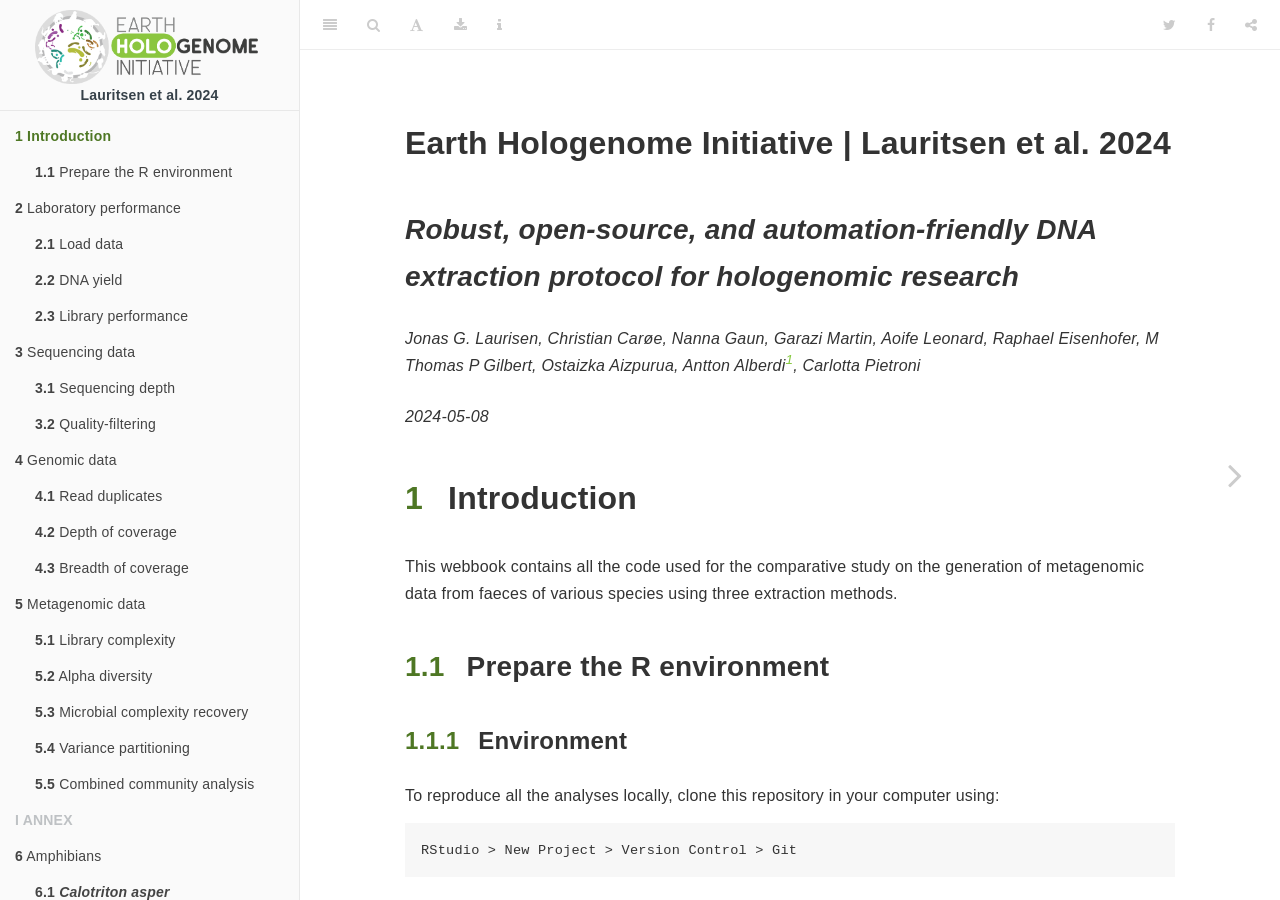
==== commit 2574970e: "Updated figures" ====
--- a/docs/index.html
+++ b/docs/index.html
@@ -23,7 +23,7 @@
 <meta name="author" content="Jonas G. Laurisen, Christian Carøe, Nanna Gaun, Garazi Martin, Aoife Leonard, Raphael Eisenhofer, M Thomas P Gilbert, Ostaizka Aizpurua, Antton Alberdi, Carlotta Pietroni" />
 
 
-<meta name="date" content="2024-04-29" />
+<meta name="date" content="2024-05-08" />
 
   <meta name="viewport" content="width=device-width, initial-scale=1" />
   <meta name="apple-mobile-web-app-capable" content="yes" />
@@ -2028,6 +2028,7 @@
 <ul>
 <li class="chapter" data-level="1.1.1" data-path="index.html"><a href="index.html#environment"><i class="fa fa-check"></i><b>1.1.1</b> Environment</a></li>
 <li class="chapter" data-level="1.1.2" data-path="index.html"><a href="index.html#libraries"><i class="fa fa-check"></i><b>1.1.2</b> Libraries</a></li>
+<li class="chapter" data-level="1.1.3" data-path="index.html"><a href="index.html#color-codes"><i class="fa fa-check"></i><b>1.1.3</b> Color codes</a></li>
 </ul></li>
 </ul></li>
 <li class="chapter" data-level="2" data-path="laboratory-performance.html"><a href="laboratory-performance.html"><i class="fa fa-check"></i><b>2</b> Laboratory performance</a>
@@ -2201,7 +2202,7 @@
 <h1 class="title">Earth Hologenome Initiative | Lauritsen et al. 2024</h1>
 <h2 class="subtitle"><em>Robust, open-source, and automation-friendly DNA extraction protocol for hologenomic research</em></h2>
 <p class="author"><em>Jonas G. Laurisen, Christian Carøe, Nanna Gaun, Garazi Martin, Aoife Leonard, Raphael Eisenhofer, M Thomas P Gilbert, Ostaizka Aizpurua, Antton Alberdi<a href="#fn1" class="footnote-ref" id="fnref1"><sup>1</sup></a>, Carlotta Pietroni</em></p>
-<p class="date"><em>2024-04-29</em></p>
+<p class="date"><em>2024-05-08</em></p>
 </div>
 <div id="introduction" class="section level1 hasAnchor" number="1">
 <h1><span class="header-section-number">1</span> Introduction<a href="index.html#introduction" class="anchor-section" aria-label="Anchor link to header"></a></h1>
@@ -2255,6 +2256,23 @@
 <span id="cb2-32"><a href="index.html#cb2-32" tabindex="-1"></a><span class="fu">library</span>(distillR)</span>
 <span id="cb2-33"><a href="index.html#cb2-33" tabindex="-1"></a><span class="fu">library</span>(ANCOMBC)</span>
 <span id="cb2-34"><a href="index.html#cb2-34" tabindex="-1"></a><span class="fu">library</span>(lme4)</span></code></pre></div>
+</div>
+<div id="color-codes" class="section level3 hasAnchor" number="1.1.3">
+<h3><span class="header-section-number">1.1.3</span> Color codes<a href="index.html#color-codes" class="anchor-section" aria-label="Anchor link to header"></a></h3>
+<div class="sourceCode" id="cb3"><pre class="sourceCode r script-source"><code class="sourceCode r"><span id="cb3-1"><a href="index.html#cb3-1" tabindex="-1"></a>vertebrate_colors <span class="ot">&lt;-</span> <span class="fu">c</span>(<span class="st">`</span><span class="at">Calotriton asper</span><span class="st">`</span><span class="ot">=</span><span class="st">&quot;#157a73&quot;</span>,</span>
+<span id="cb3-2"><a href="index.html#cb3-2" tabindex="-1"></a>                    <span class="st">`</span><span class="at">Lissotriton helveticus</span><span class="st">`</span><span class="ot">=</span><span class="st">&quot;#47bfb6&quot;</span>,</span>
+<span id="cb3-3"><a href="index.html#cb3-3" tabindex="-1"></a>                    <span class="st">`</span><span class="at">Salamandra atra</span><span class="st">`</span><span class="ot">=</span><span class="st">&quot;#92d4d1&quot;</span>,</span>
+<span id="cb3-4"><a href="index.html#cb3-4" tabindex="-1"></a>                    <span class="st">`</span><span class="at">Chalcides striatus</span><span class="st">`</span><span class="ot">=</span><span class="st">&quot;#4a7015&quot;</span>,</span>
+<span id="cb3-5"><a href="index.html#cb3-5" tabindex="-1"></a>                    <span class="st">`</span><span class="at">Natrix astreptophora</span><span class="st">`</span><span class="ot">=</span><span class="st">&quot;#7ea845&quot;</span>,</span>
+<span id="cb3-6"><a href="index.html#cb3-6" tabindex="-1"></a>                    <span class="st">`</span><span class="at">Podarcis muralis</span><span class="st">`</span><span class="ot">=</span><span class="st">&quot;#b9d98d&quot;</span>,</span>
+<span id="cb3-7"><a href="index.html#cb3-7" tabindex="-1"></a>                    <span class="st">`</span><span class="at">Plecotus auritus</span><span class="st">`</span><span class="ot">=</span><span class="st">&quot;#5e1717&quot;</span>,</span>
+<span id="cb3-8"><a href="index.html#cb3-8" tabindex="-1"></a>                    <span class="st">`</span><span class="at">Sciurus carolinensis</span><span class="st">`</span><span class="ot">=</span><span class="st">&quot;#aa3333&quot;</span>,</span>
+<span id="cb3-9"><a href="index.html#cb3-9" tabindex="-1"></a>                    <span class="st">`</span><span class="at">Trichosurus vulpecula</span><span class="st">`</span><span class="ot">=</span><span class="st">&quot;#bf7777&quot;</span>,</span>
+<span id="cb3-10"><a href="index.html#cb3-10" tabindex="-1"></a>                    <span class="st">`</span><span class="at">Geospizopsis unicolor</span><span class="st">`</span><span class="ot">=</span><span class="st">&quot;#9e6b24&quot;</span>,</span>
+<span id="cb3-11"><a href="index.html#cb3-11" tabindex="-1"></a>                    <span class="st">`</span><span class="at">Perisoreus infaustus</span><span class="st">`</span><span class="ot">=</span><span class="st">&quot;#dba55a&quot;</span>,</span>
+<span id="cb3-12"><a href="index.html#cb3-12" tabindex="-1"></a>                    <span class="st">`</span><span class="at">Zonotrichia capensis</span><span class="st">`</span><span class="ot">=</span><span class="st">&quot;#dbbd93&quot;</span>,</span>
+<span id="cb3-13"><a href="index.html#cb3-13" tabindex="-1"></a>                    <span class="st">`</span><span class="at">Extraction control</span><span class="st">`</span><span class="ot">=</span><span class="st">&quot;#7a7a7a&quot;</span>,</span>
+<span id="cb3-14"><a href="index.html#cb3-14" tabindex="-1"></a>                    <span class="st">`</span><span class="at">Library control</span><span class="st">`</span><span class="ot">=</span><span class="st">&quot;#4a4a4a&quot;</span>)</span></code></pre></div>
 
 </div>
 </div>
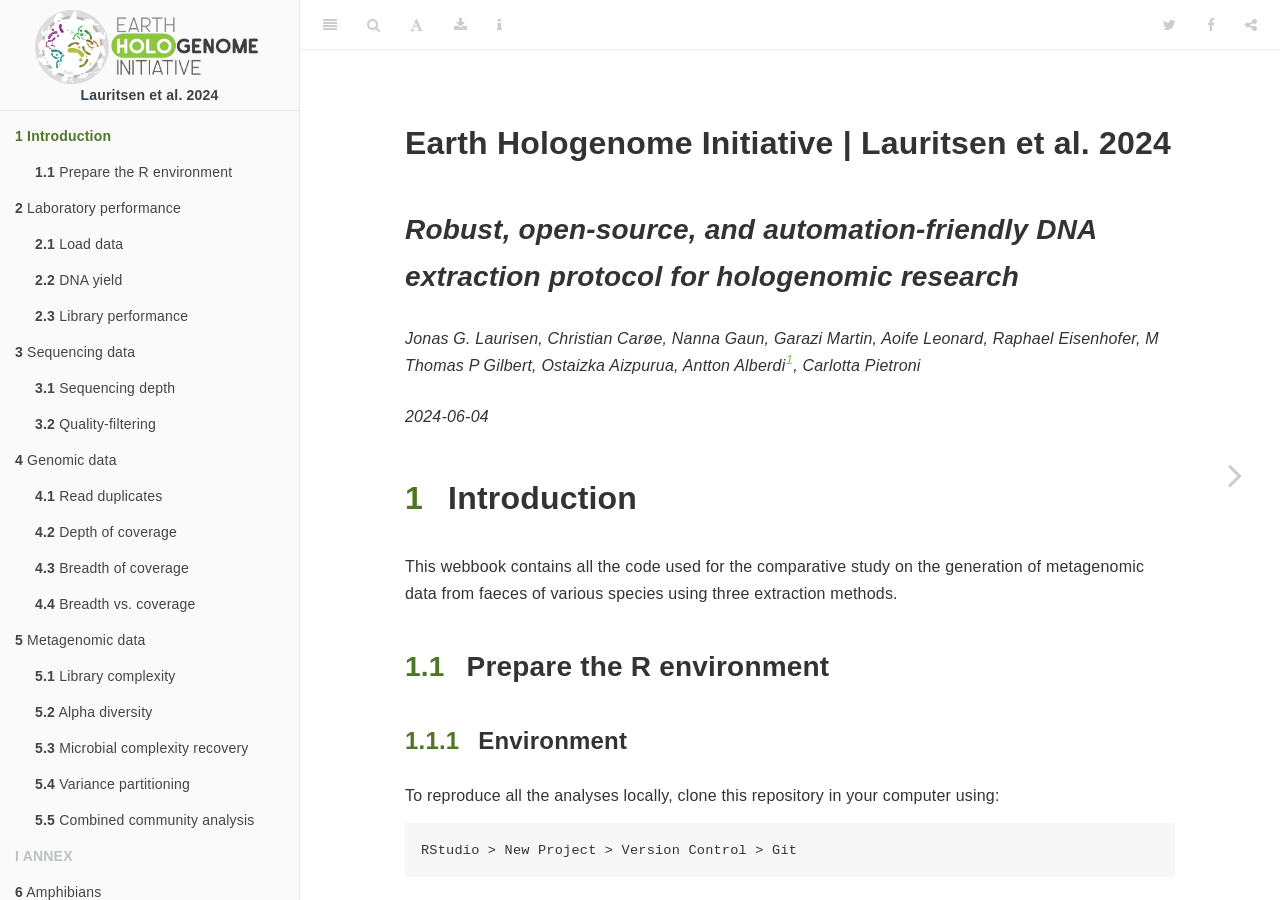
==== commit 02f315d8: "New render with protocols" ====
--- a/docs/index.html
+++ b/docs/index.html
@@ -6,7 +6,7 @@
   <meta http-equiv="X-UA-Compatible" content="IE=edge" />
   <title>Earth Hologenome Initiative | Lauritsen et al. 2024</title>
   <meta name="description" content="&lt;p&gt;Data analysis code for the comparative study on the generation of metagenomic data from faeces of various species using three extraction methods.&lt;/p&gt;" />
-  <meta name="generator" content="bookdown 0.38 and GitBook 2.6.7" />
+  <meta name="generator" content="bookdown 0.39 and GitBook 2.6.7" />
 
   <meta property="og:title" content="Earth Hologenome Initiative | Lauritsen et al. 2024" />
   <meta property="og:type" content="book" />
@@ -23,7 +23,7 @@
 <meta name="author" content="Jonas G. Laurisen, Christian Carøe, Nanna Gaun, Garazi Martin, Aoife Leonard, Raphael Eisenhofer, M Thomas P Gilbert, Ostaizka Aizpurua, Antton Alberdi, Carlotta Pietroni" />
 
 
-<meta name="date" content="2024-05-08" />
+<meta name="date" content="2024-06-04" />
 
   <meta name="viewport" content="width=device-width, initial-scale=1" />
   <meta name="apple-mobile-web-app-capable" content="yes" />
@@ -2047,6 +2047,7 @@
 <li class="chapter" data-level="4.1" data-path="genomic-data.html"><a href="genomic-data.html#read-duplicates"><i class="fa fa-check"></i><b>4.1</b> Read duplicates</a></li>
 <li class="chapter" data-level="4.2" data-path="genomic-data.html"><a href="genomic-data.html#depth-of-coverage"><i class="fa fa-check"></i><b>4.2</b> Depth of coverage</a></li>
 <li class="chapter" data-level="4.3" data-path="genomic-data.html"><a href="genomic-data.html#breadth-of-coverage"><i class="fa fa-check"></i><b>4.3</b> Breadth of coverage</a></li>
+<li class="chapter" data-level="4.4" data-path="genomic-data.html"><a href="genomic-data.html#breadth-vs.-coverage"><i class="fa fa-check"></i><b>4.4</b> Breadth vs. coverage</a></li>
 </ul></li>
 <li class="chapter" data-level="5" data-path="metagenomic-data.html"><a href="metagenomic-data.html"><i class="fa fa-check"></i><b>5</b> Metagenomic data</a>
 <ul>
@@ -2176,6 +2177,57 @@
 <li class="chapter" data-level="9.3.6" data-path="reptiles.html"><a href="reptiles.html#variance-partitioning-9"><i class="fa fa-check"></i><b>9.3.6</b> Variance partitioning</a></li>
 </ul></li>
 </ul></li>
+<li class="part"><span><b>II PROTOCOLS</b></span></li>
+<li class="chapter" data-level="10" data-path="sample-digestion.html"><a href="sample-digestion.html"><i class="fa fa-check"></i><b>10</b> Sample homogeneisation and digestion</a>
+<ul>
+<li class="chapter" data-level="10.1" data-path="sample-digestion.html"><a href="sample-digestion.html#instruments-plasticware-and-reagents"><i class="fa fa-check"></i><b>10.1</b> Instruments, plasticware and reagents</a>
+<ul>
+<li class="chapter" data-level="" data-path="sample-digestion.html"><a href="sample-digestion.html#instruments"><i class="fa fa-check"></i>Instruments</a></li>
+<li class="chapter" data-level="" data-path="sample-digestion.html"><a href="sample-digestion.html#plasticware"><i class="fa fa-check"></i>Plasticware</a></li>
+<li class="chapter" data-level="" data-path="sample-digestion.html"><a href="sample-digestion.html#reagents"><i class="fa fa-check"></i>Reagents</a></li>
+</ul></li>
+<li class="chapter" data-level="10.2" data-path="sample-digestion.html"><a href="sample-digestion.html#protocol"><i class="fa fa-check"></i><b>10.2</b> Protocol</a>
+<ul>
+<li class="chapter" data-level="" data-path="sample-digestion.html"><a href="sample-digestion.html#faeces-and-swabs"><i class="fa fa-check"></i>Faeces and swabs</a></li>
+<li class="chapter" data-level="" data-path="sample-digestion.html"><a href="sample-digestion.html#tissue-samples"><i class="fa fa-check"></i>Tissue samples</a></li>
+</ul></li>
+</ul></li>
+<li class="chapter" data-level="11" data-path="drex-dna-extraction.html"><a href="drex-dna-extraction.html"><i class="fa fa-check"></i><b>11</b> DREX DNA extraction</a>
+<ul>
+<li class="chapter" data-level="11.1" data-path="drex-dna-extraction.html"><a href="drex-dna-extraction.html#instruments-plasticware-and-reagents-1"><i class="fa fa-check"></i><b>11.1</b> Instruments, plasticware and reagents</a>
+<ul>
+<li class="chapter" data-level="" data-path="drex-dna-extraction.html"><a href="drex-dna-extraction.html#instruments-1"><i class="fa fa-check"></i>Instruments</a></li>
+<li class="chapter" data-level="" data-path="drex-dna-extraction.html"><a href="drex-dna-extraction.html#plasticware-1"><i class="fa fa-check"></i>Plasticware</a></li>
+<li class="chapter" data-level="" data-path="drex-dna-extraction.html"><a href="drex-dna-extraction.html#stock-reagents"><i class="fa fa-check"></i>Stock reagents</a></li>
+</ul></li>
+<li class="chapter" data-level="11.2" data-path="drex-dna-extraction.html"><a href="drex-dna-extraction.html#preparation-of-working-reagents"><i class="fa fa-check"></i><b>11.2</b> Preparation of working reagents</a>
+<ul>
+<li class="chapter" data-level="" data-path="drex-dna-extraction.html"><a href="drex-dna-extraction.html#citrate-buffer-0.1-m-ph-5.0"><i class="fa fa-check"></i>Citrate buffer (0.1 M, ph 5.0)</a></li>
+<li class="chapter" data-level="" data-path="drex-dna-extraction.html"><a href="drex-dna-extraction.html#buffer-b"><i class="fa fa-check"></i>Buffer B</a></li>
+<li class="chapter" data-level="" data-path="drex-dna-extraction.html"><a href="drex-dna-extraction.html#buffer-c---dna-fraction"><i class="fa fa-check"></i>Buffer C - DNA fraction</a></li>
+<li class="chapter" data-level="" data-path="drex-dna-extraction.html"><a href="drex-dna-extraction.html#ebt-buffer"><i class="fa fa-check"></i>EBT buffer</a></li>
+<li class="chapter" data-level="" data-path="drex-dna-extraction.html"><a href="drex-dna-extraction.html#silica-magnetic-beads-and-buffer-aliquots"><i class="fa fa-check"></i>Silica magnetic beads and buffer aliquots</a></li>
+</ul></li>
+<li class="chapter" data-level="11.3" data-path="drex-dna-extraction.html"><a href="drex-dna-extraction.html#protocol-1"><i class="fa fa-check"></i><b>11.3</b> Protocol</a></li>
+</ul></li>
+<li class="chapter" data-level="12" data-path="ehex-dna-extraction.html"><a href="ehex-dna-extraction.html"><i class="fa fa-check"></i><b>12</b> EHEX DNA extraction</a>
+<ul>
+<li class="chapter" data-level="12.1" data-path="ehex-dna-extraction.html"><a href="ehex-dna-extraction.html#instruments-plasticware-and-reagents-2"><i class="fa fa-check"></i><b>12.1</b> Instruments, plasticware and reagents</a>
+<ul>
+<li class="chapter" data-level="" data-path="ehex-dna-extraction.html"><a href="ehex-dna-extraction.html#instruments-2"><i class="fa fa-check"></i>Instruments</a></li>
+<li class="chapter" data-level="" data-path="ehex-dna-extraction.html"><a href="ehex-dna-extraction.html#plasticware-2"><i class="fa fa-check"></i>Plasticware</a></li>
+<li class="chapter" data-level="" data-path="ehex-dna-extraction.html"><a href="ehex-dna-extraction.html#stock-reagents-1"><i class="fa fa-check"></i>Stock reagents</a></li>
+</ul></li>
+<li class="chapter" data-level="12.2" data-path="ehex-dna-extraction.html"><a href="ehex-dna-extraction.html#preparation-of-working-reagents-1"><i class="fa fa-check"></i><b>12.2</b> Preparation of working reagents</a>
+<ul>
+<li class="chapter" data-level="" data-path="ehex-dna-extraction.html"><a href="ehex-dna-extraction.html#citrate-buffer-0.1-m-ph-5.0-1"><i class="fa fa-check"></i>Citrate buffer (0.1 M, ph 5.0)</a></li>
+<li class="chapter" data-level="" data-path="ehex-dna-extraction.html"><a href="ehex-dna-extraction.html#buffer-b-1"><i class="fa fa-check"></i>Buffer B</a></li>
+<li class="chapter" data-level="" data-path="ehex-dna-extraction.html"><a href="ehex-dna-extraction.html#buffer-c---dna-fraction-1"><i class="fa fa-check"></i>Buffer C - DNA fraction</a></li>
+<li class="chapter" data-level="" data-path="ehex-dna-extraction.html"><a href="ehex-dna-extraction.html#ebt-buffer-1"><i class="fa fa-check"></i>EBT buffer</a></li>
+<li class="chapter" data-level="" data-path="ehex-dna-extraction.html"><a href="ehex-dna-extraction.html#silica-magnetic-beads-and-buffer-aliquots-1"><i class="fa fa-check"></i>Silica magnetic beads and buffer aliquots</a></li>
+</ul></li>
+<li class="chapter" data-level="12.3" data-path="ehex-dna-extraction.html"><a href="ehex-dna-extraction.html#protocol-2"><i class="fa fa-check"></i><b>12.3</b> Protocol</a></li>
+</ul></li>
 <li class="divider"></li>
 <li><a href="https://www.earthhologenome.org" target="blank"><b>Earth Hologenome Initiative</b></a></li>
 <li><a href="https://www.earthhologenome.org/bioinformatics" target="blank"><b>Bioinformatic workflow</b></a></li>
@@ -2202,7 +2254,7 @@
 <h1 class="title">Earth Hologenome Initiative | Lauritsen et al. 2024</h1>
 <h2 class="subtitle"><em>Robust, open-source, and automation-friendly DNA extraction protocol for hologenomic research</em></h2>
 <p class="author"><em>Jonas G. Laurisen, Christian Carøe, Nanna Gaun, Garazi Martin, Aoife Leonard, Raphael Eisenhofer, M Thomas P Gilbert, Ostaizka Aizpurua, Antton Alberdi<a href="#fn1" class="footnote-ref" id="fnref1"><sup>1</sup></a>, Carlotta Pietroni</em></p>
-<p class="date"><em>2024-05-08</em></p>
+<p class="date"><em>2024-06-04</em></p>
 </div>
 <div id="introduction" class="section level1 hasAnchor" number="1">
 <h1><span class="header-section-number">1</span> Introduction<a href="index.html#introduction" class="anchor-section" aria-label="Anchor link to header"></a></h1>
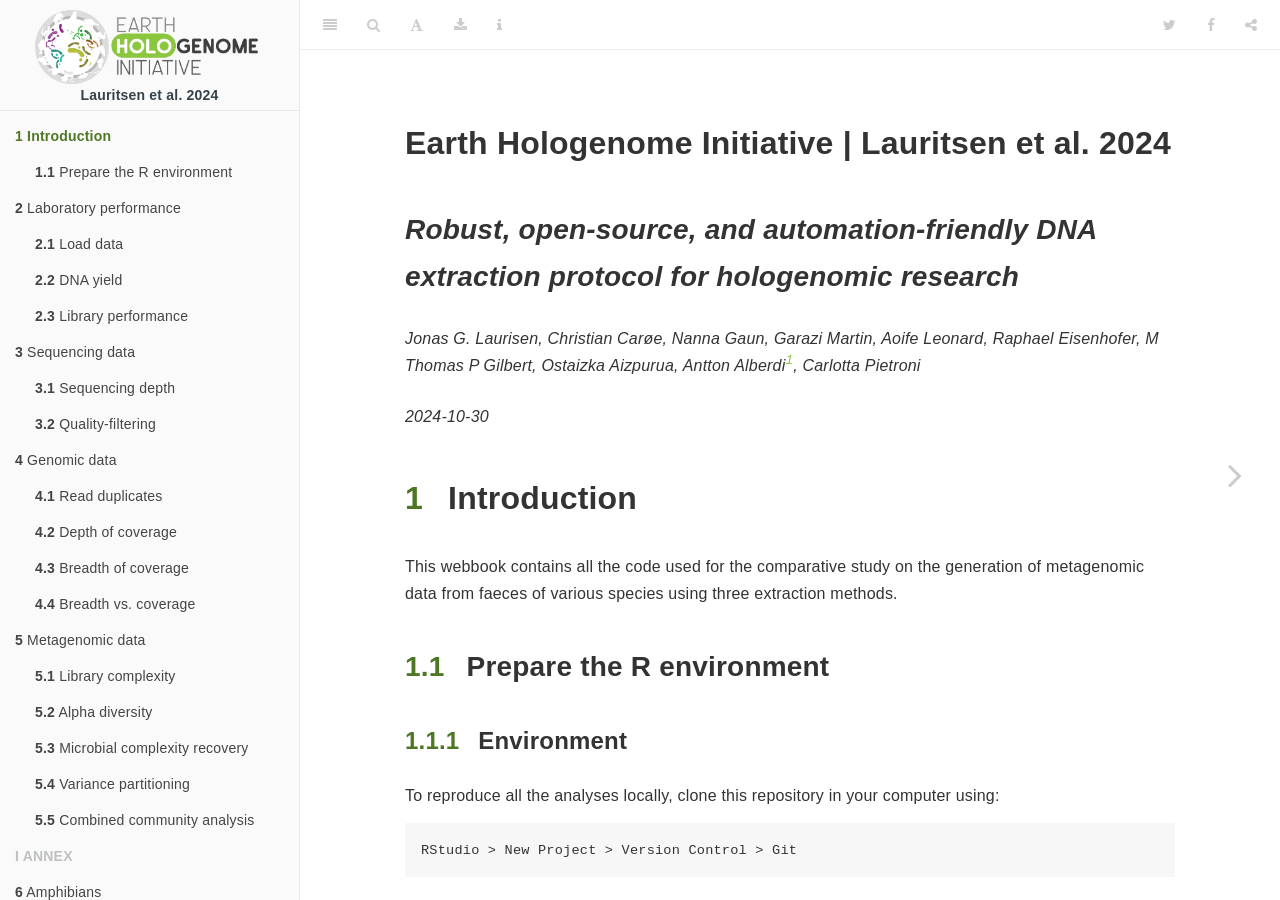
==== commit 581571ce: "Updated analysis. Minor fixes" ====
--- a/docs/index.html
+++ b/docs/index.html
@@ -6,7 +6,7 @@
   <meta http-equiv="X-UA-Compatible" content="IE=edge" />
   <title>Earth Hologenome Initiative | Lauritsen et al. 2024</title>
   <meta name="description" content="&lt;p&gt;Data analysis code for the comparative study on the generation of metagenomic data from faeces of various species using three extraction methods.&lt;/p&gt;" />
-  <meta name="generator" content="bookdown 0.39 and GitBook 2.6.7" />
+  <meta name="generator" content="bookdown 0.41 and GitBook 2.6.7" />
 
   <meta property="og:title" content="Earth Hologenome Initiative | Lauritsen et al. 2024" />
   <meta property="og:type" content="book" />
@@ -23,7 +23,7 @@
 <meta name="author" content="Jonas G. Laurisen, Christian Carøe, Nanna Gaun, Garazi Martin, Aoife Leonard, Raphael Eisenhofer, M Thomas P Gilbert, Ostaizka Aizpurua, Antton Alberdi, Carlotta Pietroni" />
 
 
-<meta name="date" content="2024-06-04" />
+<meta name="date" content="2024-10-30" />
 
   <meta name="viewport" content="width=device-width, initial-scale=1" />
   <meta name="apple-mobile-web-app-capable" content="yes" />
@@ -2192,15 +2192,25 @@
 <li class="chapter" data-level="" data-path="sample-digestion.html"><a href="sample-digestion.html#tissue-samples"><i class="fa fa-check"></i>Tissue samples</a></li>
 </ul></li>
 </ul></li>
-<li class="chapter" data-level="11" data-path="drex-dna-extraction.html"><a href="drex-dna-extraction.html"><i class="fa fa-check"></i><b>11</b> DREX DNA extraction</a>
+<li class="chapter" data-level="11" data-path="Zymo-dna-extraction.html"><a href="Zymo-dna-extraction.html"><i class="fa fa-check"></i><b>11</b> ZYMO DNA extraction</a>
 <ul>
-<li class="chapter" data-level="11.1" data-path="drex-dna-extraction.html"><a href="drex-dna-extraction.html#instruments-plasticware-and-reagents-1"><i class="fa fa-check"></i><b>11.1</b> Instruments, plasticware and reagents</a>
+<li class="chapter" data-level="11.1" data-path="Zymo-dna-extraction.html"><a href="Zymo-dna-extraction.html#instruments-plasticware-and-reagents-1"><i class="fa fa-check"></i><b>11.1</b> Instruments, plasticware and reagents</a>
 <ul>
-<li class="chapter" data-level="" data-path="drex-dna-extraction.html"><a href="drex-dna-extraction.html#instruments-1"><i class="fa fa-check"></i>Instruments</a></li>
-<li class="chapter" data-level="" data-path="drex-dna-extraction.html"><a href="drex-dna-extraction.html#plasticware-1"><i class="fa fa-check"></i>Plasticware</a></li>
-<li class="chapter" data-level="" data-path="drex-dna-extraction.html"><a href="drex-dna-extraction.html#stock-reagents"><i class="fa fa-check"></i>Stock reagents</a></li>
+<li class="chapter" data-level="" data-path="Zymo-dna-extraction.html"><a href="Zymo-dna-extraction.html#instruments-1"><i class="fa fa-check"></i>Instruments</a></li>
+<li class="chapter" data-level="" data-path="Zymo-dna-extraction.html"><a href="Zymo-dna-extraction.html#plasticware-1"><i class="fa fa-check"></i>Plasticware</a></li>
+<li class="chapter" data-level="" data-path="Zymo-dna-extraction.html"><a href="Zymo-dna-extraction.html#stock-reagents"><i class="fa fa-check"></i>Stock reagents</a></li>
 </ul></li>
-<li class="chapter" data-level="11.2" data-path="drex-dna-extraction.html"><a href="drex-dna-extraction.html#preparation-of-working-reagents"><i class="fa fa-check"></i><b>11.2</b> Preparation of working reagents</a>
+<li class="chapter" data-level="11.2" data-path="Zymo-dna-extraction.html"><a href="Zymo-dna-extraction.html#protocol-1"><i class="fa fa-check"></i><b>11.2</b> Protocol</a></li>
+</ul></li>
+<li class="chapter" data-level="12" data-path="drex-dna-extraction.html"><a href="drex-dna-extraction.html"><i class="fa fa-check"></i><b>12</b> DREX DNA extraction</a>
+<ul>
+<li class="chapter" data-level="12.1" data-path="drex-dna-extraction.html"><a href="drex-dna-extraction.html#instruments-plasticware-and-reagents-2"><i class="fa fa-check"></i><b>12.1</b> Instruments, plasticware and reagents</a>
+<ul>
+<li class="chapter" data-level="" data-path="drex-dna-extraction.html"><a href="drex-dna-extraction.html#instruments-2"><i class="fa fa-check"></i>Instruments</a></li>
+<li class="chapter" data-level="" data-path="drex-dna-extraction.html"><a href="drex-dna-extraction.html#plasticware-2"><i class="fa fa-check"></i>Plasticware</a></li>
+<li class="chapter" data-level="" data-path="drex-dna-extraction.html"><a href="drex-dna-extraction.html#stock-reagents-1"><i class="fa fa-check"></i>Stock reagents</a></li>
+</ul></li>
+<li class="chapter" data-level="12.2" data-path="drex-dna-extraction.html"><a href="drex-dna-extraction.html#preparation-of-working-reagents"><i class="fa fa-check"></i><b>12.2</b> Preparation of working reagents</a>
 <ul>
 <li class="chapter" data-level="" data-path="drex-dna-extraction.html"><a href="drex-dna-extraction.html#citrate-buffer-0.1-m-ph-5.0"><i class="fa fa-check"></i>Citrate buffer (0.1 M, ph 5.0)</a></li>
 <li class="chapter" data-level="" data-path="drex-dna-extraction.html"><a href="drex-dna-extraction.html#buffer-b"><i class="fa fa-check"></i>Buffer B</a></li>
@@ -2208,25 +2218,24 @@
 <li class="chapter" data-level="" data-path="drex-dna-extraction.html"><a href="drex-dna-extraction.html#ebt-buffer"><i class="fa fa-check"></i>EBT buffer</a></li>
 <li class="chapter" data-level="" data-path="drex-dna-extraction.html"><a href="drex-dna-extraction.html#silica-magnetic-beads-and-buffer-aliquots"><i class="fa fa-check"></i>Silica magnetic beads and buffer aliquots</a></li>
 </ul></li>
-<li class="chapter" data-level="11.3" data-path="drex-dna-extraction.html"><a href="drex-dna-extraction.html#protocol-1"><i class="fa fa-check"></i><b>11.3</b> Protocol</a></li>
+<li class="chapter" data-level="12.3" data-path="drex-dna-extraction.html"><a href="drex-dna-extraction.html#protocol-2"><i class="fa fa-check"></i><b>12.3</b> Protocol</a></li>
 </ul></li>
-<li class="chapter" data-level="12" data-path="ehex-dna-extraction.html"><a href="ehex-dna-extraction.html"><i class="fa fa-check"></i><b>12</b> EHEX DNA extraction</a>
+<li class="chapter" data-level="13" data-path="ehex-dna-extraction.html"><a href="ehex-dna-extraction.html"><i class="fa fa-check"></i><b>13</b> EHEX DNA extraction</a>
 <ul>
-<li class="chapter" data-level="12.1" data-path="ehex-dna-extraction.html"><a href="ehex-dna-extraction.html#instruments-plasticware-and-reagents-2"><i class="fa fa-check"></i><b>12.1</b> Instruments, plasticware and reagents</a>
+<li class="chapter" data-level="13.1" data-path="ehex-dna-extraction.html"><a href="ehex-dna-extraction.html#instruments-plasticware-and-reagents-3"><i class="fa fa-check"></i><b>13.1</b> Instruments, plasticware and reagents</a>
 <ul>
-<li class="chapter" data-level="" data-path="ehex-dna-extraction.html"><a href="ehex-dna-extraction.html#instruments-2"><i class="fa fa-check"></i>Instruments</a></li>
-<li class="chapter" data-level="" data-path="ehex-dna-extraction.html"><a href="ehex-dna-extraction.html#plasticware-2"><i class="fa fa-check"></i>Plasticware</a></li>
-<li class="chapter" data-level="" data-path="ehex-dna-extraction.html"><a href="ehex-dna-extraction.html#stock-reagents-1"><i class="fa fa-check"></i>Stock reagents</a></li>
+<li class="chapter" data-level="" data-path="ehex-dna-extraction.html"><a href="ehex-dna-extraction.html#instruments-3"><i class="fa fa-check"></i>Instruments</a></li>
+<li class="chapter" data-level="" data-path="ehex-dna-extraction.html"><a href="ehex-dna-extraction.html#plasticware-3"><i class="fa fa-check"></i>Plasticware</a></li>
+<li class="chapter" data-level="" data-path="ehex-dna-extraction.html"><a href="ehex-dna-extraction.html#stock-reagents-2"><i class="fa fa-check"></i>Stock reagents</a></li>
 </ul></li>
-<li class="chapter" data-level="12.2" data-path="ehex-dna-extraction.html"><a href="ehex-dna-extraction.html#preparation-of-working-reagents-1"><i class="fa fa-check"></i><b>12.2</b> Preparation of working reagents</a>
+<li class="chapter" data-level="13.2" data-path="ehex-dna-extraction.html"><a href="ehex-dna-extraction.html#preparation-of-working-reagents-1"><i class="fa fa-check"></i><b>13.2</b> Preparation of working reagents</a>
 <ul>
 <li class="chapter" data-level="" data-path="ehex-dna-extraction.html"><a href="ehex-dna-extraction.html#citrate-buffer-0.1-m-ph-5.0-1"><i class="fa fa-check"></i>Citrate buffer (0.1 M, ph 5.0)</a></li>
-<li class="chapter" data-level="" data-path="ehex-dna-extraction.html"><a href="ehex-dna-extraction.html#buffer-b-1"><i class="fa fa-check"></i>Buffer B</a></li>
 <li class="chapter" data-level="" data-path="ehex-dna-extraction.html"><a href="ehex-dna-extraction.html#buffer-c---dna-fraction-1"><i class="fa fa-check"></i>Buffer C - DNA fraction</a></li>
 <li class="chapter" data-level="" data-path="ehex-dna-extraction.html"><a href="ehex-dna-extraction.html#ebt-buffer-1"><i class="fa fa-check"></i>EBT buffer</a></li>
 <li class="chapter" data-level="" data-path="ehex-dna-extraction.html"><a href="ehex-dna-extraction.html#silica-magnetic-beads-and-buffer-aliquots-1"><i class="fa fa-check"></i>Silica magnetic beads and buffer aliquots</a></li>
 </ul></li>
-<li class="chapter" data-level="12.3" data-path="ehex-dna-extraction.html"><a href="ehex-dna-extraction.html#protocol-2"><i class="fa fa-check"></i><b>12.3</b> Protocol</a></li>
+<li class="chapter" data-level="13.3" data-path="ehex-dna-extraction.html"><a href="ehex-dna-extraction.html#protocol-3"><i class="fa fa-check"></i><b>13.3</b> Protocol</a></li>
 </ul></li>
 <li class="divider"></li>
 <li><a href="https://www.earthhologenome.org" target="blank"><b>Earth Hologenome Initiative</b></a></li>
@@ -2254,7 +2263,7 @@
 <h1 class="title">Earth Hologenome Initiative | Lauritsen et al. 2024</h1>
 <h2 class="subtitle"><em>Robust, open-source, and automation-friendly DNA extraction protocol for hologenomic research</em></h2>
 <p class="author"><em>Jonas G. Laurisen, Christian Carøe, Nanna Gaun, Garazi Martin, Aoife Leonard, Raphael Eisenhofer, M Thomas P Gilbert, Ostaizka Aizpurua, Antton Alberdi<a href="#fn1" class="footnote-ref" id="fnref1"><sup>1</sup></a>, Carlotta Pietroni</em></p>
-<p class="date"><em>2024-06-04</em></p>
+<p class="date"><em>2024-10-30</em></p>
 </div>
 <div id="introduction" class="section level1 hasAnchor" number="1">
 <h1><span class="header-section-number">1</span> Introduction<a href="index.html#introduction" class="anchor-section" aria-label="Anchor link to header"></a></h1>
@@ -2307,7 +2316,9 @@
 <span id="cb2-31"><a href="index.html#cb2-31" tabindex="-1"></a><span class="fu">library</span>(hilldiv2)</span>
 <span id="cb2-32"><a href="index.html#cb2-32" tabindex="-1"></a><span class="fu">library</span>(distillR)</span>
 <span id="cb2-33"><a href="index.html#cb2-33" tabindex="-1"></a><span class="fu">library</span>(ANCOMBC)</span>
-<span id="cb2-34"><a href="index.html#cb2-34" tabindex="-1"></a><span class="fu">library</span>(lme4)</span></code></pre></div>
+<span id="cb2-34"><a href="index.html#cb2-34" tabindex="-1"></a><span class="fu">library</span>(lme4)</span>
+<span id="cb2-35"><a href="index.html#cb2-35" tabindex="-1"></a><span class="fu">library</span>(MuMIn)</span>
+<span id="cb2-36"><a href="index.html#cb2-36" tabindex="-1"></a><span class="fu">library</span>(sjPlot)</span></code></pre></div>
 </div>
 <div id="color-codes" class="section level3 hasAnchor" number="1.1.3">
 <h3><span class="header-section-number">1.1.3</span> Color codes<a href="index.html#color-codes" class="anchor-section" aria-label="Anchor link to header"></a></h3>
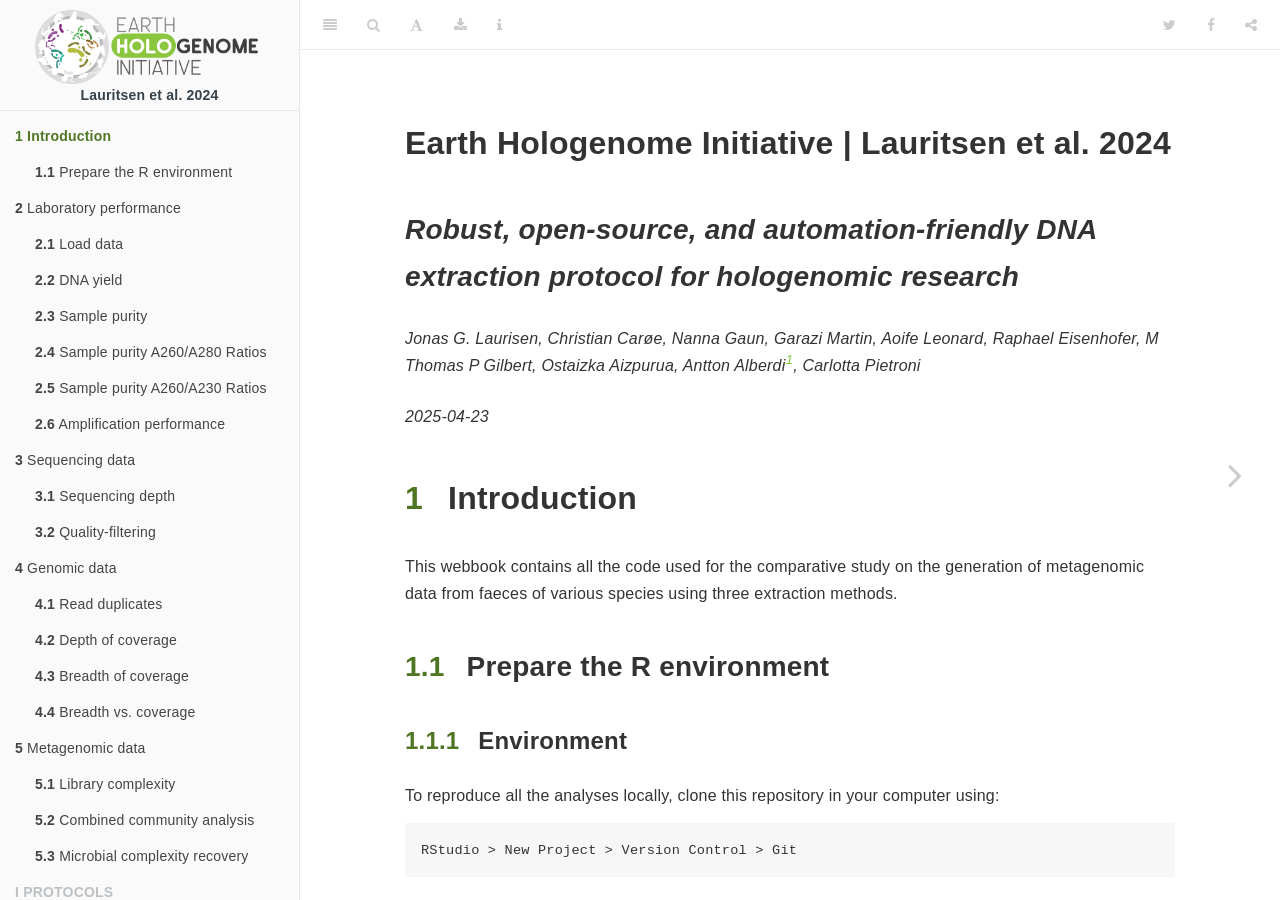
==== commit 01016a16: "Updates" ====
--- a/docs/index.html
+++ b/docs/index.html
@@ -23,7 +23,7 @@
 <meta name="author" content="Jonas G. Laurisen, Christian Carøe, Nanna Gaun, Garazi Martin, Aoife Leonard, Raphael Eisenhofer, M Thomas P Gilbert, Ostaizka Aizpurua, Antton Alberdi, Carlotta Pietroni" />
 
 
-<meta name="date" content="2024-10-30" />
+<meta name="date" content="2025-04-23" />
 
   <meta name="viewport" content="width=device-width, initial-scale=1" />
   <meta name="apple-mobile-web-app-capable" content="yes" />
@@ -2035,7 +2035,10 @@
 <ul>
 <li class="chapter" data-level="2.1" data-path="laboratory-performance.html"><a href="laboratory-performance.html#load-data"><i class="fa fa-check"></i><b>2.1</b> Load data</a></li>
 <li class="chapter" data-level="2.2" data-path="laboratory-performance.html"><a href="laboratory-performance.html#dna-yield"><i class="fa fa-check"></i><b>2.2</b> DNA yield</a></li>
-<li class="chapter" data-level="2.3" data-path="laboratory-performance.html"><a href="laboratory-performance.html#library-performance"><i class="fa fa-check"></i><b>2.3</b> Library performance</a></li>
+<li class="chapter" data-level="2.3" data-path="laboratory-performance.html"><a href="laboratory-performance.html#sample-purity"><i class="fa fa-check"></i><b>2.3</b> Sample purity</a></li>
+<li class="chapter" data-level="2.4" data-path="laboratory-performance.html"><a href="laboratory-performance.html#sample-purity-a260a280-ratios"><i class="fa fa-check"></i><b>2.4</b> Sample purity A260/A280 Ratios</a></li>
+<li class="chapter" data-level="2.5" data-path="laboratory-performance.html"><a href="laboratory-performance.html#sample-purity-a260a230-ratios"><i class="fa fa-check"></i><b>2.5</b> Sample purity A260/A230 Ratios</a></li>
+<li class="chapter" data-level="2.6" data-path="laboratory-performance.html"><a href="laboratory-performance.html#amplification-performance"><i class="fa fa-check"></i><b>2.6</b> Amplification performance</a></li>
 </ul></li>
 <li class="chapter" data-level="3" data-path="sequencing-data.html"><a href="sequencing-data.html"><i class="fa fa-check"></i><b>3</b> Sequencing data</a>
 <ul>
@@ -2052,165 +2055,53 @@
 <li class="chapter" data-level="5" data-path="metagenomic-data.html"><a href="metagenomic-data.html"><i class="fa fa-check"></i><b>5</b> Metagenomic data</a>
 <ul>
 <li class="chapter" data-level="5.1" data-path="metagenomic-data.html"><a href="metagenomic-data.html#library-complexity"><i class="fa fa-check"></i><b>5.1</b> Library complexity</a></li>
-<li class="chapter" data-level="5.2" data-path="metagenomic-data.html"><a href="metagenomic-data.html#alpha-diversity"><i class="fa fa-check"></i><b>5.2</b> Alpha diversity</a>
+<li class="chapter" data-level="5.2" data-path="metagenomic-data.html"><a href="metagenomic-data.html#combined-community-analysis"><i class="fa fa-check"></i><b>5.2</b> Combined community analysis</a>
 <ul>
-<li class="chapter" data-level="5.2.1" data-path="metagenomic-data.html"><a href="metagenomic-data.html#richness"><i class="fa fa-check"></i><b>5.2.1</b> Richness</a></li>
-<li class="chapter" data-level="5.2.2" data-path="metagenomic-data.html"><a href="metagenomic-data.html#neutral"><i class="fa fa-check"></i><b>5.2.2</b> Neutral</a></li>
-<li class="chapter" data-level="5.2.3" data-path="metagenomic-data.html"><a href="metagenomic-data.html#phylogenetic"><i class="fa fa-check"></i><b>5.2.3</b> Phylogenetic</a></li>
+<li class="chapter" data-level="5.2.1" data-path="metagenomic-data.html"><a href="metagenomic-data.html#filter-data"><i class="fa fa-check"></i><b>5.2.1</b> Filter data</a></li>
+<li class="chapter" data-level="5.2.2" data-path="metagenomic-data.html"><a href="metagenomic-data.html#alpha-diversity"><i class="fa fa-check"></i><b>5.2.2</b> Alpha diversity</a></li>
+<li class="chapter" data-level="5.2.3" data-path="metagenomic-data.html"><a href="metagenomic-data.html#richness"><i class="fa fa-check"></i><b>5.2.3</b> Richness</a></li>
+<li class="chapter" data-level="5.2.4" data-path="metagenomic-data.html"><a href="metagenomic-data.html#neutral"><i class="fa fa-check"></i><b>5.2.4</b> Neutral</a></li>
+<li class="chapter" data-level="5.2.5" data-path="metagenomic-data.html"><a href="metagenomic-data.html#phylogenetic"><i class="fa fa-check"></i><b>5.2.5</b> Phylogenetic</a></li>
 </ul></li>
-<li class="chapter" data-level="5.3" data-path="metagenomic-data.html"><a href="metagenomic-data.html#microbial-complexity-recovery"><i class="fa fa-check"></i><b>5.3</b> Microbial complexity recovery</a></li>
-<li class="chapter" data-level="5.4" data-path="metagenomic-data.html"><a href="metagenomic-data.html#variance-partitioning"><i class="fa fa-check"></i><b>5.4</b> Variance partitioning</a></li>
-<li class="chapter" data-level="5.5" data-path="metagenomic-data.html"><a href="metagenomic-data.html#combined-community-analysis"><i class="fa fa-check"></i><b>5.5</b> Combined community analysis</a>
+<li class="chapter" data-level="5.3" data-path="metagenomic-data.html"><a href="metagenomic-data.html#microbial-complexity-recovery"><i class="fa fa-check"></i><b>5.3</b> Microbial complexity recovery</a>
 <ul>
-<li class="chapter" data-level="5.5.1" data-path="metagenomic-data.html"><a href="metagenomic-data.html#filter-data"><i class="fa fa-check"></i><b>5.5.1</b> Filter data</a></li>
-<li class="chapter" data-level="5.5.2" data-path="metagenomic-data.html"><a href="metagenomic-data.html#community-barplot"><i class="fa fa-check"></i><b>5.5.2</b> Community barplot</a></li>
+<li class="chapter" data-level="5.3.1" data-path="metagenomic-data.html"><a href="metagenomic-data.html#community-barplot"><i class="fa fa-check"></i><b>5.3.1</b> Community barplot</a></li>
 </ul></li>
 </ul></li>
-<li class="part"><span><b>I ANNEX</b></span></li>
-<li class="chapter" data-level="6" data-path="amphibians.html"><a href="amphibians.html"><i class="fa fa-check"></i><b>6</b> Amphibians</a>
+<li class="part"><span><b>I PROTOCOLS</b></span></li>
+<li class="chapter" data-level="6" data-path="sample-digestion.html"><a href="sample-digestion.html"><i class="fa fa-check"></i><b>6</b> Sample homogeneisation and digestion</a>
 <ul>
-<li class="chapter" data-level="6.1" data-path="amphibians.html"><a href="amphibians.html#calotriton-asper"><i class="fa fa-check"></i><b>6.1</b> <strong><em>Calotriton asper</em></strong></a>
-<ul>
-<li class="chapter" data-level="6.1.1" data-path="amphibians.html"><a href="amphibians.html#retrieve-data"><i class="fa fa-check"></i><b>6.1.1</b> Retrieve data</a></li>
-<li class="chapter" data-level="6.1.2" data-path="amphibians.html"><a href="amphibians.html#filter-data-1"><i class="fa fa-check"></i><b>6.1.2</b> Filter data</a></li>
-<li class="chapter" data-level="6.1.3" data-path="amphibians.html"><a href="amphibians.html#community-barplot-1"><i class="fa fa-check"></i><b>6.1.3</b> Community barplot</a></li>
-<li class="chapter" data-level="6.1.4" data-path="amphibians.html"><a href="amphibians.html#alpha-diversity-1"><i class="fa fa-check"></i><b>6.1.4</b> Alpha diversity</a></li>
-<li class="chapter" data-level="6.1.5" data-path="amphibians.html"><a href="amphibians.html#beta-diversity"><i class="fa fa-check"></i><b>6.1.5</b> Beta diversity</a></li>
-<li class="chapter" data-level="6.1.6" data-path="amphibians.html"><a href="amphibians.html#variance-partitioning-1"><i class="fa fa-check"></i><b>6.1.6</b> Variance partitioning</a></li>
-</ul></li>
-<li class="chapter" data-level="6.2" data-path="amphibians.html"><a href="amphibians.html#lissotriton-helveticus"><i class="fa fa-check"></i><b>6.2</b> <strong><em>Lissotriton helveticus</em></strong></a>
-<ul>
-<li class="chapter" data-level="6.2.1" data-path="amphibians.html"><a href="amphibians.html#retrieve-data-1"><i class="fa fa-check"></i><b>6.2.1</b> Retrieve data</a></li>
-<li class="chapter" data-level="6.2.2" data-path="amphibians.html"><a href="amphibians.html#filter-data-2"><i class="fa fa-check"></i><b>6.2.2</b> Filter data</a></li>
-<li class="chapter" data-level="6.2.3" data-path="amphibians.html"><a href="amphibians.html#community-barplot-2"><i class="fa fa-check"></i><b>6.2.3</b> Community barplot</a></li>
-<li class="chapter" data-level="6.2.4" data-path="amphibians.html"><a href="amphibians.html#alpha-diversity-2"><i class="fa fa-check"></i><b>6.2.4</b> Alpha diversity</a></li>
-<li class="chapter" data-level="6.2.5" data-path="amphibians.html"><a href="amphibians.html#beta-diversity-1"><i class="fa fa-check"></i><b>6.2.5</b> Beta diversity</a></li>
-<li class="chapter" data-level="6.2.6" data-path="amphibians.html"><a href="amphibians.html#variance-partitioning-2"><i class="fa fa-check"></i><b>6.2.6</b> Variance partitioning</a></li>
-</ul></li>
-<li class="chapter" data-level="6.3" data-path="amphibians.html"><a href="amphibians.html#salamandra-atra"><i class="fa fa-check"></i><b>6.3</b> <strong><em>Salamandra atra</em></strong></a>
-<ul>
-<li class="chapter" data-level="6.3.1" data-path="amphibians.html"><a href="amphibians.html#retrieve-data-2"><i class="fa fa-check"></i><b>6.3.1</b> Retrieve data</a></li>
-<li class="chapter" data-level="6.3.2" data-path="amphibians.html"><a href="amphibians.html#filter-data-3"><i class="fa fa-check"></i><b>6.3.2</b> Filter data</a></li>
-<li class="chapter" data-level="6.3.3" data-path="amphibians.html"><a href="amphibians.html#community-barplot-3"><i class="fa fa-check"></i><b>6.3.3</b> Community barplot</a></li>
-<li class="chapter" data-level="6.3.4" data-path="amphibians.html"><a href="amphibians.html#alpha-diversity-3"><i class="fa fa-check"></i><b>6.3.4</b> Alpha diversity</a></li>
-<li class="chapter" data-level="6.3.5" data-path="amphibians.html"><a href="amphibians.html#beta-diversity-2"><i class="fa fa-check"></i><b>6.3.5</b> Beta diversity</a></li>
-<li class="chapter" data-level="6.3.6" data-path="amphibians.html"><a href="amphibians.html#variance-partitioning-3"><i class="fa fa-check"></i><b>6.3.6</b> Variance partitioning</a></li>
-</ul></li>
-</ul></li>
-<li class="chapter" data-level="7" data-path="birds.html"><a href="birds.html"><i class="fa fa-check"></i><b>7</b> Birds</a>
-<ul>
-<li class="chapter" data-level="7.1" data-path="birds.html"><a href="birds.html#geospizopsis-unicolor"><i class="fa fa-check"></i><b>7.1</b> <strong><em>Geospizopsis unicolor</em></strong></a>
-<ul>
-<li class="chapter" data-level="7.1.1" data-path="birds.html"><a href="birds.html#retrieve-data-3"><i class="fa fa-check"></i><b>7.1.1</b> Retrieve data</a></li>
-<li class="chapter" data-level="7.1.2" data-path="birds.html"><a href="birds.html#filter-data-4"><i class="fa fa-check"></i><b>7.1.2</b> Filter data</a></li>
-<li class="chapter" data-level="7.1.3" data-path="birds.html"><a href="birds.html#community-barplot-4"><i class="fa fa-check"></i><b>7.1.3</b> Community barplot</a></li>
-<li class="chapter" data-level="7.1.4" data-path="birds.html"><a href="birds.html#alpha-diversity-4"><i class="fa fa-check"></i><b>7.1.4</b> Alpha diversity</a></li>
-<li class="chapter" data-level="7.1.5" data-path="birds.html"><a href="birds.html#beta-diversity-3"><i class="fa fa-check"></i><b>7.1.5</b> Beta diversity</a></li>
-</ul></li>
-<li class="chapter" data-level="7.2" data-path="birds.html"><a href="birds.html#perisoreus-infaustus"><i class="fa fa-check"></i><b>7.2</b> <strong><em>Perisoreus infaustus</em></strong></a>
-<ul>
-<li class="chapter" data-level="7.2.1" data-path="birds.html"><a href="birds.html#retrieve-data-4"><i class="fa fa-check"></i><b>7.2.1</b> Retrieve data</a></li>
-<li class="chapter" data-level="7.2.2" data-path="birds.html"><a href="birds.html#filter-data-5"><i class="fa fa-check"></i><b>7.2.2</b> Filter data</a></li>
-<li class="chapter" data-level="7.2.3" data-path="birds.html"><a href="birds.html#community-barplot-5"><i class="fa fa-check"></i><b>7.2.3</b> Community barplot</a></li>
-<li class="chapter" data-level="7.2.4" data-path="birds.html"><a href="birds.html#alpha-diversity-5"><i class="fa fa-check"></i><b>7.2.4</b> Alpha diversity</a></li>
-<li class="chapter" data-level="7.2.5" data-path="birds.html"><a href="birds.html#beta-diversity-4"><i class="fa fa-check"></i><b>7.2.5</b> Beta diversity</a></li>
-</ul></li>
-<li class="chapter" data-level="7.3" data-path="birds.html"><a href="birds.html#zonotrichia-capensis"><i class="fa fa-check"></i><b>7.3</b> <strong><em>Zonotrichia capensis</em></strong></a></li>
-</ul></li>
-<li class="chapter" data-level="8" data-path="mammals.html"><a href="mammals.html"><i class="fa fa-check"></i><b>8</b> Mammals</a>
-<ul>
-<li class="chapter" data-level="8.1" data-path="mammals.html"><a href="mammals.html#plecotus-auritus"><i class="fa fa-check"></i><b>8.1</b> <strong><em>Plecotus auritus</em></strong></a>
-<ul>
-<li class="chapter" data-level="8.1.1" data-path="mammals.html"><a href="mammals.html#retrieve-data-5"><i class="fa fa-check"></i><b>8.1.1</b> Retrieve data</a></li>
-<li class="chapter" data-level="8.1.2" data-path="mammals.html"><a href="mammals.html#filter-data-6"><i class="fa fa-check"></i><b>8.1.2</b> Filter data</a></li>
-<li class="chapter" data-level="8.1.3" data-path="mammals.html"><a href="mammals.html#community-barplot-6"><i class="fa fa-check"></i><b>8.1.3</b> Community barplot</a></li>
-<li class="chapter" data-level="8.1.4" data-path="mammals.html"><a href="mammals.html#alpha-diversity-6"><i class="fa fa-check"></i><b>8.1.4</b> Alpha diversity</a></li>
-<li class="chapter" data-level="8.1.5" data-path="mammals.html"><a href="mammals.html#beta-diversity-5"><i class="fa fa-check"></i><b>8.1.5</b> Beta diversity</a></li>
-<li class="chapter" data-level="8.1.6" data-path="mammals.html"><a href="mammals.html#variance-partitioning-4"><i class="fa fa-check"></i><b>8.1.6</b> Variance partitioning</a></li>
-</ul></li>
-<li class="chapter" data-level="8.2" data-path="mammals.html"><a href="mammals.html#sciurus-carolinensis"><i class="fa fa-check"></i><b>8.2</b> <strong><em>Sciurus carolinensis</em></strong></a>
-<ul>
-<li class="chapter" data-level="8.2.1" data-path="mammals.html"><a href="mammals.html#retrieve-data-6"><i class="fa fa-check"></i><b>8.2.1</b> Retrieve data</a></li>
-<li class="chapter" data-level="8.2.2" data-path="mammals.html"><a href="mammals.html#filter-data-7"><i class="fa fa-check"></i><b>8.2.2</b> Filter data</a></li>
-<li class="chapter" data-level="8.2.3" data-path="mammals.html"><a href="mammals.html#community-barplot-7"><i class="fa fa-check"></i><b>8.2.3</b> Community barplot</a></li>
-<li class="chapter" data-level="8.2.4" data-path="mammals.html"><a href="mammals.html#alpha-diversity-7"><i class="fa fa-check"></i><b>8.2.4</b> Alpha diversity</a></li>
-<li class="chapter" data-level="8.2.5" data-path="mammals.html"><a href="mammals.html#beta-diversity-6"><i class="fa fa-check"></i><b>8.2.5</b> Beta diversity</a></li>
-<li class="chapter" data-level="8.2.6" data-path="mammals.html"><a href="mammals.html#variance-partitioning-5"><i class="fa fa-check"></i><b>8.2.6</b> Variance partitioning</a></li>
-</ul></li>
-<li class="chapter" data-level="8.3" data-path="mammals.html"><a href="mammals.html#trichosurus-vulpecula"><i class="fa fa-check"></i><b>8.3</b> <strong><em>Trichosurus vulpecula</em></strong></a>
-<ul>
-<li class="chapter" data-level="8.3.1" data-path="mammals.html"><a href="mammals.html#retrieve-data-7"><i class="fa fa-check"></i><b>8.3.1</b> Retrieve data</a></li>
-<li class="chapter" data-level="8.3.2" data-path="mammals.html"><a href="mammals.html#filter-data-8"><i class="fa fa-check"></i><b>8.3.2</b> Filter data</a></li>
-<li class="chapter" data-level="8.3.3" data-path="mammals.html"><a href="mammals.html#community-barplot-8"><i class="fa fa-check"></i><b>8.3.3</b> Community barplot</a></li>
-<li class="chapter" data-level="8.3.4" data-path="mammals.html"><a href="mammals.html#alpha-diversity-8"><i class="fa fa-check"></i><b>8.3.4</b> Alpha diversity</a></li>
-<li class="chapter" data-level="8.3.5" data-path="mammals.html"><a href="mammals.html#beta-diversity-7"><i class="fa fa-check"></i><b>8.3.5</b> Beta diversity</a></li>
-<li class="chapter" data-level="8.3.6" data-path="mammals.html"><a href="mammals.html#variance-partitioning-6"><i class="fa fa-check"></i><b>8.3.6</b> Variance partitioning</a></li>
-</ul></li>
-</ul></li>
-<li class="chapter" data-level="9" data-path="reptiles.html"><a href="reptiles.html"><i class="fa fa-check"></i><b>9</b> Reptiles</a>
-<ul>
-<li class="chapter" data-level="9.1" data-path="reptiles.html"><a href="reptiles.html#chalcides-striatus"><i class="fa fa-check"></i><b>9.1</b> <strong><em>Chalcides striatus</em></strong></a>
-<ul>
-<li class="chapter" data-level="9.1.1" data-path="reptiles.html"><a href="reptiles.html#retrieve-data-8"><i class="fa fa-check"></i><b>9.1.1</b> Retrieve data</a></li>
-<li class="chapter" data-level="9.1.2" data-path="reptiles.html"><a href="reptiles.html#filter-data-9"><i class="fa fa-check"></i><b>9.1.2</b> Filter data</a></li>
-<li class="chapter" data-level="9.1.3" data-path="reptiles.html"><a href="reptiles.html#community-barplot-9"><i class="fa fa-check"></i><b>9.1.3</b> Community barplot</a></li>
-<li class="chapter" data-level="9.1.4" data-path="reptiles.html"><a href="reptiles.html#alpha-diversity-9"><i class="fa fa-check"></i><b>9.1.4</b> Alpha diversity</a></li>
-<li class="chapter" data-level="9.1.5" data-path="reptiles.html"><a href="reptiles.html#beta-diversity-8"><i class="fa fa-check"></i><b>9.1.5</b> Beta diversity</a></li>
-<li class="chapter" data-level="9.1.6" data-path="reptiles.html"><a href="reptiles.html#variance-partitioning-7"><i class="fa fa-check"></i><b>9.1.6</b> Variance partitioning</a></li>
-</ul></li>
-<li class="chapter" data-level="9.2" data-path="reptiles.html"><a href="reptiles.html#natrix-astreptophora"><i class="fa fa-check"></i><b>9.2</b> <strong><em>Natrix astreptophora</em></strong></a>
-<ul>
-<li class="chapter" data-level="9.2.1" data-path="reptiles.html"><a href="reptiles.html#retrieve-data-9"><i class="fa fa-check"></i><b>9.2.1</b> Retrieve data</a></li>
-<li class="chapter" data-level="9.2.2" data-path="reptiles.html"><a href="reptiles.html#filter-data-10"><i class="fa fa-check"></i><b>9.2.2</b> Filter data</a></li>
-<li class="chapter" data-level="9.2.3" data-path="reptiles.html"><a href="reptiles.html#community-barplot-10"><i class="fa fa-check"></i><b>9.2.3</b> Community barplot</a></li>
-<li class="chapter" data-level="9.2.4" data-path="reptiles.html"><a href="reptiles.html#alpha-diversity-10"><i class="fa fa-check"></i><b>9.2.4</b> Alpha diversity</a></li>
-<li class="chapter" data-level="9.2.5" data-path="reptiles.html"><a href="reptiles.html#beta-diversity-9"><i class="fa fa-check"></i><b>9.2.5</b> Beta diversity</a></li>
-<li class="chapter" data-level="9.2.6" data-path="reptiles.html"><a href="reptiles.html#variance-partitioning-8"><i class="fa fa-check"></i><b>9.2.6</b> Variance partitioning</a></li>
-</ul></li>
-<li class="chapter" data-level="9.3" data-path="reptiles.html"><a href="reptiles.html#podarcis-muralis"><i class="fa fa-check"></i><b>9.3</b> <strong><em>Podarcis muralis</em></strong></a>
-<ul>
-<li class="chapter" data-level="9.3.1" data-path="reptiles.html"><a href="reptiles.html#retrieve-data-10"><i class="fa fa-check"></i><b>9.3.1</b> Retrieve data</a></li>
-<li class="chapter" data-level="9.3.2" data-path="reptiles.html"><a href="reptiles.html#filter-data-11"><i class="fa fa-check"></i><b>9.3.2</b> Filter data</a></li>
-<li class="chapter" data-level="9.3.3" data-path="reptiles.html"><a href="reptiles.html#community-barplot-11"><i class="fa fa-check"></i><b>9.3.3</b> Community barplot</a></li>
-<li class="chapter" data-level="9.3.4" data-path="reptiles.html"><a href="reptiles.html#alpha-diversity-11"><i class="fa fa-check"></i><b>9.3.4</b> Alpha diversity</a></li>
-<li class="chapter" data-level="9.3.5" data-path="reptiles.html"><a href="reptiles.html#beta-diversity-10"><i class="fa fa-check"></i><b>9.3.5</b> Beta diversity</a></li>
-<li class="chapter" data-level="9.3.6" data-path="reptiles.html"><a href="reptiles.html#variance-partitioning-9"><i class="fa fa-check"></i><b>9.3.6</b> Variance partitioning</a></li>
-</ul></li>
-</ul></li>
-<li class="part"><span><b>II PROTOCOLS</b></span></li>
-<li class="chapter" data-level="10" data-path="sample-digestion.html"><a href="sample-digestion.html"><i class="fa fa-check"></i><b>10</b> Sample homogeneisation and digestion</a>
-<ul>
-<li class="chapter" data-level="10.1" data-path="sample-digestion.html"><a href="sample-digestion.html#instruments-plasticware-and-reagents"><i class="fa fa-check"></i><b>10.1</b> Instruments, plasticware and reagents</a>
+<li class="chapter" data-level="6.1" data-path="sample-digestion.html"><a href="sample-digestion.html#instruments-plasticware-and-reagents"><i class="fa fa-check"></i><b>6.1</b> Instruments, plasticware and reagents</a>
 <ul>
 <li class="chapter" data-level="" data-path="sample-digestion.html"><a href="sample-digestion.html#instruments"><i class="fa fa-check"></i>Instruments</a></li>
 <li class="chapter" data-level="" data-path="sample-digestion.html"><a href="sample-digestion.html#plasticware"><i class="fa fa-check"></i>Plasticware</a></li>
 <li class="chapter" data-level="" data-path="sample-digestion.html"><a href="sample-digestion.html#reagents"><i class="fa fa-check"></i>Reagents</a></li>
 </ul></li>
-<li class="chapter" data-level="10.2" data-path="sample-digestion.html"><a href="sample-digestion.html#protocol"><i class="fa fa-check"></i><b>10.2</b> Protocol</a>
+<li class="chapter" data-level="6.2" data-path="sample-digestion.html"><a href="sample-digestion.html#protocol"><i class="fa fa-check"></i><b>6.2</b> Protocol</a>
 <ul>
 <li class="chapter" data-level="" data-path="sample-digestion.html"><a href="sample-digestion.html#faeces-and-swabs"><i class="fa fa-check"></i>Faeces and swabs</a></li>
 <li class="chapter" data-level="" data-path="sample-digestion.html"><a href="sample-digestion.html#tissue-samples"><i class="fa fa-check"></i>Tissue samples</a></li>
 </ul></li>
 </ul></li>
-<li class="chapter" data-level="11" data-path="Zymo-dna-extraction.html"><a href="Zymo-dna-extraction.html"><i class="fa fa-check"></i><b>11</b> ZYMO DNA extraction</a>
+<li class="chapter" data-level="7" data-path="Zymo-dna-extraction.html"><a href="Zymo-dna-extraction.html"><i class="fa fa-check"></i><b>7</b> ZYMO DNA extraction</a>
 <ul>
-<li class="chapter" data-level="11.1" data-path="Zymo-dna-extraction.html"><a href="Zymo-dna-extraction.html#instruments-plasticware-and-reagents-1"><i class="fa fa-check"></i><b>11.1</b> Instruments, plasticware and reagents</a>
+<li class="chapter" data-level="7.1" data-path="Zymo-dna-extraction.html"><a href="Zymo-dna-extraction.html#instruments-plasticware-and-reagents-1"><i class="fa fa-check"></i><b>7.1</b> Instruments, plasticware and reagents</a>
 <ul>
 <li class="chapter" data-level="" data-path="Zymo-dna-extraction.html"><a href="Zymo-dna-extraction.html#instruments-1"><i class="fa fa-check"></i>Instruments</a></li>
 <li class="chapter" data-level="" data-path="Zymo-dna-extraction.html"><a href="Zymo-dna-extraction.html#plasticware-1"><i class="fa fa-check"></i>Plasticware</a></li>
 <li class="chapter" data-level="" data-path="Zymo-dna-extraction.html"><a href="Zymo-dna-extraction.html#stock-reagents"><i class="fa fa-check"></i>Stock reagents</a></li>
 </ul></li>
-<li class="chapter" data-level="11.2" data-path="Zymo-dna-extraction.html"><a href="Zymo-dna-extraction.html#protocol-1"><i class="fa fa-check"></i><b>11.2</b> Protocol</a></li>
+<li class="chapter" data-level="7.2" data-path="Zymo-dna-extraction.html"><a href="Zymo-dna-extraction.html#protocol-1"><i class="fa fa-check"></i><b>7.2</b> Protocol</a></li>
 </ul></li>
-<li class="chapter" data-level="12" data-path="drex-dna-extraction.html"><a href="drex-dna-extraction.html"><i class="fa fa-check"></i><b>12</b> DREX DNA extraction</a>
+<li class="chapter" data-level="8" data-path="drex-dna-extraction.html"><a href="drex-dna-extraction.html"><i class="fa fa-check"></i><b>8</b> DREX DNA extraction</a>
 <ul>
-<li class="chapter" data-level="12.1" data-path="drex-dna-extraction.html"><a href="drex-dna-extraction.html#instruments-plasticware-and-reagents-2"><i class="fa fa-check"></i><b>12.1</b> Instruments, plasticware and reagents</a>
+<li class="chapter" data-level="8.1" data-path="drex-dna-extraction.html"><a href="drex-dna-extraction.html#instruments-plasticware-and-reagents-2"><i class="fa fa-check"></i><b>8.1</b> Instruments, plasticware and reagents</a>
 <ul>
 <li class="chapter" data-level="" data-path="drex-dna-extraction.html"><a href="drex-dna-extraction.html#instruments-2"><i class="fa fa-check"></i>Instruments</a></li>
 <li class="chapter" data-level="" data-path="drex-dna-extraction.html"><a href="drex-dna-extraction.html#plasticware-2"><i class="fa fa-check"></i>Plasticware</a></li>
 <li class="chapter" data-level="" data-path="drex-dna-extraction.html"><a href="drex-dna-extraction.html#stock-reagents-1"><i class="fa fa-check"></i>Stock reagents</a></li>
 </ul></li>
-<li class="chapter" data-level="12.2" data-path="drex-dna-extraction.html"><a href="drex-dna-extraction.html#preparation-of-working-reagents"><i class="fa fa-check"></i><b>12.2</b> Preparation of working reagents</a>
+<li class="chapter" data-level="8.2" data-path="drex-dna-extraction.html"><a href="drex-dna-extraction.html#preparation-of-working-reagents"><i class="fa fa-check"></i><b>8.2</b> Preparation of working reagents</a>
 <ul>
 <li class="chapter" data-level="" data-path="drex-dna-extraction.html"><a href="drex-dna-extraction.html#citrate-buffer-0.1-m-ph-5.0"><i class="fa fa-check"></i>Citrate buffer (0.1 M, ph 5.0)</a></li>
 <li class="chapter" data-level="" data-path="drex-dna-extraction.html"><a href="drex-dna-extraction.html#buffer-b"><i class="fa fa-check"></i>Buffer B</a></li>
@@ -2218,24 +2109,24 @@
 <li class="chapter" data-level="" data-path="drex-dna-extraction.html"><a href="drex-dna-extraction.html#ebt-buffer"><i class="fa fa-check"></i>EBT buffer</a></li>
 <li class="chapter" data-level="" data-path="drex-dna-extraction.html"><a href="drex-dna-extraction.html#silica-magnetic-beads-and-buffer-aliquots"><i class="fa fa-check"></i>Silica magnetic beads and buffer aliquots</a></li>
 </ul></li>
-<li class="chapter" data-level="12.3" data-path="drex-dna-extraction.html"><a href="drex-dna-extraction.html#protocol-2"><i class="fa fa-check"></i><b>12.3</b> Protocol</a></li>
+<li class="chapter" data-level="8.3" data-path="drex-dna-extraction.html"><a href="drex-dna-extraction.html#protocol-2"><i class="fa fa-check"></i><b>8.3</b> Protocol</a></li>
 </ul></li>
-<li class="chapter" data-level="13" data-path="ehex-dna-extraction.html"><a href="ehex-dna-extraction.html"><i class="fa fa-check"></i><b>13</b> EHEX DNA extraction</a>
+<li class="chapter" data-level="9" data-path="ehex-dna-extraction.html"><a href="ehex-dna-extraction.html"><i class="fa fa-check"></i><b>9</b> EHEX DNA extraction</a>
 <ul>
-<li class="chapter" data-level="13.1" data-path="ehex-dna-extraction.html"><a href="ehex-dna-extraction.html#instruments-plasticware-and-reagents-3"><i class="fa fa-check"></i><b>13.1</b> Instruments, plasticware and reagents</a>
+<li class="chapter" data-level="9.1" data-path="ehex-dna-extraction.html"><a href="ehex-dna-extraction.html#instruments-plasticware-and-reagents-3"><i class="fa fa-check"></i><b>9.1</b> Instruments, plasticware and reagents</a>
 <ul>
 <li class="chapter" data-level="" data-path="ehex-dna-extraction.html"><a href="ehex-dna-extraction.html#instruments-3"><i class="fa fa-check"></i>Instruments</a></li>
 <li class="chapter" data-level="" data-path="ehex-dna-extraction.html"><a href="ehex-dna-extraction.html#plasticware-3"><i class="fa fa-check"></i>Plasticware</a></li>
 <li class="chapter" data-level="" data-path="ehex-dna-extraction.html"><a href="ehex-dna-extraction.html#stock-reagents-2"><i class="fa fa-check"></i>Stock reagents</a></li>
 </ul></li>
-<li class="chapter" data-level="13.2" data-path="ehex-dna-extraction.html"><a href="ehex-dna-extraction.html#preparation-of-working-reagents-1"><i class="fa fa-check"></i><b>13.2</b> Preparation of working reagents</a>
+<li class="chapter" data-level="9.2" data-path="ehex-dna-extraction.html"><a href="ehex-dna-extraction.html#preparation-of-working-reagents-1"><i class="fa fa-check"></i><b>9.2</b> Preparation of working reagents</a>
 <ul>
 <li class="chapter" data-level="" data-path="ehex-dna-extraction.html"><a href="ehex-dna-extraction.html#citrate-buffer-0.1-m-ph-5.0-1"><i class="fa fa-check"></i>Citrate buffer (0.1 M, ph 5.0)</a></li>
 <li class="chapter" data-level="" data-path="ehex-dna-extraction.html"><a href="ehex-dna-extraction.html#buffer-c---dna-fraction-1"><i class="fa fa-check"></i>Buffer C - DNA fraction</a></li>
 <li class="chapter" data-level="" data-path="ehex-dna-extraction.html"><a href="ehex-dna-extraction.html#ebt-buffer-1"><i class="fa fa-check"></i>EBT buffer</a></li>
 <li class="chapter" data-level="" data-path="ehex-dna-extraction.html"><a href="ehex-dna-extraction.html#silica-magnetic-beads-and-buffer-aliquots-1"><i class="fa fa-check"></i>Silica magnetic beads and buffer aliquots</a></li>
 </ul></li>
-<li class="chapter" data-level="13.3" data-path="ehex-dna-extraction.html"><a href="ehex-dna-extraction.html#protocol-3"><i class="fa fa-check"></i><b>13.3</b> Protocol</a></li>
+<li class="chapter" data-level="9.3" data-path="ehex-dna-extraction.html"><a href="ehex-dna-extraction.html#protocol-3"><i class="fa fa-check"></i><b>9.3</b> Protocol</a></li>
 </ul></li>
 <li class="divider"></li>
 <li><a href="https://www.earthhologenome.org" target="blank"><b>Earth Hologenome Initiative</b></a></li>
@@ -2263,7 +2154,7 @@
 <h1 class="title">Earth Hologenome Initiative | Lauritsen et al. 2024</h1>
 <h2 class="subtitle"><em>Robust, open-source, and automation-friendly DNA extraction protocol for hologenomic research</em></h2>
 <p class="author"><em>Jonas G. Laurisen, Christian Carøe, Nanna Gaun, Garazi Martin, Aoife Leonard, Raphael Eisenhofer, M Thomas P Gilbert, Ostaizka Aizpurua, Antton Alberdi<a href="#fn1" class="footnote-ref" id="fnref1"><sup>1</sup></a>, Carlotta Pietroni</em></p>
-<p class="date"><em>2024-10-30</em></p>
+<p class="date"><em>2025-04-23</em></p>
 </div>
 <div id="introduction" class="section level1 hasAnchor" number="1">
 <h1><span class="header-section-number">1</span> Introduction<a href="index.html#introduction" class="anchor-section" aria-label="Anchor link to header"></a></h1>
@@ -2318,7 +2209,8 @@
 <span id="cb2-33"><a href="index.html#cb2-33" tabindex="-1"></a><span class="fu">library</span>(ANCOMBC)</span>
 <span id="cb2-34"><a href="index.html#cb2-34" tabindex="-1"></a><span class="fu">library</span>(lme4)</span>
 <span id="cb2-35"><a href="index.html#cb2-35" tabindex="-1"></a><span class="fu">library</span>(MuMIn)</span>
-<span id="cb2-36"><a href="index.html#cb2-36" tabindex="-1"></a><span class="fu">library</span>(sjPlot)</span></code></pre></div>
+<span id="cb2-36"><a href="index.html#cb2-36" tabindex="-1"></a><span class="fu">library</span>(sjPlot)</span>
+<span id="cb2-37"><a href="index.html#cb2-37" tabindex="-1"></a><span class="fu">library</span>(ggeffects)</span></code></pre></div>
 </div>
 <div id="color-codes" class="section level3 hasAnchor" number="1.1.3">
 <h3><span class="header-section-number">1.1.3</span> Color codes<a href="index.html#color-codes" class="anchor-section" aria-label="Anchor link to header"></a></h3>
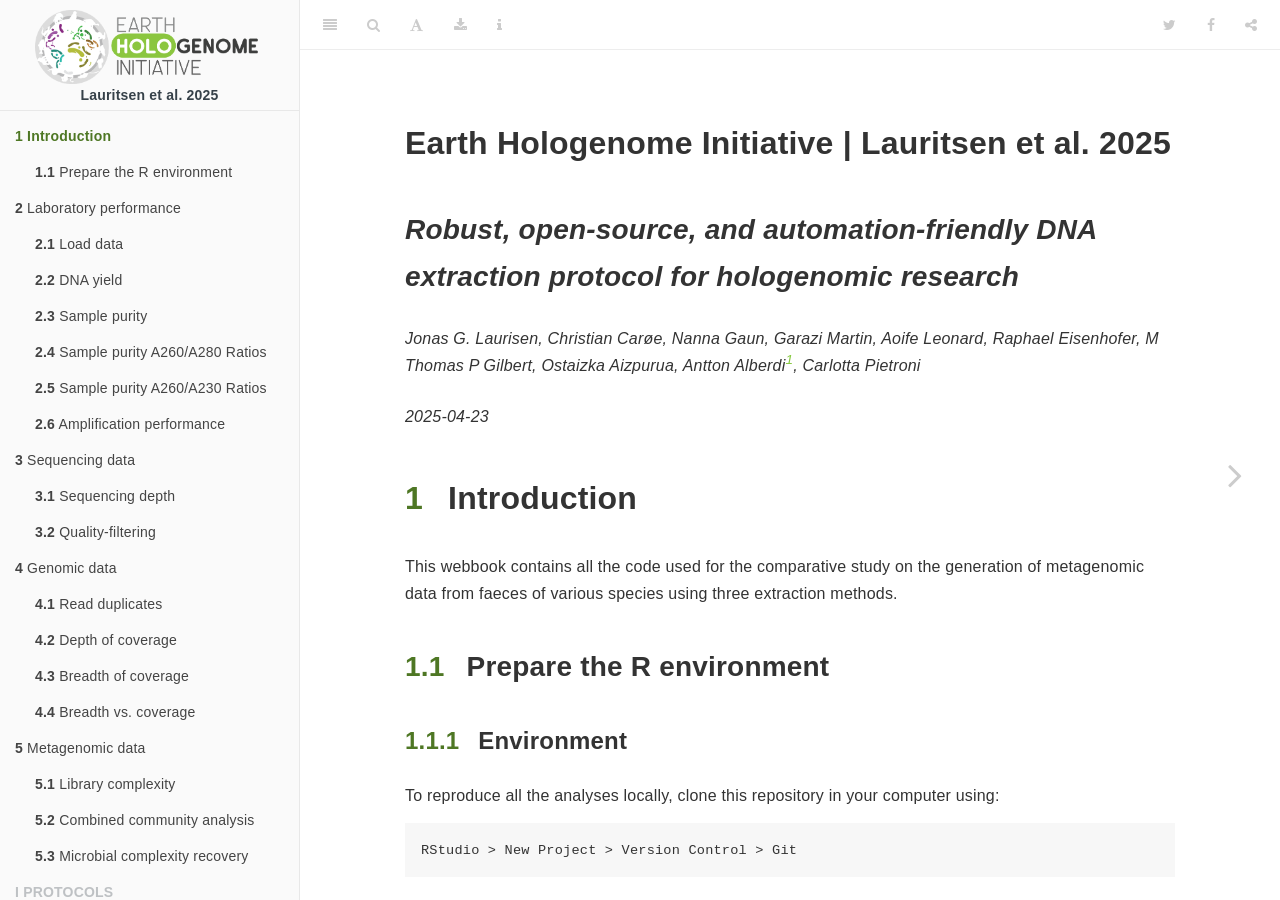
==== commit cde2e7ab: "Year update" ====
--- a/docs/index.html
+++ b/docs/index.html
@@ -4,18 +4,18 @@
 
   <meta charset="utf-8" />
   <meta http-equiv="X-UA-Compatible" content="IE=edge" />
-  <title>Earth Hologenome Initiative | Lauritsen et al. 2024</title>
+  <title>Earth Hologenome Initiative | Lauritsen et al. 2025</title>
   <meta name="description" content="&lt;p&gt;Data analysis code for the comparative study on the generation of metagenomic data from faeces of various species using three extraction methods.&lt;/p&gt;" />
   <meta name="generator" content="bookdown 0.41 and GitBook 2.6.7" />
 
-  <meta property="og:title" content="Earth Hologenome Initiative | Lauritsen et al. 2024" />
+  <meta property="og:title" content="Earth Hologenome Initiative | Lauritsen et al. 2025" />
   <meta property="og:type" content="book" />
   
   <meta property="og:description" content="&lt;p&gt;Data analysis code for the comparative study on the generation of metagenomic data from faeces of various species using three extraction methods.&lt;/p&gt;" />
   <meta name="github-repo" content="earthhologenome/EHI_extraction_test" />
 
   <meta name="twitter:card" content="summary" />
-  <meta name="twitter:title" content="Earth Hologenome Initiative | Lauritsen et al. 2024" />
+  <meta name="twitter:title" content="Earth Hologenome Initiative | Lauritsen et al. 2025" />
   
   <meta name="twitter:description" content="&lt;p&gt;Data analysis code for the comparative study on the generation of metagenomic data from faeces of various species using three extraction methods.&lt;/p&gt;" />
   
@@ -2019,7 +2019,7 @@
 
 <ul class="summary">
 <li class="toc-logo"><img src="ehi_logo.png" alt="Earth Hologenome Initiative"></li>
-<li align="center"><b>Lauritsen et al. 2024</b></li>
+<li align="center"><b>Lauritsen et al. 2025</b></li>
 
 <li class="divider"></li>
 <li class="chapter" data-level="1" data-path="index.html"><a href="index.html"><i class="fa fa-check"></i><b>1</b> Introduction</a>
@@ -2142,7 +2142,7 @@
       <div class="body-inner">
         <div class="book-header" role="navigation">
           <h1>
-            <i class="fa fa-circle-o-notch fa-spin"></i><a href="./">Earth Hologenome Initiative | Lauritsen et al. 2024</a>
+            <i class="fa fa-circle-o-notch fa-spin"></i><a href="./">Earth Hologenome Initiative | Lauritsen et al. 2025</a>
           </h1>
         </div>
 
@@ -2151,7 +2151,7 @@
 
             <section class="normal" id="section-">
 <div id="header">
-<h1 class="title">Earth Hologenome Initiative | Lauritsen et al. 2024</h1>
+<h1 class="title">Earth Hologenome Initiative | Lauritsen et al. 2025</h1>
 <h2 class="subtitle"><em>Robust, open-source, and automation-friendly DNA extraction protocol for hologenomic research</em></h2>
 <p class="author"><em>Jonas G. Laurisen, Christian Carøe, Nanna Gaun, Garazi Martin, Aoife Leonard, Raphael Eisenhofer, M Thomas P Gilbert, Ostaizka Aizpurua, Antton Alberdi<a href="#fn1" class="footnote-ref" id="fnref1"><sup>1</sup></a>, Carlotta Pietroni</em></p>
 <p class="date"><em>2025-04-23</em></p>
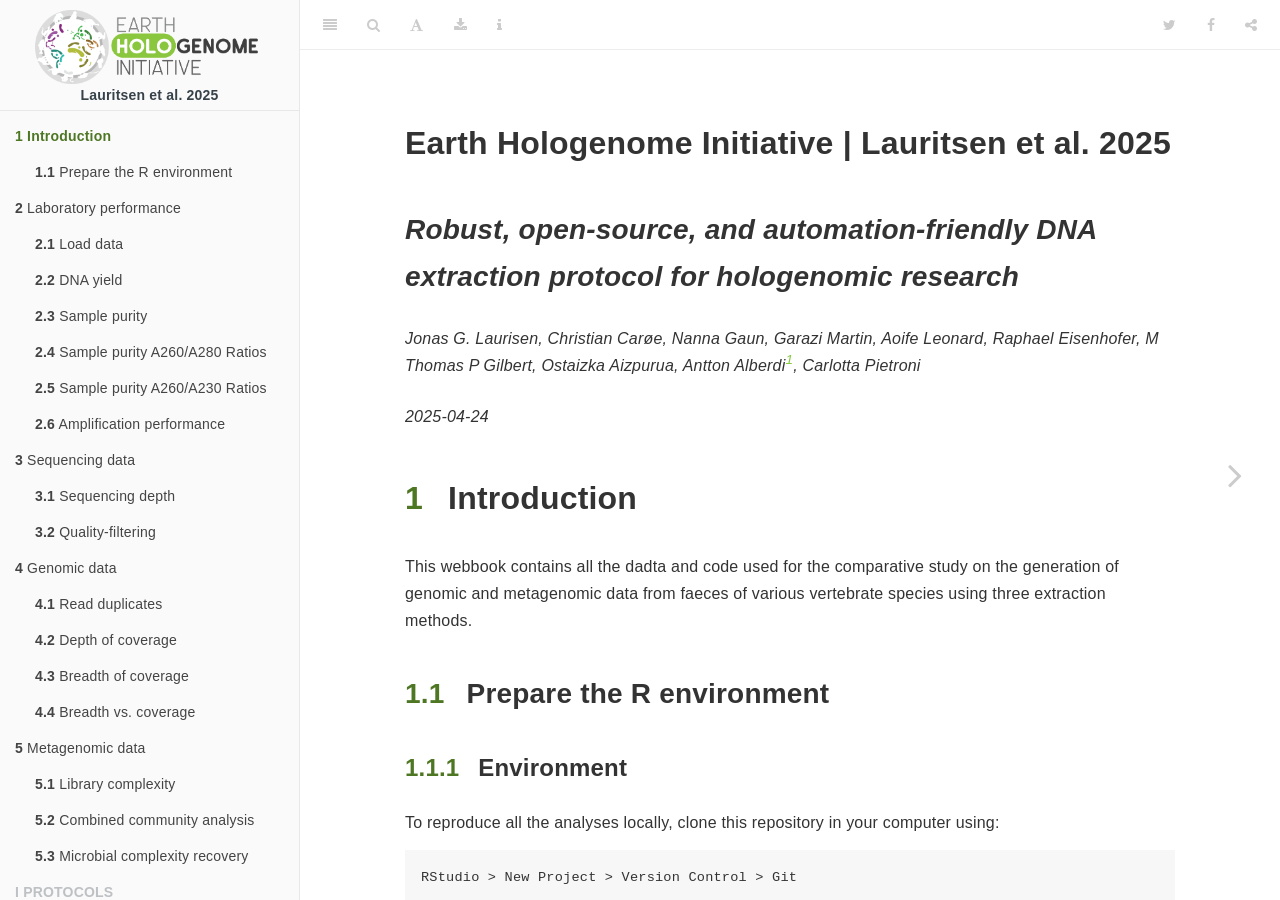
==== commit e0ebe99c: "Final render" ====
--- a/docs/index.html
+++ b/docs/index.html
@@ -23,7 +23,7 @@
 <meta name="author" content="Jonas G. Laurisen, Christian Carøe, Nanna Gaun, Garazi Martin, Aoife Leonard, Raphael Eisenhofer, M Thomas P Gilbert, Ostaizka Aizpurua, Antton Alberdi, Carlotta Pietroni" />
 
 
-<meta name="date" content="2025-04-23" />
+<meta name="date" content="2025-04-24" />
 
   <meta name="viewport" content="width=device-width, initial-scale=1" />
   <meta name="apple-mobile-web-app-capable" content="yes" />
@@ -2083,50 +2083,50 @@
 <li class="chapter" data-level="" data-path="sample-digestion.html"><a href="sample-digestion.html#tissue-samples"><i class="fa fa-check"></i>Tissue samples</a></li>
 </ul></li>
 </ul></li>
-<li class="chapter" data-level="7" data-path="Zymo-dna-extraction.html"><a href="Zymo-dna-extraction.html"><i class="fa fa-check"></i><b>7</b> ZYMO DNA extraction</a>
+<li class="chapter" data-level="7" data-path="ref-dna-extraction.html"><a href="ref-dna-extraction.html"><i class="fa fa-check"></i><b>7</b> REF DNA extraction</a>
 <ul>
-<li class="chapter" data-level="7.1" data-path="Zymo-dna-extraction.html"><a href="Zymo-dna-extraction.html#instruments-plasticware-and-reagents-1"><i class="fa fa-check"></i><b>7.1</b> Instruments, plasticware and reagents</a>
+<li class="chapter" data-level="7.1" data-path="ref-dna-extraction.html"><a href="ref-dna-extraction.html#instruments-plasticware-and-reagents-1"><i class="fa fa-check"></i><b>7.1</b> Instruments, plasticware and reagents</a>
 <ul>
-<li class="chapter" data-level="" data-path="Zymo-dna-extraction.html"><a href="Zymo-dna-extraction.html#instruments-1"><i class="fa fa-check"></i>Instruments</a></li>
-<li class="chapter" data-level="" data-path="Zymo-dna-extraction.html"><a href="Zymo-dna-extraction.html#plasticware-1"><i class="fa fa-check"></i>Plasticware</a></li>
-<li class="chapter" data-level="" data-path="Zymo-dna-extraction.html"><a href="Zymo-dna-extraction.html#stock-reagents"><i class="fa fa-check"></i>Stock reagents</a></li>
+<li class="chapter" data-level="" data-path="ref-dna-extraction.html"><a href="ref-dna-extraction.html#instruments-1"><i class="fa fa-check"></i>Instruments</a></li>
+<li class="chapter" data-level="" data-path="ref-dna-extraction.html"><a href="ref-dna-extraction.html#plasticware-1"><i class="fa fa-check"></i>Plasticware</a></li>
+<li class="chapter" data-level="" data-path="ref-dna-extraction.html"><a href="ref-dna-extraction.html#stock-reagents"><i class="fa fa-check"></i>Stock reagents</a></li>
 </ul></li>
-<li class="chapter" data-level="7.2" data-path="Zymo-dna-extraction.html"><a href="Zymo-dna-extraction.html#protocol-1"><i class="fa fa-check"></i><b>7.2</b> Protocol</a></li>
+<li class="chapter" data-level="7.2" data-path="ref-dna-extraction.html"><a href="ref-dna-extraction.html#protocol-1"><i class="fa fa-check"></i><b>7.2</b> Protocol</a></li>
 </ul></li>
-<li class="chapter" data-level="8" data-path="drex-dna-extraction.html"><a href="drex-dna-extraction.html"><i class="fa fa-check"></i><b>8</b> DREX DNA extraction</a>
+<li class="chapter" data-level="8" data-path="drex1-dna-extraction.html"><a href="drex1-dna-extraction.html"><i class="fa fa-check"></i><b>8</b> DREX1 DNA extraction</a>
 <ul>
-<li class="chapter" data-level="8.1" data-path="drex-dna-extraction.html"><a href="drex-dna-extraction.html#instruments-plasticware-and-reagents-2"><i class="fa fa-check"></i><b>8.1</b> Instruments, plasticware and reagents</a>
+<li class="chapter" data-level="8.1" data-path="drex1-dna-extraction.html"><a href="drex1-dna-extraction.html#instruments-plasticware-and-reagents-2"><i class="fa fa-check"></i><b>8.1</b> Instruments, plasticware and reagents</a>
 <ul>
-<li class="chapter" data-level="" data-path="drex-dna-extraction.html"><a href="drex-dna-extraction.html#instruments-2"><i class="fa fa-check"></i>Instruments</a></li>
-<li class="chapter" data-level="" data-path="drex-dna-extraction.html"><a href="drex-dna-extraction.html#plasticware-2"><i class="fa fa-check"></i>Plasticware</a></li>
-<li class="chapter" data-level="" data-path="drex-dna-extraction.html"><a href="drex-dna-extraction.html#stock-reagents-1"><i class="fa fa-check"></i>Stock reagents</a></li>
+<li class="chapter" data-level="" data-path="drex1-dna-extraction.html"><a href="drex1-dna-extraction.html#instruments-2"><i class="fa fa-check"></i>Instruments</a></li>
+<li class="chapter" data-level="" data-path="drex1-dna-extraction.html"><a href="drex1-dna-extraction.html#plasticware-2"><i class="fa fa-check"></i>Plasticware</a></li>
+<li class="chapter" data-level="" data-path="drex1-dna-extraction.html"><a href="drex1-dna-extraction.html#stock-reagents-1"><i class="fa fa-check"></i>Stock reagents</a></li>
 </ul></li>
-<li class="chapter" data-level="8.2" data-path="drex-dna-extraction.html"><a href="drex-dna-extraction.html#preparation-of-working-reagents"><i class="fa fa-check"></i><b>8.2</b> Preparation of working reagents</a>
+<li class="chapter" data-level="8.2" data-path="drex1-dna-extraction.html"><a href="drex1-dna-extraction.html#preparation-of-working-reagents"><i class="fa fa-check"></i><b>8.2</b> Preparation of working reagents</a>
 <ul>
-<li class="chapter" data-level="" data-path="drex-dna-extraction.html"><a href="drex-dna-extraction.html#citrate-buffer-0.1-m-ph-5.0"><i class="fa fa-check"></i>Citrate buffer (0.1 M, ph 5.0)</a></li>
-<li class="chapter" data-level="" data-path="drex-dna-extraction.html"><a href="drex-dna-extraction.html#buffer-b"><i class="fa fa-check"></i>Buffer B</a></li>
-<li class="chapter" data-level="" data-path="drex-dna-extraction.html"><a href="drex-dna-extraction.html#buffer-c---dna-fraction"><i class="fa fa-check"></i>Buffer C - DNA fraction</a></li>
-<li class="chapter" data-level="" data-path="drex-dna-extraction.html"><a href="drex-dna-extraction.html#ebt-buffer"><i class="fa fa-check"></i>EBT buffer</a></li>
-<li class="chapter" data-level="" data-path="drex-dna-extraction.html"><a href="drex-dna-extraction.html#silica-magnetic-beads-and-buffer-aliquots"><i class="fa fa-check"></i>Silica magnetic beads and buffer aliquots</a></li>
+<li class="chapter" data-level="" data-path="drex1-dna-extraction.html"><a href="drex1-dna-extraction.html#citrate-buffer-0.1-m-ph-5.0"><i class="fa fa-check"></i>Citrate buffer (0.1 M, ph 5.0)</a></li>
+<li class="chapter" data-level="" data-path="drex1-dna-extraction.html"><a href="drex1-dna-extraction.html#buffer-b"><i class="fa fa-check"></i>Buffer B</a></li>
+<li class="chapter" data-level="" data-path="drex1-dna-extraction.html"><a href="drex1-dna-extraction.html#buffer-c---dna-fraction"><i class="fa fa-check"></i>Buffer C - DNA fraction</a></li>
+<li class="chapter" data-level="" data-path="drex1-dna-extraction.html"><a href="drex1-dna-extraction.html#ebt-buffer"><i class="fa fa-check"></i>EBT buffer</a></li>
+<li class="chapter" data-level="" data-path="drex1-dna-extraction.html"><a href="drex1-dna-extraction.html#silica-magnetic-beads-and-buffer-aliquots"><i class="fa fa-check"></i>Silica magnetic beads and buffer aliquots</a></li>
 </ul></li>
-<li class="chapter" data-level="8.3" data-path="drex-dna-extraction.html"><a href="drex-dna-extraction.html#protocol-2"><i class="fa fa-check"></i><b>8.3</b> Protocol</a></li>
+<li class="chapter" data-level="8.3" data-path="drex1-dna-extraction.html"><a href="drex1-dna-extraction.html#protocol-2"><i class="fa fa-check"></i><b>8.3</b> Protocol</a></li>
 </ul></li>
-<li class="chapter" data-level="9" data-path="ehex-dna-extraction.html"><a href="ehex-dna-extraction.html"><i class="fa fa-check"></i><b>9</b> EHEX DNA extraction</a>
+<li class="chapter" data-level="9" data-path="drex2-dna-extraction.html"><a href="drex2-dna-extraction.html"><i class="fa fa-check"></i><b>9</b> DREX2 DNA extraction</a>
 <ul>
-<li class="chapter" data-level="9.1" data-path="ehex-dna-extraction.html"><a href="ehex-dna-extraction.html#instruments-plasticware-and-reagents-3"><i class="fa fa-check"></i><b>9.1</b> Instruments, plasticware and reagents</a>
+<li class="chapter" data-level="9.1" data-path="drex2-dna-extraction.html"><a href="drex2-dna-extraction.html#instruments-plasticware-and-reagents-3"><i class="fa fa-check"></i><b>9.1</b> Instruments, plasticware and reagents</a>
 <ul>
-<li class="chapter" data-level="" data-path="ehex-dna-extraction.html"><a href="ehex-dna-extraction.html#instruments-3"><i class="fa fa-check"></i>Instruments</a></li>
-<li class="chapter" data-level="" data-path="ehex-dna-extraction.html"><a href="ehex-dna-extraction.html#plasticware-3"><i class="fa fa-check"></i>Plasticware</a></li>
-<li class="chapter" data-level="" data-path="ehex-dna-extraction.html"><a href="ehex-dna-extraction.html#stock-reagents-2"><i class="fa fa-check"></i>Stock reagents</a></li>
+<li class="chapter" data-level="" data-path="drex2-dna-extraction.html"><a href="drex2-dna-extraction.html#instruments-3"><i class="fa fa-check"></i>Instruments</a></li>
+<li class="chapter" data-level="" data-path="drex2-dna-extraction.html"><a href="drex2-dna-extraction.html#plasticware-3"><i class="fa fa-check"></i>Plasticware</a></li>
+<li class="chapter" data-level="" data-path="drex2-dna-extraction.html"><a href="drex2-dna-extraction.html#stock-reagents-2"><i class="fa fa-check"></i>Stock reagents</a></li>
 </ul></li>
-<li class="chapter" data-level="9.2" data-path="ehex-dna-extraction.html"><a href="ehex-dna-extraction.html#preparation-of-working-reagents-1"><i class="fa fa-check"></i><b>9.2</b> Preparation of working reagents</a>
+<li class="chapter" data-level="9.2" data-path="drex2-dna-extraction.html"><a href="drex2-dna-extraction.html#preparation-of-working-reagents-1"><i class="fa fa-check"></i><b>9.2</b> Preparation of working reagents</a>
 <ul>
-<li class="chapter" data-level="" data-path="ehex-dna-extraction.html"><a href="ehex-dna-extraction.html#citrate-buffer-0.1-m-ph-5.0-1"><i class="fa fa-check"></i>Citrate buffer (0.1 M, ph 5.0)</a></li>
-<li class="chapter" data-level="" data-path="ehex-dna-extraction.html"><a href="ehex-dna-extraction.html#buffer-c---dna-fraction-1"><i class="fa fa-check"></i>Buffer C - DNA fraction</a></li>
-<li class="chapter" data-level="" data-path="ehex-dna-extraction.html"><a href="ehex-dna-extraction.html#ebt-buffer-1"><i class="fa fa-check"></i>EBT buffer</a></li>
-<li class="chapter" data-level="" data-path="ehex-dna-extraction.html"><a href="ehex-dna-extraction.html#silica-magnetic-beads-and-buffer-aliquots-1"><i class="fa fa-check"></i>Silica magnetic beads and buffer aliquots</a></li>
+<li class="chapter" data-level="" data-path="drex2-dna-extraction.html"><a href="drex2-dna-extraction.html#citrate-buffer-0.1-m-ph-5.0-1"><i class="fa fa-check"></i>Citrate buffer (0.1 M, ph 5.0)</a></li>
+<li class="chapter" data-level="" data-path="drex2-dna-extraction.html"><a href="drex2-dna-extraction.html#buffer-c---dna-fraction-1"><i class="fa fa-check"></i>Buffer C - DNA fraction</a></li>
+<li class="chapter" data-level="" data-path="drex2-dna-extraction.html"><a href="drex2-dna-extraction.html#ebt-buffer-1"><i class="fa fa-check"></i>EBT buffer</a></li>
+<li class="chapter" data-level="" data-path="drex2-dna-extraction.html"><a href="drex2-dna-extraction.html#silica-magnetic-beads-and-buffer-aliquots-1"><i class="fa fa-check"></i>Silica magnetic beads and buffer aliquots</a></li>
 </ul></li>
-<li class="chapter" data-level="9.3" data-path="ehex-dna-extraction.html"><a href="ehex-dna-extraction.html#protocol-3"><i class="fa fa-check"></i><b>9.3</b> Protocol</a></li>
+<li class="chapter" data-level="9.3" data-path="drex2-dna-extraction.html"><a href="drex2-dna-extraction.html#protocol-3"><i class="fa fa-check"></i><b>9.3</b> Protocol</a></li>
 </ul></li>
 <li class="divider"></li>
 <li><a href="https://www.earthhologenome.org" target="blank"><b>Earth Hologenome Initiative</b></a></li>
@@ -2154,11 +2154,11 @@
 <h1 class="title">Earth Hologenome Initiative | Lauritsen et al. 2025</h1>
 <h2 class="subtitle"><em>Robust, open-source, and automation-friendly DNA extraction protocol for hologenomic research</em></h2>
 <p class="author"><em>Jonas G. Laurisen, Christian Carøe, Nanna Gaun, Garazi Martin, Aoife Leonard, Raphael Eisenhofer, M Thomas P Gilbert, Ostaizka Aizpurua, Antton Alberdi<a href="#fn1" class="footnote-ref" id="fnref1"><sup>1</sup></a>, Carlotta Pietroni</em></p>
-<p class="date"><em>2025-04-23</em></p>
+<p class="date"><em>2025-04-24</em></p>
 </div>
 <div id="introduction" class="section level1 hasAnchor" number="1">
 <h1><span class="header-section-number">1</span> Introduction<a href="index.html#introduction" class="anchor-section" aria-label="Anchor link to header"></a></h1>
-<p>This webbook contains all the code used for the comparative study on the generation of metagenomic data from faeces of various species using three extraction methods.</p>
+<p>This webbook contains all the dadta and code used for the comparative study on the generation of genomic and metagenomic data from faeces of various vertebrate species using three extraction methods.</p>
 <div id="prepare-the-r-environment" class="section level2 hasAnchor" number="1.1">
 <h2><span class="header-section-number">1.1</span> Prepare the R environment<a href="index.html#prepare-the-r-environment" class="anchor-section" aria-label="Anchor link to header"></a></h2>
 <div id="environment" class="section level3 hasAnchor" number="1.1.1">
